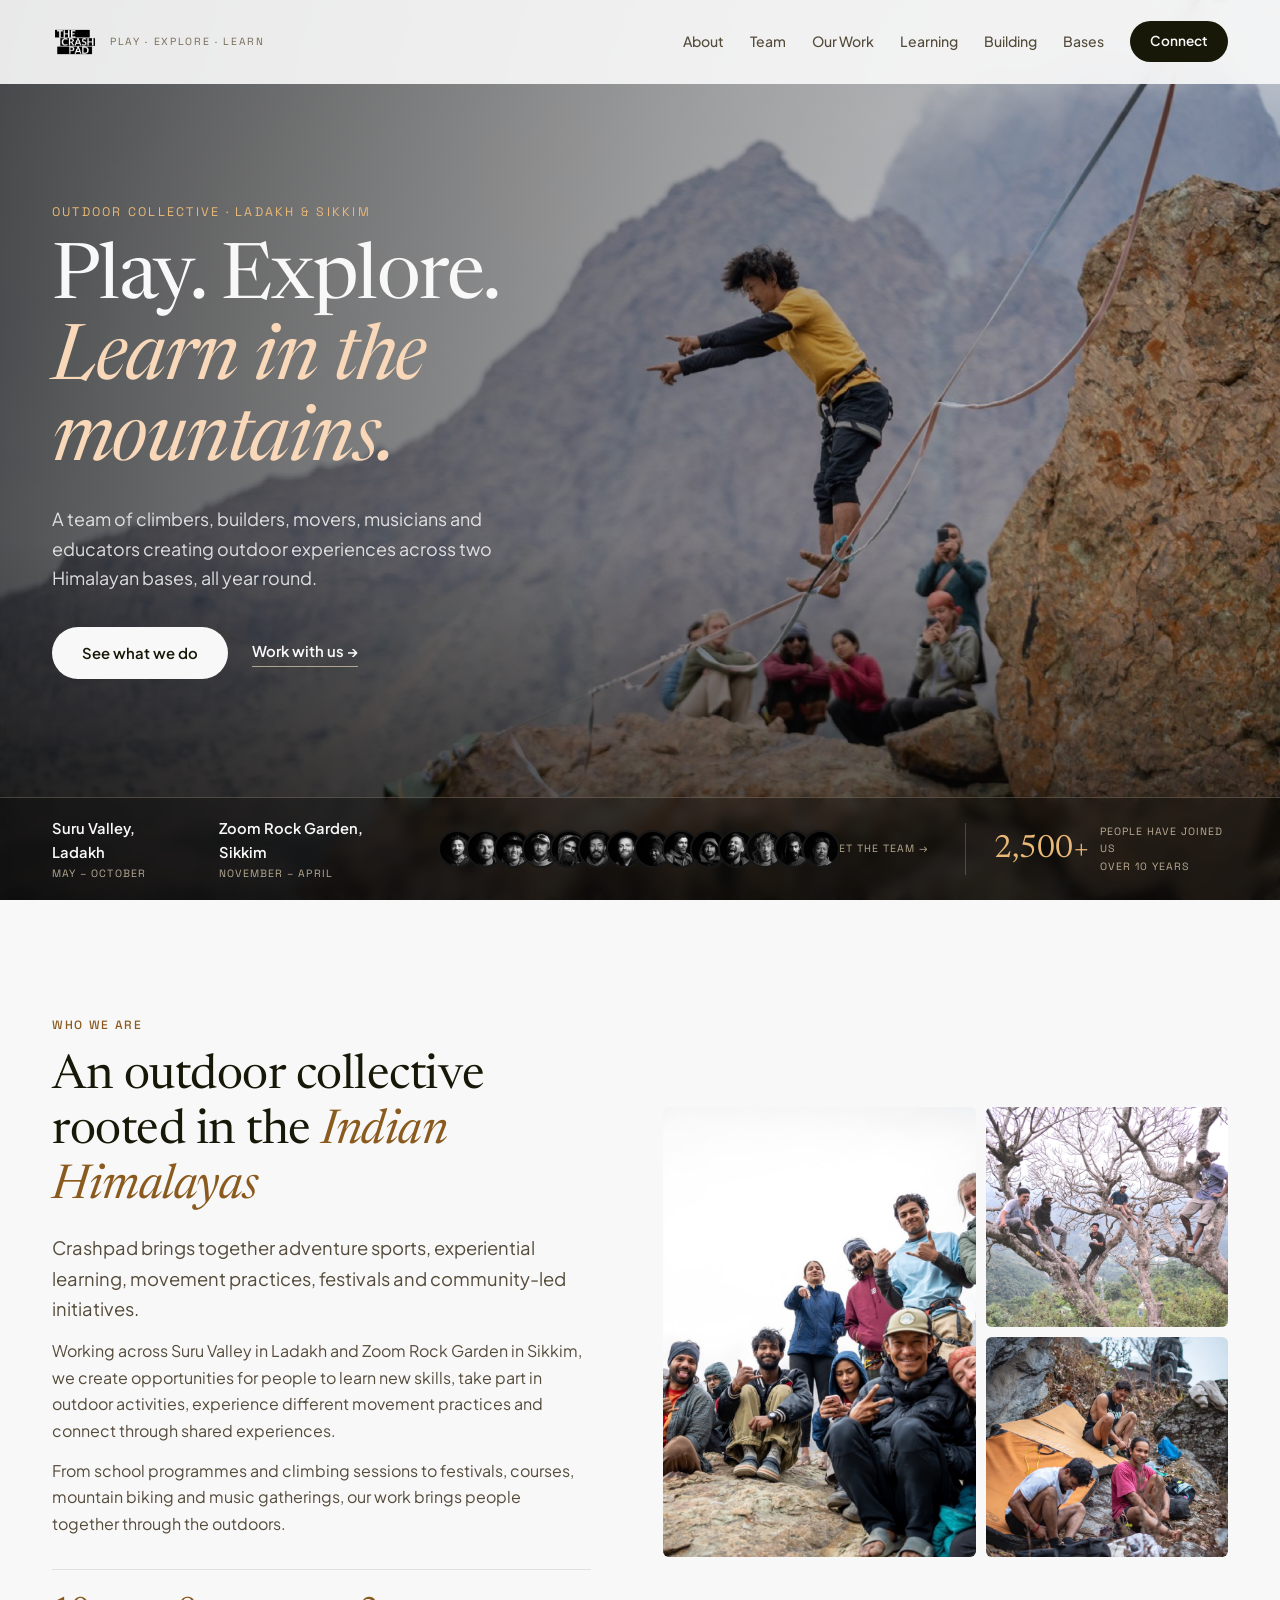
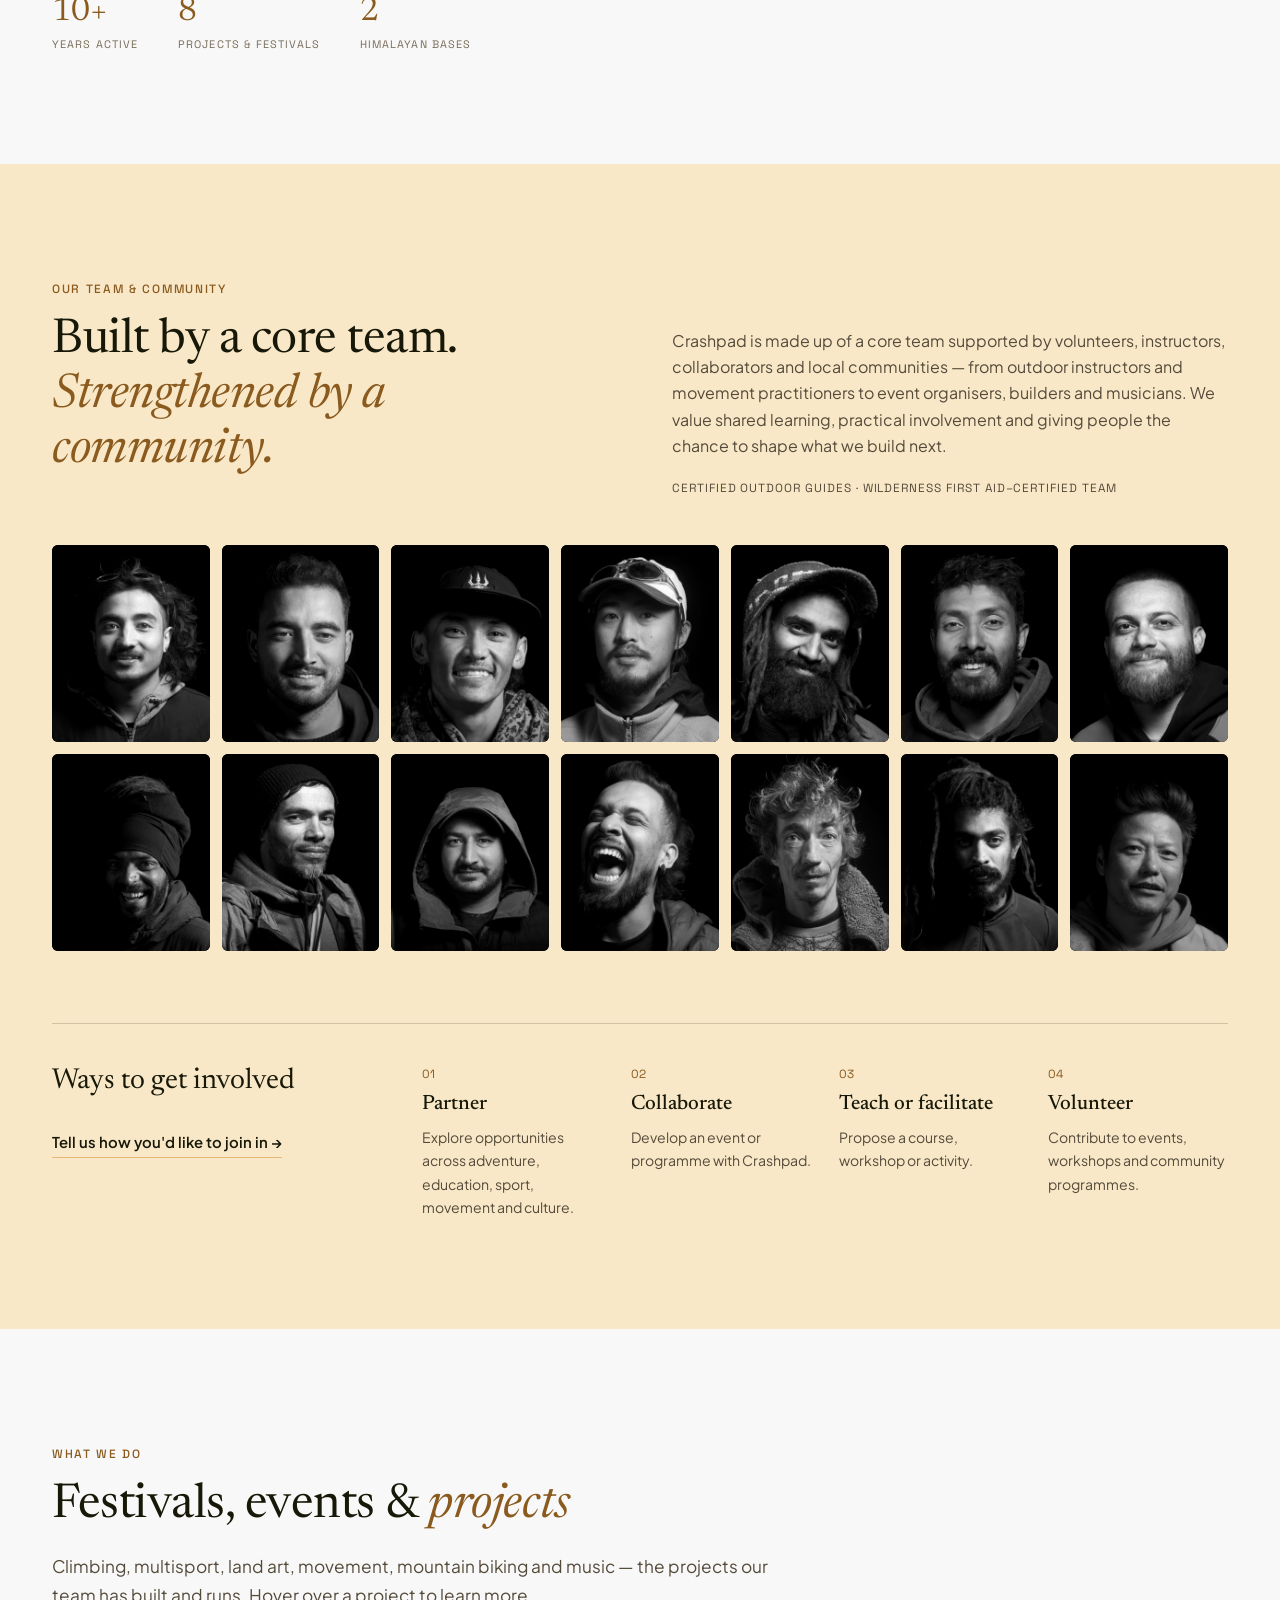
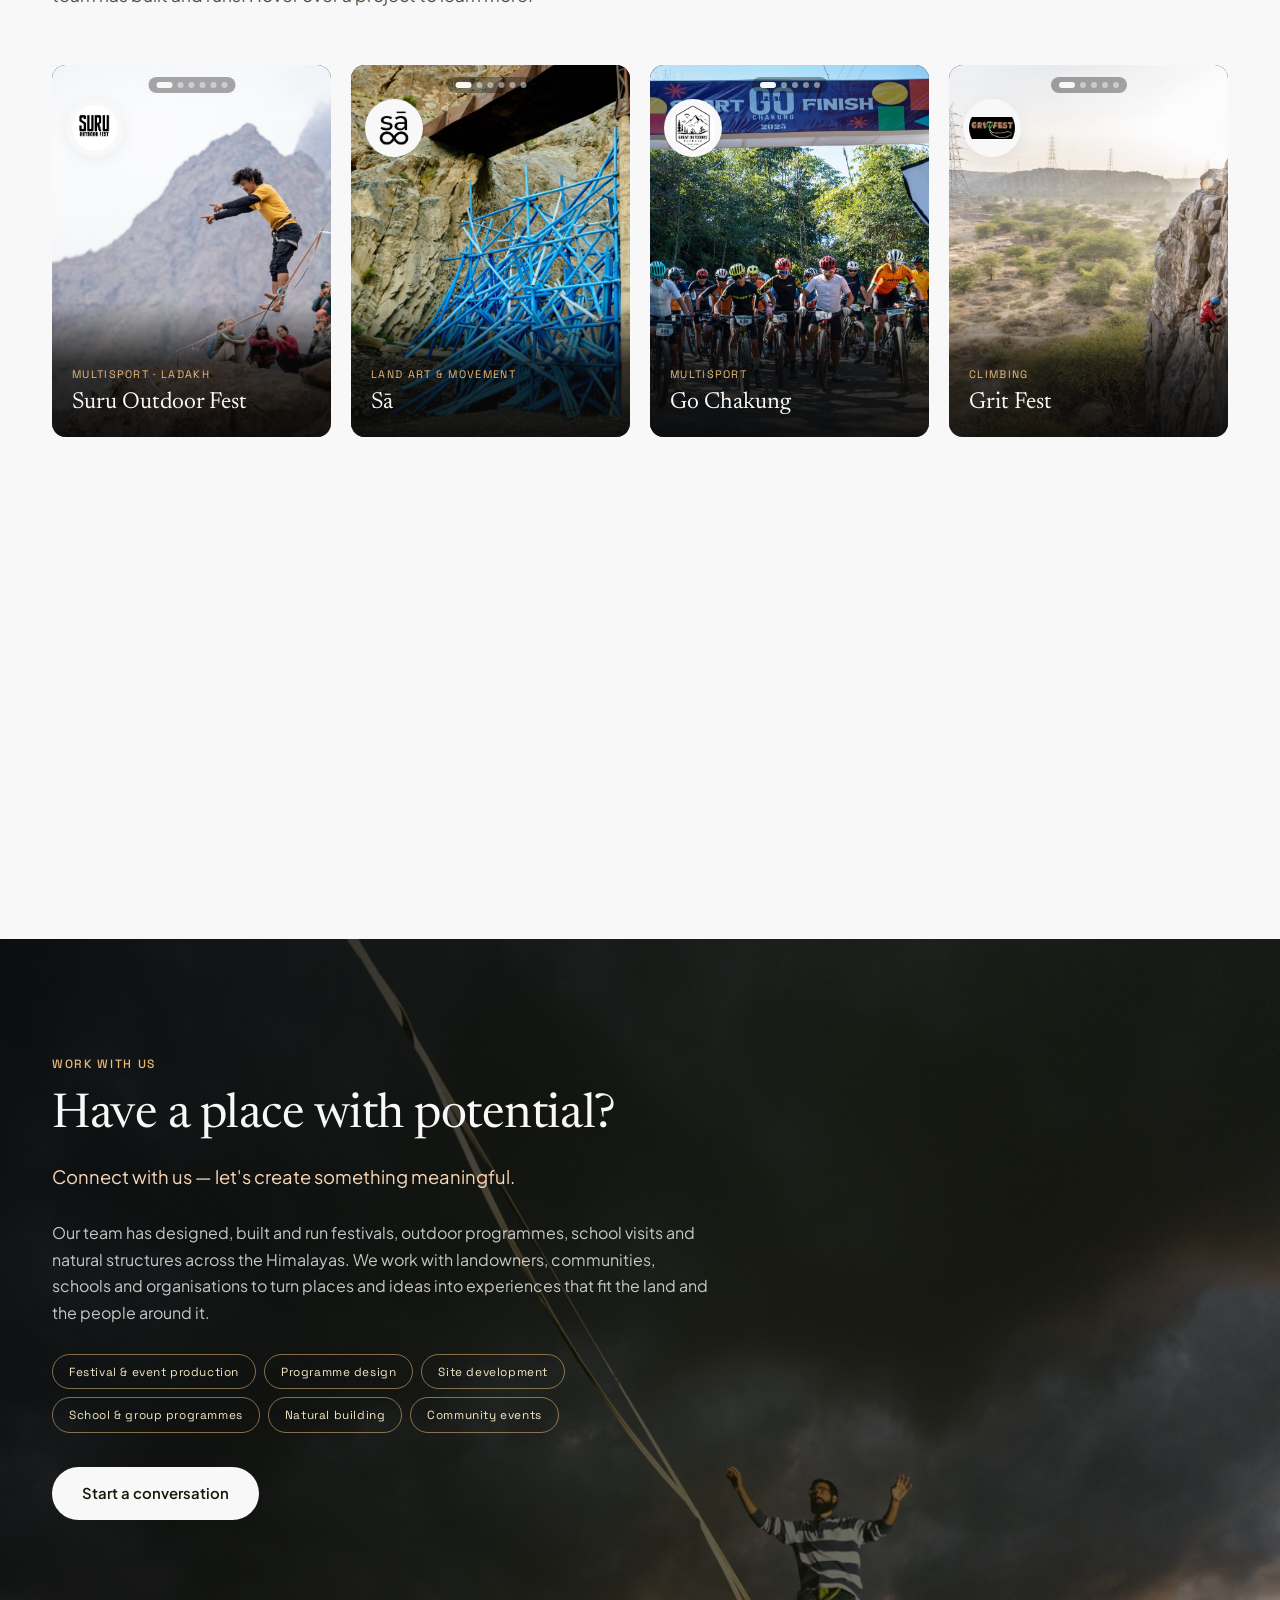
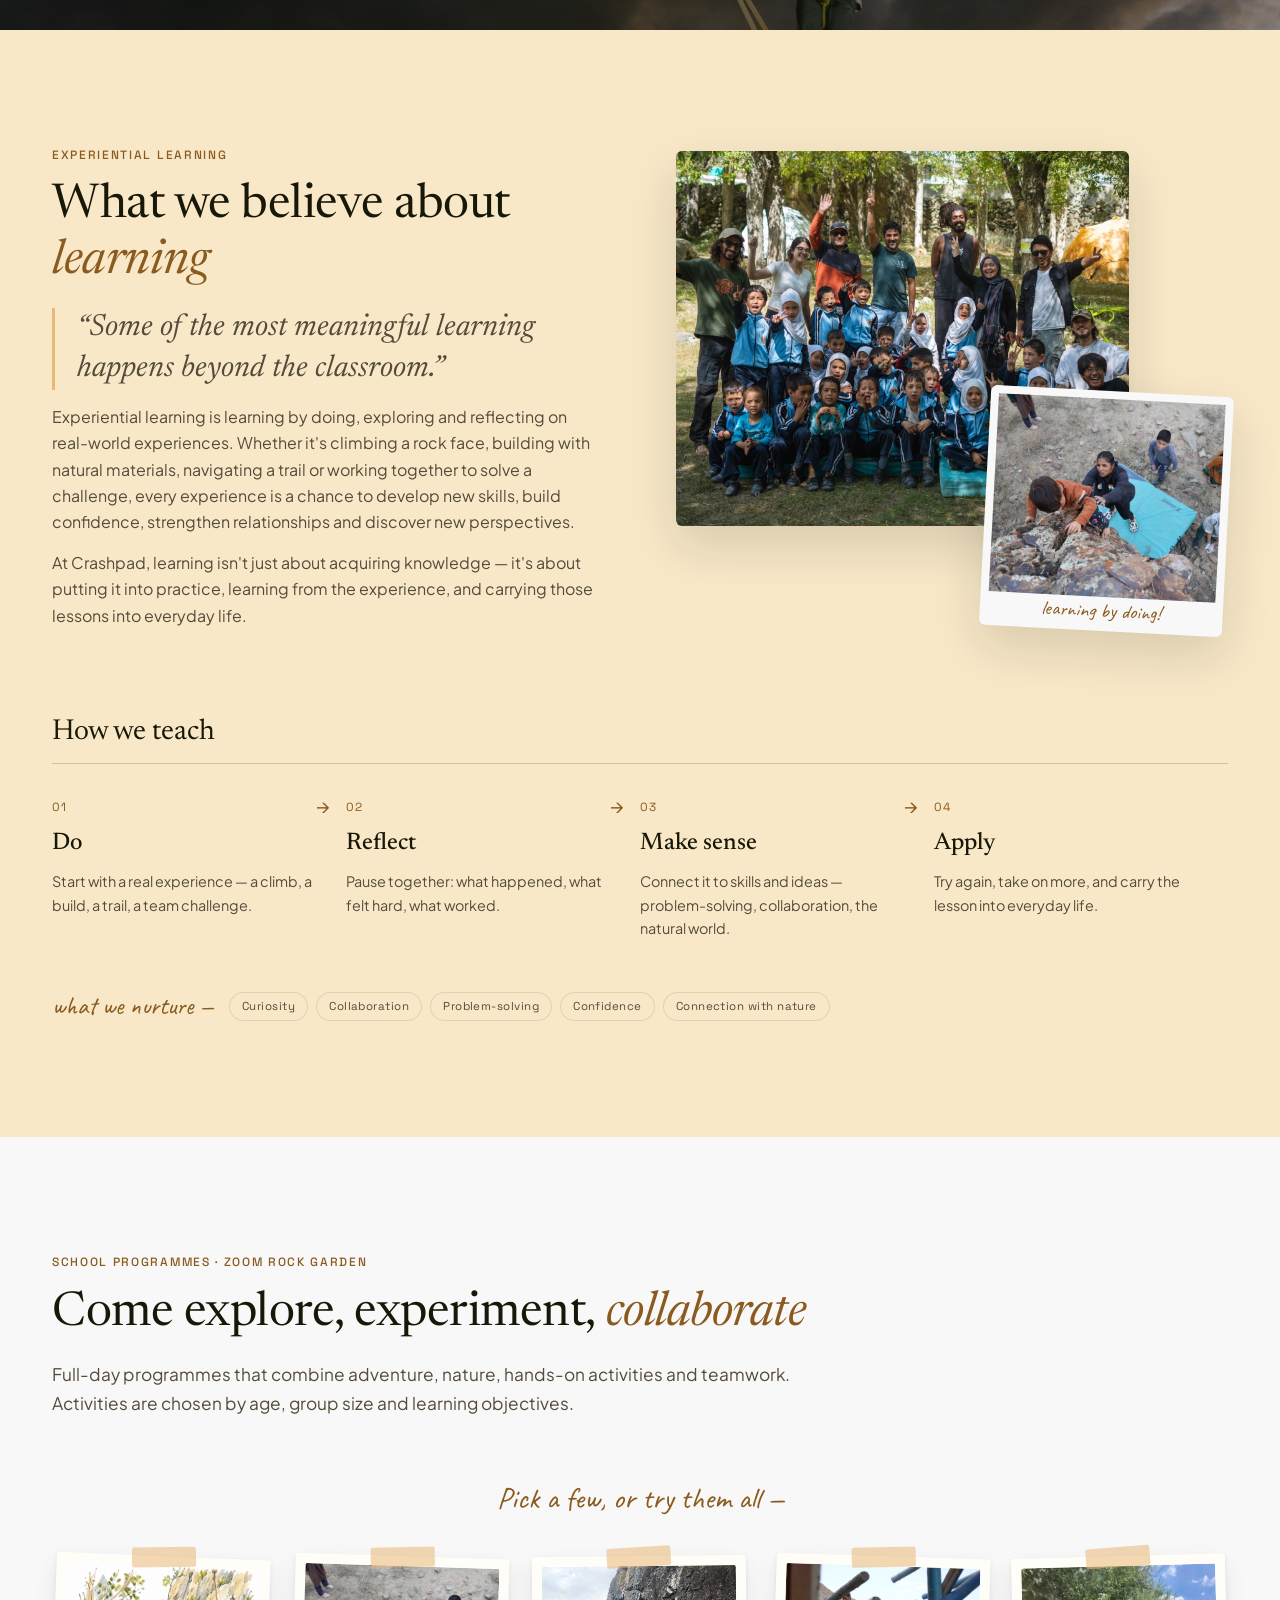
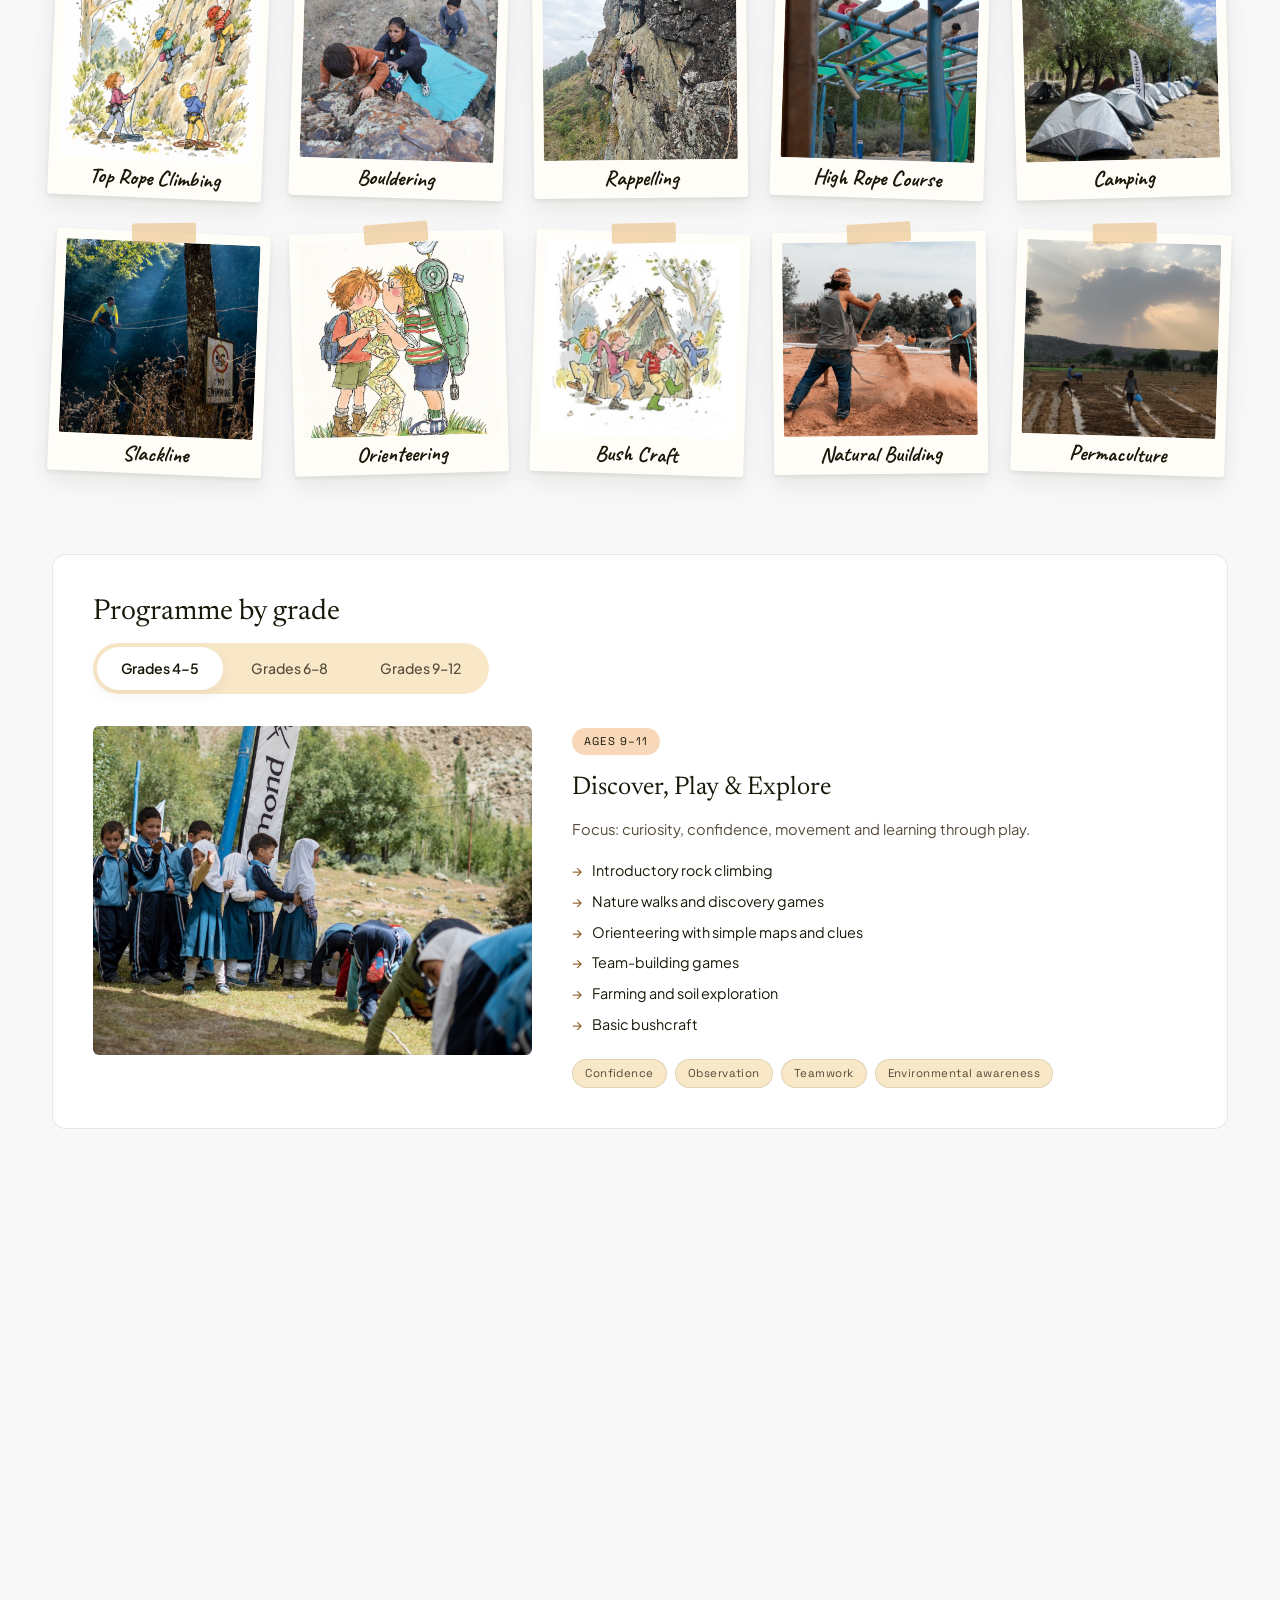
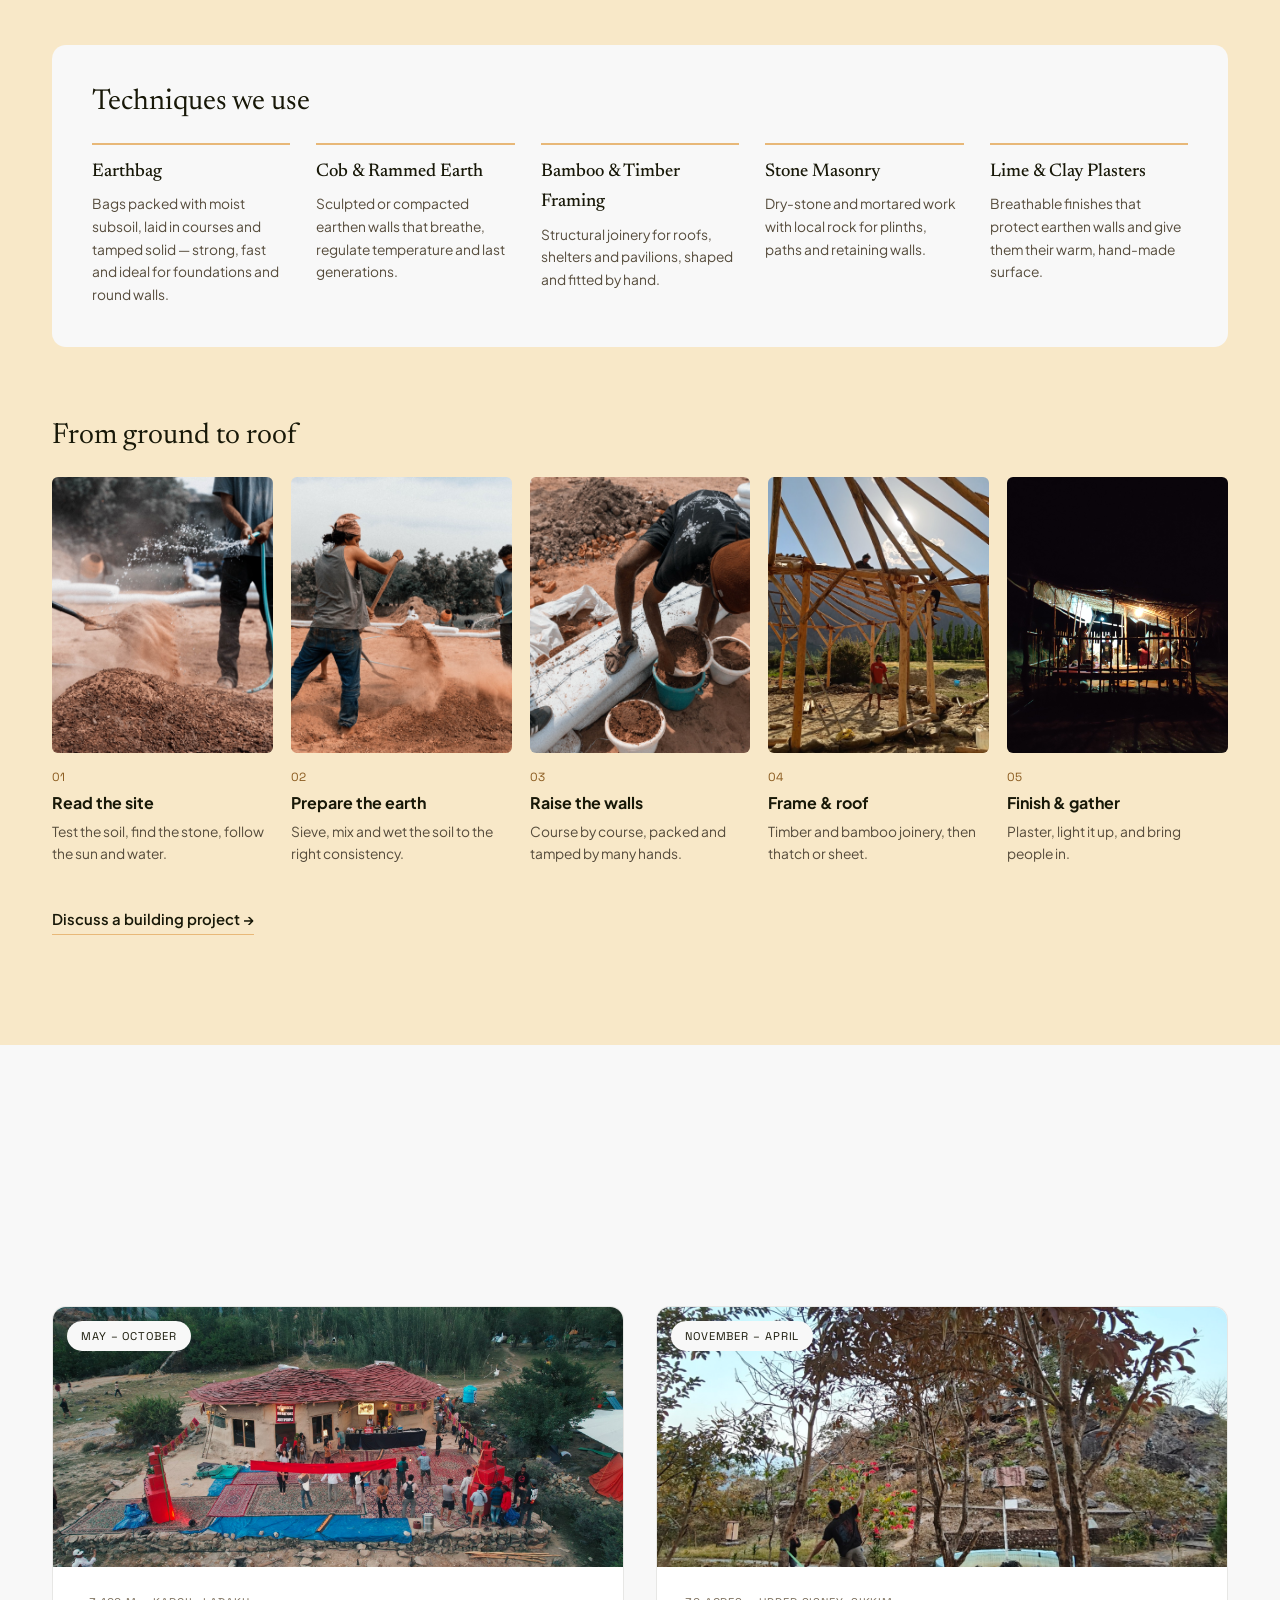
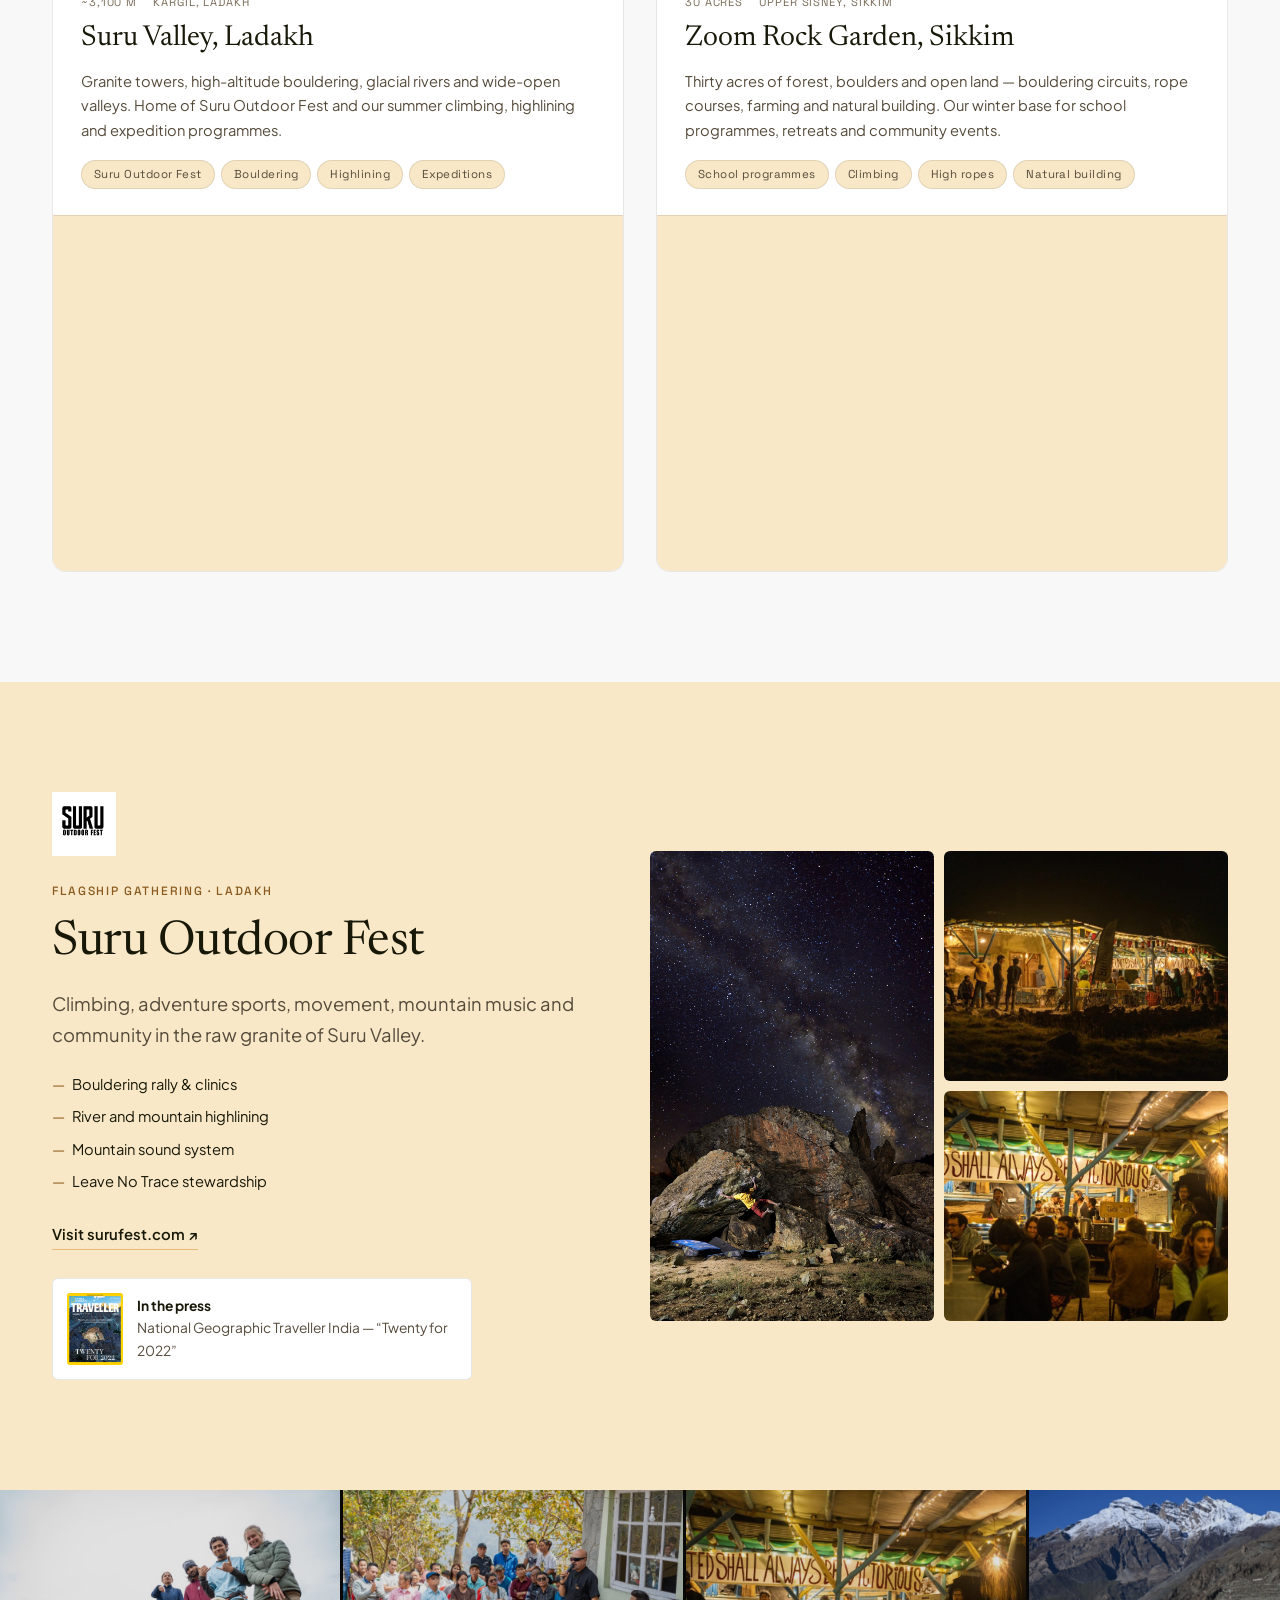
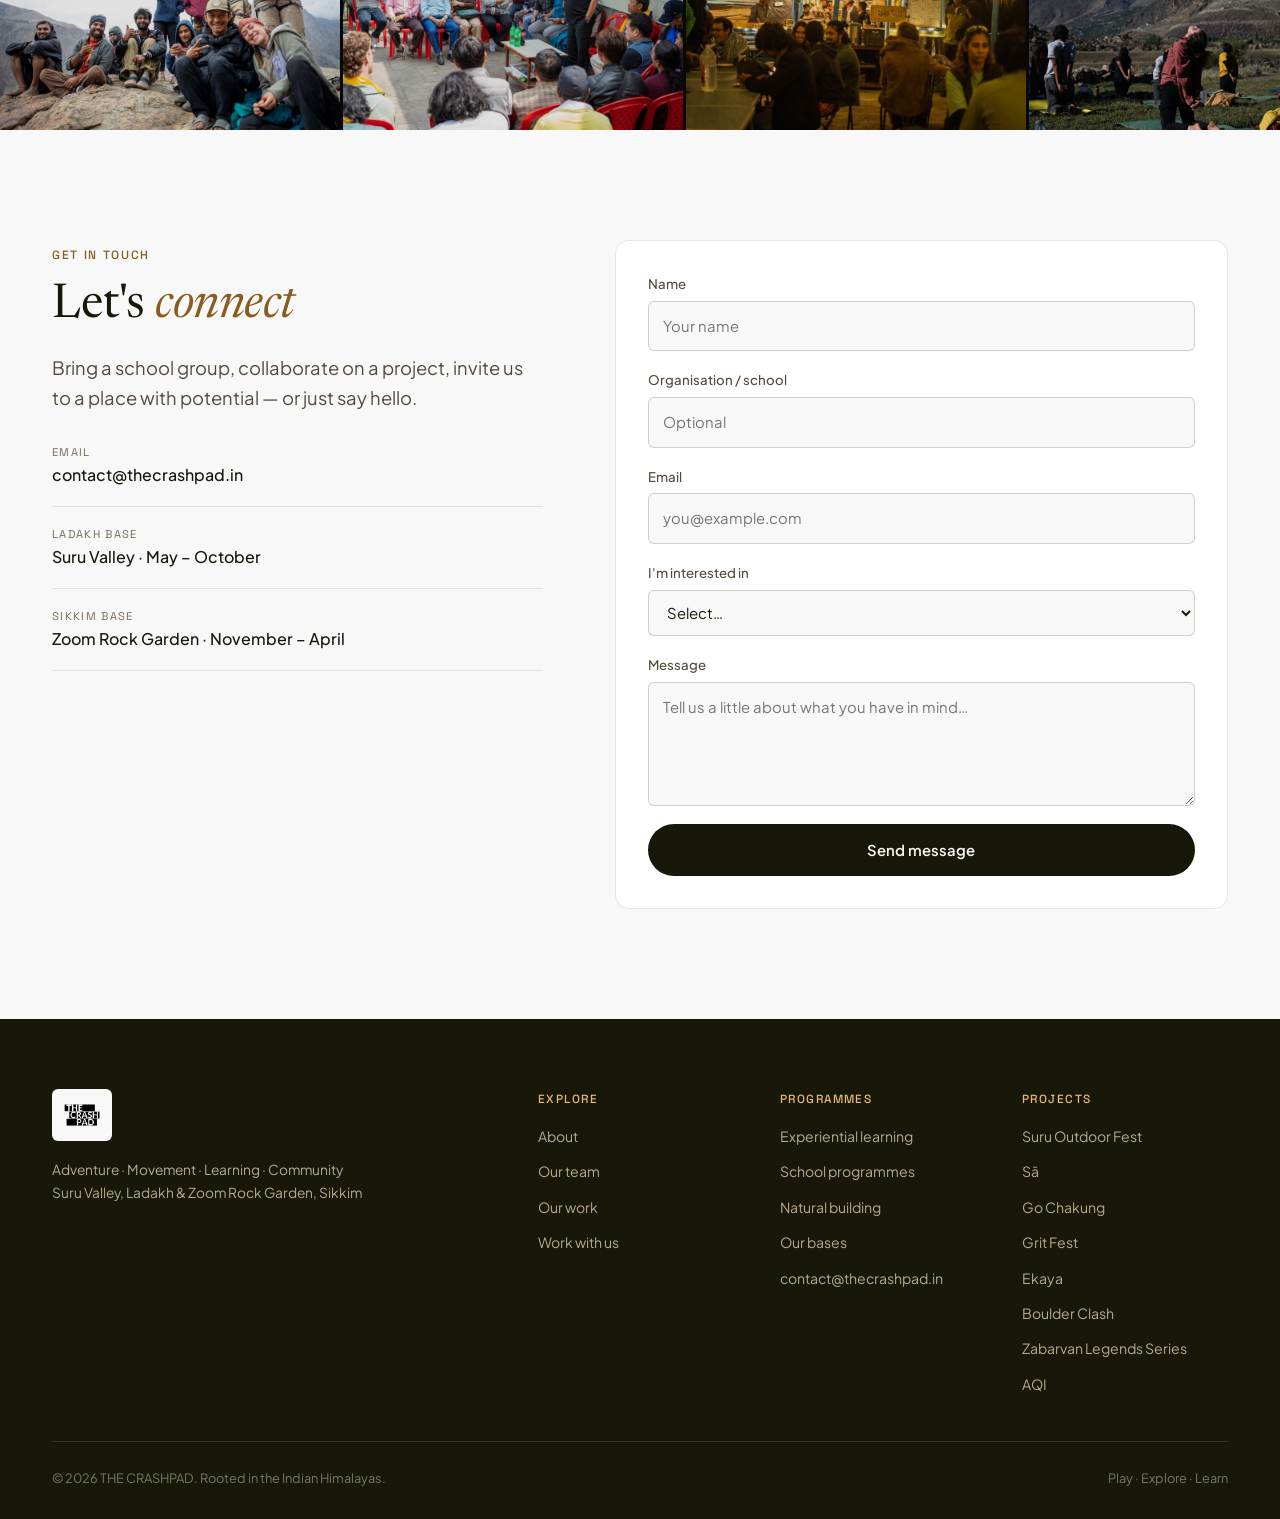
==== index.html @ d8defee2 "Crashpad website: Savanna Earth redesign with project carousels, team, experiential learning and map" ====
<!DOCTYPE html>
<html lang="en">
<head>
  <meta charset="UTF-8">
  <meta name="viewport" content="width=device-width, initial-scale=1.0">
  <title>THE CRASHPAD — Adventure · Movement · Learning · Community</title>
  <meta name="description" content="An outdoor collective bringing together adventure sports, experiential learning, movement, festivals and community across Suru Valley, Ladakh and Zoom Rock Garden, Sikkim.">
  <meta property="og:type" content="website">
  <meta property="og:title" content="THE CRASHPAD — Play. Explore. Learn.">
  <meta property="og:description" content="Adventure · Movement · Learning · Community across Suru Valley, Ladakh and Zoom Rock Garden, Sikkim.">
  <meta property="og:image" content="assets/img/Suru_images/gallery-07.jpg">
  <meta name="theme-color" content="#F8F8F8">
  <link rel="icon" type="image/png" href="assets/img/Logo_images/crashpadlogo.png">
  <link rel="stylesheet" href="assets/css/style.css?v=8">
</head>
<body>

  <div class="page-loader" id="page-loader"><img src="assets/img/Logo_images/crashpadlogo.png" alt="The Crashpad"></div>

  <!-- HEADER -->
  <header class="site-header" id="main-header">
    <div class="container header-container">
      <a href="#home" class="site-brand" aria-label="The Crashpad — home">
        <img src="assets/img/Logo_images/crashpadlogo.png" alt="The Crashpad" width="92" height="46">
        <span class="brand-sub">Play · Explore · Learn</span>
      </a>
      <nav class="main-nav" aria-label="Primary">
        <a href="#about" class="nav-link">About</a>
        <a href="#team" class="nav-link">Team</a>
        <a href="#projects" class="nav-link">Our Work</a>
        <a href="#learning" class="nav-link">Learning</a>
        <a href="#natural-building" class="nav-link">Building</a>
        <a href="#locations" class="nav-link">Bases</a>
        <a href="#contact" class="nav-cta">Connect</a>
      </nav>
      <button type="button" class="mobile-nav-toggle" id="mobile-toggle" aria-label="Open menu" aria-controls="mobile-drawer" aria-expanded="false">
        <span></span><span></span><span></span>
      </button>
    </div>
  </header>

  <div class="drawer-overlay" id="drawer-overlay"></div>
  <aside class="mobile-drawer" id="mobile-drawer" aria-label="Menu" inert>
    <div>
      <div class="drawer-header">
        <img src="assets/img/Logo_images/crashpadlogo.png" alt="The Crashpad" loading="lazy">
        <button type="button" class="drawer-close" id="drawer-close-btn" aria-label="Close menu">&times;</button>
      </div>
      <nav class="drawer-links">
        <a href="#home" class="mobile-link">Home</a>
        <a href="#about" class="mobile-link">About</a>
        <a href="#team" class="mobile-link">Team</a>
        <a href="#projects" class="mobile-link">Our Work</a>
        <a href="#learning" class="mobile-link">Experiential Learning</a>
        <a href="#natural-building" class="mobile-link">Natural Building</a>
        <a href="#locations" class="mobile-link">Bases</a>
        <a href="#contact" class="mobile-link">Connect</a>
      </nav>
    </div>
    <p class="drawer-footer">Suru Valley, Ladakh · May–Oct<br>Zoom Rock Garden, Sikkim · Nov–Apr</p>
  </aside>

  <main>
  <!-- HERO -->
  <section class="hero-section" id="home">
    <div class="hero-media"><img src="assets/img/Suru_images/gallery-07.jpg" alt="Highlining above friends in Suru Valley, Ladakh" fetchpriority="high"></div>
    <div class="container hero-content">
      <div class="hero-text">
        <span class="hero-eyebrow">Outdoor collective · Ladakh &amp; Sikkim</span>
        <h1>Play. Explore.<br><em>Learn in the mountains.</em></h1>
        <p class="hero-desc">A team of climbers, builders, movers, musicians and educators creating outdoor experiences across two Himalayan bases, all year round.</p>
        <div class="hero-cta-row">
          <a href="#projects" class="btn btn-light">See what we do</a>
          <a href="#contact" class="text-link on-dark">Work with us &rarr;</a>
        </div>
      </div>
    </div>
    <div class="hero-bottom">
      <div class="container hero-bottom-inner">
        <div class="hero-base"><strong>Suru Valley, Ladakh</strong><span>May – October</span></div>
        <div class="hero-base"><strong>Zoom Rock Garden, Sikkim</strong><span>November – April</span></div>
        <a href="#team" class="hero-team" aria-label="Meet the team">
          <span class="hero-team-faces"><img src="assets/img/TeamProfile_images/face/img-23-image-7c398e00d2.jpg" alt=""><img src="assets/img/TeamProfile_images/face/dsc-7370.jpg" alt=""><img src="assets/img/TeamProfile_images/face/img-29-image-72cb132ef6.jpg" alt=""><img src="assets/img/TeamProfile_images/face/dsc-7381.jpg" alt=""><img src="assets/img/TeamProfile_images/face/img-24-image-2dadea61bb.jpg" alt=""><img src="assets/img/TeamProfile_images/face/dsc-7387.jpg" alt=""><img src="assets/img/TeamProfile_images/face/img-25-image-crop-0dda9.jpg" alt=""><img src="assets/img/TeamProfile_images/face/dsc-7521.jpg" alt=""><img src="assets/img/TeamProfile_images/face/img-26-image-crop-c9ae7.jpg" alt=""><img src="assets/img/TeamProfile_images/face/dsc-7857.jpg" alt=""><img src="assets/img/TeamProfile_images/face/img-27-image-crop-ba6c9.jpg" alt=""><img src="assets/img/TeamProfile_images/face/dsc-8282.jpg" alt=""><img src="assets/img/TeamProfile_images/face/img-28-image-84ffba8e6e.jpg" alt=""><img src="assets/img/TeamProfile_images/face/img-30-image-crop-dc4eb.jpg" alt=""></span>
          <span class="hero-team-label">Meet the team &rarr;</span>
        </a>
        <!-- Participant counter: replace with verified totals (Suru Outdoor Fest + Zoom, last 10 years) -->
        <div class="hero-counter">
          <span class="counter-num">2,500+</span>
          <span class="counter-label">people have joined us<br>over 10 years</span>
        </div>
      </div>
    </div>
  </section>

  <!-- ABOUT -->
  <section id="about">
    <div class="container about-layout">
      <div class="about-text reveal">
        <span class="eyebrow">Who we are</span>
        <h2>An outdoor collective rooted in the <em>Indian Himalayas</em></h2>
        <p class="lead">Crashpad brings together adventure sports, experiential learning, movement practices, festivals and community-led initiatives.</p>
        <p>Working across Suru Valley in Ladakh and Zoom Rock Garden in Sikkim, we create opportunities for people to learn new skills, take part in outdoor activities, experience different movement practices and connect through shared experiences.</p>
        <p>From school programmes and climbing sessions to festivals, courses, mountain biking and music gatherings, our work brings people together through the outdoors.</p>
        <div class="about-values">
          <div><span class="value-num">10+</span><span class="value-label">Years active</span></div>
          <div><span class="value-num">8</span><span class="value-label">Projects &amp; festivals</span></div>
          <div><span class="value-num">2</span><span class="value-label">Himalayan bases</span></div>
        </div>
      </div>
      <div class="about-mosaic reveal">
        <figure><img src="assets/img/Suru_images/surufest.jpg" alt="Friends on the rocks at Suru" loading="lazy" data-zoom></figure>
        <figure><img src="assets/img/community/img-1022.jpg" alt="Climbing a tree together" loading="lazy" data-zoom></figure>
        <figure><img src="assets/img/BoulderClash_images/dsc08351-1-ukfsfkhj.jpg" alt="Climbers resting on crash pads" loading="lazy" data-zoom></figure>
      </div>
    </div>
  </section>

  <!-- TEAM -->
  <section class="section-cream" id="team">
    <div class="container">
      <div class="team-header reveal">
        <div>
          <span class="eyebrow">Our team &amp; community</span>
          <h2>Built by a core team. <em>Strengthened by a community.</em></h2>
        </div>
        <div>
          <p>Crashpad is made up of a core team supported by volunteers, instructors, collaborators and local communities — from outdoor instructors and movement practitioners to event organisers, builders and musicians. We value shared learning, practical involvement and giving people the chance to shape what we build next.</p>
          <p class="team-credential">Certified outdoor guides · Wilderness First Aid–certified team</p>
        </div>
      </div>
      <!-- To add names/roles, put <figcaption>Name<span>Role</span></figcaption> inside each figure. -->
      <div class="team-grid reveal">
          <figure class="portrait"><img src="assets/img/TeamProfile_images/sm/img-23-image-7c398e00d2.jpg" alt="Crashpad team member" loading="lazy"></figure>
          <figure class="portrait"><img src="assets/img/TeamProfile_images/sm/dsc-7370.jpg" alt="Crashpad team member" loading="lazy"></figure>
          <figure class="portrait"><img src="assets/img/TeamProfile_images/sm/img-29-image-72cb132ef6.jpg" alt="Crashpad team member" loading="lazy"></figure>
          <figure class="portrait"><img src="assets/img/TeamProfile_images/sm/dsc-7381.jpg" alt="Crashpad team member" loading="lazy"></figure>
          <figure class="portrait"><img src="assets/img/TeamProfile_images/sm/img-24-image-2dadea61bb.jpg" alt="Crashpad team member" loading="lazy"></figure>
          <figure class="portrait"><img src="assets/img/TeamProfile_images/sm/dsc-7387.jpg" alt="Crashpad team member" loading="lazy"></figure>
          <figure class="portrait"><img src="assets/img/TeamProfile_images/sm/img-25-image-crop-0dda9.jpg" alt="Crashpad team member" loading="lazy"></figure>
          <figure class="portrait"><img src="assets/img/TeamProfile_images/sm/dsc-7521.jpg" alt="Crashpad team member" loading="lazy"></figure>
          <figure class="portrait"><img src="assets/img/TeamProfile_images/sm/img-26-image-crop-c9ae7.jpg" alt="Crashpad team member" loading="lazy"></figure>
          <figure class="portrait"><img src="assets/img/TeamProfile_images/sm/dsc-7857.jpg" alt="Crashpad team member" loading="lazy"></figure>
          <figure class="portrait"><img src="assets/img/TeamProfile_images/sm/img-27-image-crop-ba6c9.jpg" alt="Crashpad team member" loading="lazy"></figure>
          <figure class="portrait"><img src="assets/img/TeamProfile_images/sm/dsc-8282.jpg" alt="Crashpad team member" loading="lazy"></figure>
          <figure class="portrait"><img src="assets/img/TeamProfile_images/sm/img-28-image-84ffba8e6e.jpg" alt="Crashpad team member" loading="lazy"></figure>
          <figure class="portrait"><img src="assets/img/TeamProfile_images/sm/img-30-image-crop-dc4eb.jpg" alt="Crashpad team member" loading="lazy"></figure>
      </div>
      <div class="get-involved reveal">
        <div>
          <h3>Ways to get involved</h3>
          <a href="#contact" class="text-link">Tell us how you'd like to join in &rarr;</a>
        </div>
        <ol class="involve-list">
          <li><strong>Partner</strong><span>Explore opportunities across adventure, education, sport, movement and culture.</span></li>
          <li><strong>Collaborate</strong><span>Develop an event or programme with Crashpad.</span></li>
          <li><strong>Teach or facilitate</strong><span>Propose a course, workshop or activity.</span></li>
          <li><strong>Volunteer</strong><span>Contribute to events, workshops and community programmes.</span></li>
        </ol>
      </div>
    </div>
  </section>

  <!-- PROJECTS -->
  <section id="projects">
    <div class="container">
      <div class="section-header reveal">
        <span class="eyebrow">What we do</span>
        <h2>Festivals, events &amp; <em>projects</em></h2>
        <p class="subtitle">Climbing, multisport, land art, movement, mountain biking and music — the projects our team has built and runs. Hover over a project to learn more.</p>
      </div>
      <div class="projects-grid">
        <article class="project-card reveal" tabindex="0" aria-label="Suru Outdoor Fest">
          <div class="carousel" data-carousel>
            <div class="carousel-track">
              <img src="assets/img/Suru_images/gallery-07.jpg" alt="Highlining above the crowd at Suru" loading="lazy" data-zoom>
              <img src="assets/img/Suru_images/img-1346.jpg" alt="Bouldering under the Milky Way in Suru Valley" loading="lazy" data-zoom>
              <img src="assets/img/Suru_images/img-1911.jpg" alt="Climbing a granite wall in Suru Valley" loading="lazy" data-zoom>
              <img src="assets/img/Suru_images/img-0233.jpg" alt="The festival ground in Suru Valley" loading="lazy" data-zoom>
              <img src="assets/img/Suru_images/gallery-10.jpg" alt="Evening at the festival" loading="lazy" data-zoom>
              <img src="assets/img/Suru_images/surufest.jpg" alt="Festival friends on the rocks" loading="lazy" data-zoom>
            </div>
            <button type="button" class="car-btn prev" aria-label="Previous photo">&#8249;</button>
            <button type="button" class="car-btn next" aria-label="Next photo">&#8250;</button>
            <div class="car-dots" aria-hidden="true"></div>
          </div>
          <img src="assets/img/Logo_images/suruoutdoorfestlogo.png" alt="Suru Outdoor Fest logo" class="project-logo" loading="lazy">
          <div class="project-info">
            <p class="project-type">Multisport · Ladakh</p>
            <h3>Suru Outdoor Fest</h3>
            <div class="project-more"><div>
              <p class="project-about">Our flagship gathering in Suru Valley — bouldering, highlining, climbing clinics, mountain music and Ladakhi hospitality among high-altitude granite.</p>
              <a class="project-link" href="https://www.surufest.com/" target="_blank" rel="noopener">Visit website &#8599;</a>
            </div></div>
          </div>
        </article>
        <article class="project-card reveal" tabindex="0" aria-label="Sā">
          <div class="carousel" data-carousel>
            <div class="carousel-track">
              <img src="assets/img/Sa_images/dscf7225.jpg" alt="Blue bamboo installation on a cliff" loading="lazy" data-zoom>
              <img src="assets/img/Sa_images/dscf6856.jpg" alt="Colourful installation on a village wall" loading="lazy" data-zoom>
              <img src="assets/img/Sa_images/gallery-02.jpg" alt="Installation beside the river" loading="lazy" data-zoom>
              <img src="assets/img/Sa_images/dscf7247.jpg" alt="Land art among red rock" loading="lazy" data-zoom>
              <img src="assets/img/Sa_images/img-1876.jpg" alt="Installation under a bridge" loading="lazy" data-zoom>
              <img src="assets/img/Sa_images/dscf7130.jpg" alt="Painted rooftop seen from above" loading="lazy" data-zoom>
            </div>
            <button type="button" class="car-btn prev" aria-label="Previous photo">&#8249;</button>
            <button type="button" class="car-btn next" aria-label="Next photo">&#8250;</button>
            <div class="car-dots" aria-hidden="true"></div>
          </div>
          <img src="assets/img/Logo_images/salogo.png" alt="Sā logo" class="project-logo" loading="lazy">
          <div class="project-info">
            <p class="project-type">Land Art & Movement</p>
            <h3>Sā</h3>
            <div class="project-more"><div>
              <p class="project-about">Land art and movement in the Himalayan landscape — installations set into cliffs, villages and riverbeds, exploring how art, body and place meet.</p>
              <a class="project-link" href="https://www.sabiennale.com/" target="_blank" rel="noopener">Visit website &#8599;</a>
            </div></div>
          </div>
        </article>
        <article class="project-card reveal" tabindex="0" aria-label="Go Chakung">
          <div class="carousel" data-carousel>
            <div class="carousel-track">
              <img src="assets/img/GoChakung_images/img-1041.jpg" alt="Mountain bike race start" loading="lazy" data-zoom>
              <img src="assets/img/GoChakung_images/img-1043.jpg" alt="Paragliding over the valley" loading="lazy" data-zoom>
              <img src="assets/img/GoChakung_images/img-1056.jpg" alt="Trail runners in the forest" loading="lazy" data-zoom>
              <img src="assets/img/GoChakung_images/img-1067.jpg" alt="Slacklining between forest trees" loading="lazy" data-zoom>
              <img src="assets/img/GoChakung_images/img-1064.jpg" alt="Camp at dusk" loading="lazy" data-zoom>
            </div>
            <button type="button" class="car-btn prev" aria-label="Previous photo">&#8249;</button>
            <button type="button" class="car-btn next" aria-label="Next photo">&#8250;</button>
            <div class="car-dots" aria-hidden="true"></div>
          </div>
          <img src="assets/img/Logo_images/gochakunglogo.png" alt="Go Chakung logo" class="project-logo" loading="lazy">
          <div class="project-info">
            <p class="project-type">Multisport</p>
            <h3>Go Chakung</h3>
            <div class="project-more"><div>
              <p class="project-about">Great Outdoors Chakung — mountain biking, trail running, paragliding and slacklining, with camps under the Himalayan sky.</p>
              <a class="project-link" href="https://www.instagram.com/go_chakung/" target="_blank" rel="noopener">Follow on Instagram &#8599;</a>
            </div></div>
          </div>
        </article>
        <article class="project-card reveal" tabindex="0" aria-label="Grit Fest">
          <div class="carousel" data-carousel>
            <div class="carousel-track">
              <img src="assets/img/GritFest_images/whatsapp-image-2026-10-11-at-17-10-53-3.jpg" alt="Climber on the crag above the plains" loading="lazy" data-zoom>
              <img src="assets/img/GritFest_images/gopr0946.jpg" alt="Climbing a roof at Grit Fest" loading="lazy" data-zoom>
              <img src="assets/img/GritFest_images/dsc09251.jpg" alt="Highline against the moon" loading="lazy" data-zoom>
              <img src="assets/img/GritFest_images/dsc08955.jpg" alt="Festival ground at Grit Fest" loading="lazy" data-zoom>
              <img src="assets/img/GritFest_images/dsc09700.jpg" alt="Grit Fest participants" loading="lazy" data-zoom>
            </div>
            <button type="button" class="car-btn prev" aria-label="Previous photo">&#8249;</button>
            <button type="button" class="car-btn next" aria-label="Next photo">&#8250;</button>
            <div class="car-dots" aria-hidden="true"></div>
          </div>
          <img src="assets/img/Logo_images/greenfestlogo.png" alt="Grit Fest logo" class="project-logo" loading="lazy">
          <div class="project-info">
            <p class="project-type">Climbing</p>
            <h3>Grit Fest</h3>
            <div class="project-more"><div>
              <p class="project-about">A climbing festival on the rock of Dhauj — routes, bouldering, clinics and a community that turns up for each other.</p>
              <a class="project-link" href="https://www.instagram.com/gritfest_dhauj/" target="_blank" rel="noopener">Follow on Instagram &#8599;</a>
            </div></div>
          </div>
        </article>
        <article class="project-card reveal" tabindex="0" aria-label="Ekaya">
          <div class="carousel" data-carousel>
            <div class="carousel-track">
              <img src="assets/img/Ekaya_images/img-17-image-crop-32a7a.jpg" alt="Movement practice in a mountain meadow" loading="lazy" data-zoom>
              <img src="assets/img/Ekaya_images/img-0983.jpg" alt="Group session below snow peaks" loading="lazy" data-zoom>
              <img src="assets/img/Ekaya_images/img-1196.jpg" alt="Capoeira" loading="lazy" data-zoom>
              <img src="assets/img/Ekaya_images/img-1764.jpg" alt="Fire staff at night" loading="lazy" data-zoom>
              <img src="assets/img/Ekaya_images/img-1908.jpg" alt="Light trails of fire poi" loading="lazy" data-zoom>
            </div>
            <button type="button" class="car-btn prev" aria-label="Previous photo">&#8249;</button>
            <button type="button" class="car-btn next" aria-label="Next photo">&#8250;</button>
            <div class="car-dots" aria-hidden="true"></div>
          </div>
          <img src="assets/img/Logo_images/ekayalogo.png" alt="Ekaya logo" class="project-logo" loading="lazy">
          <div class="project-info">
            <p class="project-type">Movement & Wellness</p>
            <h3>Ekaya</h3>
            <div class="project-more"><div>
              <p class="project-about">Movement and wellness gatherings from the Sikkim collective — Capoeira, flow arts, fire play and mindful practice in natural settings.</p>
              <a class="project-link" href="https://www.ekayawellness.com/" target="_blank" rel="noopener">Visit website &#8599;</a>
            </div></div>
          </div>
        </article>
        <article class="project-card reveal" tabindex="0" aria-label="Boulder Clash">
          <div class="carousel" data-carousel>
            <div class="carousel-track">
              <img src="assets/img/BoulderClash_images/dsc09075-1-z3adq7xi.jpg" alt="Climber on an overhanging boulder" loading="lazy" data-zoom>
              <img src="assets/img/BoulderClash_images/dsc08478-1-o2fbkhau.jpg" alt="Topping out a boulder" loading="lazy" data-zoom>
              <img src="assets/img/BoulderClash_images/1-2-0eh4b1rk.jpg" alt="Night bouldering by headlamp" loading="lazy" data-zoom>
              <img src="assets/img/BoulderClash_images/dsc08351-1-ukfsfkhj.jpg" alt="Climbers resting on crash pads" loading="lazy" data-zoom>
              <img src="assets/img/BoulderClash_images/dsc08562-1-ltdgyevq.jpg" alt="The Boulder Clash crowd" loading="lazy" data-zoom>
              <img src="assets/img/BoulderClash_images/dsc09259-1-rjvrnuan.jpg" alt="Two climbers at the Boulder Clash banner" loading="lazy" data-zoom>
            </div>
            <button type="button" class="car-btn prev" aria-label="Previous photo">&#8249;</button>
            <button type="button" class="car-btn next" aria-label="Next photo">&#8250;</button>
            <div class="car-dots" aria-hidden="true"></div>
          </div>
          <img src="assets/img/Logo_images/boulderclashlogo.png" alt="Boulder Clash logo" class="project-logo" loading="lazy">
          <div class="project-info">
            <p class="project-type">Bouldering</p>
            <h3>Boulder Clash</h3>
            <div class="project-more"><div>
              <p class="project-about">Bouldering events built around crash pads, chalk, night sessions and a crowd cheering every send.</p>
              <a class="project-link" href="https://www.instagram.com/boulder.clash/" target="_blank" rel="noopener">Follow on Instagram &#8599;</a>
            </div></div>
          </div>
        </article>
        <article class="project-card reveal" tabindex="0" aria-label="Zabarvan Legends Series">
          <div class="carousel" data-carousel>
            <div class="carousel-track">
              <img src="assets/img/ZaberonLegends_images/whatsapp-image-2026-10-11-at-17-10-53.jpg" alt="Downhill rider in the air" loading="lazy" data-zoom>
            </div>
            
          </div>
          <img src="assets/img/Logo_images/zabarvanlogo.png" alt="Zabarvan Legends Series logo" class="project-logo" loading="lazy">
          <div class="project-info">
            <p class="project-type">Downhill Mountain Biking</p>
            <h3>Zabarvan Legends Series</h3>
            <div class="project-more"><div>
              <p class="project-about">A downhill mountain-bike series that sends riders through steep, technical mountain terrain.</p>
              <a class="project-link" href="https://www.zabarvanx.com/" target="_blank" rel="noopener">Visit website &#8599;</a>
            </div></div>
          </div>
        </article>
        <article class="project-card reveal" tabindex="0" aria-label="AQI">
          <div class="carousel" data-carousel>
            <div class="carousel-track">
              <img src="assets/img/AQI_images/img-0254.jpg" alt="DJ at the decks" loading="lazy" data-zoom>
              <img src="assets/img/AQI_images/img-0262.jpg" alt="Sound system set-up" loading="lazy" data-zoom>
              <img src="assets/img/AQI_images/whatsapp-image-2026-10-11-at-17-10-53-2.jpg" alt="Crowd by the river" loading="lazy" data-zoom>
            </div>
            <button type="button" class="car-btn prev" aria-label="Previous photo">&#8249;</button>
            <button type="button" class="car-btn next" aria-label="Next photo">&#8250;</button>
            <div class="car-dots" aria-hidden="true"></div>
          </div>
          <img src="assets/img/Logo_images/aqilogo.png" alt="AQI logo" class="project-logo" loading="lazy">
          <div class="project-info">
            <p class="project-type">Music</p>
            <h3>AQI</h3>
            <div class="project-more"><div>
              <p class="project-about">Sound-system sessions and music gatherings — the DJs and evenings that bring every event together.</p>
              <a class="project-link" href="https://www.instagram.com/aqi.family/" target="_blank" rel="noopener">Follow on Instagram &#8599;</a>
            </div></div>
          </div>
        </article>
      </div>
    </div>
  </section>

  <!-- CONSULTING -->
  <section class="consulting-section" id="consulting">
    <div class="consulting-bg"><img src="assets/img/Suru_images/img-1336.jpg" alt="" loading="lazy"></div>
    <div class="container">
      <div class="consulting-content reveal">
        <span class="eyebrow on-dark">Work with us</span>
        <h2>Have a place with potential?</h2>
        <p class="lead">Connect with us — let's create something meaningful.</p>
        <p>Our team has designed, built and run festivals, outdoor programmes, school visits and natural structures across the Himalayas. We work with landowners, communities, schools and organisations to turn places and ideas into experiences that fit the land and the people around it.</p>
        <ul class="cap-list">
          <li>Festival &amp; event production</li><li>Programme design</li><li>Site development</li>
          <li>School &amp; group programmes</li><li>Natural building</li><li>Community events</li>
        </ul>
        <a href="#contact" class="btn btn-light">Start a conversation</a>
      </div>
    </div>
  </section>

  <!-- EXPERIENTIAL LEARNING -->
  <section class="section-cream" id="learning">
    <div class="container">
      <div class="learning-layout">
        <div class="learning-text reveal">
          <span class="eyebrow">Experiential learning</span>
          <h2>What we believe about <em>learning</em></h2>
          <p class="belief-quote">“Some of the most meaningful learning happens beyond the classroom.”</p>
          <p>Experiential learning is learning by doing, exploring and reflecting on real-world experiences. Whether it's climbing a rock face, building with natural materials, navigating a trail or working together to solve a challenge, every experience is a chance to develop new skills, build confidence, strengthen relationships and discover new perspectives.</p>
          <p>At Crashpad, learning isn't just about acquiring knowledge — it's about putting it into practice, learning from the experience, and carrying those lessons into everyday life.</p>
        </div>
        <div class="learning-photos reveal">
          <figure class="lp1"><img src="assets/img/Suru_images/img-10-image-crop-0ef8b.jpg" alt="Students and instructors after a day outdoors" loading="lazy" data-zoom></figure>
          <figure class="lp2"><img src="assets/img/NaturalBuilding_images/0y9a2156.jpg" alt="A young climber on her first boulder" loading="lazy" data-zoom><figcaption>learning by doing!</figcaption></figure>
        </div>
      </div>

      <h3 class="reveal">How we teach</h3>
      <ol class="learning-cycle reveal">
        <li><span class="cycle-num">01</span><strong>Do</strong><p>Start with a real experience — a climb, a build, a trail, a team challenge.</p></li>
        <li><span class="cycle-num">02</span><strong>Reflect</strong><p>Pause together: what happened, what felt hard, what worked.</p></li>
        <li><span class="cycle-num">03</span><strong>Make sense</strong><p>Connect it to skills and ideas — problem-solving, collaboration, the natural world.</p></li>
        <li><span class="cycle-num">04</span><strong>Apply</strong><p>Try again, take on more, and carry the lesson into everyday life.</p></li>
      </ol>
      <div class="learning-outcomes reveal">
        <span class="hand">what we nurture —</span>
        <span class="pill">Curiosity</span><span class="pill">Collaboration</span><span class="pill">Problem-solving</span>
        <span class="pill">Confidence</span><span class="pill">Connection with nature</span>
      </div>
    </div>
  </section>

  <!-- SCHOOL PROGRAMMES -->
  <section id="school-programmes">
    <div class="container">
      <div class="section-header reveal">
        <span class="eyebrow">School programmes · Zoom Rock Garden</span>
        <h2>Come explore, experiment, <em>collaborate</em></h2>
        <p class="subtitle">Full-day programmes that combine adventure, nature, hands-on activities and teamwork. Activities are chosen by age, group size and learning objectives.</p>
      </div>
      <p class="activities-note reveal">Pick a few, or try them all &mdash;</p>
      <div class="activities-grid reveal">
        <div class="activity-tile"><div class="act-img"><img src="assets/img/Students_images/img-07-image-crop-6d2d2.jpg" alt="Top Rope Climbing" loading="lazy" data-zoom></div><span class="act-label">Top Rope Climbing</span></div>
        <div class="activity-tile"><div class="act-img"><img src="assets/img/NaturalBuilding_images/0y9a2156.jpg" alt="Bouldering" loading="lazy" data-zoom></div><span class="act-label">Bouldering</span></div>
        <div class="activity-tile"><div class="act-img"><img src="assets/img/NaturalBuilding_images/img20260118151501.jpg" alt="Rappelling" loading="lazy" data-zoom></div><span class="act-label">Rappelling</span></div>
        <div class="activity-tile"><div class="act-img"><img src="assets/img/Suru_images/gallery-06.jpg" alt="High Rope Course" loading="lazy" data-zoom></div><span class="act-label">High Rope Course</span></div>
        <div class="activity-tile"><div class="act-img"><img src="assets/img/NaturalBuilding_images/20230903-125532.jpg" alt="Camping" loading="lazy" data-zoom></div><span class="act-label">Camping</span></div>
        <div class="activity-tile"><div class="act-img"><img src="assets/img/GoChakung_images/img-1067.jpg" alt="Slackline" loading="lazy" data-zoom></div><span class="act-label">Slackline</span></div>
        <div class="activity-tile"><div class="act-img"><img src="assets/img/Students_images/img-05-image-1c973b3487.jpg" alt="Orienteering" loading="lazy" data-zoom></div><span class="act-label">Orienteering</span></div>
        <div class="activity-tile"><div class="act-img"><img src="assets/img/Students_images/adventure-highropes.jpg" alt="Bush Craft" loading="lazy" data-zoom></div><span class="act-label">Bush Craft</span></div>
        <div class="activity-tile"><div class="act-img"><img src="assets/img/NaturalBuilding_images/img-9601.jpg" alt="Natural Building" loading="lazy" data-zoom></div><span class="act-label">Natural Building</span></div>
        <div class="activity-tile"><div class="act-img"><img src="assets/img/NaturalBuilding_images/img-20210511-180503.jpg" alt="Permaculture" loading="lazy" data-zoom></div><span class="act-label">Permaculture</span></div>
      </div>

      <div class="grade-tabs-wrapper reveal">
        <h3>Programme by grade</h3>
        <div class="grade-tab-buttons" role="tablist">
          <button class="grade-tab active" role="tab" aria-selected="true" data-grade="45" id="tab-45" aria-controls="panel-45">Grades 4–5</button>
          <button class="grade-tab" role="tab" aria-selected="false" data-grade="68" id="tab-68" aria-controls="panel-68">Grades 6–8</button>
          <button class="grade-tab" role="tab" aria-selected="false" data-grade="912" id="tab-912" aria-controls="panel-912">Grades 9–12</button>
        </div>
        <div class="grade-panel active" id="panel-45" role="tabpanel" aria-labelledby="tab-45">
          <div class="grade-panel-inner">
            <div class="grade-panel-photo"><img src="assets/img/Suru_images/img-09-image-6806a4ef54.jpg" alt="Younger students in an outdoor session" loading="lazy" data-zoom></div>
            <div>
              <span class="grade-badge">Ages 9–11</span>
              <h4>Discover, Play &amp; Explore</h4>
              <p class="grade-focus">Focus: curiosity, confidence, movement and learning through play.</p>
              <ul class="grade-activities"><li>Introductory rock climbing</li><li>Nature walks and discovery games</li><li>Orienteering with simple maps and clues</li><li>Team-building games</li><li>Farming and soil exploration</li><li>Basic bushcraft</li></ul>
              <div class="grade-outcomes"><span class="pill">Confidence</span><span class="pill">Observation</span><span class="pill">Teamwork</span><span class="pill">Environmental awareness</span></div>
            </div>
          </div>
        </div>
        <div class="grade-panel" id="panel-68" role="tabpanel" aria-labelledby="tab-68">
          <div class="grade-panel-inner">
            <div class="grade-panel-photo"><img src="assets/img/Students_images/img-06-image-b098ef7885.jpg" alt="Students with instructors" loading="lazy" data-zoom></div>
            <div>
              <span class="grade-badge">Ages 12–14</span>
              <h4>Explore, Create &amp; Collaborate</h4>
              <p class="grade-focus">Focus: practical skills, teamwork, problem-solving and environmental awareness.</p>
              <ul class="grade-activities"><li>Rock climbing on natural crags</li><li>Map and compass navigation</li><li>Nature education and biodiversity</li><li>Natural building and construction</li><li>Farming and composting</li><li>Bushcraft and team challenges</li></ul>
              <div class="grade-outcomes"><span class="pill">Resilience</span><span class="pill">Collaboration</span><span class="pill">Creativity</span><span class="pill">Practical skills</span></div>
            </div>
          </div>
        </div>
        <div class="grade-panel" id="panel-912" role="tabpanel" aria-labelledby="tab-912">
          <div class="grade-panel-inner">
            <div class="grade-panel-photo"><img src="assets/img/NaturalBuilding_images/img-20210305-130429.jpg" alt="Older students at the crag" loading="lazy" data-zoom></div>
            <div>
              <span class="grade-badge">Ages 15–18</span>
              <h4>Challenge, Lead &amp; Apply</h4>
              <p class="grade-focus">Focus: leadership, critical thinking, responsibility and applied learning.</p>
              <ul class="grade-activities"><li>Technical rock climbing and rappelling</li><li>Orienteering and route planning</li><li>Ecology and landscape studies</li><li>Natural building and sustainable construction</li><li>Farming and resource management</li><li>Leadership challenges and outdoor planning</li></ul>
              <div class="grade-outcomes"><span class="pill">Leadership</span><span class="pill">Accountability</span><span class="pill">Risk awareness</span><span class="pill">Critical thinking</span></div>
            </div>
          </div>
        </div>
      </div>

      <div class="schedule-block reveal">
        <div class="schedule-header"><h3>A sample day</h3><span class="schedule-time">9:00 AM – 4:00 PM</span></div>
        <p class="schedule-note">Adapted to group size, grade, weather and learning objectives.</p>
        <div class="schedule-row"><span class="sched-time">9:00 – 9:30</span><div class="sched-info"><strong>Welcome &amp; orientation</strong><span>Introductions, icebreakers and safety briefing</span></div></div>
        <div class="schedule-row"><span class="sched-time">9:30 – 10:30</span><div class="sched-info"><strong>Nature exploration</strong><span>Orienteering, nature walks and discovery games</span></div></div>
        <div class="schedule-row"><span class="sched-time">10:30 – 10:45</span><div class="sched-info"><strong>Snack &amp; water break</strong></div></div>
        <div class="schedule-row"><span class="sched-time">10:45 – 12:15</span><div class="sched-info"><strong>Adventure activity</strong><span>Rock climbing, high ropes or rappelling, by grade</span></div></div>
        <div class="schedule-row"><span class="sched-time">12:15 – 1:00</span><div class="sched-info"><strong>Nature education</strong><span>Biodiversity, ecology or a related learning activity</span></div></div>
        <div class="schedule-row"><span class="sched-time">1:00 – 2:00</span><div class="sched-info"><strong>Lunch &amp; rest</strong></div></div>
        <div class="schedule-row"><span class="sched-time">2:00 – 3:00</span><div class="sched-info"><strong>Practical workshop</strong><span>Natural building, farming or bushcraft</span></div></div>
        <div class="schedule-row"><span class="sched-time">3:00 – 3:45</span><div class="sched-info"><strong>Team challenge</strong><span>Collaborative problem-solving</span></div></div>
        <div class="schedule-row"><span class="sched-time">3:45 – 4:00</span><div class="sched-info"><strong>Reflection &amp; departure</strong><span>Group circle and shared reflections</span></div></div>
        <div class="schedule-footer"><a href="#contact" class="text-link">Enquire about a school visit &rarr;</a></div>
      </div>

      <div class="safety-note reveal">
        <h3>Safety &amp; care</h3>
        <ul>
          <li>Certified outdoor guides and a Wilderness First Aid–certified team</li>
          <li>Risk assessment before every activity</li>
          <li>Age-appropriate activities and trained supervision</li>
          <li>Proper safety equipment and briefings</li>
        </ul>
      </div>
    </div>
  </section>

  <!-- NATURAL BUILDING -->
  <section class="section-cream" id="natural-building">
    <div class="container">
      <div class="nb-intro-layout">
        <div class="nb-text reveal">
          <span class="eyebrow">Hands, earth &amp; time</span>
          <h2>Natural <em>Building</em></h2>
          <p class="lead">We build with what the land provides — earth, stone, bamboo, lime and timber — using traditional and ecological methods to create beautiful, functional, low-impact structures.</p>
          <p>Natural building is both a craft and a philosophy. Every project is site-specific: we work with local materials to reduce embodied energy, and we build with many hands, so the people who use a space are part of making it.</p>
          <ul class="nb-principles">
            <li><strong>Local first</strong>Soil, stone and bamboo from the site or close by, so very little is trucked in.</li>
            <li><strong>Built for the climate</strong>Thick earthen walls hold warmth on cold nights and stay cool through the day.</li>
            <li><strong>Breathable &amp; non-toxic</strong>Clay and lime let walls breathe, without cement or synthetic finishes.</li>
            <li><strong>Returns to the land</strong>Materials that can be repaired, reshaped, or go back into the ground.</li>
            <li><strong>Learning by doing</strong>Every build doubles as a workshop for volunteers, students and the local community.</li>
          </ul>
        </div>
        <div class="nb-gallery reveal">
          <figure class="large"><img src="assets/img/NaturalBuilding_images/img20240710181928.jpg" alt="Timber and bamboo frame rising" loading="lazy" data-zoom></figure>
          <figure><img src="assets/img/NaturalBuilding_images/img-9881.jpg" alt="Filling earthbags for the walls" loading="lazy" data-zoom></figure>
          <figure><img src="assets/img/NaturalBuilding_images/sg-rc-414.jpg" alt="Earthbag walls beside a thatched shelter" loading="lazy" data-zoom></figure>
        </div>
      </div>

      <div class="nb-techniques reveal">
        <h3>Techniques we use</h3>
        <div class="nb-tech-grid">
          <div><strong>Earthbag</strong><p>Bags packed with moist subsoil, laid in courses and tamped solid — strong, fast and ideal for foundations and round walls.</p></div>
          <div><strong>Cob &amp; Rammed Earth</strong><p>Sculpted or compacted earthen walls that breathe, regulate temperature and last generations.</p></div>
          <div><strong>Bamboo &amp; Timber Framing</strong><p>Structural joinery for roofs, shelters and pavilions, shaped and fitted by hand.</p></div>
          <div><strong>Stone Masonry</strong><p>Dry-stone and mortared work with local rock for plinths, paths and retaining walls.</p></div>
          <div><strong>Lime &amp; Clay Plasters</strong><p>Breathable finishes that protect earthen walls and give them their warm, hand-made surface.</p></div>
        </div>
      </div>

      <h3 class="reveal">From ground to roof</h3>
      <ol class="nb-steps reveal">
        <li><div class="nb-step-img"><img src="assets/img/NaturalBuilding_images/img-9589.jpg" alt="Sieving soil on site" loading="lazy" data-zoom></div><span class="nb-step-num">01</span><strong>Read the site</strong><p>Test the soil, find the stone, follow the sun and water.</p></li>
        <li><div class="nb-step-img"><img src="assets/img/NaturalBuilding_images/img-9601.jpg" alt="Mixing the earth" loading="lazy" data-zoom></div><span class="nb-step-num">02</span><strong>Prepare the earth</strong><p>Sieve, mix and wet the soil to the right consistency.</p></li>
        <li><div class="nb-step-img"><img src="assets/img/NaturalBuilding_images/img-9898.jpg" alt="Packing earthbags" loading="lazy" data-zoom></div><span class="nb-step-num">03</span><strong>Raise the walls</strong><p>Course by course, packed and tamped by many hands.</p></li>
        <li><div class="nb-step-img"><img src="assets/img/NaturalBuilding_images/img20240709171510.jpg" alt="Raising the roof frame" loading="lazy" data-zoom></div><span class="nb-step-num">04</span><strong>Frame &amp; roof</strong><p>Timber and bamboo joinery, then thatch or sheet.</p></li>
        <li><div class="nb-step-img"><img src="assets/img/NaturalBuilding_images/img-20210603-205712.jpg" alt="A finished shelter at night" loading="lazy" data-zoom></div><span class="nb-step-num">05</span><strong>Finish &amp; gather</strong><p>Plaster, light it up, and bring people in.</p></li>
      </ol>
      <a href="#contact" class="text-link reveal">Discuss a building project &rarr;</a>
    </div>
  </section>

  <!-- BASES -->
  <section id="locations">
    <div class="container">
      <div class="section-header reveal">
        <span class="eyebrow">Two seasons, two bases</span>
        <h2>Where to <em>find us</em></h2>
      </div>
      <div class="locations-split">
        <article class="location-card reveal">
          <div class="loc-photo"><img src="assets/img/Suru_images/img-0233.jpg" alt="The festival ground in Suru Valley" loading="lazy" data-zoom><span class="loc-season">May – October</span></div>
          <div class="loc-body">
            <div class="loc-meta"><span>~3,100 m</span><span>Kargil, Ladakh</span></div>
            <h3>Suru Valley, Ladakh</h3>
            <p>Granite towers, high-altitude bouldering, glacial rivers and wide-open valleys. Home of Suru Outdoor Fest and our summer climbing, highlining and expedition programmes.</p>
            <div class="loc-pills"><span class="pill">Suru Outdoor Fest</span><span class="pill">Bouldering</span><span class="pill">Highlining</span><span class="pill">Expeditions</span></div>
          </div>
          <div class="loc-map"><iframe src="https://www.google.com/maps/embed?pb=!1m18!1m12!1m3!1d3067.8873180881833!2d75.96869077530789!3d34.317451203680754!2m3!1f0!2f0!3f0!3m2!1i1024!2i768!4f13.1!3m3!1m2!1s0x38e2e3007665917f%3A0xb0e047ca682b69f1!2ssuru%20fest!5e1!3m2!1sen!2sin!4v1791724038928!5m2!1sen!2sin" title="Map of Suru Fest, Suru Valley, Ladakh" loading="lazy" referrerpolicy="strict-origin-when-cross-origin" allowfullscreen></iframe></div>
        </article>
        <article class="location-card reveal">
          <div class="loc-photo"><img src="assets/img/NaturalBuilding_images/img20260117165031.jpg" alt="Stone path through the trees at Zoom Rock Garden" loading="lazy" data-zoom><span class="loc-season">November – April</span></div>
          <div class="loc-body">
            <div class="loc-meta"><span>30 acres</span><span>Upper Sisney, Sikkim</span></div>
            <h3>Zoom Rock Garden, Sikkim</h3>
            <p>Thirty acres of forest, boulders and open land — bouldering circuits, rope courses, farming and natural building. Our winter base for school programmes, retreats and community events.</p>
            <div class="loc-pills"><span class="pill">School programmes</span><span class="pill">Climbing</span><span class="pill">High ropes</span><span class="pill">Natural building</span></div>
          </div>
          <div class="loc-map"><iframe src="https://www.google.com/maps/embed?pb=!1m18!1m12!1m3!1d3305.2505388804425!2d88.2682434750316!3d27.148262049928995!2m3!1f0!2f0!3f0!3m2!1i1024!2i768!4f13.1!3m3!1m2!1s0x39e429be8ea2e93b%3A0xb73d41d9a93a5084!2sRock%20Garden%20Upper%20Sisney%20%2C%20Zoom%20Khaling%20Gaon!5e1!3m2!1sen!2sin!4v1791724127629!5m2!1sen!2sin" title="Map of Zoom Rock Garden, Upper Sisney, Sikkim" loading="lazy" referrerpolicy="strict-origin-when-cross-origin" allowfullscreen></iframe></div>
        </article>
      </div>
    </div>
  </section>

  <!-- SURU FEATURE -->
  <section class="section-cream" id="surufest">
    <div class="container suru-layout">
      <div class="suru-text reveal">
        <img src="assets/img/Logo_images/suruoutdoorfestlogo.png" alt="Suru Outdoor Fest" class="suru-logo" loading="lazy">
        <span class="eyebrow">Flagship gathering · Ladakh</span>
        <h2>Suru Outdoor Fest</h2>
        <p class="lead">Climbing, adventure sports, movement, mountain music and community in the raw granite of Suru Valley.</p>
        <ul class="fest-list"><li>Bouldering rally &amp; clinics</li><li>River and mountain highlining</li><li>Mountain sound system</li><li>Leave No Trace stewardship</li></ul>
        <a href="https://www.surufest.com/" target="_blank" rel="noopener" class="text-link">Visit surufest.com &#8599;</a>
        <div class="press-note">
          <img src="assets/img/Suru_images/whatsapp-image-2026-10-11-at-17-10-54.jpg" alt="National Geographic Traveller India cover" loading="lazy" data-zoom>
          <span><strong>In the press</strong>National Geographic Traveller India — “Twenty for 2022”</span>
        </div>
      </div>
      <div class="suru-photos reveal">
        <figure class="tall"><img src="assets/img/Suru_images/img-1346.jpg" alt="Bouldering under the Milky Way" loading="lazy" data-zoom></figure>
        <figure><img src="assets/img/Suru_images/gallery-10.jpg" alt="Festival tent at night" loading="lazy" data-zoom></figure>
        <figure><img src="assets/img/Suru_images/suru-valley.jpg" alt="Evening gathering at Suru" loading="lazy" data-zoom></figure>
      </div>
    </div>
  </section>

  <!-- COMMUNITY STRIP -->
  <section class="gallery-strip-section" aria-label="Community photos">
    <div class="gallery-strip-scroll">
      <img src="assets/img/community/img-18-image-a372eb7473.jpg" alt="Friends gathered on the rocks" loading="lazy" data-zoom>
      <img src="assets/img/BoulderClash_images/dsc08562-1-ltdgyevq.jpg" alt="Boulder Clash crowd" loading="lazy" data-zoom>
      <img src="assets/img/community/img-21-image-04d70b6f17.jpg" alt="Evening gathering under the Always Victorious banner" loading="lazy" data-zoom>
      <img src="assets/img/Ekaya_images/img-0983.jpg" alt="Movement session below snow peaks" loading="lazy" data-zoom>
      <img src="assets/img/GritFest_images/dsc09705.jpg" alt="Grit Fest crew" loading="lazy" data-zoom>
      <img src="assets/img/community/img-1022.jpg" alt="Climbing a tree together" loading="lazy" data-zoom>
      <img src="assets/img/AQI_images/whatsapp-image-2026-10-11-at-17-10-53-2.jpg" alt="By the river" loading="lazy" data-zoom>
      <img src="assets/img/community/img-31-image-8ac0d28755.jpg" alt="Festival lights at night" loading="lazy" data-zoom>
      <img src="assets/img/BoulderClash_images/dsc09197-1-b0rcltm7.jpg" alt="Night session crowd" loading="lazy" data-zoom>
      <img src="assets/img/GoChakung_images/img-1064.jpg" alt="Camp at dusk" loading="lazy" data-zoom>
    </div>
  </section>

  <!-- CONTACT -->
  <section id="contact">
    <div class="container contact-layout">
      <div class="reveal">
        <span class="eyebrow">Get in touch</span>
        <h2>Let's <em>connect</em></h2>
        <p class="lead">Bring a school group, collaborate on a project, invite us to a place with potential — or just say hello.</p>
        <div class="contact-info-list">
          <div class="contact-info-item"><span class="ci-label">Email</span><a href="mailto:contact@thecrashpad.in" class="ci-val">contact@thecrashpad.in</a></div>
          <div class="contact-info-item"><span class="ci-label">Ladakh base</span><span class="ci-val">Suru Valley · May – October</span></div>
          <div class="contact-info-item"><span class="ci-label">Sikkim base</span><span class="ci-val">Zoom Rock Garden · November – April</span></div>
        </div>
      </div>
      <div class="reveal">
        <!-- Formspree: replace YOUR_FORM_ID with the ID from your form at formspree.io (e.g. https://formspree.io/f/xyzabcd) -->
        <form class="contact-form" id="crashpad-contact-form" action="https://formspree.io/f/YOUR_FORM_ID" method="POST" novalidate>
          <input type="hidden" name="_subject" value="Crashpad website enquiry">
          <input type="text" name="_gotcha" class="form-honeypot" tabindex="-1" autocomplete="off" aria-hidden="true">
          <div class="form-group"><label for="contact-name">Name</label><input type="text" id="contact-name" name="name" placeholder="Your name" required></div>
          <div class="form-group"><label for="contact-org">Organisation / school</label><input type="text" id="contact-org" name="org" placeholder="Optional"></div>
          <div class="form-group"><label for="contact-email">Email</label><input type="email" id="contact-email" name="email" placeholder="you@example.com" required></div>
          <div class="form-group">
            <label for="contact-interest">I'm interested in</label>
            <select id="contact-interest" name="interest">
              <option value="">Select…</option>
              <option>Collaboration / consulting</option>
              <option>School programme</option>
              <option>Natural building</option>
              <option>Festivals &amp; events</option>
              <option>Joining the team / volunteering</option>
              <option>Something else</option>
            </select>
          </div>
          <div class="form-group"><label for="contact-message">Message</label><textarea id="contact-message" name="message" rows="4" placeholder="Tell us a little about what you have in mind…"></textarea></div>
          <button type="submit" class="btn btn-dark btn-full">Send message</button>
        </form>
      </div>
    </div>
  </section>
  </main>

  <!-- FOOTER -->
  <footer class="site-footer">
    <div class="container">
      <div class="footer-top">
        <div>
          <img src="assets/img/Logo_images/crashpadlogo.png" alt="The Crashpad" class="footer-logo" loading="lazy">
          <p class="footer-tagline">Adventure · Movement · Learning · Community<br>Suru Valley, Ladakh &amp; Zoom Rock Garden, Sikkim</p>
        </div>
        <div class="footer-cols">
          <div class="footer-col"><h4>Explore</h4><ul><li><a href="#about">About</a></li><li><a href="#team">Our team</a></li><li><a href="#projects">Our work</a></li><li><a href="#consulting">Work with us</a></li></ul></div>
          <div class="footer-col"><h4>Programmes</h4><ul><li><a href="#learning">Experiential learning</a></li><li><a href="#school-programmes">School programmes</a></li><li><a href="#natural-building">Natural building</a></li><li><a href="#locations">Our bases</a></li><li><a href="mailto:contact@thecrashpad.in">contact@thecrashpad.in</a></li></ul></div>
          <div class="footer-col"><h4>Projects</h4><ul><li><a href="https://www.surufest.com/" target="_blank" rel="noopener">Suru Outdoor Fest</a></li><li><a href="https://www.sabiennale.com/" target="_blank" rel="noopener">Sā</a></li><li><a href="https://www.instagram.com/go_chakung/" target="_blank" rel="noopener">Go Chakung</a></li><li><a href="https://www.instagram.com/gritfest_dhauj/" target="_blank" rel="noopener">Grit Fest</a></li><li><a href="https://www.ekayawellness.com/" target="_blank" rel="noopener">Ekaya</a></li><li><a href="https://www.instagram.com/boulder.clash/" target="_blank" rel="noopener">Boulder Clash</a></li><li><a href="https://www.zabarvanx.com/" target="_blank" rel="noopener">Zabarvan Legends Series</a></li><li><a href="https://www.instagram.com/aqi.family/" target="_blank" rel="noopener">AQI</a></li></ul></div>
        </div>
      </div>
      <div class="footer-bottom"><p>&copy; 2026 THE CRASHPAD. Rooted in the Indian Himalayas.</p><p>Play · Explore · Learn</p></div>
    </div>
  </footer>

  <dialog class="lightbox-dialog" id="lightbox-dialog" aria-label="Photo viewer">
    <div class="lightbox-inner">
      <button type="button" class="lightbox-close" id="lightbox-close-btn" aria-label="Close">&times;</button>
      <img src="" id="lightbox-image" alt="">
      <p id="lightbox-caption-text"></p>
    </div>
  </dialog>

  <div class="toast-notice" id="toast-notice" role="status" aria-live="polite"><span id="toast-message"></span></div>

  <script src="assets/js/main.js?v=8"></script>
</body>
</html>
---- assets/css/style.css ----
/* ==========================================================================
   THE CRASHPAD — v7
   Palette: "Savanna Earth" on an off-white base.
   ========================================================================== */

@import url('https://fonts.googleapis.com/css2?family=Newsreader:ital,opsz,wght@0,6..72,300;0,6..72,400;0,6..72,500;1,6..72,400;1,6..72,500&family=Plus+Jakarta+Sans:wght@300;400;500;600;700&family=Space+Grotesk:wght@400;500;600&family=Caveat:wght@500;700&display=swap');

:root {
  /* Savanna Earth */
  --white: #F8F8F8;        /* neutral white — main background */
  --cream: #F8E8C8;        /* cream / parchment — alternate sections */
  --sand: #F8D8B8;         /* soft sand — cards, highlights */
  --tan: #E8B878;          /* warm tan — dividers, borders, hover */
  --ink: #181808;          /* primary text */
  --black: #080808;        /* artwork, dark sections */

  /* Derived from the palette for readable small text */
  --accent: #8A5A1E;       /* deep tan — eyebrows, links (AA on white & cream) */
  --muted: #554B3B;        /* body copy */
  --subtle: #786C58;       /* labels, captions */
  --surface: #FFFFFF;
  --line: rgba(24, 24, 8, 0.10);
  --line-strong: rgba(24, 24, 8, 0.18);
  --on-dark: #F8E8C8;
  --on-dark-muted: rgba(248, 232, 200, 0.70);

  --font-serif: 'Newsreader', Georgia, serif;
  --font-sans: 'Plus Jakarta Sans', -apple-system, BlinkMacSystemFont, sans-serif;
  --font-mono: 'Space Grotesk', ui-monospace, monospace;
  --font-hand: 'Caveat', 'Bradley Hand', cursive;

  --container-max: 1240px;
  --header-height: 84px;
  --radius-sm: 6px;
  --radius-md: 14px;
  --radius-full: 9999px;

  --shadow-soft: 0 4px 18px rgba(24, 24, 8, 0.06);
  --shadow-lift: 0 20px 50px rgba(24, 24, 8, 0.14);
  --ease: cubic-bezier(0.16, 1, 0.3, 1);
}

*, *::before, *::after { box-sizing: border-box; margin: 0; padding: 0; }
html { scroll-behavior: smooth; scroll-padding-top: calc(var(--header-height) + 16px); color-scheme: light; }
body {
  font-family: var(--font-sans); font-size: 16px; line-height: 1.65;
  background: var(--white); color: var(--ink);
  -webkit-font-smoothing: antialiased; overflow-x: hidden;
}
img { display: block; max-width: 100%; }
a { color: inherit; text-decoration: none; }
ul, ol { list-style: none; }
button { font: inherit; color: inherit; background: none; border: none; cursor: pointer; }
:focus-visible { outline: 2px solid var(--accent); outline-offset: 3px; }

h1 { font-family: var(--font-serif); font-weight: 400; font-size: clamp(2.6rem, 6vw, 5rem); line-height: 1.05; letter-spacing: -0.02em; }
h2 { font-family: var(--font-serif); font-weight: 400; font-size: clamp(2rem, 4vw, 3rem); line-height: 1.15; letter-spacing: -0.01em; margin-bottom: 18px; }
h2 em, h1 em { font-style: italic; color: var(--accent); }
h3 { font-family: var(--font-serif); font-weight: 400; font-size: clamp(1.35rem, 2.4vw, 1.8rem); line-height: 1.25; margin-bottom: 12px; }
h4 { font-size: 1.05rem; font-weight: 600; margin-bottom: 8px; }
p.lead { font-size: 1.15rem; color: var(--muted); margin-bottom: 16px; }

.container { width: 100%; max-width: var(--container-max); margin: 0 auto; padding: 0 32px; }
section { padding: 110px 0; position: relative; }
.section-cream { background: var(--cream); }
.section-header { max-width: 760px; margin-bottom: 56px; }
.section-header .subtitle { font-size: 1.08rem; color: var(--muted); }

.eyebrow {
  display: inline-block; margin-bottom: 14px;
  font-family: var(--font-mono); font-size: 0.75rem; font-weight: 500;
  letter-spacing: 0.14em; text-transform: uppercase; color: var(--accent);
}
.eyebrow.on-dark { color: var(--tan); }

.btn {
  display: inline-flex; align-items: center; justify-content: center; gap: 8px;
  padding: 14px 30px; border-radius: var(--radius-full);
  font-size: 0.93rem; font-weight: 600; white-space: nowrap;
  transition: transform 0.25s ease, background-color 0.25s ease, box-shadow 0.25s ease;
}
.btn-light { background: var(--white); color: var(--ink); }
.btn-light:hover { background: var(--cream); transform: translateY(-1px); box-shadow: var(--shadow-lift); }
.btn-dark { background: var(--ink); color: var(--white); }
.btn-dark:hover { background: var(--accent); transform: translateY(-1px); }
.btn-full { width: 100%; }

.text-link {
  display: inline-flex; align-items: center; gap: 6px;
  font-size: 0.93rem; font-weight: 600; color: var(--ink);
  border-bottom: 1.5px solid var(--tan); padding-bottom: 2px;
  transition: gap 0.2s ease, color 0.2s ease, border-color 0.2s ease;
}
.text-link:hover { gap: 10px; color: var(--accent); border-color: var(--accent); }
.text-link.on-dark { color: var(--white); border-color: rgba(248, 232, 200, 0.6); }
.text-link.on-dark:hover { color: var(--tan); border-color: var(--tan); }

.pill {
  display: inline-flex; padding: 4px 12px; border-radius: var(--radius-full);
  font-family: var(--font-mono); font-size: 0.72rem; letter-spacing: 0.04em;
  background: var(--cream); border: 1px solid var(--line); color: var(--muted);
}

/* ==========================================================================
   LOADER
   ========================================================================== */
.page-loader {
  position: fixed; inset: 0; z-index: 9999; background: var(--white);
  display: flex; align-items: center; justify-content: center;
  transition: opacity 0.5s ease, visibility 0.5s ease;
}
.page-loader.hidden { opacity: 0; visibility: hidden; pointer-events: none; }
.page-loader img { width: 120px; animation: breathe 1.6s ease-in-out infinite; }
@keyframes breathe { 50% { opacity: 0.45; } }

/* ==========================================================================
   HEADER
   ========================================================================== */
.site-header {
  position: fixed; inset: 0 0 auto 0; height: var(--header-height); z-index: 100;
  background: rgba(248, 248, 248, 0.92); backdrop-filter: blur(10px); -webkit-backdrop-filter: blur(10px);
  border-bottom: 1px solid transparent; transition: border-color 0.3s ease, box-shadow 0.3s ease;
}
.site-header.scrolled { border-bottom-color: var(--line); box-shadow: var(--shadow-soft); }
.header-container { display: flex; align-items: center; justify-content: space-between; height: 100%; }

.site-brand { display: flex; align-items: center; gap: 12px; }
.site-brand img { height: 46px; width: auto; }
.brand-sub {
  font-family: var(--font-mono); font-size: 0.65rem; letter-spacing: 0.16em;
  text-transform: uppercase; color: var(--subtle); white-space: nowrap;
}

.main-nav { display: flex; align-items: center; gap: 26px; }
.nav-link { font-size: 0.88rem; font-weight: 500; color: var(--muted); position: relative; padding: 4px 0; }
.nav-link::after {
  content: ''; position: absolute; left: 0; bottom: -2px; height: 2px; width: 0;
  background: var(--tan); transition: width 0.2s ease;
}
.nav-link:hover, .nav-link.active { color: var(--ink); }
.nav-link:hover::after, .nav-link.active::after { width: 100%; }
.nav-cta { padding: 9px 20px; border-radius: var(--radius-full); background: var(--ink); color: var(--white); font-size: 0.85rem; font-weight: 600; }
.nav-cta:hover { background: var(--accent); }

.mobile-nav-toggle { display: none; flex-direction: column; gap: 5px; width: 40px; padding: 8px; }
.mobile-nav-toggle span { height: 2px; background: var(--ink); border-radius: 2px; }

.drawer-overlay { display: none; position: fixed; inset: 0; z-index: 199; background: rgba(8, 8, 8, 0.4); }
.drawer-overlay.open { display: block; }
.mobile-drawer {
  position: fixed; top: 0; bottom: 0; right: -340px; width: min(320px, 86vw); z-index: 200;
  background: var(--white); padding: 24px; display: flex; flex-direction: column; justify-content: space-between;
  transition: right 0.45s var(--ease); box-shadow: -10px 0 40px rgba(8, 8, 8, 0.12);
}
.mobile-drawer.open { right: 0; }
.mobile-drawer[inert] { visibility: hidden; }
.drawer-header { display: flex; align-items: center; justify-content: space-between; margin-bottom: 28px; }
.drawer-header img { height: 40px; }
.drawer-close { font-size: 1.6rem; color: var(--muted); padding: 4px 10px; }
.drawer-links { display: flex; flex-direction: column; }
.mobile-link { font-size: 1.1rem; font-weight: 500; padding: 13px 4px; border-bottom: 1px solid var(--line); }
.mobile-link:hover { color: var(--accent); }
.drawer-footer { font-size: 0.8rem; color: var(--subtle); }

/* ==========================================================================
   HERO
   ========================================================================== */
.hero-section { padding: 0; min-height: 100svh; display: flex; flex-direction: column; color: var(--white); }
.hero-media { position: absolute; inset: 0; overflow: hidden; }
.hero-media img { width: 100%; height: 100%; object-fit: cover; object-position: 70% 40%; }
.hero-media::after {
  content: ''; position: absolute; inset: 0;
  background: linear-gradient(100deg, rgba(8, 8, 8, 0.72) 0%, rgba(8, 8, 8, 0.38) 50%, rgba(8, 8, 8, 0.10) 100%),
              linear-gradient(to top, rgba(8, 8, 8, 0.65) 0%, transparent 40%);
}
.hero-content { position: relative; z-index: 1; flex: 1; display: flex; align-items: center; padding-top: calc(var(--header-height) + 40px); padding-bottom: 40px; }
.hero-text { max-width: 620px; }
.hero-eyebrow { font-family: var(--font-mono); font-size: 0.78rem; letter-spacing: 0.18em; text-transform: uppercase; color: var(--tan); display: block; margin-bottom: 18px; }
.hero-text h1 { margin-bottom: 22px; }
.hero-text h1 em { color: var(--sand); }
.hero-desc { font-size: 1.12rem; color: rgba(248, 248, 248, 0.85); max-width: 470px; margin-bottom: 34px; }
.hero-cta-row { display: flex; align-items: center; gap: 24px; flex-wrap: wrap; }

.hero-bottom {
  position: relative; z-index: 1;
  border-top: 1px solid rgba(248, 232, 200, 0.22);
  background: rgba(8, 8, 8, 0.35); backdrop-filter: blur(6px); -webkit-backdrop-filter: blur(6px);
}
.hero-bottom-inner { display: flex; align-items: center; gap: 36px; padding-top: 18px; padding-bottom: 18px; }
.hero-base { display: flex; flex-direction: column; }
.hero-base strong { font-size: 0.92rem; font-weight: 600; }
.hero-base span, .hero-team-label, .counter-label {
  font-family: var(--font-mono); font-size: 0.66rem; letter-spacing: 0.1em; text-transform: uppercase; color: var(--on-dark-muted);
}
.hero-team { display: flex; align-items: center; gap: 12px; margin-left: auto; white-space: nowrap; }
.hero-team-faces { display: flex; }
.hero-team-faces img {
  width: 38px; height: 38px; border-radius: 50%; object-fit: cover; object-position: center 25%;
  border: 2px solid var(--ink); margin-left: -10px; filter: grayscale(1);
  transition: transform 0.25s ease, filter 0.25s ease;
}
.hero-team-faces img:first-child { margin-left: 0; }
.hero-team:hover .hero-team-faces img { filter: grayscale(0); }
.hero-team-faces img:hover { transform: translateY(-4px); }
.hero-counter { display: flex; align-items: center; gap: 10px; padding-left: 28px; border-left: 1px solid rgba(248, 232, 200, 0.22); }
.counter-num { font-family: var(--font-serif); font-size: 2rem; line-height: 1; color: var(--tan); }

/* ==========================================================================
   ABOUT
   ========================================================================== */
.about-layout { display: grid; grid-template-columns: 1fr 1.05fr; gap: 72px; align-items: center; }
.about-text p { color: var(--muted); margin-bottom: 14px; }
.about-values { display: flex; gap: 40px; margin-top: 32px; padding-top: 26px; border-top: 1px solid var(--line); }
.about-values div { display: flex; flex-direction: column; }
.value-num { font-family: var(--font-serif); font-size: 2.1rem; line-height: 1; color: var(--accent); }
.value-label { font-family: var(--font-mono); font-size: 0.68rem; letter-spacing: 0.1em; text-transform: uppercase; color: var(--subtle); margin-top: 6px; }
.about-mosaic { display: grid; grid-template-columns: 1.3fr 1fr; grid-template-rows: 220px 220px; gap: 10px; }
.about-mosaic figure { overflow: hidden; border-radius: var(--radius-sm); }
.about-mosaic figure:first-child { grid-row: span 2; }
.about-mosaic img { width: 100%; height: 100%; object-fit: cover; cursor: zoom-in; transition: transform 0.6s ease; }
.about-mosaic figure:hover img { transform: scale(1.04); }

/* ==========================================================================
   TEAM
   ========================================================================== */
.team-header { display: grid; grid-template-columns: 1fr 1fr; gap: 64px; align-items: end; margin-bottom: 48px; }
.team-header p { color: var(--muted); }
.team-header h2 em { display: block; }
.team-credential {
  margin-top: 18px; font-family: var(--font-mono); font-size: 0.74rem; letter-spacing: 0.08em; text-transform: uppercase; color: var(--accent);
}
.team-grid { display: flex; flex-wrap: wrap; justify-content: center; gap: 12px; margin-bottom: 72px; }
.portrait {
  flex: 0 0 calc((100% - 6 * 12px) / 7);
  aspect-ratio: 4 / 5; position: relative; overflow: hidden; border-radius: var(--radius-sm); background: var(--black);
}
.portrait img { width: 100%; height: 100%; object-fit: cover; filter: grayscale(1) contrast(1.05); transition: filter 0.5s ease, transform 0.6s ease; }
.portrait:hover img { filter: grayscale(0.15) sepia(0.15); transform: scale(1.05); }
.portrait figcaption {
  position: absolute; inset: auto 0 0 0; padding: 22px 10px 8px; color: var(--white); font-size: 0.8rem; font-weight: 600;
  background: linear-gradient(transparent, rgba(8, 8, 8, 0.85));
}
.portrait figcaption span { display: block; font-family: var(--font-mono); font-size: 0.6rem; font-weight: 400; letter-spacing: 0.08em; text-transform: uppercase; opacity: 0.75; }

.get-involved { display: grid; grid-template-columns: 0.8fr 2fr; gap: 48px; padding-top: 40px; border-top: 1px solid var(--line-strong); }
.involve-list { display: grid; grid-template-columns: repeat(4, 1fr); gap: 28px; counter-reset: involve; }
.involve-list li { counter-increment: involve; display: flex; flex-direction: column; gap: 4px; }
.involve-list li::before { content: counter(involve, decimal-leading-zero); font-family: var(--font-mono); font-size: 0.74rem; color: var(--accent); }
.involve-list strong { font-family: var(--font-serif); font-size: 1.3rem; font-weight: 500; }
.involve-list span { font-size: 0.88rem; color: var(--muted); }
.get-involved .text-link { margin-top: 18px; }

/* ==========================================================================
   PROJECTS — carousels with hover info
   ========================================================================== */
.projects-grid { display: grid; grid-template-columns: repeat(4, 1fr); gap: 20px; }
.project-card {
  position: relative; border-radius: var(--radius-md); overflow: hidden; background: var(--black);
  aspect-ratio: 3 / 4; isolation: isolate;
}
.carousel { position: absolute; inset: 0; }
.carousel-track {
  display: flex; height: 100%; overflow-x: auto; scroll-snap-type: x mandatory; scrollbar-width: none;
  scroll-behavior: smooth;
}
.carousel-track::-webkit-scrollbar { display: none; }
.carousel-track img { flex: 0 0 100%; width: 100%; height: 100%; object-fit: cover; scroll-snap-align: start; cursor: zoom-in; }
.car-btn {
  position: absolute; top: 38%; z-index: 3; width: 34px; height: 34px; border-radius: 50%;
  background: rgba(248, 248, 248, 0.88); color: var(--ink); font-size: 1.1rem; line-height: 1;
  display: grid; place-items: center; opacity: 0; transition: opacity 0.25s ease, background 0.2s ease;
}
.car-btn:hover { background: var(--white); }
.car-btn.prev { left: 10px; }
.car-btn.next { right: 10px; }
.project-card:hover .car-btn, .project-card:focus-within .car-btn { opacity: 1; }
.car-dots { position: absolute; top: 12px; left: 50%; transform: translateX(-50%); z-index: 3; display: flex; gap: 5px; padding: 5px 8px; border-radius: var(--radius-full); background: rgba(8, 8, 8, 0.35); pointer-events: none; }
.car-dots:empty { display: none; }
.car-dots span { width: 6px; height: 6px; border-radius: 50%; background: rgba(248, 248, 248, 0.5); transition: background 0.2s, width 0.2s; }
.car-dots span.on { background: var(--white); width: 16px; border-radius: 3px; }

.project-logo {
  position: absolute; top: 34px; left: 14px; z-index: 3; width: 58px; height: 58px; object-fit: contain;
  background: var(--white); border-radius: 50%; padding: 6px; box-shadow: var(--shadow-soft);
}
.project-info {
  position: absolute; inset: auto 0 0 0; z-index: 2; padding: 64px 20px 20px; color: var(--white);
  background: linear-gradient(to top, rgba(8, 8, 8, 0.92) 0%, rgba(8, 8, 8, 0.75) 55%, transparent 100%);
}
.project-type { font-family: var(--font-mono); font-size: 0.68rem; letter-spacing: 0.12em; text-transform: uppercase; color: var(--tan); margin-bottom: 4px; }
.project-info h3 { margin: 0; font-size: 1.45rem; }
.project-more { display: grid; grid-template-rows: 0fr; transition: grid-template-rows 0.45s var(--ease); }
.project-more > div { overflow: hidden; }
.project-card:hover .project-more, .project-card:focus-within .project-more { grid-template-rows: 1fr; }
.project-about { font-size: 0.86rem; line-height: 1.55; color: rgba(248, 248, 248, 0.86); margin: 10px 0 14px; }
.project-link {
  display: inline-flex; align-items: center; gap: 6px; font-size: 0.85rem; font-weight: 600; color: var(--sand);
  border-bottom: 1px solid rgba(248, 216, 184, 0.6); padding-bottom: 1px;
}
.project-link:hover { color: var(--white); border-color: var(--white); }

/* Touch screens have no hover — keep the details open */
@media (hover: none) {
  .project-more { grid-template-rows: 1fr; }
  .car-btn { opacity: 1; }
}

/* ==========================================================================
   CONSULTING
   ========================================================================== */
.consulting-section { color: var(--white); overflow: hidden; }
.consulting-bg { position: absolute; inset: 0; }
.consulting-bg img { width: 100%; height: 100%; object-fit: cover; object-position: center 30%; }
.consulting-bg::after { content: ''; position: absolute; inset: 0; background: linear-gradient(110deg, rgba(8, 8, 8, 0.9) 0%, rgba(24, 24, 8, 0.7) 60%, rgba(24, 24, 8, 0.45) 100%); }
.consulting-content { position: relative; z-index: 1; max-width: 660px; }
.consulting-content .lead { color: var(--sand); }
.consulting-content p { color: rgba(248, 248, 248, 0.78); margin-bottom: 28px; }
.cap-list { display: flex; flex-wrap: wrap; gap: 8px; margin-bottom: 34px; }
.cap-list li { padding: 7px 16px; border-radius: var(--radius-full); border: 1px solid rgba(232, 184, 120, 0.55); color: var(--cream); font-family: var(--font-mono); font-size: 0.74rem; letter-spacing: 0.05em; }

/* ==========================================================================
   EXPERIENTIAL LEARNING
   ========================================================================== */
.learning-layout { display: grid; grid-template-columns: 1fr 1fr; gap: 72px; align-items: center; margin-bottom: 72px; }
.learning-text p { color: var(--muted); margin-bottom: 14px; }
.belief-quote {
  font-family: var(--font-serif); font-style: italic; font-size: clamp(1.4rem, 2.6vw, 1.9rem); line-height: 1.35;
  color: var(--ink); border-left: 3px solid var(--tan); padding-left: 22px; margin-bottom: 26px;
}
.learning-photos { position: relative; height: 480px; }
.learning-photos figure { position: absolute; overflow: hidden; border-radius: var(--radius-sm); box-shadow: var(--shadow-lift); background: var(--white); }
.learning-photos img { width: 100%; height: 100%; object-fit: cover; cursor: zoom-in; }
.learning-photos .lp1 { inset: 0 18% 22% 0; }
.learning-photos .lp2 { width: 44%; height: 50%; right: 0; bottom: 0; padding: 8px 8px 34px; transform: rotate(3deg); }
.learning-photos .lp2 img { height: 100%; }
.learning-photos .lp2 figcaption { position: absolute; bottom: 4px; left: 0; right: 0; text-align: center; font-family: var(--font-hand); font-size: 1.25rem; color: var(--accent); }

.learning-cycle { display: grid; grid-template-columns: repeat(4, 1fr); border-top: 1px solid var(--line-strong); }
.learning-cycle li { padding: 28px 28px 0 0; position: relative; }
.learning-cycle li:not(:last-child)::after { content: '→'; position: absolute; right: 16px; top: 26px; color: var(--accent); font-size: 1.2rem; }
.cycle-num { font-family: var(--font-mono); font-size: 0.74rem; color: var(--accent); letter-spacing: 0.1em; }
.learning-cycle strong { display: block; font-family: var(--font-serif); font-size: 1.5rem; font-weight: 500; margin: 6px 0; }
.learning-cycle p { font-size: 0.9rem; color: var(--muted); }
.learning-outcomes { margin-top: 44px; display: flex; flex-wrap: wrap; gap: 8px; align-items: center; }
.learning-outcomes .hand { font-family: var(--font-hand); font-size: 1.6rem; color: var(--accent); margin-right: 8px; }

/* ==========================================================================
   SCHOOL PROGRAMMES (playful, handmade)
   ========================================================================== */
.school-intro { max-width: 720px; margin-bottom: 40px; color: var(--muted); font-size: 1.05rem; }
.activities-note { font-family: var(--font-hand); font-size: 1.9rem; color: var(--accent); text-align: center; margin-bottom: 22px; transform: rotate(-1.5deg); }
.activities-grid { display: grid; grid-template-columns: repeat(5, 1fr); gap: 34px 26px; margin-bottom: 80px; padding-top: 10px; }
.activity-tile {
  display: flex; flex-direction: column; align-items: center; gap: 6px; position: relative;
  background: #FFFDF8; padding: 10px 10px 8px; border-radius: 3px;
  box-shadow: 0 2px 4px rgba(24, 24, 8, 0.08), 0 10px 24px rgba(24, 24, 8, 0.08);
  transform: rotate(var(--tilt, -1.5deg)); transition: transform 0.3s ease, box-shadow 0.3s ease;
}
.activity-tile::before {
  content: ''; position: absolute; top: -9px; left: 50%; width: 64px; height: 20px;
  transform: translateX(-50%) rotate(-3deg); background: rgba(232, 184, 120, 0.55); border-radius: 2px;
}
.activity-tile:nth-child(2n) { --tilt: 1.8deg; }
.activity-tile:nth-child(3n) { --tilt: -0.6deg; }
.activity-tile:nth-child(5n+1) { --tilt: 2.4deg; }
.activity-tile:hover { transform: rotate(0) translateY(-4px) scale(1.03); box-shadow: var(--shadow-lift); z-index: 1; }
.act-img { width: 100%; aspect-ratio: 1; overflow: hidden; border-radius: 2px; background: var(--cream); }
.act-img img { width: 100%; height: 100%; object-fit: cover; cursor: zoom-in; }
.act-label { font-family: var(--font-hand); font-size: 1.35rem; font-weight: 700; line-height: 1.1; text-align: center; }

.grade-tabs-wrapper { background: var(--surface); border: 1px solid var(--line); border-radius: var(--radius-md); padding: 40px; margin-bottom: 40px; }
.grade-tab-buttons { display: flex; gap: 4px; background: var(--cream); padding: 4px; border-radius: var(--radius-full); width: fit-content; margin: 8px 0 32px; }
.grade-tab { padding: 10px 24px; border-radius: var(--radius-full); font-size: 0.88rem; font-weight: 500; color: var(--muted); }
.grade-tab.active { background: var(--surface); color: var(--ink); font-weight: 600; box-shadow: var(--shadow-soft); }
.grade-panel { display: none; }
.grade-panel.active { display: block; animation: fadeIn 0.3s ease; }
@keyframes fadeIn { from { opacity: 0; transform: translateY(6px); } }
.grade-panel-inner { display: grid; grid-template-columns: 1fr 1.4fr; gap: 40px; align-items: start; }
.grade-panel-photo { aspect-ratio: 4 / 3; overflow: hidden; border-radius: var(--radius-sm); }
.grade-panel-photo img { width: 100%; height: 100%; object-fit: cover; cursor: zoom-in; }
.grade-badge { display: inline-block; padding: 4px 12px; border-radius: var(--radius-full); background: var(--sand); font-family: var(--font-mono); font-size: 0.7rem; letter-spacing: 0.1em; text-transform: uppercase; margin-bottom: 12px; }
.grade-panel h4 { font-family: var(--font-serif); font-size: 1.6rem; font-weight: 400; }
.grade-focus { font-size: 0.92rem; color: var(--muted); margin-bottom: 18px; }
.grade-activities { display: flex; flex-direction: column; gap: 7px; margin-bottom: 22px; }
.grade-activities li { font-size: 0.9rem; padding-left: 20px; position: relative; }
.grade-activities li::before { content: '→'; position: absolute; left: 0; color: var(--accent); }
.grade-outcomes { display: flex; flex-wrap: wrap; gap: 8px; }

.schedule-block { background: var(--surface); border: 1px solid var(--line); border-radius: var(--radius-md); padding: 40px; }
.schedule-header { display: flex; justify-content: space-between; align-items: baseline; flex-wrap: wrap; gap: 10px; }
.schedule-time, .sched-time { font-family: var(--font-mono); font-size: 0.8rem; color: var(--accent); }
.schedule-note { font-size: 0.88rem; color: var(--muted); margin-bottom: 22px; }
.schedule-row { display: grid; grid-template-columns: 130px 1fr; gap: 20px; padding: 14px 0; border-bottom: 1px solid var(--line); }
.schedule-row:last-child { border-bottom: none; }
.sched-info strong { display: block; font-size: 0.93rem; }
.sched-info span { font-size: 0.86rem; color: var(--muted); }
.schedule-footer { margin-top: 24px; padding-top: 20px; border-top: 1px solid var(--line); }

.safety-note { margin-top: 32px; padding: 30px 36px; background: var(--sand); border-left: 3px solid var(--accent); border-radius: 0 var(--radius-md) var(--radius-md) 0; }
.safety-note h3 { margin-bottom: 12px; }
.safety-note ul { display: grid; grid-template-columns: 1fr 1fr; gap: 8px 32px; }
.safety-note li { font-size: 0.9rem; padding-left: 20px; position: relative; }
.safety-note li::before { content: '✓'; position: absolute; left: 0; color: var(--accent); font-weight: 700; }

/* ==========================================================================
   NATURAL BUILDING
   ========================================================================== */
.nb-intro-layout { display: grid; grid-template-columns: 1fr 1fr; gap: 72px; align-items: start; margin-bottom: 72px; }
.nb-text p { color: var(--muted); margin-bottom: 14px; }
.nb-principles { display: flex; flex-direction: column; gap: 14px; margin-top: 26px; }
.nb-principles li { font-size: 0.9rem; color: var(--muted); padding-left: 20px; position: relative; }
.nb-principles li::before { content: ''; position: absolute; left: 0; top: 0.55em; width: 8px; height: 8px; border-radius: 50%; background: var(--tan); }
.nb-principles strong { display: block; color: var(--ink); font-size: 0.95rem; }
.nb-gallery { display: grid; grid-template-columns: 1fr 1fr; gap: 10px; }
.nb-gallery figure { overflow: hidden; border-radius: var(--radius-sm); aspect-ratio: 4 / 3; }
.nb-gallery figure.large { grid-column: span 2; aspect-ratio: 16 / 10; }
.nb-gallery img { width: 100%; height: 100%; object-fit: cover; cursor: zoom-in; transition: transform 0.5s ease; }
.nb-gallery figure:hover img { transform: scale(1.04); }

.nb-techniques { background: var(--white); border-radius: var(--radius-md); padding: 40px; margin-bottom: 72px; }
.nb-tech-grid { display: grid; grid-template-columns: repeat(5, 1fr); gap: 26px; margin-top: 22px; }
.nb-tech-grid strong { display: block; font-family: var(--font-serif); font-size: 1.15rem; font-weight: 500; padding-top: 12px; margin-bottom: 6px; border-top: 2px solid var(--tan); }
.nb-tech-grid p { font-size: 0.86rem; color: var(--muted); }

.nb-steps { display: grid; grid-template-columns: repeat(5, 1fr); gap: 18px; margin: 22px 0 40px; }
.nb-steps li { display: flex; flex-direction: column; gap: 4px; }
.nb-step-img { aspect-ratio: 4 / 5; overflow: hidden; border-radius: var(--radius-sm); margin-bottom: 10px; }
.nb-step-img img { width: 100%; height: 100%; object-fit: cover; cursor: zoom-in; }
.nb-step-num { font-family: var(--font-mono); font-size: 0.74rem; color: var(--accent); }
.nb-steps strong { font-size: 1rem; }
.nb-steps p { font-size: 0.86rem; color: var(--muted); }

/* ==========================================================================
   BASES + MAPS
   ========================================================================== */
.locations-split { display: grid; grid-template-columns: 1fr 1fr; gap: 32px; }
.location-card { background: var(--surface); border: 1px solid var(--line); border-radius: var(--radius-md); overflow: hidden; display: flex; flex-direction: column; }
.loc-photo { position: relative; height: 260px; overflow: hidden; }
.loc-photo img { width: 100%; height: 100%; object-fit: cover; cursor: zoom-in; }
.loc-season { position: absolute; top: 14px; left: 14px; padding: 6px 14px; border-radius: var(--radius-full); background: var(--white); font-family: var(--font-mono); font-size: 0.7rem; letter-spacing: 0.08em; text-transform: uppercase; }
.loc-body { padding: 26px 28px; flex: 1; }
.loc-meta { display: flex; gap: 16px; font-family: var(--font-mono); font-size: 0.7rem; letter-spacing: 0.08em; text-transform: uppercase; color: var(--subtle); margin-bottom: 10px; }
.loc-body p { font-size: 0.92rem; color: var(--muted); margin-bottom: 18px; }
.loc-pills { display: flex; flex-wrap: wrap; gap: 6px; }
.loc-map { border-top: 1px solid var(--line); aspect-ratio: 16 / 10; background: var(--cream); }
.loc-map iframe { width: 100%; height: 100%; border: 0; display: block; filter: sepia(0.2) saturate(0.9); }

/* ==========================================================================
   SURU FEATURE
   ========================================================================== */
.suru-layout { display: grid; grid-template-columns: 1fr 1.1fr; gap: 72px; align-items: center; }
.suru-text p { color: var(--muted); margin-bottom: 14px; }
.suru-logo { height: 64px; width: auto; margin-bottom: 20px; }
.fest-list { display: flex; flex-direction: column; gap: 8px; margin: 22px 0 28px; }
.fest-list li { font-size: 0.92rem; padding-left: 20px; position: relative; }
.fest-list li::before { content: '—'; position: absolute; left: 0; color: var(--accent); }
.suru-photos { display: grid; grid-template-columns: 1fr 1fr; grid-template-rows: 230px 230px; gap: 10px; }
.suru-photos figure { overflow: hidden; border-radius: var(--radius-sm); }
.suru-photos figure.tall { grid-row: span 2; }
.suru-photos img { width: 100%; height: 100%; object-fit: cover; cursor: zoom-in; }
.press-note { display: flex; align-items: center; gap: 14px; margin-top: 28px; padding: 14px; background: var(--surface); border: 1px solid var(--line); border-radius: var(--radius-sm); max-width: 420px; }
.press-note img { width: 56px; height: 72px; object-fit: cover; border-radius: 3px; cursor: zoom-in; }
.press-note span { font-size: 0.86rem; color: var(--muted); }
.press-note strong { display: block; color: var(--ink); }

/* ==========================================================================
   COMMUNITY STRIP
   ========================================================================== */
.gallery-strip-section { padding: 0; background: var(--black); }
.gallery-strip-scroll { display: flex; gap: 3px; height: 240px; overflow-x: auto; scrollbar-width: none; cursor: grab; }
.gallery-strip-scroll::-webkit-scrollbar { display: none; }
.gallery-strip-scroll img { flex: 0 0 auto; width: 340px; height: 100%; object-fit: cover; opacity: 0.88; transition: opacity 0.3s ease; cursor: zoom-in; }
.gallery-strip-scroll img:hover { opacity: 1; }

/* ==========================================================================
   CONTACT
   ========================================================================== */
.contact-layout { display: grid; grid-template-columns: 1fr 1.25fr; gap: 72px; align-items: start; }
.contact-info-list { display: flex; flex-direction: column; gap: 18px; margin-top: 30px; }
.contact-info-item { display: flex; flex-direction: column; padding-bottom: 18px; border-bottom: 1px solid var(--line); }
.ci-label { font-family: var(--font-mono); font-size: 0.7rem; letter-spacing: 0.12em; text-transform: uppercase; color: var(--subtle); }
.ci-val { font-weight: 500; }
a.ci-val:hover { color: var(--accent); }
.contact-form { display: flex; flex-direction: column; gap: 18px; background: var(--surface); padding: 32px; border-radius: var(--radius-md); border: 1px solid var(--line); }
.form-group { display: flex; flex-direction: column; gap: 6px; }
.form-group label { font-size: 0.83rem; font-weight: 500; color: var(--muted); }
.form-group input, .form-group select, .form-group textarea {
  font: inherit; font-size: 0.93rem; color: var(--ink); background: var(--white);
  border: 1px solid var(--line-strong); border-radius: var(--radius-sm); padding: 12px 14px;
}
.form-group input:focus, .form-group select:focus, .form-group textarea:focus { outline: none; border-color: var(--accent); box-shadow: 0 0 0 3px rgba(232, 184, 120, 0.35); }
.form-group textarea { resize: vertical; min-height: 110px; }
.form-honeypot { position: absolute; left: -9999px; width: 1px; height: 1px; opacity: 0; }
.contact-form button:disabled { opacity: 0.6; cursor: wait; }

/* ==========================================================================
   FOOTER
   ========================================================================== */
.site-footer { background: var(--ink); color: var(--on-dark); padding: 70px 0 30px; }
.footer-top { display: grid; grid-template-columns: 1.2fr 2fr; gap: 72px; padding-bottom: 44px; border-bottom: 1px solid rgba(248, 232, 200, 0.14); margin-bottom: 26px; }
.footer-logo { height: 52px; width: auto; background: var(--white); padding: 6px 10px; border-radius: var(--radius-sm); margin-bottom: 18px; }
.footer-tagline { font-size: 0.86rem; color: var(--on-dark-muted); }
.footer-cols { display: grid; grid-template-columns: repeat(3, 1fr); gap: 36px; }
.footer-col h4 { font-family: var(--font-mono); font-size: 0.74rem; font-weight: 500; letter-spacing: 0.12em; text-transform: uppercase; color: var(--tan); margin-bottom: 14px; }
.footer-col ul { display: flex; flex-direction: column; gap: 9px; }
.footer-col a { font-size: 0.88rem; color: var(--on-dark-muted); }
.footer-col a:hover { color: var(--white); }
.footer-bottom { display: flex; justify-content: space-between; flex-wrap: wrap; gap: 10px; font-size: 0.8rem; color: rgba(248, 232, 200, 0.45); }

/* ==========================================================================
   LIGHTBOX + TOAST
   ========================================================================== */
.lightbox-dialog { border: none; padding: 0; background: var(--black); border-radius: var(--radius-md); max-width: 92vw; max-height: 92vh; margin: auto; }
.lightbox-dialog::backdrop { background: rgba(8, 8, 8, 0.85); }
.lightbox-inner { padding: 18px; display: flex; flex-direction: column; align-items: center; gap: 12px; }
.lightbox-close { align-self: flex-end; color: var(--on-dark-muted); font-size: 1.7rem; line-height: 1; }
.lightbox-close:hover { color: var(--white); }
.lightbox-dialog img { max-width: 86vw; max-height: 76vh; object-fit: contain; }
.lightbox-dialog p { color: var(--on-dark-muted); font-size: 0.86rem; text-align: center; }

.toast-notice {
  position: fixed; right: 24px; bottom: 24px; z-index: 9000; max-width: 340px;
  background: var(--ink); color: var(--cream); padding: 14px 20px; border-radius: var(--radius-sm); font-size: 0.88rem;
  box-shadow: var(--shadow-lift); opacity: 0; transform: translateY(16px); pointer-events: none; transition: all 0.4s var(--ease);
}
.toast-notice.show { opacity: 1; transform: none; }

/* ==========================================================================
   REVEAL
   ========================================================================== */
.reveal { opacity: 0; transform: translateY(32px); transition: opacity 0.7s ease, transform 0.7s var(--ease); }
.reveal.is-revealed { opacity: 1; transform: none; }

/* ==========================================================================
   RESPONSIVE
   ========================================================================== */
@media (max-width: 1180px) {
  .main-nav { display: none; }
  .mobile-nav-toggle { display: flex; }
  .projects-grid { grid-template-columns: repeat(2, 1fr); }
  .project-card { aspect-ratio: 4 / 4.2; }
  .nb-tech-grid { grid-template-columns: repeat(3, 1fr); }
  .nb-steps { grid-template-columns: repeat(3, 1fr); }
  .involve-list { grid-template-columns: repeat(2, 1fr); }
}

@media (max-width: 960px) {
  section { padding: 80px 0; }
  .about-layout, .team-header, .learning-layout, .nb-intro-layout, .suru-layout, .contact-layout, .get-involved, .locations-split, .footer-top { grid-template-columns: 1fr; gap: 44px; }
  .portrait { flex-basis: calc((100% - 4 * 12px) / 5); }
  .hero-team-faces img:nth-child(n+9) { display: none; }
  .learning-cycle { grid-template-columns: repeat(2, 1fr); }
  .learning-cycle li::after { display: none; }
  .activities-grid { grid-template-columns: repeat(3, 1fr); gap: 26px 18px; }
  .grade-panel-inner { grid-template-columns: 1fr; }
}

@media (max-width: 720px) {
  :root { --header-height: 70px; }
  .container { padding: 0 16px; }
  .site-brand img { height: 38px; }
  .brand-sub { display: none; }
  .hero-bottom-inner { flex-wrap: wrap; gap: 14px 24px; }
  .hero-team { margin-left: 0; width: 100%; order: 3; }
  .hero-counter { padding-left: 0; border-left: none; }
  .projects-grid { grid-template-columns: 1fr; }
  .project-card { aspect-ratio: 4 / 4.6; }
  .portrait { flex-basis: calc((100% - 3 * 10px) / 4); }
  .team-grid { gap: 10px; }
  .about-mosaic { grid-template-rows: 160px 160px; }
  .learning-photos { height: 360px; }
  .nb-tech-grid, .involve-list, .safety-note ul { grid-template-columns: 1fr; }
  .nb-steps { grid-template-columns: repeat(2, 1fr); }
  .nb-techniques, .grade-tabs-wrapper, .schedule-block, .contact-form { padding: 24px 18px; }
  .schedule-row { grid-template-columns: 1fr; gap: 2px; }
  .grade-tab-buttons { width: 100%; }
  .grade-tab { flex: 1; padding: 10px 8px; font-size: 0.8rem; }
  .suru-photos { grid-template-rows: 170px 170px; }
  .footer-cols { grid-template-columns: 1fr 1fr; }
  .gallery-strip-scroll { height: 180px; }
  .gallery-strip-scroll img { width: 250px; }
}

@media (max-width: 460px) {
  .activities-grid { grid-template-columns: repeat(2, 1fr); gap: 24px 16px; }
  .learning-cycle { grid-template-columns: 1fr; }
  .hero-cta-row { flex-direction: column; align-items: flex-start; }
}

@media (prefers-reduced-motion: reduce) {
  html { scroll-behavior: auto; }
  *, *::before, *::after { animation-duration: 0.01ms !important; transition-duration: 0.01ms !important; }
  .reveal { opacity: 1; transform: none; }
  .carousel-track { scroll-behavior: auto; }
}
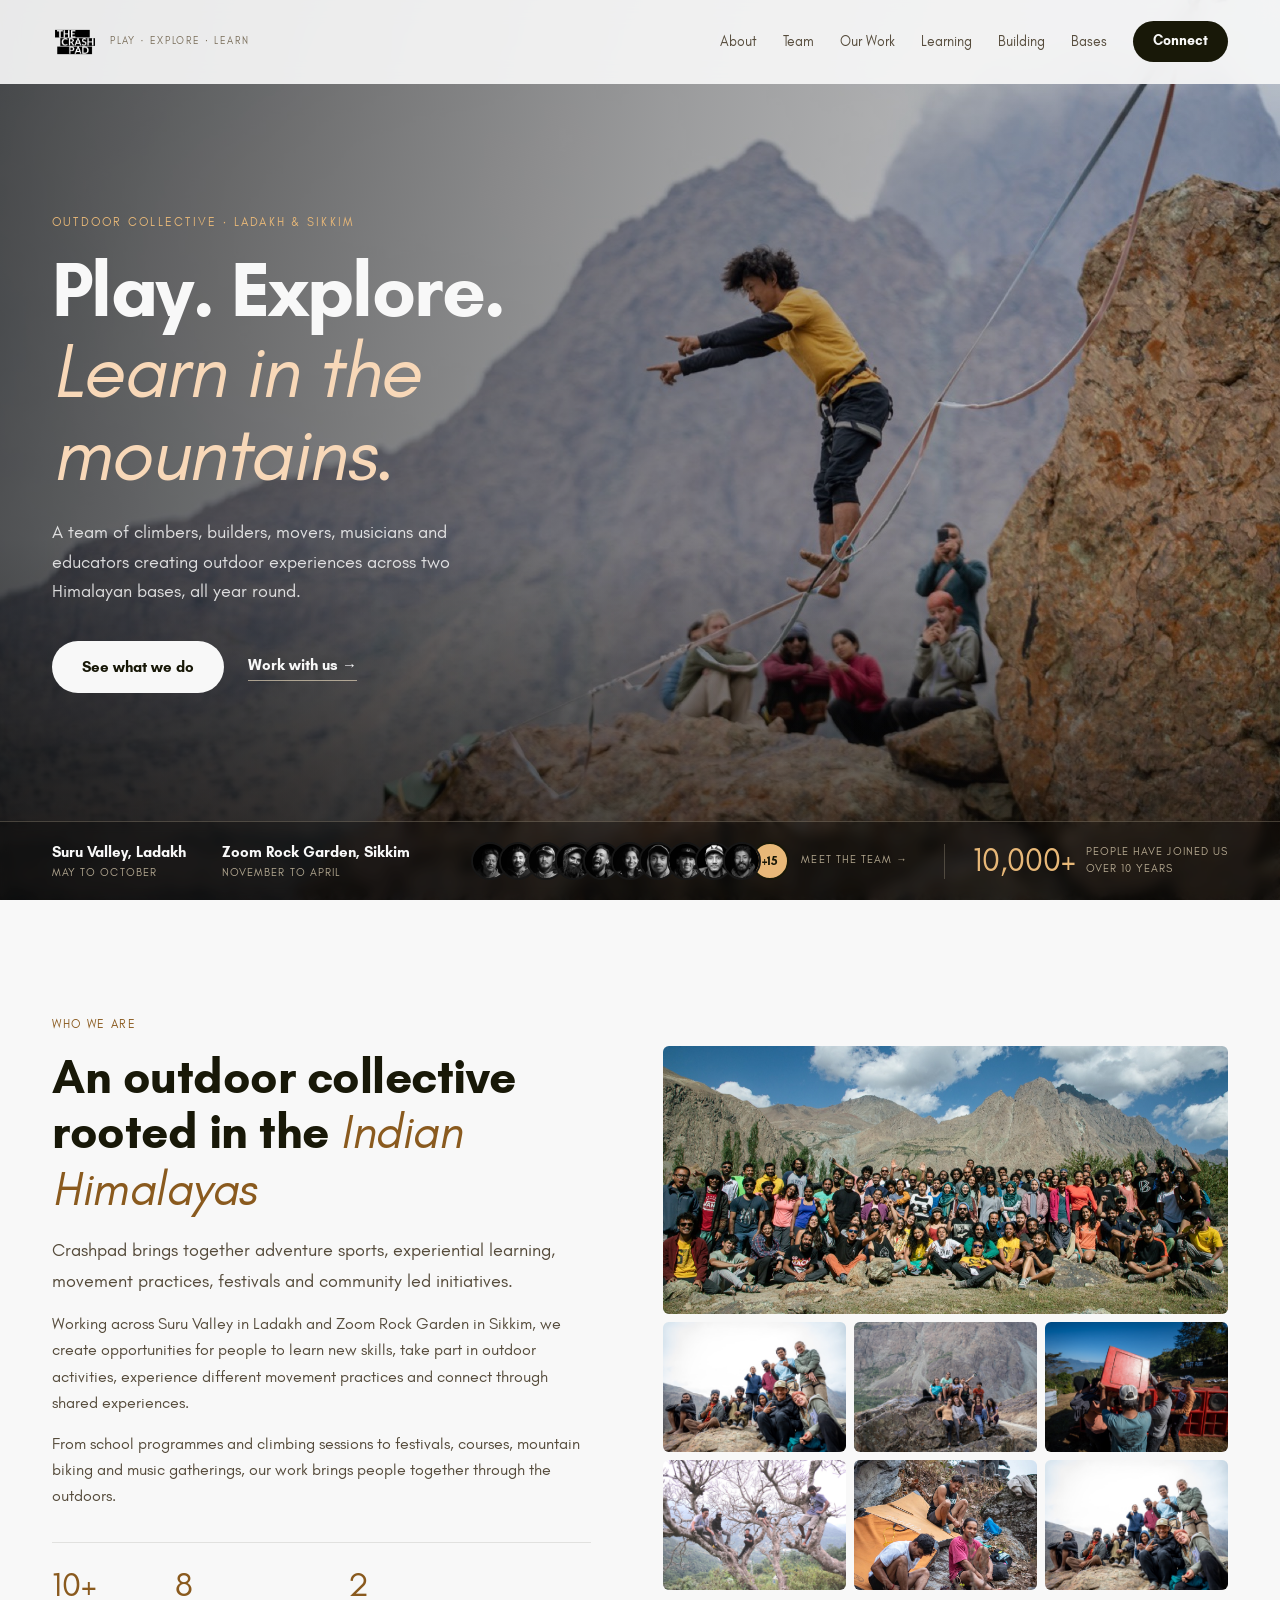
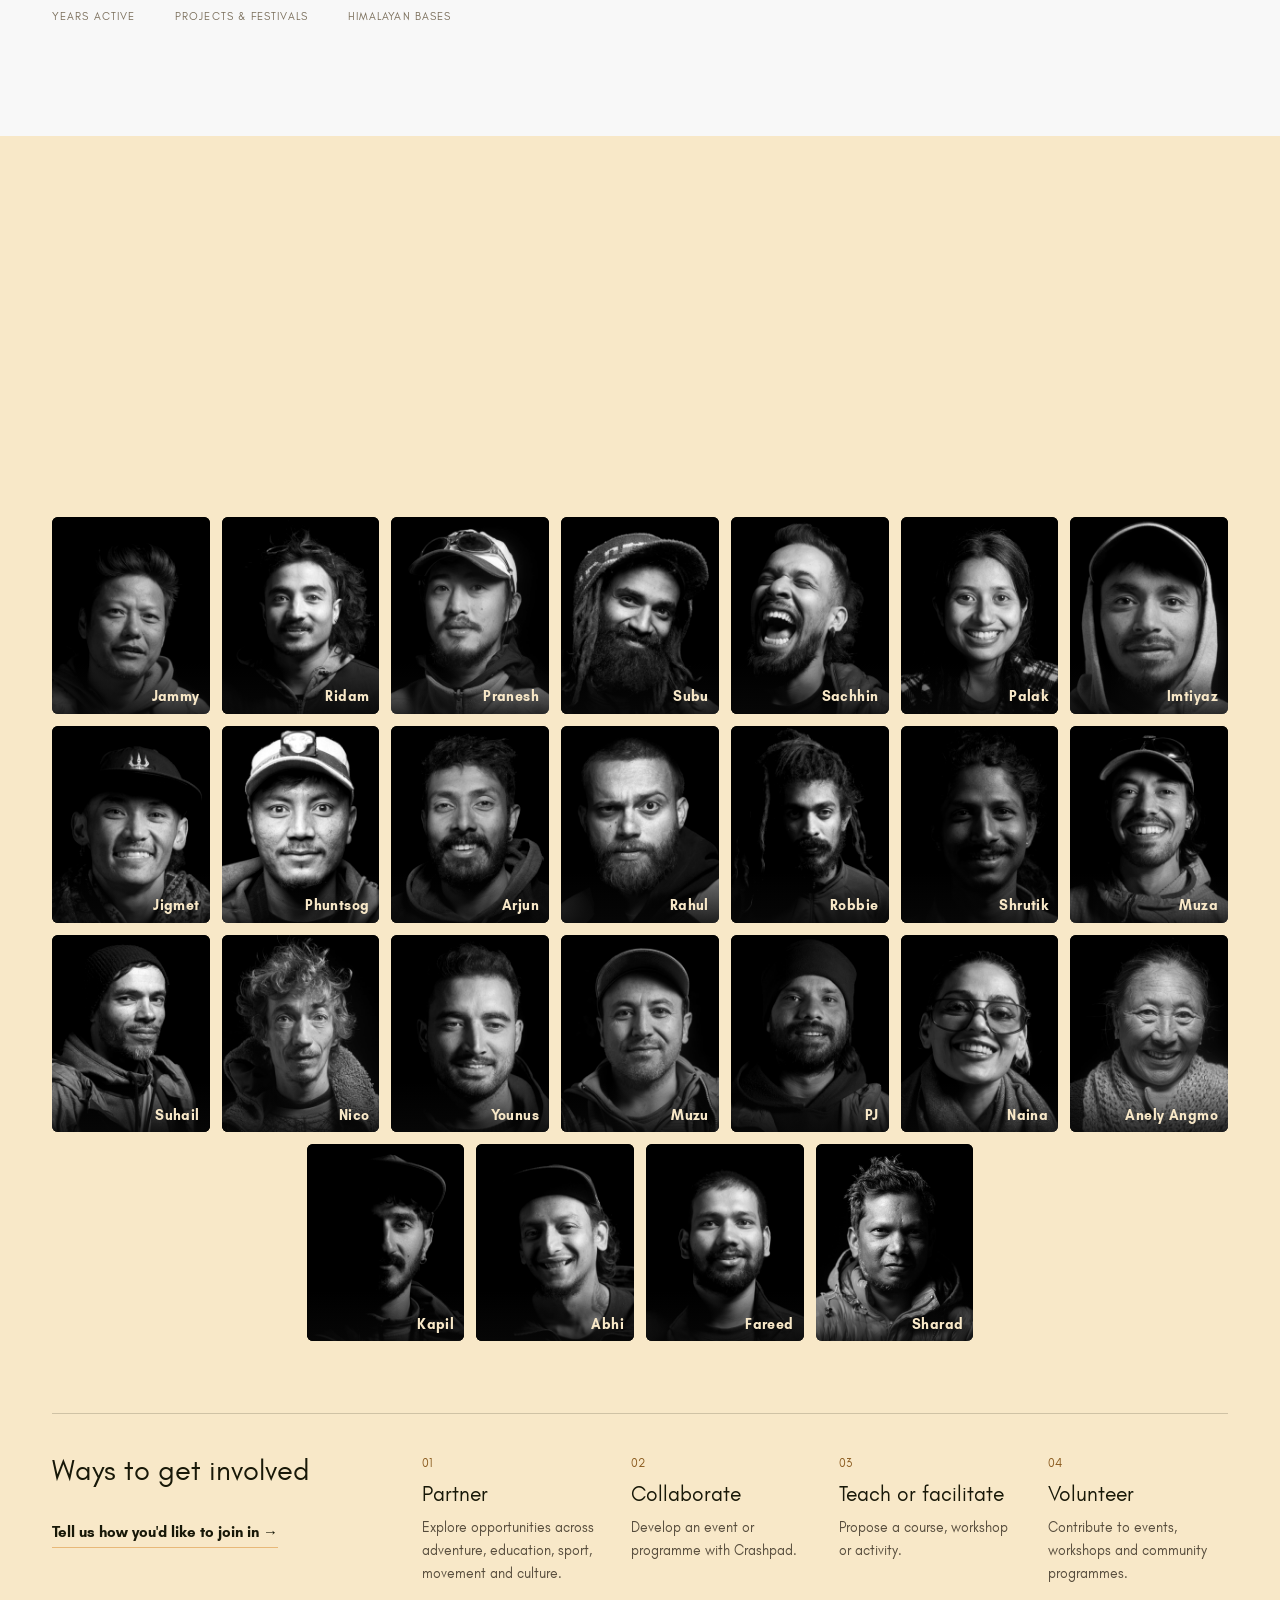
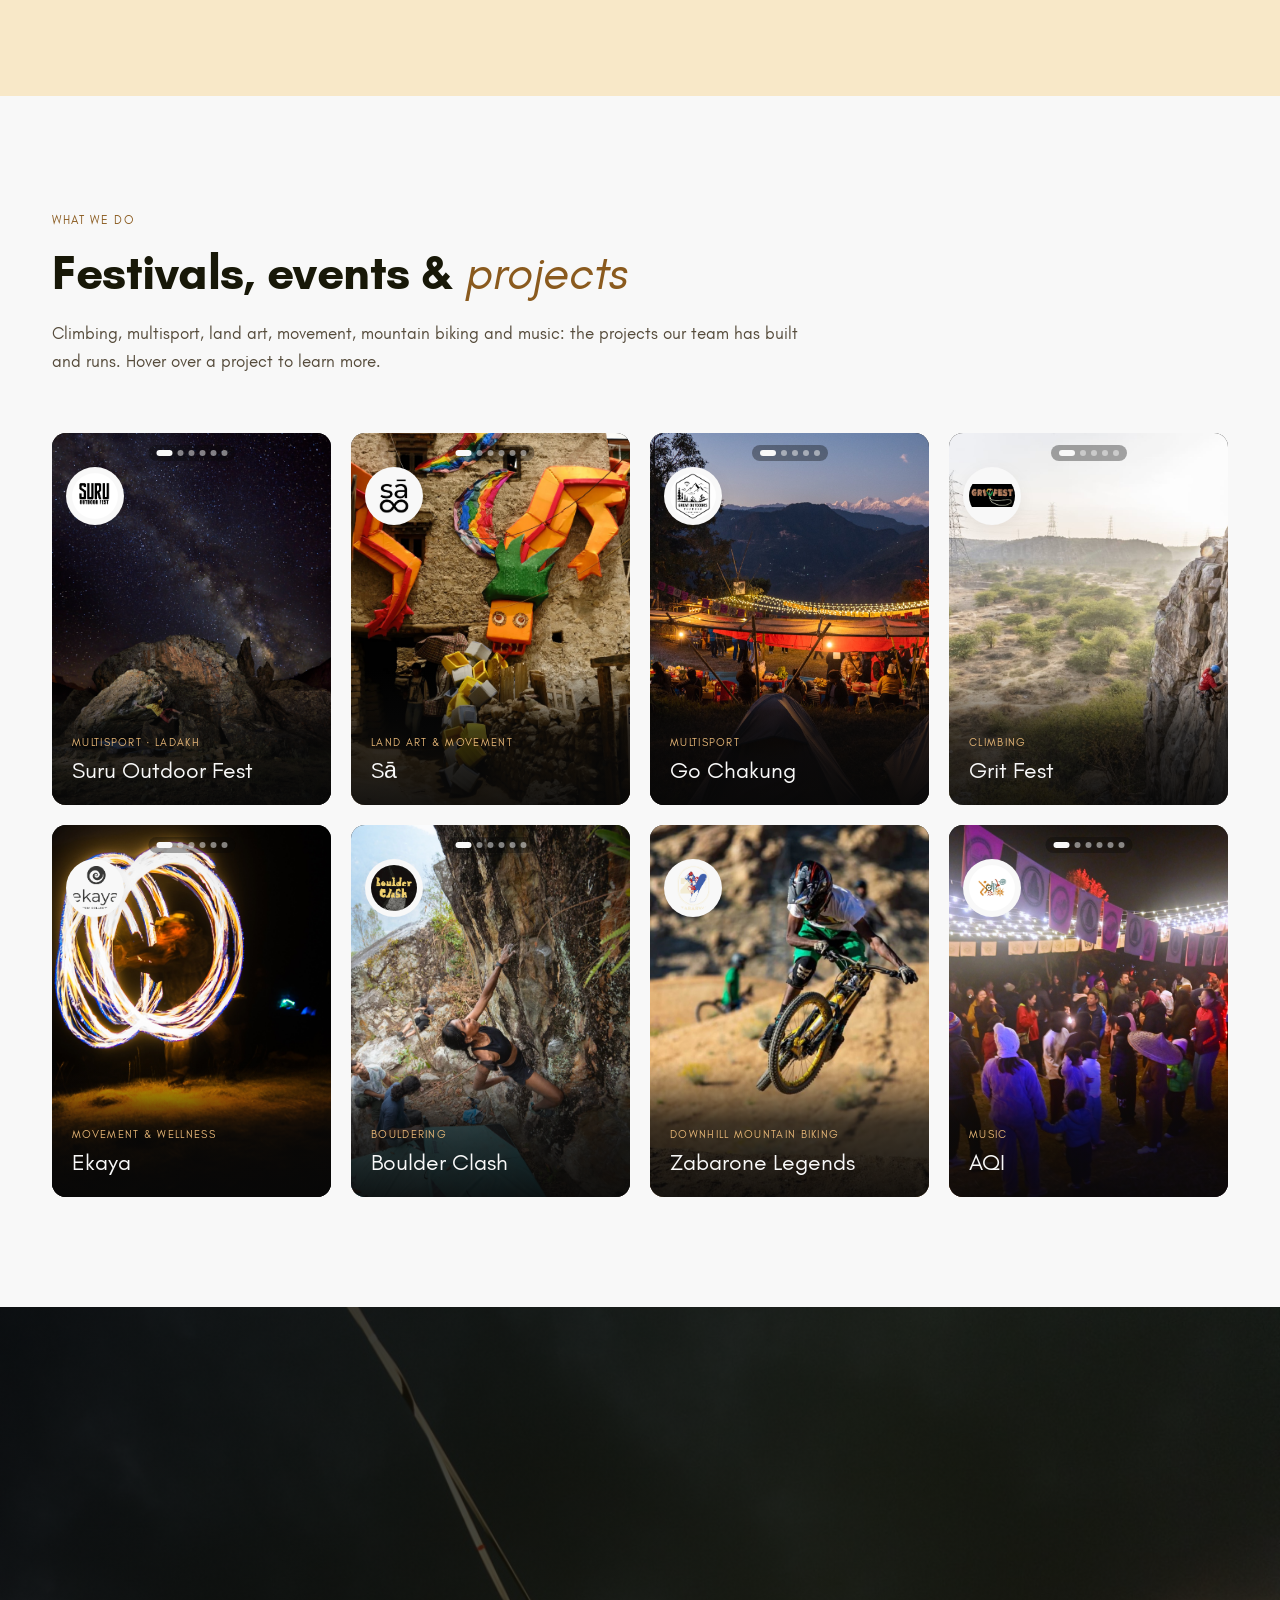
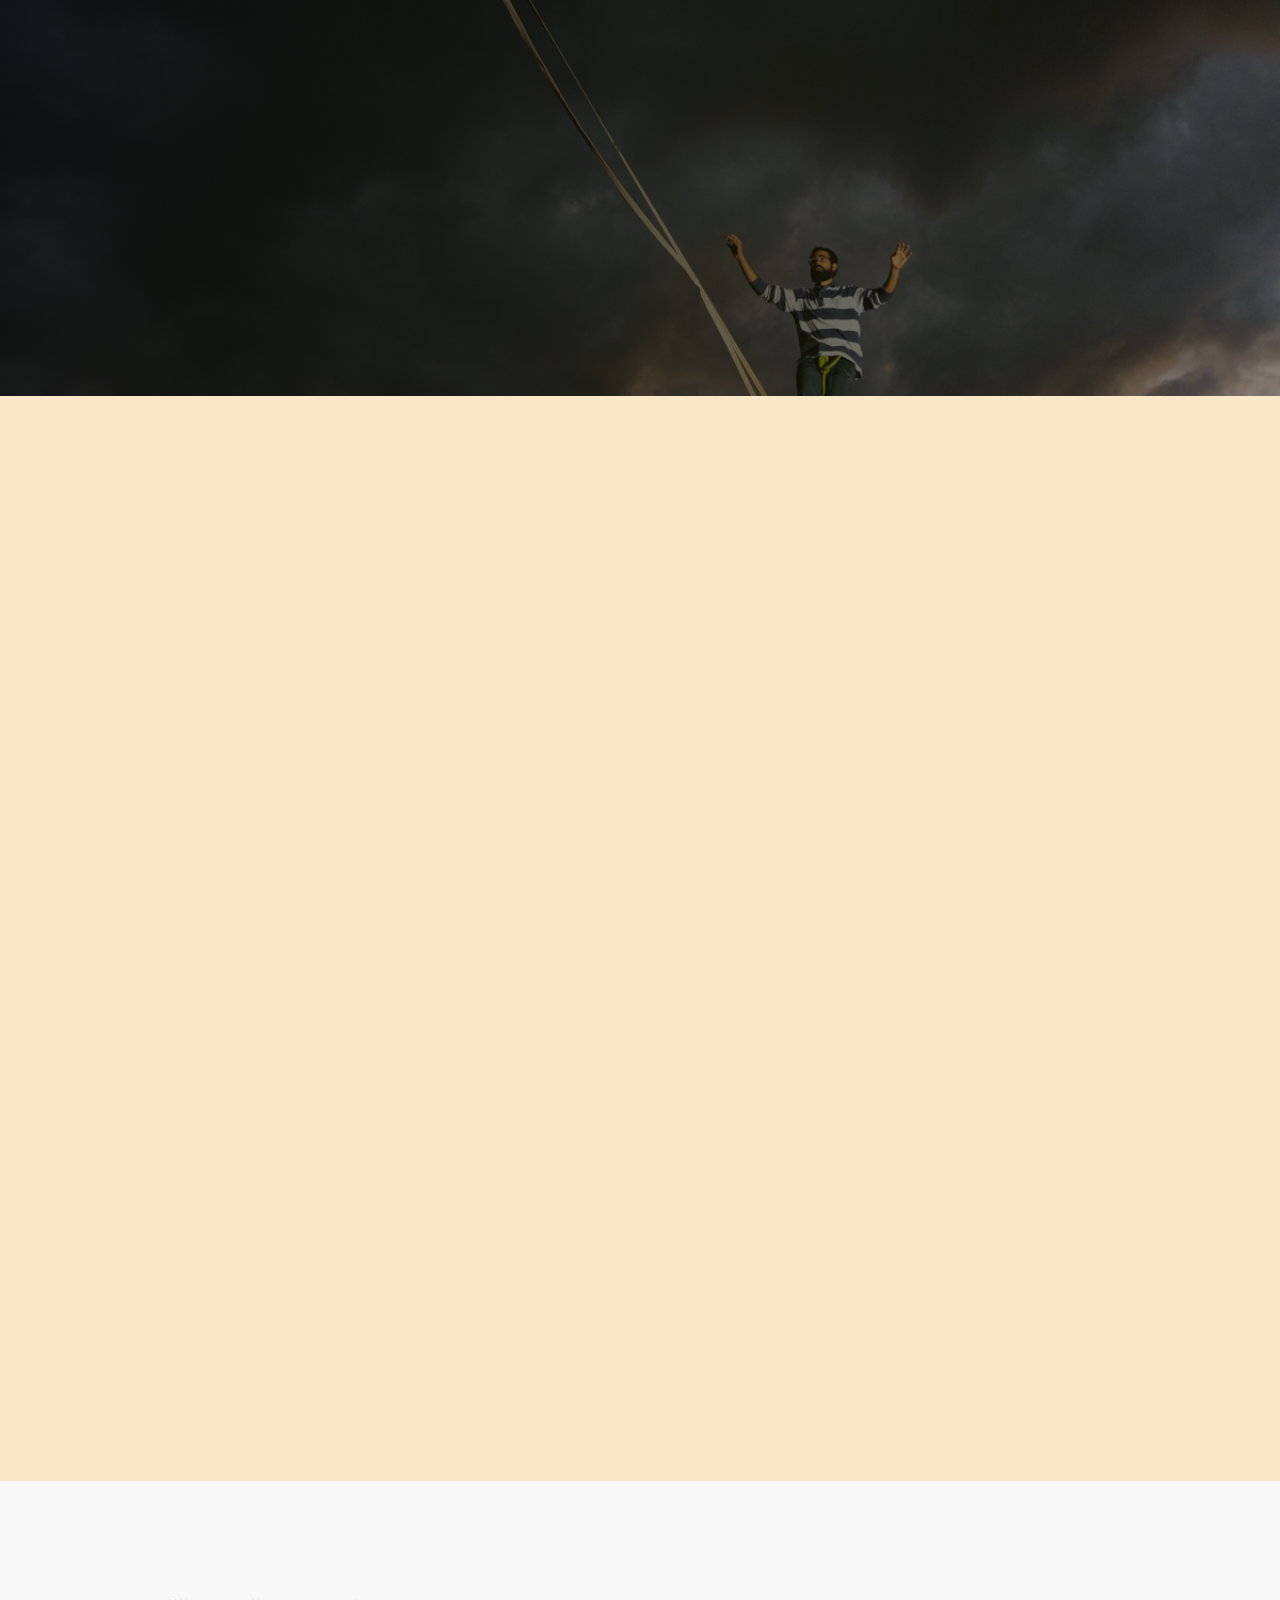
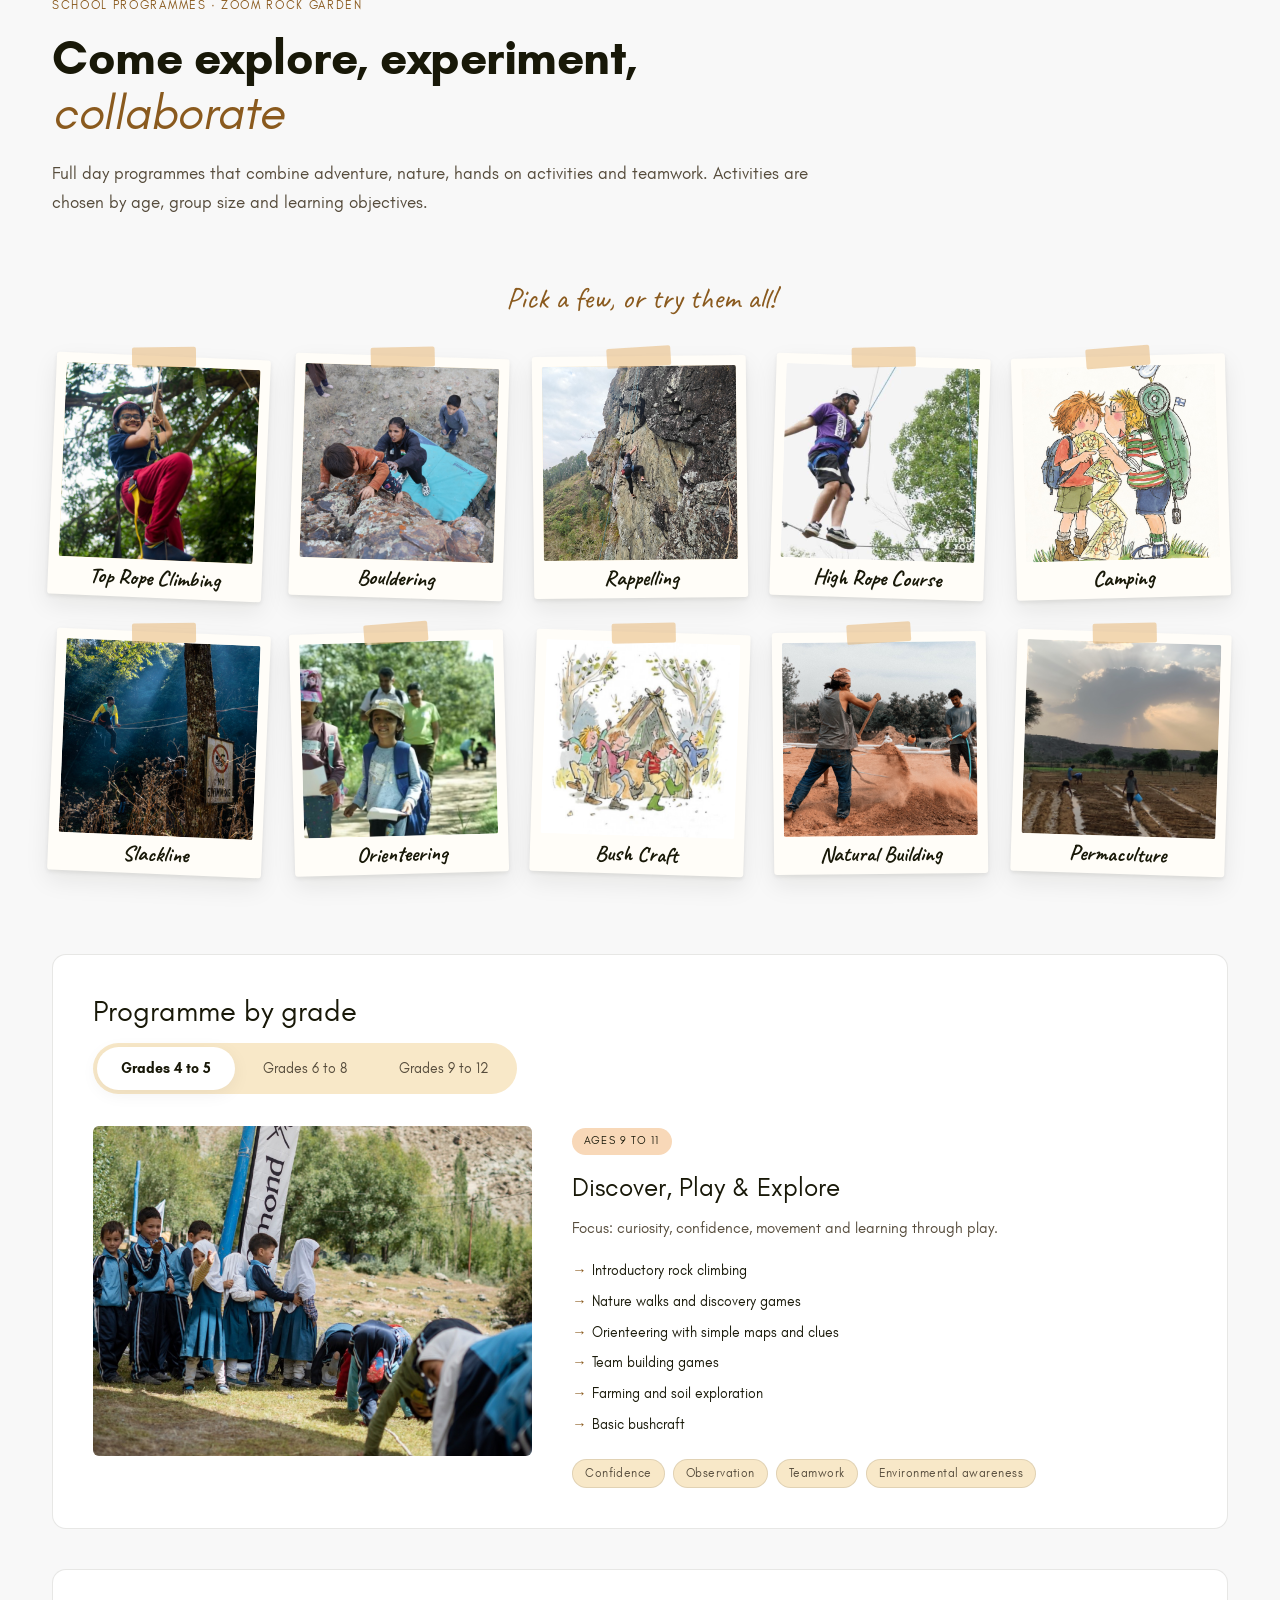
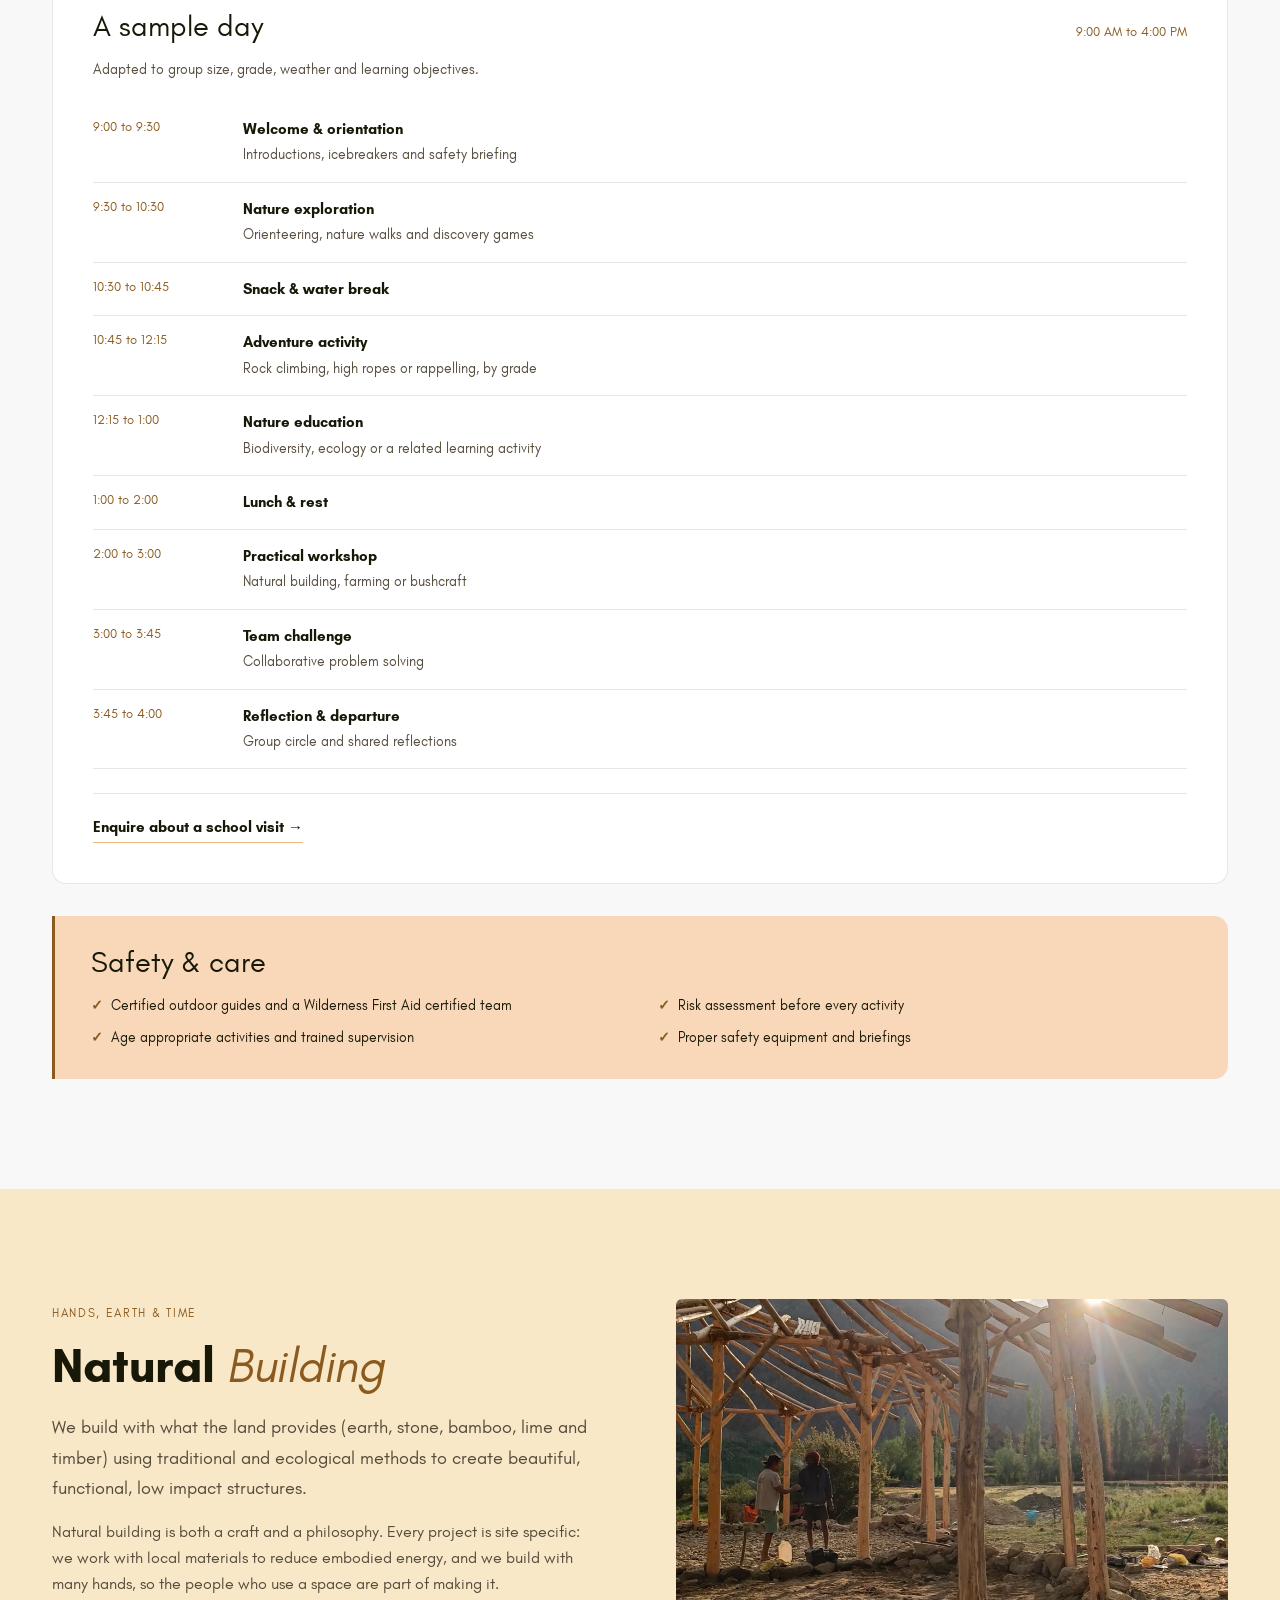
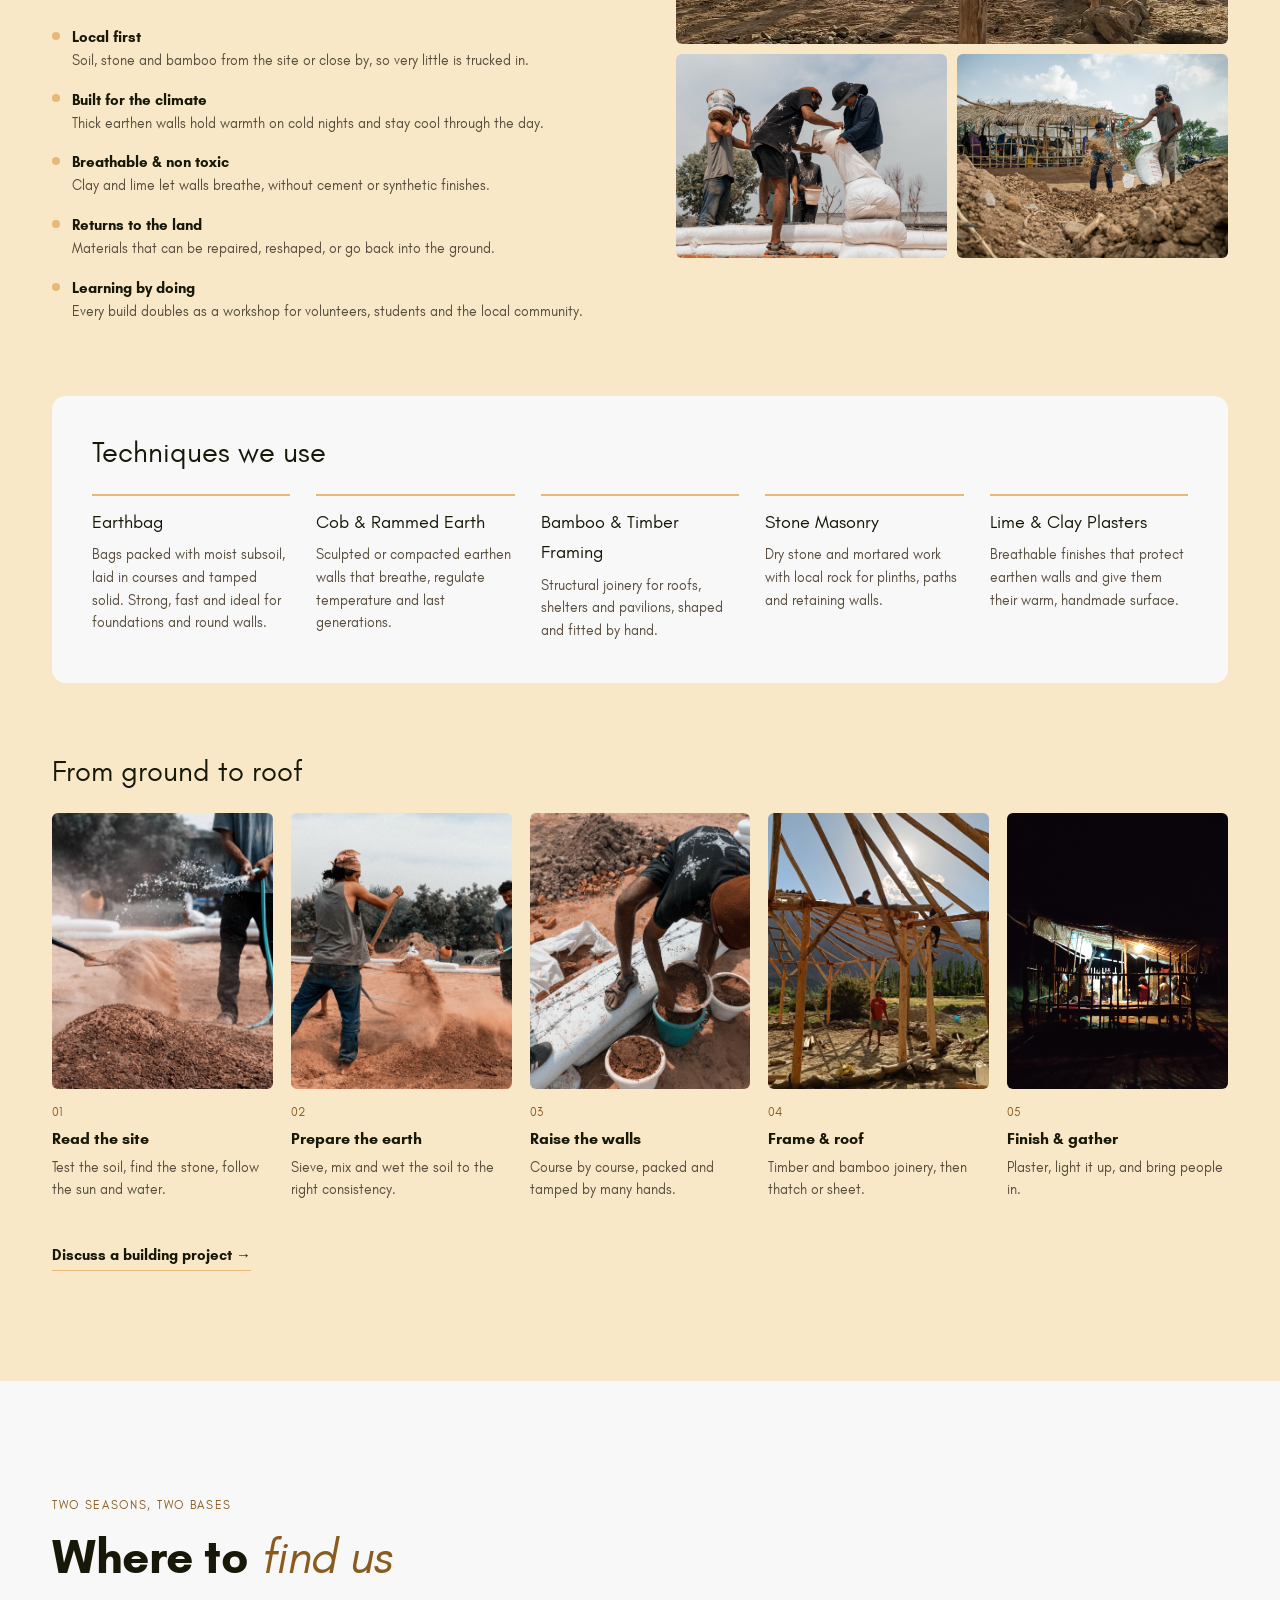
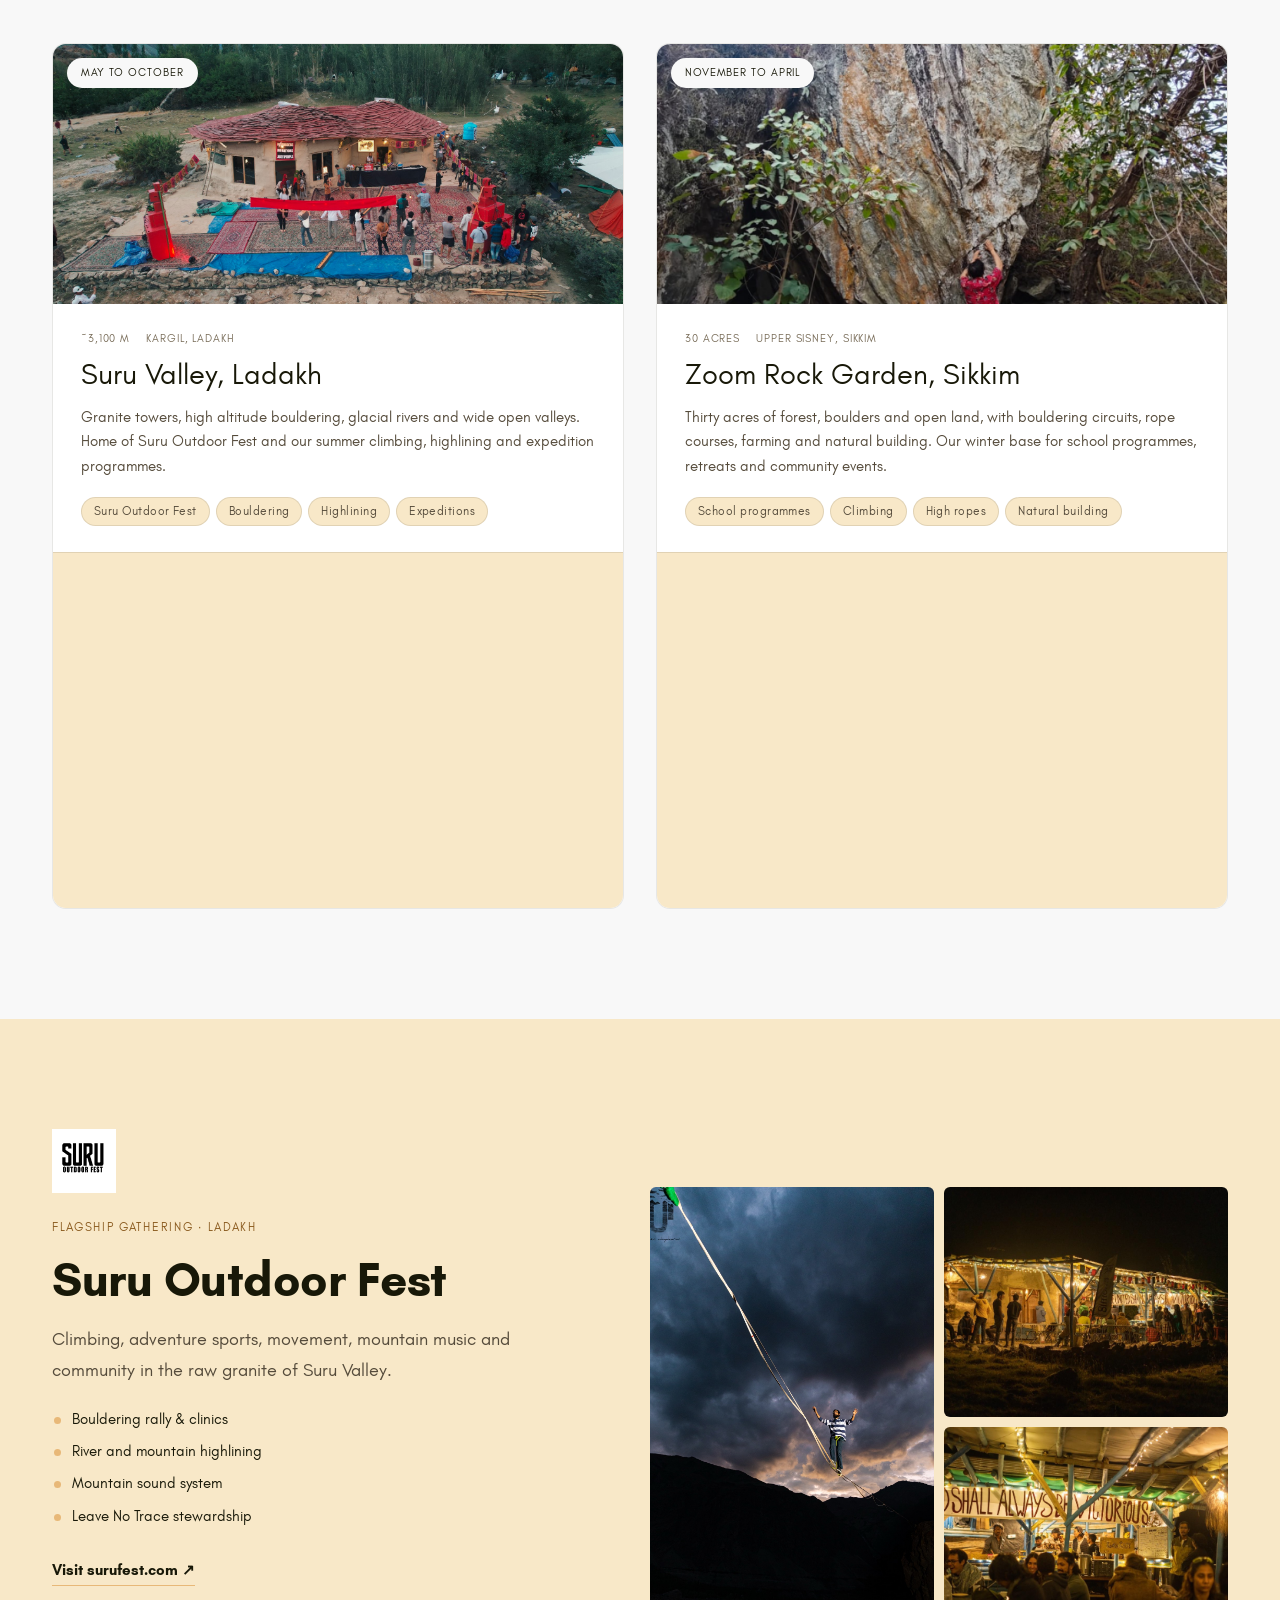
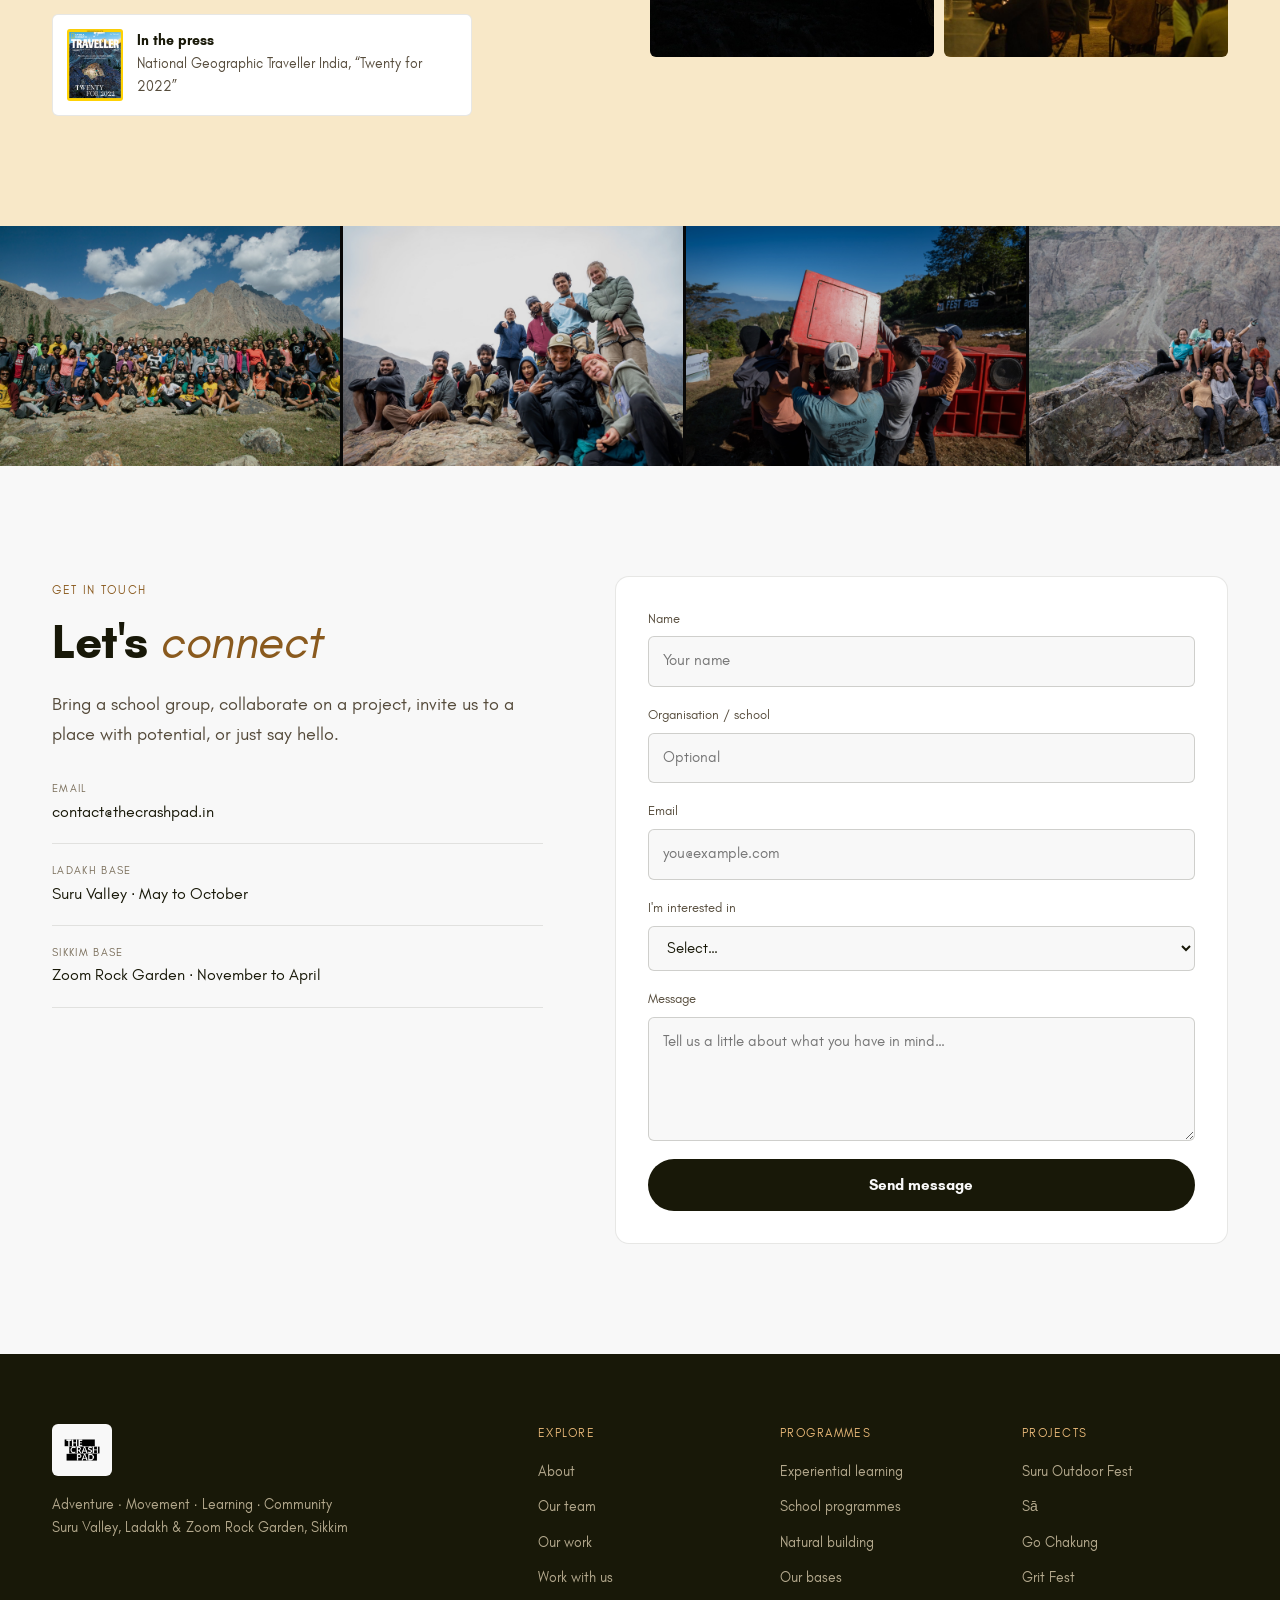
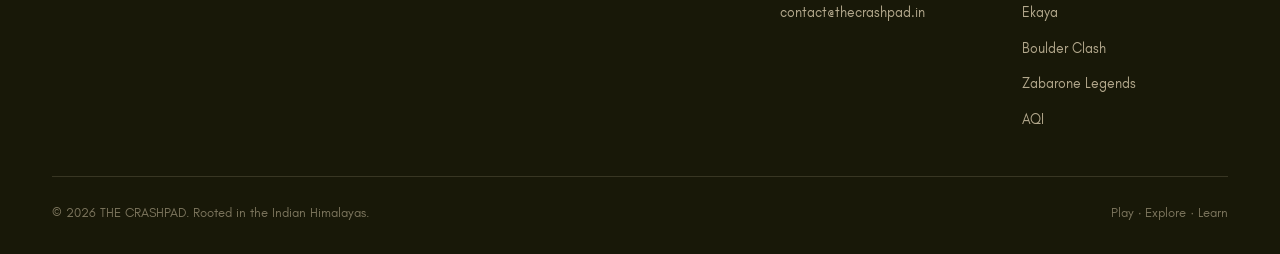
==== commit c18bcae8: "Minimal phone hero, Glacial Indifference font, named team portraits and new photos - Phone landing s" ====
--- a/index.html
+++ b/index.html
@@ -3,15 +3,16 @@
 <head>
   <meta charset="UTF-8">
   <meta name="viewport" content="width=device-width, initial-scale=1.0">
-  <title>THE CRASHPAD — Adventure · Movement · Learning · Community</title>
+  <title>THE CRASHPAD | Adventure · Movement · Learning · Community</title>
   <meta name="description" content="An outdoor collective bringing together adventure sports, experiential learning, movement, festivals and community across Suru Valley, Ladakh and Zoom Rock Garden, Sikkim.">
   <meta property="og:type" content="website">
-  <meta property="og:title" content="THE CRASHPAD — Play. Explore. Learn.">
+  <meta property="og:title" content="THE CRASHPAD | Play. Explore. Learn.">
   <meta property="og:description" content="Adventure · Movement · Learning · Community across Suru Valley, Ladakh and Zoom Rock Garden, Sikkim.">
   <meta property="og:image" content="assets/img/Suru_images/gallery-07.jpg">
   <meta name="theme-color" content="#F8F8F8">
   <link rel="icon" type="image/png" href="assets/img/Logo_images/crashpadlogo.png">
-  <link rel="stylesheet" href="assets/css/style.css?v=8">
+  <link rel="preload" href="assets/fonts/glacial-indifference-400.woff2" as="font" type="font/woff2" crossorigin>
+  <link rel="stylesheet" href="assets/css/style.css?v=9">
 </head>
 <body>
 
@@ -20,7 +21,7 @@
   <!-- HEADER -->
   <header class="site-header" id="main-header">
     <div class="container header-container">
-      <a href="#home" class="site-brand" aria-label="The Crashpad — home">
+      <a href="#home" class="site-brand" aria-label="The Crashpad home">
         <img src="assets/img/Logo_images/crashpadlogo.png" alt="The Crashpad" width="92" height="46">
         <span class="brand-sub">Play · Explore · Learn</span>
       </a>
@@ -57,7 +58,7 @@
         <a href="#contact" class="mobile-link">Connect</a>
       </nav>
     </div>
-    <p class="drawer-footer">Suru Valley, Ladakh · May–Oct<br>Zoom Rock Garden, Sikkim · Nov–Apr</p>
+    <p class="drawer-footer">Suru Valley, Ladakh · May to Oct<br>Zoom Rock Garden, Sikkim · Nov to Apr</p>
   </aside>
 
   <main>
@@ -66,26 +67,25 @@
     <div class="hero-media"><img src="assets/img/Suru_images/gallery-07.jpg" alt="Highlining above friends in Suru Valley, Ladakh" fetchpriority="high"></div>
     <div class="container hero-content">
       <div class="hero-text">
-        <span class="hero-eyebrow">Outdoor collective · Ladakh &amp; Sikkim</span>
+        <span class="hero-eyebrow hide-phone">Outdoor collective · Ladakh &amp; Sikkim</span>
         <h1>Play. Explore.<br><em>Learn in the mountains.</em></h1>
         <p class="hero-desc">A team of climbers, builders, movers, musicians and educators creating outdoor experiences across two Himalayan bases, all year round.</p>
         <div class="hero-cta-row">
           <a href="#projects" class="btn btn-light">See what we do</a>
-          <a href="#contact" class="text-link on-dark">Work with us &rarr;</a>
+          <a href="#contact" class="text-link on-dark hide-phone">Work with us &rarr;</a>
         </div>
       </div>
     </div>
     <div class="hero-bottom">
       <div class="container hero-bottom-inner">
-        <div class="hero-base"><strong>Suru Valley, Ladakh</strong><span>May – October</span></div>
-        <div class="hero-base"><strong>Zoom Rock Garden, Sikkim</strong><span>November – April</span></div>
-        <a href="#team" class="hero-team" aria-label="Meet the team">
-          <span class="hero-team-faces"><img src="assets/img/TeamProfile_images/face/img-23-image-7c398e00d2.jpg" alt=""><img src="assets/img/TeamProfile_images/face/dsc-7370.jpg" alt=""><img src="assets/img/TeamProfile_images/face/img-29-image-72cb132ef6.jpg" alt=""><img src="assets/img/TeamProfile_images/face/dsc-7381.jpg" alt=""><img src="assets/img/TeamProfile_images/face/img-24-image-2dadea61bb.jpg" alt=""><img src="assets/img/TeamProfile_images/face/dsc-7387.jpg" alt=""><img src="assets/img/TeamProfile_images/face/img-25-image-crop-0dda9.jpg" alt=""><img src="assets/img/TeamProfile_images/face/dsc-7521.jpg" alt=""><img src="assets/img/TeamProfile_images/face/img-26-image-crop-c9ae7.jpg" alt=""><img src="assets/img/TeamProfile_images/face/dsc-7857.jpg" alt=""><img src="assets/img/TeamProfile_images/face/img-27-image-crop-ba6c9.jpg" alt=""><img src="assets/img/TeamProfile_images/face/dsc-8282.jpg" alt=""><img src="assets/img/TeamProfile_images/face/img-28-image-84ffba8e6e.jpg" alt=""><img src="assets/img/TeamProfile_images/face/img-30-image-crop-dc4eb.jpg" alt=""></span>
+        <div class="hero-base hide-phone"><strong>Suru Valley, Ladakh</strong><span>May to October</span></div>
+        <div class="hero-base hide-phone"><strong>Zoom Rock Garden, Sikkim</strong><span>November to April</span></div>
+        <a href="#team" class="hero-team hide-phone" aria-label="Meet the team">
+          <span class="hero-team-faces"><img src="assets/img/TeamProfile_images/face/jammy.jpg" alt="Jammy"><img src="assets/img/TeamProfile_images/face/ridam.jpg" alt="Ridam"><img src="assets/img/TeamProfile_images/face/pranesh.jpg" alt="Pranesh"><img src="assets/img/TeamProfile_images/face/subu.jpg" alt="Subu"><img src="assets/img/TeamProfile_images/face/sachin.jpg" alt="Sachhin"><img src="assets/img/TeamProfile_images/face/palak.jpg" alt="Palak"><img src="assets/img/TeamProfile_images/face/imti.jpg" alt="Imtiyaz"><img src="assets/img/TeamProfile_images/face/jigmet.jpg" alt="Jigmet"><img src="assets/img/TeamProfile_images/face/phuntsog.jpg" alt="Phuntsog"><img src="assets/img/TeamProfile_images/face/arjun.jpg" alt="Arjun"><span class="faces-more">+15</span></span>
           <span class="hero-team-label">Meet the team &rarr;</span>
         </a>
-        <!-- Participant counter: replace with verified totals (Suru Outdoor Fest + Zoom, last 10 years) -->
-        <div class="hero-counter">
-          <span class="counter-num">2,500+</span>
+                <div class="hero-counter">
+          <span class="counter-num">10,000+</span>
           <span class="counter-label">people have joined us<br>over 10 years</span>
         </div>
       </div>
@@ -98,7 +98,7 @@
       <div class="about-text reveal">
         <span class="eyebrow">Who we are</span>
         <h2>An outdoor collective rooted in the <em>Indian Himalayas</em></h2>
-        <p class="lead">Crashpad brings together adventure sports, experiential learning, movement practices, festivals and community-led initiatives.</p>
+        <p class="lead">Crashpad brings together adventure sports, experiential learning, movement practices, festivals and community led initiatives.</p>
         <p>Working across Suru Valley in Ladakh and Zoom Rock Garden in Sikkim, we create opportunities for people to learn new skills, take part in outdoor activities, experience different movement practices and connect through shared experiences.</p>
         <p>From school programmes and climbing sessions to festivals, courses, mountain biking and music gatherings, our work brings people together through the outdoors.</p>
         <div class="about-values">
@@ -108,9 +108,13 @@
         </div>
       </div>
       <div class="about-mosaic reveal">
+        <figure class="wide"><img src="assets/img/community/s-fst-s-ch.jpg" alt="The whole crew in the mountains" loading="lazy" data-zoom></figure>
         <figure><img src="assets/img/Suru_images/surufest.jpg" alt="Friends on the rocks at Suru" loading="lazy" data-zoom></figure>
+        <figure><img src="assets/img/community/dsc01902.jpg" alt="Friends on the rocks above the river" loading="lazy" data-zoom></figure>
+        <figure><img src="assets/img/community/dsc02634.jpg" alt="Carrying the sound system together" loading="lazy" data-zoom></figure>
         <figure><img src="assets/img/community/img-1022.jpg" alt="Climbing a tree together" loading="lazy" data-zoom></figure>
         <figure><img src="assets/img/BoulderClash_images/dsc08351-1-ukfsfkhj.jpg" alt="Climbers resting on crash pads" loading="lazy" data-zoom></figure>
+        <figure><img src="assets/img/community/img-18-image-a372eb7473.jpg" alt="Friends gathered after a climb" loading="lazy" data-zoom></figure>
       </div>
     </div>
   </section>
@@ -124,26 +128,37 @@
           <h2>Built by a core team. <em>Strengthened by a community.</em></h2>
         </div>
         <div>
-          <p>Crashpad is made up of a core team supported by volunteers, instructors, collaborators and local communities — from outdoor instructors and movement practitioners to event organisers, builders and musicians. We value shared learning, practical involvement and giving people the chance to shape what we build next.</p>
-          <p class="team-credential">Certified outdoor guides · Wilderness First Aid–certified team</p>
+          <p>Crashpad is made up of a core team supported by volunteers, instructors, collaborators and local communities. We are outdoor instructors and movement practitioners to event organisers, builders and musicians. We value shared learning, practical involvement and giving people the chance to shape what we build next.</p>
+          <p class="team-credential">Certified outdoor guides · Wilderness First Aid certified team</p>
         </div>
       </div>
       <!-- To add names/roles, put <figcaption>Name<span>Role</span></figcaption> inside each figure. -->
       <div class="team-grid reveal">
-          <figure class="portrait"><img src="assets/img/TeamProfile_images/sm/img-23-image-7c398e00d2.jpg" alt="Crashpad team member" loading="lazy"></figure>
-          <figure class="portrait"><img src="assets/img/TeamProfile_images/sm/dsc-7370.jpg" alt="Crashpad team member" loading="lazy"></figure>
-          <figure class="portrait"><img src="assets/img/TeamProfile_images/sm/img-29-image-72cb132ef6.jpg" alt="Crashpad team member" loading="lazy"></figure>
-          <figure class="portrait"><img src="assets/img/TeamProfile_images/sm/dsc-7381.jpg" alt="Crashpad team member" loading="lazy"></figure>
-          <figure class="portrait"><img src="assets/img/TeamProfile_images/sm/img-24-image-2dadea61bb.jpg" alt="Crashpad team member" loading="lazy"></figure>
-          <figure class="portrait"><img src="assets/img/TeamProfile_images/sm/dsc-7387.jpg" alt="Crashpad team member" loading="lazy"></figure>
-          <figure class="portrait"><img src="assets/img/TeamProfile_images/sm/img-25-image-crop-0dda9.jpg" alt="Crashpad team member" loading="lazy"></figure>
-          <figure class="portrait"><img src="assets/img/TeamProfile_images/sm/dsc-7521.jpg" alt="Crashpad team member" loading="lazy"></figure>
-          <figure class="portrait"><img src="assets/img/TeamProfile_images/sm/img-26-image-crop-c9ae7.jpg" alt="Crashpad team member" loading="lazy"></figure>
-          <figure class="portrait"><img src="assets/img/TeamProfile_images/sm/dsc-7857.jpg" alt="Crashpad team member" loading="lazy"></figure>
-          <figure class="portrait"><img src="assets/img/TeamProfile_images/sm/img-27-image-crop-ba6c9.jpg" alt="Crashpad team member" loading="lazy"></figure>
-          <figure class="portrait"><img src="assets/img/TeamProfile_images/sm/dsc-8282.jpg" alt="Crashpad team member" loading="lazy"></figure>
-          <figure class="portrait"><img src="assets/img/TeamProfile_images/sm/img-28-image-84ffba8e6e.jpg" alt="Crashpad team member" loading="lazy"></figure>
-          <figure class="portrait"><img src="assets/img/TeamProfile_images/sm/img-30-image-crop-dc4eb.jpg" alt="Crashpad team member" loading="lazy"></figure>
+          <figure class="portrait"><img src="assets/img/TeamProfile_images/sm/jammy.jpg" alt="Jammy" loading="lazy"><figcaption>Jammy</figcaption></figure>
+          <figure class="portrait"><img src="assets/img/TeamProfile_images/sm/ridam.jpg" alt="Ridam" loading="lazy"><figcaption>Ridam</figcaption></figure>
+          <figure class="portrait"><img src="assets/img/TeamProfile_images/sm/pranesh.jpg" alt="Pranesh" loading="lazy"><figcaption>Pranesh</figcaption></figure>
+          <figure class="portrait"><img src="assets/img/TeamProfile_images/sm/subu.jpg" alt="Subu" loading="lazy"><figcaption>Subu</figcaption></figure>
+          <figure class="portrait"><img src="assets/img/TeamProfile_images/sm/sachin.jpg" alt="Sachhin" loading="lazy"><figcaption>Sachhin</figcaption></figure>
+          <figure class="portrait"><img src="assets/img/TeamProfile_images/sm/palak.jpg" alt="Palak" loading="lazy"><figcaption>Palak</figcaption></figure>
+          <figure class="portrait"><img src="assets/img/TeamProfile_images/sm/imti.jpg" alt="Imtiyaz" loading="lazy"><figcaption>Imtiyaz</figcaption></figure>
+          <figure class="portrait"><img src="assets/img/TeamProfile_images/sm/jigmet.jpg" alt="Jigmet" loading="lazy"><figcaption>Jigmet</figcaption></figure>
+          <figure class="portrait"><img src="assets/img/TeamProfile_images/sm/phuntsog.jpg" alt="Phuntsog" loading="lazy"><figcaption>Phuntsog</figcaption></figure>
+          <figure class="portrait"><img src="assets/img/TeamProfile_images/sm/arjun.jpg" alt="Arjun" loading="lazy"><figcaption>Arjun</figcaption></figure>
+          <figure class="portrait"><img src="assets/img/TeamProfile_images/sm/rahul.jpg" alt="Rahul" loading="lazy"><figcaption>Rahul</figcaption></figure>
+          <figure class="portrait"><img src="assets/img/TeamProfile_images/sm/robbie.jpg" alt="Robbie" loading="lazy"><figcaption>Robbie</figcaption></figure>
+          <figure class="portrait"><img src="assets/img/TeamProfile_images/sm/shrutik.jpg" alt="Shrutik" loading="lazy"><figcaption>Shrutik</figcaption></figure>
+          <figure class="portrait"><img src="assets/img/TeamProfile_images/sm/muza.jpg" alt="Muza" loading="lazy"><figcaption>Muza</figcaption></figure>
+          <figure class="portrait"><img src="assets/img/TeamProfile_images/sm/suhail.jpg" alt="Suhail" loading="lazy"><figcaption>Suhail</figcaption></figure>
+          <figure class="portrait"><img src="assets/img/TeamProfile_images/sm/nico.jpg" alt="Nico" loading="lazy"><figcaption>Nico</figcaption></figure>
+          <figure class="portrait"><img src="assets/img/TeamProfile_images/sm/younus.jpg" alt="Younus" loading="lazy"><figcaption>Younus</figcaption></figure>
+          <figure class="portrait"><img src="assets/img/TeamProfile_images/sm/muzu.jpg" alt="Muzu" loading="lazy"><figcaption>Muzu</figcaption></figure>
+          <figure class="portrait"><img src="assets/img/TeamProfile_images/sm/pj.jpg" alt="PJ" loading="lazy"><figcaption>PJ</figcaption></figure>
+          <figure class="portrait"><img src="assets/img/TeamProfile_images/sm/naina.jpg" alt="Naina" loading="lazy"><figcaption>Naina</figcaption></figure>
+          <figure class="portrait"><img src="assets/img/TeamProfile_images/sm/anelyangmo.jpg" alt="Anely Angmo" loading="lazy"><figcaption>Anely Angmo</figcaption></figure>
+          <figure class="portrait"><img src="assets/img/TeamProfile_images/sm/kapil.jpg" alt="Kapil" loading="lazy"><figcaption>Kapil</figcaption></figure>
+          <figure class="portrait"><img src="assets/img/TeamProfile_images/sm/abhi.jpg" alt="Abhi" loading="lazy"><figcaption>Abhi</figcaption></figure>
+          <figure class="portrait"><img src="assets/img/TeamProfile_images/sm/fareed.jpg" alt="Fareed" loading="lazy"><figcaption>Fareed</figcaption></figure>
+          <figure class="portrait"><img src="assets/img/TeamProfile_images/sm/sharad.jpg" alt="Sharad" loading="lazy"><figcaption>Sharad</figcaption></figure>
       </div>
       <div class="get-involved reveal">
         <div>
@@ -166,14 +181,14 @@
       <div class="section-header reveal">
         <span class="eyebrow">What we do</span>
         <h2>Festivals, events &amp; <em>projects</em></h2>
-        <p class="subtitle">Climbing, multisport, land art, movement, mountain biking and music — the projects our team has built and runs. Hover over a project to learn more.</p>
+        <p class="subtitle">Climbing, multisport, land art, movement, mountain biking and music: the projects our team has built and runs. Hover over a project to learn more.</p>
       </div>
       <div class="projects-grid">
         <article class="project-card reveal" tabindex="0" aria-label="Suru Outdoor Fest">
           <div class="carousel" data-carousel>
             <div class="carousel-track">
+              <img src="assets/img/Suru_images/img-1346.jpg" alt="Bouldering under the Milky Way in Suru Valley" loading="lazy" data-zoom>
               <img src="assets/img/Suru_images/gallery-07.jpg" alt="Highlining above the crowd at Suru" loading="lazy" data-zoom>
-              <img src="assets/img/Suru_images/img-1346.jpg" alt="Bouldering under the Milky Way in Suru Valley" loading="lazy" data-zoom>
               <img src="assets/img/Suru_images/img-1911.jpg" alt="Climbing a granite wall in Suru Valley" loading="lazy" data-zoom>
               <img src="assets/img/Suru_images/img-0233.jpg" alt="The festival ground in Suru Valley" loading="lazy" data-zoom>
               <img src="assets/img/Suru_images/gallery-10.jpg" alt="Evening at the festival" loading="lazy" data-zoom>
@@ -188,7 +203,7 @@
             <p class="project-type">Multisport · Ladakh</p>
             <h3>Suru Outdoor Fest</h3>
             <div class="project-more"><div>
-              <p class="project-about">Our flagship gathering in Suru Valley — bouldering, highlining, climbing clinics, mountain music and Ladakhi hospitality among high-altitude granite.</p>
+              <p class="project-about">Our flagship gathering in Suru Valley: bouldering, highlining, climbing clinics, mountain music and Ladakhi hospitality among high altitude granite.</p>
               <a class="project-link" href="https://www.surufest.com/" target="_blank" rel="noopener">Visit website &#8599;</a>
             </div></div>
           </div>
@@ -196,8 +211,8 @@
         <article class="project-card reveal" tabindex="0" aria-label="Sā">
           <div class="carousel" data-carousel>
             <div class="carousel-track">
+              <img src="assets/img/Sa_images/dscf6856.jpg" alt="Colourful installation on a village wall" loading="lazy" data-zoom>
               <img src="assets/img/Sa_images/dscf7225.jpg" alt="Blue bamboo installation on a cliff" loading="lazy" data-zoom>
-              <img src="assets/img/Sa_images/dscf6856.jpg" alt="Colourful installation on a village wall" loading="lazy" data-zoom>
               <img src="assets/img/Sa_images/gallery-02.jpg" alt="Installation beside the river" loading="lazy" data-zoom>
               <img src="assets/img/Sa_images/dscf7247.jpg" alt="Land art among red rock" loading="lazy" data-zoom>
               <img src="assets/img/Sa_images/img-1876.jpg" alt="Installation under a bridge" loading="lazy" data-zoom>
@@ -212,7 +227,7 @@
             <p class="project-type">Land Art & Movement</p>
             <h3>Sā</h3>
             <div class="project-more"><div>
-              <p class="project-about">Land art and movement in the Himalayan landscape — installations set into cliffs, villages and riverbeds, exploring how art, body and place meet.</p>
+              <p class="project-about">Land art and movement in the Himalayan landscape. Installations set into cliffs, villages and riverbeds, exploring how art, body and place meet.</p>
               <a class="project-link" href="https://www.sabiennale.com/" target="_blank" rel="noopener">Visit website &#8599;</a>
             </div></div>
           </div>
@@ -220,11 +235,11 @@
         <article class="project-card reveal" tabindex="0" aria-label="Go Chakung">
           <div class="carousel" data-carousel>
             <div class="carousel-track">
+              <img src="assets/img/GoChakung_images/img-1064.jpg" alt="Camp at dusk" loading="lazy" data-zoom>
               <img src="assets/img/GoChakung_images/img-1041.jpg" alt="Mountain bike race start" loading="lazy" data-zoom>
               <img src="assets/img/GoChakung_images/img-1043.jpg" alt="Paragliding over the valley" loading="lazy" data-zoom>
               <img src="assets/img/GoChakung_images/img-1056.jpg" alt="Trail runners in the forest" loading="lazy" data-zoom>
               <img src="assets/img/GoChakung_images/img-1067.jpg" alt="Slacklining between forest trees" loading="lazy" data-zoom>
-              <img src="assets/img/GoChakung_images/img-1064.jpg" alt="Camp at dusk" loading="lazy" data-zoom>
             </div>
             <button type="button" class="car-btn prev" aria-label="Previous photo">&#8249;</button>
             <button type="button" class="car-btn next" aria-label="Next photo">&#8250;</button>
@@ -235,7 +250,7 @@
             <p class="project-type">Multisport</p>
             <h3>Go Chakung</h3>
             <div class="project-more"><div>
-              <p class="project-about">Great Outdoors Chakung — mountain biking, trail running, paragliding and slacklining, with camps under the Himalayan sky.</p>
+              <p class="project-about">Great Outdoors Chakung brings mountain biking, trail running, paragliding and slacklining, with camps under the Himalayan sky.</p>
               <a class="project-link" href="https://www.instagram.com/go_chakung/" target="_blank" rel="noopener">Follow on Instagram &#8599;</a>
             </div></div>
           </div>
@@ -258,7 +273,7 @@
             <p class="project-type">Climbing</p>
             <h3>Grit Fest</h3>
             <div class="project-more"><div>
-              <p class="project-about">A climbing festival on the rock of Dhauj — routes, bouldering, clinics and a community that turns up for each other.</p>
+              <p class="project-about">A climbing festival on the rock of Dhauj, with routes, bouldering, clinics and a community that turns up for each other.</p>
               <a class="project-link" href="https://www.instagram.com/gritfest_dhauj/" target="_blank" rel="noopener">Follow on Instagram &#8599;</a>
             </div></div>
           </div>
@@ -266,11 +281,12 @@
         <article class="project-card reveal" tabindex="0" aria-label="Ekaya">
           <div class="carousel" data-carousel>
             <div class="carousel-track">
+              <img src="assets/img/Ekaya_images/img-1908.jpg" alt="Light trails of fire poi" loading="lazy" data-zoom>
+              <img src="assets/img/Ekaya_images/1000187638.jpg" alt="Movement practice in the mountains" loading="lazy" data-zoom>
               <img src="assets/img/Ekaya_images/img-17-image-crop-32a7a.jpg" alt="Movement practice in a mountain meadow" loading="lazy" data-zoom>
               <img src="assets/img/Ekaya_images/img-0983.jpg" alt="Group session below snow peaks" loading="lazy" data-zoom>
               <img src="assets/img/Ekaya_images/img-1196.jpg" alt="Capoeira" loading="lazy" data-zoom>
               <img src="assets/img/Ekaya_images/img-1764.jpg" alt="Fire staff at night" loading="lazy" data-zoom>
-              <img src="assets/img/Ekaya_images/img-1908.jpg" alt="Light trails of fire poi" loading="lazy" data-zoom>
             </div>
             <button type="button" class="car-btn prev" aria-label="Previous photo">&#8249;</button>
             <button type="button" class="car-btn next" aria-label="Next photo">&#8250;</button>
@@ -281,7 +297,7 @@
             <p class="project-type">Movement & Wellness</p>
             <h3>Ekaya</h3>
             <div class="project-more"><div>
-              <p class="project-about">Movement and wellness gatherings from the Sikkim collective — Capoeira, flow arts, fire play and mindful practice in natural settings.</p>
+              <p class="project-about">Movement and wellness gatherings from the Sikkim collective: Capoeira, flow arts, fire play and mindful practice in natural settings.</p>
               <a class="project-link" href="https://www.ekayawellness.com/" target="_blank" rel="noopener">Visit website &#8599;</a>
             </div></div>
           </div>
@@ -310,19 +326,19 @@
             </div></div>
           </div>
         </article>
-        <article class="project-card reveal" tabindex="0" aria-label="Zabarvan Legends Series">
+        <article class="project-card reveal" tabindex="0" aria-label="Zabarone Legends">
           <div class="carousel" data-carousel>
             <div class="carousel-track">
-              <img src="assets/img/ZaberonLegends_images/whatsapp-image-2026-10-11-at-17-10-53.jpg" alt="Downhill rider in the air" loading="lazy" data-zoom>
+              <img src="assets/img/ZLS/whatsapp-image-2026-10-11-at-17-10-53.jpg" alt="Downhill rider in the air" loading="lazy" data-zoom>
             </div>
             
           </div>
-          <img src="assets/img/Logo_images/zabarvanlogo.png" alt="Zabarvan Legends Series logo" class="project-logo" loading="lazy">
+          <img src="assets/img/Logo_images/zabarvanlogo.png" alt="Zabarone Legends logo" class="project-logo" loading="lazy">
           <div class="project-info">
             <p class="project-type">Downhill Mountain Biking</p>
-            <h3>Zabarvan Legends Series</h3>
+            <h3>Zabarone Legends</h3>
             <div class="project-more"><div>
-              <p class="project-about">A downhill mountain-bike series that sends riders through steep, technical mountain terrain.</p>
+              <p class="project-about">A downhill mountain bike series that sends riders through steep, technical mountain terrain.</p>
               <a class="project-link" href="https://www.zabarvanx.com/" target="_blank" rel="noopener">Visit website &#8599;</a>
             </div></div>
           </div>
@@ -330,9 +346,12 @@
         <article class="project-card reveal" tabindex="0" aria-label="AQI">
           <div class="carousel" data-carousel>
             <div class="carousel-track">
-              <img src="assets/img/AQI_images/img-0254.jpg" alt="DJ at the decks" loading="lazy" data-zoom>
-              <img src="assets/img/AQI_images/img-0262.jpg" alt="Sound system set-up" loading="lazy" data-zoom>
-              <img src="assets/img/AQI_images/whatsapp-image-2026-10-11-at-17-10-53-2.jpg" alt="Crowd by the river" loading="lazy" data-zoom>
+              <img src="assets/img/AQI_images/1000114971.jpg" alt="Night crowd under festival lights" loading="lazy" data-zoom>
+              <img src="assets/img/AQI_images/img-0247.jpg" alt="DJ at the decks" loading="lazy" data-zoom>
+              <img src="assets/img/AQI_images/1000114977.jpg" alt="Dancing under the lights" loading="lazy" data-zoom>
+              <img src="assets/img/AQI_images/img-1066.jpg" alt="Building the speaker stack" loading="lazy" data-zoom>
+              <img src="assets/img/AQI_images/1000114973.jpg" alt="Dance floor at night" loading="lazy" data-zoom>
+              <img src="assets/img/AQI_images/img-0254.jpg" alt="DJ set at night" loading="lazy" data-zoom>
             </div>
             <button type="button" class="car-btn prev" aria-label="Previous photo">&#8249;</button>
             <button type="button" class="car-btn next" aria-label="Next photo">&#8250;</button>
@@ -343,7 +362,7 @@
             <p class="project-type">Music</p>
             <h3>AQI</h3>
             <div class="project-more"><div>
-              <p class="project-about">Sound-system sessions and music gatherings — the DJs and evenings that bring every event together.</p>
+              <p class="project-about">Sound system sessions and music gatherings: the DJs and evenings that bring every event together.</p>
               <a class="project-link" href="https://www.instagram.com/aqi.family/" target="_blank" rel="noopener">Follow on Instagram &#8599;</a>
             </div></div>
           </div>
@@ -359,7 +378,7 @@
       <div class="consulting-content reveal">
         <span class="eyebrow on-dark">Work with us</span>
         <h2>Have a place with potential?</h2>
-        <p class="lead">Connect with us — let's create something meaningful.</p>
+        <p class="lead">Connect with us and let's create something meaningful.</p>
         <p>Our team has designed, built and run festivals, outdoor programmes, school visits and natural structures across the Himalayas. We work with landowners, communities, schools and organisations to turn places and ideas into experiences that fit the land and the people around it.</p>
         <ul class="cap-list">
           <li>Festival &amp; event production</li><li>Programme design</li><li>Site development</li>
@@ -378,8 +397,8 @@
           <span class="eyebrow">Experiential learning</span>
           <h2>What we believe about <em>learning</em></h2>
           <p class="belief-quote">“Some of the most meaningful learning happens beyond the classroom.”</p>
-          <p>Experiential learning is learning by doing, exploring and reflecting on real-world experiences. Whether it's climbing a rock face, building with natural materials, navigating a trail or working together to solve a challenge, every experience is a chance to develop new skills, build confidence, strengthen relationships and discover new perspectives.</p>
-          <p>At Crashpad, learning isn't just about acquiring knowledge — it's about putting it into practice, learning from the experience, and carrying those lessons into everyday life.</p>
+          <p>Experiential learning is learning by doing, exploring and reflecting on real world experiences. Whether it's climbing a rock face, building with natural materials, navigating a trail or working together to solve a challenge, every experience is a chance to develop new skills, build confidence, strengthen relationships and discover new perspectives.</p>
+          <p>At Crashpad, learning isn't just about acquiring knowledge. It's about putting it into practice, learning from the experience, and carrying those lessons into everyday life.</p>
         </div>
         <div class="learning-photos reveal">
           <figure class="lp1"><img src="assets/img/Suru_images/img-10-image-crop-0ef8b.jpg" alt="Students and instructors after a day outdoors" loading="lazy" data-zoom></figure>
@@ -389,14 +408,14 @@
 
       <h3 class="reveal">How we teach</h3>
       <ol class="learning-cycle reveal">
-        <li><span class="cycle-num">01</span><strong>Do</strong><p>Start with a real experience — a climb, a build, a trail, a team challenge.</p></li>
+        <li><span class="cycle-num">01</span><strong>Do</strong><p>Start with a real experience: a climb, a build, a trail, a team challenge.</p></li>
         <li><span class="cycle-num">02</span><strong>Reflect</strong><p>Pause together: what happened, what felt hard, what worked.</p></li>
-        <li><span class="cycle-num">03</span><strong>Make sense</strong><p>Connect it to skills and ideas — problem-solving, collaboration, the natural world.</p></li>
+        <li><span class="cycle-num">03</span><strong>Make sense</strong><p>Connect it to skills and ideas: problem solving, collaboration, the natural world.</p></li>
         <li><span class="cycle-num">04</span><strong>Apply</strong><p>Try again, take on more, and carry the lesson into everyday life.</p></li>
       </ol>
       <div class="learning-outcomes reveal">
-        <span class="hand">what we nurture —</span>
-        <span class="pill">Curiosity</span><span class="pill">Collaboration</span><span class="pill">Problem-solving</span>
+        <span class="hand">what we nurture</span>
+        <span class="pill">Curiosity</span><span class="pill">Collaboration</span><span class="pill">Problem solving</span>
         <span class="pill">Confidence</span><span class="pill">Connection with nature</span>
       </div>
     </div>
@@ -408,17 +427,17 @@
       <div class="section-header reveal">
         <span class="eyebrow">School programmes · Zoom Rock Garden</span>
         <h2>Come explore, experiment, <em>collaborate</em></h2>
-        <p class="subtitle">Full-day programmes that combine adventure, nature, hands-on activities and teamwork. Activities are chosen by age, group size and learning objectives.</p>
-      </div>
-      <p class="activities-note reveal">Pick a few, or try them all &mdash;</p>
+        <p class="subtitle">Full day programmes that combine adventure, nature, hands on activities and teamwork. Activities are chosen by age, group size and learning objectives.</p>
+      </div>
+      <p class="activities-note reveal">Pick a few, or try them all!</p>
       <div class="activities-grid reveal">
-        <div class="activity-tile"><div class="act-img"><img src="assets/img/Students_images/img-07-image-crop-6d2d2.jpg" alt="Top Rope Climbing" loading="lazy" data-zoom></div><span class="act-label">Top Rope Climbing</span></div>
+        <div class="activity-tile"><div class="act-img"><img src="assets/img/Students_images/img-1095.jpg" alt="Top Rope Climbing" loading="lazy" data-zoom></div><span class="act-label">Top Rope Climbing</span></div>
         <div class="activity-tile"><div class="act-img"><img src="assets/img/NaturalBuilding_images/0y9a2156.jpg" alt="Bouldering" loading="lazy" data-zoom></div><span class="act-label">Bouldering</span></div>
         <div class="activity-tile"><div class="act-img"><img src="assets/img/NaturalBuilding_images/img20260118151501.jpg" alt="Rappelling" loading="lazy" data-zoom></div><span class="act-label">Rappelling</span></div>
-        <div class="activity-tile"><div class="act-img"><img src="assets/img/Suru_images/gallery-06.jpg" alt="High Rope Course" loading="lazy" data-zoom></div><span class="act-label">High Rope Course</span></div>
-        <div class="activity-tile"><div class="act-img"><img src="assets/img/NaturalBuilding_images/20230903-125532.jpg" alt="Camping" loading="lazy" data-zoom></div><span class="act-label">Camping</span></div>
+        <div class="activity-tile"><div class="act-img"><img src="assets/img/Students_images/img-1094.jpg" alt="High Rope Course" loading="lazy" data-zoom></div><span class="act-label">High Rope Course</span></div>
+        <div class="activity-tile"><div class="act-img"><img src="assets/img/Students_images/img-05-image-1c973b3487.jpg" alt="Camping" loading="lazy" data-zoom></div><span class="act-label">Camping</span></div>
         <div class="activity-tile"><div class="act-img"><img src="assets/img/GoChakung_images/img-1067.jpg" alt="Slackline" loading="lazy" data-zoom></div><span class="act-label">Slackline</span></div>
-        <div class="activity-tile"><div class="act-img"><img src="assets/img/Students_images/img-05-image-1c973b3487.jpg" alt="Orienteering" loading="lazy" data-zoom></div><span class="act-label">Orienteering</span></div>
+        <div class="activity-tile"><div class="act-img"><img src="assets/img/Students_images/img-1099.jpg" alt="Orienteering" loading="lazy" data-zoom></div><span class="act-label">Orienteering</span></div>
         <div class="activity-tile"><div class="act-img"><img src="assets/img/Students_images/adventure-highropes.jpg" alt="Bush Craft" loading="lazy" data-zoom></div><span class="act-label">Bush Craft</span></div>
         <div class="activity-tile"><div class="act-img"><img src="assets/img/NaturalBuilding_images/img-9601.jpg" alt="Natural Building" loading="lazy" data-zoom></div><span class="act-label">Natural Building</span></div>
         <div class="activity-tile"><div class="act-img"><img src="assets/img/NaturalBuilding_images/img-20210511-180503.jpg" alt="Permaculture" loading="lazy" data-zoom></div><span class="act-label">Permaculture</span></div>
@@ -427,18 +446,18 @@
       <div class="grade-tabs-wrapper reveal">
         <h3>Programme by grade</h3>
         <div class="grade-tab-buttons" role="tablist">
-          <button class="grade-tab active" role="tab" aria-selected="true" data-grade="45" id="tab-45" aria-controls="panel-45">Grades 4–5</button>
-          <button class="grade-tab" role="tab" aria-selected="false" data-grade="68" id="tab-68" aria-controls="panel-68">Grades 6–8</button>
-          <button class="grade-tab" role="tab" aria-selected="false" data-grade="912" id="tab-912" aria-controls="panel-912">Grades 9–12</button>
+          <button class="grade-tab active" role="tab" aria-selected="true" data-grade="45" id="tab-45" aria-controls="panel-45">Grades 4 to 5</button>
+          <button class="grade-tab" role="tab" aria-selected="false" data-grade="68" id="tab-68" aria-controls="panel-68">Grades 6 to 8</button>
+          <button class="grade-tab" role="tab" aria-selected="false" data-grade="912" id="tab-912" aria-controls="panel-912">Grades 9 to 12</button>
         </div>
         <div class="grade-panel active" id="panel-45" role="tabpanel" aria-labelledby="tab-45">
           <div class="grade-panel-inner">
             <div class="grade-panel-photo"><img src="assets/img/Suru_images/img-09-image-6806a4ef54.jpg" alt="Younger students in an outdoor session" loading="lazy" data-zoom></div>
             <div>
-              <span class="grade-badge">Ages 9–11</span>
+              <span class="grade-badge">Ages 9 to 11</span>
               <h4>Discover, Play &amp; Explore</h4>
               <p class="grade-focus">Focus: curiosity, confidence, movement and learning through play.</p>
-              <ul class="grade-activities"><li>Introductory rock climbing</li><li>Nature walks and discovery games</li><li>Orienteering with simple maps and clues</li><li>Team-building games</li><li>Farming and soil exploration</li><li>Basic bushcraft</li></ul>
+              <ul class="grade-activities"><li>Introductory rock climbing</li><li>Nature walks and discovery games</li><li>Orienteering with simple maps and clues</li><li>Team building games</li><li>Farming and soil exploration</li><li>Basic bushcraft</li></ul>
               <div class="grade-outcomes"><span class="pill">Confidence</span><span class="pill">Observation</span><span class="pill">Teamwork</span><span class="pill">Environmental awareness</span></div>
             </div>
           </div>
@@ -447,9 +466,9 @@
           <div class="grade-panel-inner">
             <div class="grade-panel-photo"><img src="assets/img/Students_images/img-06-image-b098ef7885.jpg" alt="Students with instructors" loading="lazy" data-zoom></div>
             <div>
-              <span class="grade-badge">Ages 12–14</span>
+              <span class="grade-badge">Ages 12 to 14</span>
               <h4>Explore, Create &amp; Collaborate</h4>
-              <p class="grade-focus">Focus: practical skills, teamwork, problem-solving and environmental awareness.</p>
+              <p class="grade-focus">Focus: practical skills, teamwork, problem solving and environmental awareness.</p>
               <ul class="grade-activities"><li>Rock climbing on natural crags</li><li>Map and compass navigation</li><li>Nature education and biodiversity</li><li>Natural building and construction</li><li>Farming and composting</li><li>Bushcraft and team challenges</li></ul>
               <div class="grade-outcomes"><span class="pill">Resilience</span><span class="pill">Collaboration</span><span class="pill">Creativity</span><span class="pill">Practical skills</span></div>
             </div>
@@ -459,7 +478,7 @@
           <div class="grade-panel-inner">
             <div class="grade-panel-photo"><img src="assets/img/NaturalBuilding_images/img-20210305-130429.jpg" alt="Older students at the crag" loading="lazy" data-zoom></div>
             <div>
-              <span class="grade-badge">Ages 15–18</span>
+              <span class="grade-badge">Ages 15 to 18</span>
               <h4>Challenge, Lead &amp; Apply</h4>
               <p class="grade-focus">Focus: leadership, critical thinking, responsibility and applied learning.</p>
               <ul class="grade-activities"><li>Technical rock climbing and rappelling</li><li>Orienteering and route planning</li><li>Ecology and landscape studies</li><li>Natural building and sustainable construction</li><li>Farming and resource management</li><li>Leadership challenges and outdoor planning</li></ul>
@@ -470,26 +489,26 @@
       </div>
 
       <div class="schedule-block reveal">
-        <div class="schedule-header"><h3>A sample day</h3><span class="schedule-time">9:00 AM – 4:00 PM</span></div>
+        <div class="schedule-header"><h3>A sample day</h3><span class="schedule-time">9:00 AM to 4:00 PM</span></div>
         <p class="schedule-note">Adapted to group size, grade, weather and learning objectives.</p>
-        <div class="schedule-row"><span class="sched-time">9:00 – 9:30</span><div class="sched-info"><strong>Welcome &amp; orientation</strong><span>Introductions, icebreakers and safety briefing</span></div></div>
-        <div class="schedule-row"><span class="sched-time">9:30 – 10:30</span><div class="sched-info"><strong>Nature exploration</strong><span>Orienteering, nature walks and discovery games</span></div></div>
-        <div class="schedule-row"><span class="sched-time">10:30 – 10:45</span><div class="sched-info"><strong>Snack &amp; water break</strong></div></div>
-        <div class="schedule-row"><span class="sched-time">10:45 – 12:15</span><div class="sched-info"><strong>Adventure activity</strong><span>Rock climbing, high ropes or rappelling, by grade</span></div></div>
-        <div class="schedule-row"><span class="sched-time">12:15 – 1:00</span><div class="sched-info"><strong>Nature education</strong><span>Biodiversity, ecology or a related learning activity</span></div></div>
-        <div class="schedule-row"><span class="sched-time">1:00 – 2:00</span><div class="sched-info"><strong>Lunch &amp; rest</strong></div></div>
-        <div class="schedule-row"><span class="sched-time">2:00 – 3:00</span><div class="sched-info"><strong>Practical workshop</strong><span>Natural building, farming or bushcraft</span></div></div>
-        <div class="schedule-row"><span class="sched-time">3:00 – 3:45</span><div class="sched-info"><strong>Team challenge</strong><span>Collaborative problem-solving</span></div></div>
-        <div class="schedule-row"><span class="sched-time">3:45 – 4:00</span><div class="sched-info"><strong>Reflection &amp; departure</strong><span>Group circle and shared reflections</span></div></div>
+        <div class="schedule-row"><span class="sched-time">9:00 to 9:30</span><div class="sched-info"><strong>Welcome &amp; orientation</strong><span>Introductions, icebreakers and safety briefing</span></div></div>
+        <div class="schedule-row"><span class="sched-time">9:30 to 10:30</span><div class="sched-info"><strong>Nature exploration</strong><span>Orienteering, nature walks and discovery games</span></div></div>
+        <div class="schedule-row"><span class="sched-time">10:30 to 10:45</span><div class="sched-info"><strong>Snack &amp; water break</strong></div></div>
+        <div class="schedule-row"><span class="sched-time">10:45 to 12:15</span><div class="sched-info"><strong>Adventure activity</strong><span>Rock climbing, high ropes or rappelling, by grade</span></div></div>
+        <div class="schedule-row"><span class="sched-time">12:15 to 1:00</span><div class="sched-info"><strong>Nature education</strong><span>Biodiversity, ecology or a related learning activity</span></div></div>
+        <div class="schedule-row"><span class="sched-time">1:00 to 2:00</span><div class="sched-info"><strong>Lunch &amp; rest</strong></div></div>
+        <div class="schedule-row"><span class="sched-time">2:00 to 3:00</span><div class="sched-info"><strong>Practical workshop</strong><span>Natural building, farming or bushcraft</span></div></div>
+        <div class="schedule-row"><span class="sched-time">3:00 to 3:45</span><div class="sched-info"><strong>Team challenge</strong><span>Collaborative problem solving</span></div></div>
+        <div class="schedule-row"><span class="sched-time">3:45 to 4:00</span><div class="sched-info"><strong>Reflection &amp; departure</strong><span>Group circle and shared reflections</span></div></div>
         <div class="schedule-footer"><a href="#contact" class="text-link">Enquire about a school visit &rarr;</a></div>
       </div>
 
       <div class="safety-note reveal">
         <h3>Safety &amp; care</h3>
         <ul>
-          <li>Certified outdoor guides and a Wilderness First Aid–certified team</li>
+          <li>Certified outdoor guides and a Wilderness First Aid certified team</li>
           <li>Risk assessment before every activity</li>
-          <li>Age-appropriate activities and trained supervision</li>
+          <li>Age appropriate activities and trained supervision</li>
           <li>Proper safety equipment and briefings</li>
         </ul>
       </div>
@@ -503,12 +522,12 @@
         <div class="nb-text reveal">
           <span class="eyebrow">Hands, earth &amp; time</span>
           <h2>Natural <em>Building</em></h2>
-          <p class="lead">We build with what the land provides — earth, stone, bamboo, lime and timber — using traditional and ecological methods to create beautiful, functional, low-impact structures.</p>
-          <p>Natural building is both a craft and a philosophy. Every project is site-specific: we work with local materials to reduce embodied energy, and we build with many hands, so the people who use a space are part of making it.</p>
+          <p class="lead">We build with what the land provides (earth, stone, bamboo, lime and timber) using traditional and ecological methods to create beautiful, functional, low impact structures.</p>
+          <p>Natural building is both a craft and a philosophy. Every project is site specific: we work with local materials to reduce embodied energy, and we build with many hands, so the people who use a space are part of making it.</p>
           <ul class="nb-principles">
             <li><strong>Local first</strong>Soil, stone and bamboo from the site or close by, so very little is trucked in.</li>
             <li><strong>Built for the climate</strong>Thick earthen walls hold warmth on cold nights and stay cool through the day.</li>
-            <li><strong>Breathable &amp; non-toxic</strong>Clay and lime let walls breathe, without cement or synthetic finishes.</li>
+            <li><strong>Breathable &amp; non toxic</strong>Clay and lime let walls breathe, without cement or synthetic finishes.</li>
             <li><strong>Returns to the land</strong>Materials that can be repaired, reshaped, or go back into the ground.</li>
             <li><strong>Learning by doing</strong>Every build doubles as a workshop for volunteers, students and the local community.</li>
           </ul>
@@ -523,11 +542,11 @@
       <div class="nb-techniques reveal">
         <h3>Techniques we use</h3>
         <div class="nb-tech-grid">
-          <div><strong>Earthbag</strong><p>Bags packed with moist subsoil, laid in courses and tamped solid — strong, fast and ideal for foundations and round walls.</p></div>
+          <div><strong>Earthbag</strong><p>Bags packed with moist subsoil, laid in courses and tamped solid. Strong, fast and ideal for foundations and round walls.</p></div>
           <div><strong>Cob &amp; Rammed Earth</strong><p>Sculpted or compacted earthen walls that breathe, regulate temperature and last generations.</p></div>
           <div><strong>Bamboo &amp; Timber Framing</strong><p>Structural joinery for roofs, shelters and pavilions, shaped and fitted by hand.</p></div>
-          <div><strong>Stone Masonry</strong><p>Dry-stone and mortared work with local rock for plinths, paths and retaining walls.</p></div>
-          <div><strong>Lime &amp; Clay Plasters</strong><p>Breathable finishes that protect earthen walls and give them their warm, hand-made surface.</p></div>
+          <div><strong>Stone Masonry</strong><p>Dry stone and mortared work with local rock for plinths, paths and retaining walls.</p></div>
+          <div><strong>Lime &amp; Clay Plasters</strong><p>Breathable finishes that protect earthen walls and give them their warm, handmade surface.</p></div>
         </div>
       </div>
 
@@ -552,21 +571,21 @@
       </div>
       <div class="locations-split">
         <article class="location-card reveal">
-          <div class="loc-photo"><img src="assets/img/Suru_images/img-0233.jpg" alt="The festival ground in Suru Valley" loading="lazy" data-zoom><span class="loc-season">May – October</span></div>
+          <div class="loc-photo"><img src="assets/img/Suru_images/img-0233.jpg" alt="The festival ground in Suru Valley" loading="lazy" data-zoom><span class="loc-season">May to October</span></div>
           <div class="loc-body">
             <div class="loc-meta"><span>~3,100 m</span><span>Kargil, Ladakh</span></div>
             <h3>Suru Valley, Ladakh</h3>
-            <p>Granite towers, high-altitude bouldering, glacial rivers and wide-open valleys. Home of Suru Outdoor Fest and our summer climbing, highlining and expedition programmes.</p>
+            <p>Granite towers, high altitude bouldering, glacial rivers and wide open valleys. Home of Suru Outdoor Fest and our summer climbing, highlining and expedition programmes.</p>
             <div class="loc-pills"><span class="pill">Suru Outdoor Fest</span><span class="pill">Bouldering</span><span class="pill">Highlining</span><span class="pill">Expeditions</span></div>
           </div>
           <div class="loc-map"><iframe src="https://www.google.com/maps/embed?pb=!1m18!1m12!1m3!1d3067.8873180881833!2d75.96869077530789!3d34.317451203680754!2m3!1f0!2f0!3f0!3m2!1i1024!2i768!4f13.1!3m3!1m2!1s0x38e2e3007665917f%3A0xb0e047ca682b69f1!2ssuru%20fest!5e1!3m2!1sen!2sin!4v1791724038928!5m2!1sen!2sin" title="Map of Suru Fest, Suru Valley, Ladakh" loading="lazy" referrerpolicy="strict-origin-when-cross-origin" allowfullscreen></iframe></div>
         </article>
         <article class="location-card reveal">
-          <div class="loc-photo"><img src="assets/img/NaturalBuilding_images/img20260117165031.jpg" alt="Stone path through the trees at Zoom Rock Garden" loading="lazy" data-zoom><span class="loc-season">November – April</span></div>
+          <div class="loc-photo"><img src="assets/img/zoom_images/whatsapp-image-2026-10-11-at-18-20-20-1.jpg" alt="Climber below a giant boulder in the forest at Zoom Rock Garden" loading="lazy" data-zoom><span class="loc-season">November to April</span></div>
           <div class="loc-body">
             <div class="loc-meta"><span>30 acres</span><span>Upper Sisney, Sikkim</span></div>
             <h3>Zoom Rock Garden, Sikkim</h3>
-            <p>Thirty acres of forest, boulders and open land — bouldering circuits, rope courses, farming and natural building. Our winter base for school programmes, retreats and community events.</p>
+            <p>Thirty acres of forest, boulders and open land, with bouldering circuits, rope courses, farming and natural building. Our winter base for school programmes, retreats and community events.</p>
             <div class="loc-pills"><span class="pill">School programmes</span><span class="pill">Climbing</span><span class="pill">High ropes</span><span class="pill">Natural building</span></div>
           </div>
           <div class="loc-map"><iframe src="https://www.google.com/maps/embed?pb=!1m18!1m12!1m3!1d3305.2505388804425!2d88.2682434750316!3d27.148262049928995!2m3!1f0!2f0!3f0!3m2!1i1024!2i768!4f13.1!3m3!1m2!1s0x39e429be8ea2e93b%3A0xb73d41d9a93a5084!2sRock%20Garden%20Upper%20Sisney%20%2C%20Zoom%20Khaling%20Gaon!5e1!3m2!1sen!2sin!4v1791724127629!5m2!1sen!2sin" title="Map of Zoom Rock Garden, Upper Sisney, Sikkim" loading="lazy" referrerpolicy="strict-origin-when-cross-origin" allowfullscreen></iframe></div>
@@ -587,11 +606,11 @@
         <a href="https://www.surufest.com/" target="_blank" rel="noopener" class="text-link">Visit surufest.com &#8599;</a>
         <div class="press-note">
           <img src="assets/img/Suru_images/whatsapp-image-2026-10-11-at-17-10-54.jpg" alt="National Geographic Traveller India cover" loading="lazy" data-zoom>
-          <span><strong>In the press</strong>National Geographic Traveller India — “Twenty for 2022”</span>
+          <span><strong>In the press</strong>National Geographic Traveller India, “Twenty for 2022”</span>
         </div>
       </div>
       <div class="suru-photos reveal">
-        <figure class="tall"><img src="assets/img/Suru_images/img-1346.jpg" alt="Bouldering under the Milky Way" loading="lazy" data-zoom></figure>
+        <figure class="tall"><img src="assets/img/Suru_images/img-1336.jpg" alt="Highline under a stormy sky" loading="lazy" data-zoom></figure>
         <figure><img src="assets/img/Suru_images/gallery-10.jpg" alt="Festival tent at night" loading="lazy" data-zoom></figure>
         <figure><img src="assets/img/Suru_images/suru-valley.jpg" alt="Evening gathering at Suru" loading="lazy" data-zoom></figure>
       </div>
@@ -601,7 +620,11 @@
   <!-- COMMUNITY STRIP -->
   <section class="gallery-strip-section" aria-label="Community photos">
     <div class="gallery-strip-scroll">
+      <img src="assets/img/community/s-fst-s-ch.jpg" alt="The whole crew in the mountains" loading="lazy" data-zoom>
       <img src="assets/img/community/img-18-image-a372eb7473.jpg" alt="Friends gathered on the rocks" loading="lazy" data-zoom>
+      <img src="assets/img/community/dsc02634.jpg" alt="Carrying the sound system together" loading="lazy" data-zoom>
+      <img src="assets/img/community/dsc01902.jpg" alt="Friends on the rocks above the river" loading="lazy" data-zoom>
+      <img src="assets/img/AQI_images/img-1049.jpg" alt="Campfire at the festival" loading="lazy" data-zoom>
       <img src="assets/img/BoulderClash_images/dsc08562-1-ltdgyevq.jpg" alt="Boulder Clash crowd" loading="lazy" data-zoom>
       <img src="assets/img/community/img-21-image-04d70b6f17.jpg" alt="Evening gathering under the Always Victorious banner" loading="lazy" data-zoom>
       <img src="assets/img/Ekaya_images/img-0983.jpg" alt="Movement session below snow peaks" loading="lazy" data-zoom>
@@ -620,11 +643,11 @@
       <div class="reveal">
         <span class="eyebrow">Get in touch</span>
         <h2>Let's <em>connect</em></h2>
-        <p class="lead">Bring a school group, collaborate on a project, invite us to a place with potential — or just say hello.</p>
+        <p class="lead">Bring a school group, collaborate on a project, invite us to a place with potential, or just say hello.</p>
         <div class="contact-info-list">
           <div class="contact-info-item"><span class="ci-label">Email</span><a href="mailto:contact@thecrashpad.in" class="ci-val">contact@thecrashpad.in</a></div>
-          <div class="contact-info-item"><span class="ci-label">Ladakh base</span><span class="ci-val">Suru Valley · May – October</span></div>
-          <div class="contact-info-item"><span class="ci-label">Sikkim base</span><span class="ci-val">Zoom Rock Garden · November – April</span></div>
+          <div class="contact-info-item"><span class="ci-label">Ladakh base</span><span class="ci-val">Suru Valley · May to October</span></div>
+          <div class="contact-info-item"><span class="ci-label">Sikkim base</span><span class="ci-val">Zoom Rock Garden · November to April</span></div>
         </div>
       </div>
       <div class="reveal">
@@ -666,7 +689,7 @@
         <div class="footer-cols">
           <div class="footer-col"><h4>Explore</h4><ul><li><a href="#about">About</a></li><li><a href="#team">Our team</a></li><li><a href="#projects">Our work</a></li><li><a href="#consulting">Work with us</a></li></ul></div>
           <div class="footer-col"><h4>Programmes</h4><ul><li><a href="#learning">Experiential learning</a></li><li><a href="#school-programmes">School programmes</a></li><li><a href="#natural-building">Natural building</a></li><li><a href="#locations">Our bases</a></li><li><a href="mailto:contact@thecrashpad.in">contact@thecrashpad.in</a></li></ul></div>
-          <div class="footer-col"><h4>Projects</h4><ul><li><a href="https://www.surufest.com/" target="_blank" rel="noopener">Suru Outdoor Fest</a></li><li><a href="https://www.sabiennale.com/" target="_blank" rel="noopener">Sā</a></li><li><a href="https://www.instagram.com/go_chakung/" target="_blank" rel="noopener">Go Chakung</a></li><li><a href="https://www.instagram.com/gritfest_dhauj/" target="_blank" rel="noopener">Grit Fest</a></li><li><a href="https://www.ekayawellness.com/" target="_blank" rel="noopener">Ekaya</a></li><li><a href="https://www.instagram.com/boulder.clash/" target="_blank" rel="noopener">Boulder Clash</a></li><li><a href="https://www.zabarvanx.com/" target="_blank" rel="noopener">Zabarvan Legends Series</a></li><li><a href="https://www.instagram.com/aqi.family/" target="_blank" rel="noopener">AQI</a></li></ul></div>
+          <div class="footer-col"><h4>Projects</h4><ul><li><a href="https://www.surufest.com/" target="_blank" rel="noopener">Suru Outdoor Fest</a></li><li><a href="https://www.sabiennale.com/" target="_blank" rel="noopener">Sā</a></li><li><a href="https://www.instagram.com/go_chakung/" target="_blank" rel="noopener">Go Chakung</a></li><li><a href="https://www.instagram.com/gritfest_dhauj/" target="_blank" rel="noopener">Grit Fest</a></li><li><a href="https://www.ekayawellness.com/" target="_blank" rel="noopener">Ekaya</a></li><li><a href="https://www.instagram.com/boulder.clash/" target="_blank" rel="noopener">Boulder Clash</a></li><li><a href="https://www.zabarvanx.com/" target="_blank" rel="noopener">Zabarone Legends</a></li><li><a href="https://www.instagram.com/aqi.family/" target="_blank" rel="noopener">AQI</a></li></ul></div>
         </div>
       </div>
       <div class="footer-bottom"><p>&copy; 2026 THE CRASHPAD. Rooted in the Indian Himalayas.</p><p>Play · Explore · Learn</p></div>
@@ -683,6 +706,6 @@
 
   <div class="toast-notice" id="toast-notice" role="status" aria-live="polite"><span id="toast-message"></span></div>
 
-  <script src="assets/js/main.js?v=8"></script>
+  <script src="assets/js/main.js?v=9"></script>
 </body>
 </html>
--- a/assets/css/style.css
+++ b/assets/css/style.css
@@ -3,7 +3,13 @@
    Palette: "Savanna Earth" on an off-white base.
    ========================================================================== */
 
-@import url('https://fonts.googleapis.com/css2?family=Newsreader:ital,opsz,wght@0,6..72,300;0,6..72,400;0,6..72,500;1,6..72,400;1,6..72,500&family=Plus+Jakarta+Sans:wght@300;400;500;600;700&family=Space+Grotesk:wght@400;500;600&family=Caveat:wght@500;700&display=swap');
+/* Handwritten accent for the children's activity board */
+@import url('https://fonts.googleapis.com/css2?family=Caveat:wght@500;700&display=swap');
+
+/* Glacial Indifference — self-hosted (SIL Open Font License, see assets/fonts/OFL.txt) */
+@font-face { font-family: 'Glacial Indifference'; font-style: normal; font-weight: 400; font-display: swap; src: url('../fonts/glacial-indifference-400.woff2') format('woff2'); }
+@font-face { font-family: 'Glacial Indifference'; font-style: italic; font-weight: 400; font-display: swap; src: url('../fonts/glacial-indifference-400italic.woff2') format('woff2'); }
+@font-face { font-family: 'Glacial Indifference'; font-style: normal; font-weight: 700; font-display: swap; src: url('../fonts/glacial-indifference-700.woff2') format('woff2'); }
 
 :root {
   /* Savanna Earth */
@@ -24,9 +30,10 @@
   --on-dark: #F8E8C8;
   --on-dark-muted: rgba(248, 232, 200, 0.70);
 
-  --font-serif: 'Newsreader', Georgia, serif;
-  --font-sans: 'Plus Jakarta Sans', -apple-system, BlinkMacSystemFont, sans-serif;
-  --font-mono: 'Space Grotesk', ui-monospace, monospace;
+  --font-main: 'Glacial Indifference', 'Avenir Next', 'Century Gothic', -apple-system, sans-serif;
+  --font-serif: var(--font-main);   /* headings */
+  --font-sans: var(--font-main);    /* body */
+  --font-mono: var(--font-main);    /* small uppercase labels */
   --font-hand: 'Caveat', 'Bradley Hand', cursive;
 
   --container-max: 1240px;
@@ -53,11 +60,11 @@
 button { font: inherit; color: inherit; background: none; border: none; cursor: pointer; }
 :focus-visible { outline: 2px solid var(--accent); outline-offset: 3px; }
 
-h1 { font-family: var(--font-serif); font-weight: 400; font-size: clamp(2.6rem, 6vw, 5rem); line-height: 1.05; letter-spacing: -0.02em; }
-h2 { font-family: var(--font-serif); font-weight: 400; font-size: clamp(2rem, 4vw, 3rem); line-height: 1.15; letter-spacing: -0.01em; margin-bottom: 18px; }
-h2 em, h1 em { font-style: italic; color: var(--accent); }
+h1 { font-family: var(--font-serif); font-weight: 700; font-size: clamp(2.6rem, 6vw, 5rem); line-height: 1.05; letter-spacing: -0.02em; }
+h2 { font-family: var(--font-serif); font-weight: 700; font-size: clamp(2rem, 4vw, 3rem); line-height: 1.15; letter-spacing: -0.01em; margin-bottom: 18px; }
+h2 em, h1 em { font-style: italic; font-weight: 400; color: var(--accent); }
 h3 { font-family: var(--font-serif); font-weight: 400; font-size: clamp(1.35rem, 2.4vw, 1.8rem); line-height: 1.25; margin-bottom: 12px; }
-h4 { font-size: 1.05rem; font-weight: 600; margin-bottom: 8px; }
+h4 { font-size: 1.05rem; font-weight: 700; margin-bottom: 8px; }
 p.lead { font-size: 1.15rem; color: var(--muted); margin-bottom: 16px; }
 
 .container { width: 100%; max-width: var(--container-max); margin: 0 auto; padding: 0 32px; }
@@ -68,7 +75,7 @@
 
 .eyebrow {
   display: inline-block; margin-bottom: 14px;
-  font-family: var(--font-mono); font-size: 0.75rem; font-weight: 500;
+  font-family: var(--font-mono); font-size: 0.75rem; font-weight: 400;
   letter-spacing: 0.14em; text-transform: uppercase; color: var(--accent);
 }
 .eyebrow.on-dark { color: var(--tan); }
@@ -76,7 +83,7 @@
 .btn {
   display: inline-flex; align-items: center; justify-content: center; gap: 8px;
   padding: 14px 30px; border-radius: var(--radius-full);
-  font-size: 0.93rem; font-weight: 600; white-space: nowrap;
+  font-size: 0.93rem; font-weight: 700; white-space: nowrap;
   transition: transform 0.25s ease, background-color 0.25s ease, box-shadow 0.25s ease;
 }
 .btn-light { background: var(--white); color: var(--ink); }
@@ -87,7 +94,7 @@
 
 .text-link {
   display: inline-flex; align-items: center; gap: 6px;
-  font-size: 0.93rem; font-weight: 600; color: var(--ink);
+  font-size: 0.93rem; font-weight: 700; color: var(--ink);
   border-bottom: 1.5px solid var(--tan); padding-bottom: 2px;
   transition: gap 0.2s ease, color 0.2s ease, border-color 0.2s ease;
 }
@@ -132,14 +139,14 @@
 }
 
 .main-nav { display: flex; align-items: center; gap: 26px; }
-.nav-link { font-size: 0.88rem; font-weight: 500; color: var(--muted); position: relative; padding: 4px 0; }
+.nav-link { font-size: 0.88rem; font-weight: 400; color: var(--muted); position: relative; padding: 4px 0; }
 .nav-link::after {
   content: ''; position: absolute; left: 0; bottom: -2px; height: 2px; width: 0;
   background: var(--tan); transition: width 0.2s ease;
 }
 .nav-link:hover, .nav-link.active { color: var(--ink); }
 .nav-link:hover::after, .nav-link.active::after { width: 100%; }
-.nav-cta { padding: 9px 20px; border-radius: var(--radius-full); background: var(--ink); color: var(--white); font-size: 0.85rem; font-weight: 600; }
+.nav-cta { padding: 9px 20px; border-radius: var(--radius-full); background: var(--ink); color: var(--white); font-size: 0.85rem; font-weight: 700; }
 .nav-cta:hover { background: var(--accent); }
 
 .mobile-nav-toggle { display: none; flex-direction: column; gap: 5px; width: 40px; padding: 8px; }
@@ -158,7 +165,7 @@
 .drawer-header img { height: 40px; }
 .drawer-close { font-size: 1.6rem; color: var(--muted); padding: 4px 10px; }
 .drawer-links { display: flex; flex-direction: column; }
-.mobile-link { font-size: 1.1rem; font-weight: 500; padding: 13px 4px; border-bottom: 1px solid var(--line); }
+.mobile-link { font-size: 1.1rem; font-weight: 400; padding: 13px 4px; border-bottom: 1px solid var(--line); }
 .mobile-link:hover { color: var(--accent); }
 .drawer-footer { font-size: 0.8rem; color: var(--subtle); }
 
@@ -188,7 +195,7 @@
 }
 .hero-bottom-inner { display: flex; align-items: center; gap: 36px; padding-top: 18px; padding-bottom: 18px; }
 .hero-base { display: flex; flex-direction: column; }
-.hero-base strong { font-size: 0.92rem; font-weight: 600; }
+.hero-base strong { font-size: 0.92rem; font-weight: 700; }
 .hero-base span, .hero-team-label, .counter-label {
   font-family: var(--font-mono); font-size: 0.66rem; letter-spacing: 0.1em; text-transform: uppercase; color: var(--on-dark-muted);
 }
@@ -200,6 +207,10 @@
   transition: transform 0.25s ease, filter 0.25s ease;
 }
 .hero-team-faces img:first-child { margin-left: 0; }
+.faces-more {
+  width: 38px; height: 38px; border-radius: 50%; margin-left: -10px; border: 2px solid var(--ink);
+  display: grid; place-items: center; background: var(--tan); color: var(--ink); font-size: 0.72rem; font-weight: 700;
+}
 .hero-team:hover .hero-team-faces img { filter: grayscale(0); }
 .hero-team-faces img:hover { transform: translateY(-4px); }
 .hero-counter { display: flex; align-items: center; gap: 10px; padding-left: 28px; border-left: 1px solid rgba(248, 232, 200, 0.22); }
@@ -214,9 +225,9 @@
 .about-values div { display: flex; flex-direction: column; }
 .value-num { font-family: var(--font-serif); font-size: 2.1rem; line-height: 1; color: var(--accent); }
 .value-label { font-family: var(--font-mono); font-size: 0.68rem; letter-spacing: 0.1em; text-transform: uppercase; color: var(--subtle); margin-top: 6px; }
-.about-mosaic { display: grid; grid-template-columns: 1.3fr 1fr; grid-template-rows: 220px 220px; gap: 10px; }
+.about-mosaic { display: grid; grid-template-columns: repeat(3, 1fr); grid-auto-rows: 130px; gap: 8px; }
 .about-mosaic figure { overflow: hidden; border-radius: var(--radius-sm); }
-.about-mosaic figure:first-child { grid-row: span 2; }
+.about-mosaic figure.wide { grid-column: span 3; grid-row: span 2; }
 .about-mosaic img { width: 100%; height: 100%; object-fit: cover; cursor: zoom-in; transition: transform 0.6s ease; }
 .about-mosaic figure:hover img { transform: scale(1.04); }
 
@@ -237,16 +248,16 @@
 .portrait img { width: 100%; height: 100%; object-fit: cover; filter: grayscale(1) contrast(1.05); transition: filter 0.5s ease, transform 0.6s ease; }
 .portrait:hover img { filter: grayscale(0.15) sepia(0.15); transform: scale(1.05); }
 .portrait figcaption {
-  position: absolute; inset: auto 0 0 0; padding: 22px 10px 8px; color: var(--white); font-size: 0.8rem; font-weight: 600;
-  background: linear-gradient(transparent, rgba(8, 8, 8, 0.85));
-}
-.portrait figcaption span { display: block; font-family: var(--font-mono); font-size: 0.6rem; font-weight: 400; letter-spacing: 0.08em; text-transform: uppercase; opacity: 0.75; }
+  position: absolute; inset: auto 0 0 0; padding: 26px 10px 8px; text-align: right;
+  color: var(--cream); font-size: 0.86rem; font-weight: 700; letter-spacing: 0.03em; line-height: 1.2;
+  background: linear-gradient(transparent, rgba(8, 8, 8, 0.8));
+}
 
 .get-involved { display: grid; grid-template-columns: 0.8fr 2fr; gap: 48px; padding-top: 40px; border-top: 1px solid var(--line-strong); }
 .involve-list { display: grid; grid-template-columns: repeat(4, 1fr); gap: 28px; counter-reset: involve; }
 .involve-list li { counter-increment: involve; display: flex; flex-direction: column; gap: 4px; }
 .involve-list li::before { content: counter(involve, decimal-leading-zero); font-family: var(--font-mono); font-size: 0.74rem; color: var(--accent); }
-.involve-list strong { font-family: var(--font-serif); font-size: 1.3rem; font-weight: 500; }
+.involve-list strong { font-family: var(--font-serif); font-size: 1.3rem; font-weight: 400; }
 .involve-list span { font-size: 0.88rem; color: var(--muted); }
 .get-involved .text-link { margin-top: 18px; }
 
@@ -294,7 +305,7 @@
 .project-card:hover .project-more, .project-card:focus-within .project-more { grid-template-rows: 1fr; }
 .project-about { font-size: 0.86rem; line-height: 1.55; color: rgba(248, 248, 248, 0.86); margin: 10px 0 14px; }
 .project-link {
-  display: inline-flex; align-items: center; gap: 6px; font-size: 0.85rem; font-weight: 600; color: var(--sand);
+  display: inline-flex; align-items: center; gap: 6px; font-size: 0.85rem; font-weight: 700; color: var(--sand);
   border-bottom: 1px solid rgba(248, 216, 184, 0.6); padding-bottom: 1px;
 }
 .project-link:hover { color: var(--white); border-color: var(--white); }
@@ -339,7 +350,7 @@
 .learning-cycle li { padding: 28px 28px 0 0; position: relative; }
 .learning-cycle li:not(:last-child)::after { content: '→'; position: absolute; right: 16px; top: 26px; color: var(--accent); font-size: 1.2rem; }
 .cycle-num { font-family: var(--font-mono); font-size: 0.74rem; color: var(--accent); letter-spacing: 0.1em; }
-.learning-cycle strong { display: block; font-family: var(--font-serif); font-size: 1.5rem; font-weight: 500; margin: 6px 0; }
+.learning-cycle strong { display: block; font-family: var(--font-serif); font-size: 1.5rem; font-weight: 400; margin: 6px 0; }
 .learning-cycle p { font-size: 0.9rem; color: var(--muted); }
 .learning-outcomes { margin-top: 44px; display: flex; flex-wrap: wrap; gap: 8px; align-items: center; }
 .learning-outcomes .hand { font-family: var(--font-hand); font-size: 1.6rem; color: var(--accent); margin-right: 8px; }
@@ -370,8 +381,8 @@
 
 .grade-tabs-wrapper { background: var(--surface); border: 1px solid var(--line); border-radius: var(--radius-md); padding: 40px; margin-bottom: 40px; }
 .grade-tab-buttons { display: flex; gap: 4px; background: var(--cream); padding: 4px; border-radius: var(--radius-full); width: fit-content; margin: 8px 0 32px; }
-.grade-tab { padding: 10px 24px; border-radius: var(--radius-full); font-size: 0.88rem; font-weight: 500; color: var(--muted); }
-.grade-tab.active { background: var(--surface); color: var(--ink); font-weight: 600; box-shadow: var(--shadow-soft); }
+.grade-tab { padding: 10px 24px; border-radius: var(--radius-full); font-size: 0.88rem; font-weight: 400; color: var(--muted); }
+.grade-tab.active { background: var(--surface); color: var(--ink); font-weight: 700; box-shadow: var(--shadow-soft); }
 .grade-panel { display: none; }
 .grade-panel.active { display: block; animation: fadeIn 0.3s ease; }
 @keyframes fadeIn { from { opacity: 0; transform: translateY(6px); } }
@@ -419,7 +430,7 @@
 
 .nb-techniques { background: var(--white); border-radius: var(--radius-md); padding: 40px; margin-bottom: 72px; }
 .nb-tech-grid { display: grid; grid-template-columns: repeat(5, 1fr); gap: 26px; margin-top: 22px; }
-.nb-tech-grid strong { display: block; font-family: var(--font-serif); font-size: 1.15rem; font-weight: 500; padding-top: 12px; margin-bottom: 6px; border-top: 2px solid var(--tan); }
+.nb-tech-grid strong { display: block; font-family: var(--font-serif); font-size: 1.15rem; font-weight: 400; padding-top: 12px; margin-bottom: 6px; border-top: 2px solid var(--tan); }
 .nb-tech-grid p { font-size: 0.86rem; color: var(--muted); }
 
 .nb-steps { display: grid; grid-template-columns: repeat(5, 1fr); gap: 18px; margin: 22px 0 40px; }
@@ -453,7 +464,7 @@
 .suru-logo { height: 64px; width: auto; margin-bottom: 20px; }
 .fest-list { display: flex; flex-direction: column; gap: 8px; margin: 22px 0 28px; }
 .fest-list li { font-size: 0.92rem; padding-left: 20px; position: relative; }
-.fest-list li::before { content: '—'; position: absolute; left: 0; color: var(--accent); }
+.fest-list li::before { content: ''; position: absolute; left: 2px; top: 0.6em; width: 7px; height: 7px; border-radius: 50%; background: var(--tan); }
 .suru-photos { display: grid; grid-template-columns: 1fr 1fr; grid-template-rows: 230px 230px; gap: 10px; }
 .suru-photos figure { overflow: hidden; border-radius: var(--radius-sm); }
 .suru-photos figure.tall { grid-row: span 2; }
@@ -479,11 +490,11 @@
 .contact-info-list { display: flex; flex-direction: column; gap: 18px; margin-top: 30px; }
 .contact-info-item { display: flex; flex-direction: column; padding-bottom: 18px; border-bottom: 1px solid var(--line); }
 .ci-label { font-family: var(--font-mono); font-size: 0.7rem; letter-spacing: 0.12em; text-transform: uppercase; color: var(--subtle); }
-.ci-val { font-weight: 500; }
+.ci-val { font-weight: 400; }
 a.ci-val:hover { color: var(--accent); }
 .contact-form { display: flex; flex-direction: column; gap: 18px; background: var(--surface); padding: 32px; border-radius: var(--radius-md); border: 1px solid var(--line); }
 .form-group { display: flex; flex-direction: column; gap: 6px; }
-.form-group label { font-size: 0.83rem; font-weight: 500; color: var(--muted); }
+.form-group label { font-size: 0.83rem; font-weight: 400; color: var(--muted); }
 .form-group input, .form-group select, .form-group textarea {
   font: inherit; font-size: 0.93rem; color: var(--ink); background: var(--white);
   border: 1px solid var(--line-strong); border-radius: var(--radius-sm); padding: 12px 14px;
@@ -501,7 +512,7 @@
 .footer-logo { height: 52px; width: auto; background: var(--white); padding: 6px 10px; border-radius: var(--radius-sm); margin-bottom: 18px; }
 .footer-tagline { font-size: 0.86rem; color: var(--on-dark-muted); }
 .footer-cols { display: grid; grid-template-columns: repeat(3, 1fr); gap: 36px; }
-.footer-col h4 { font-family: var(--font-mono); font-size: 0.74rem; font-weight: 500; letter-spacing: 0.12em; text-transform: uppercase; color: var(--tan); margin-bottom: 14px; }
+.footer-col h4 { font-family: var(--font-mono); font-size: 0.74rem; font-weight: 400; letter-spacing: 0.12em; text-transform: uppercase; color: var(--tan); margin-bottom: 14px; }
 .footer-col ul { display: flex; flex-direction: column; gap: 9px; }
 .footer-col a { font-size: 0.88rem; color: var(--on-dark-muted); }
 .footer-col a:hover { color: var(--white); }
@@ -567,7 +578,7 @@
   .project-card { aspect-ratio: 4 / 4.6; }
   .portrait { flex-basis: calc((100% - 3 * 10px) / 4); }
   .team-grid { gap: 10px; }
-  .about-mosaic { grid-template-rows: 160px 160px; }
+  .about-mosaic { grid-auto-rows: 96px; }
   .learning-photos { height: 360px; }
   .nb-tech-grid, .involve-list, .safety-note ul { grid-template-columns: 1fr; }
   .nb-steps { grid-template-columns: repeat(2, 1fr); }
@@ -581,6 +592,17 @@
   .gallery-strip-scroll img { width: 250px; }
 }
 
+@media (max-width: 720px) {
+  .hide-phone { display: none !important; }
+  .hero-media img { object-position: 62% 40%; }
+  .hero-text h1 { font-size: 2.5rem; margin-bottom: 26px; }
+  .hero-desc { display: none; }
+  .hero-content { padding-top: calc(var(--header-height) + 24px); align-items: flex-end; padding-bottom: 32px; }
+  .hero-bottom { background: transparent; backdrop-filter: none; -webkit-backdrop-filter: none; border-top: none; }
+  .hero-bottom-inner { padding-top: 0; padding-bottom: 28px; }
+  .counter-num { font-size: 1.6rem; }
+}
+
 @media (max-width: 460px) {
   .activities-grid { grid-template-columns: repeat(2, 1fr); gap: 24px 16px; }
   .learning-cycle { grid-template-columns: 1fr; }
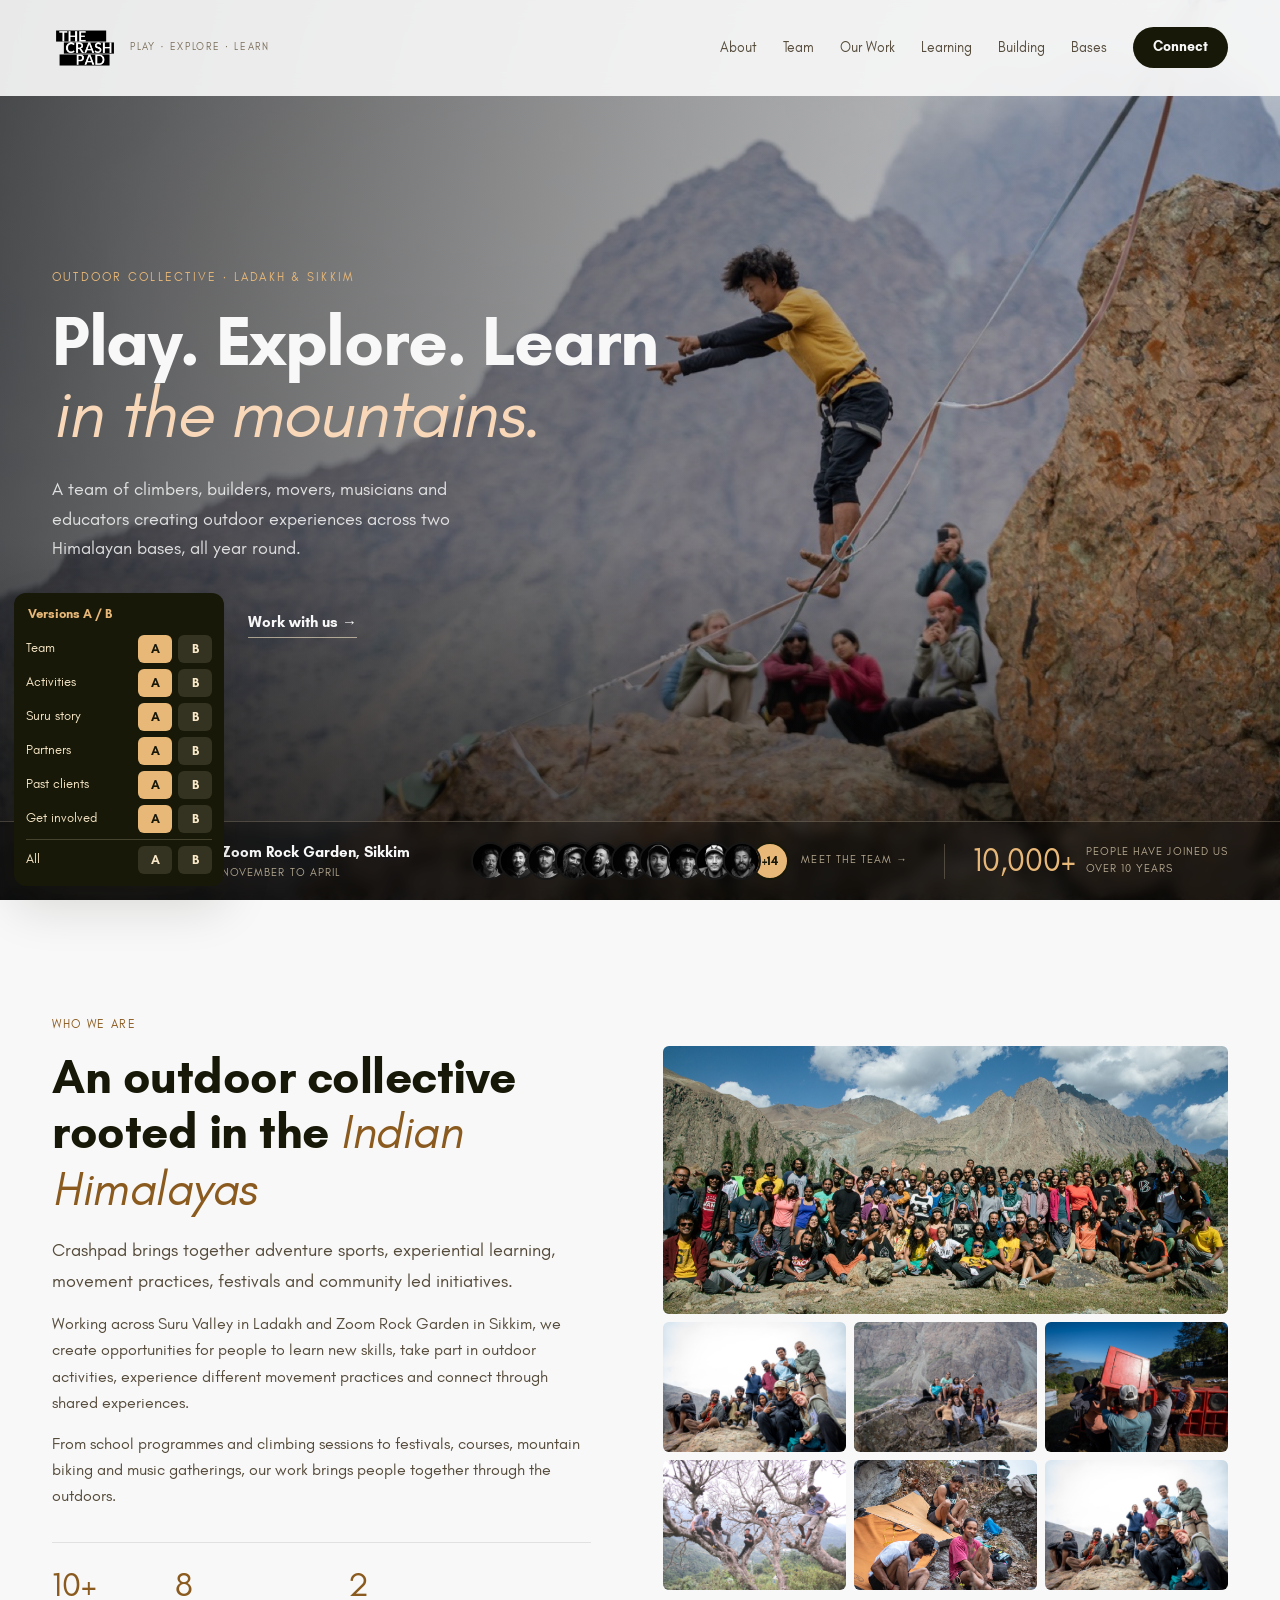
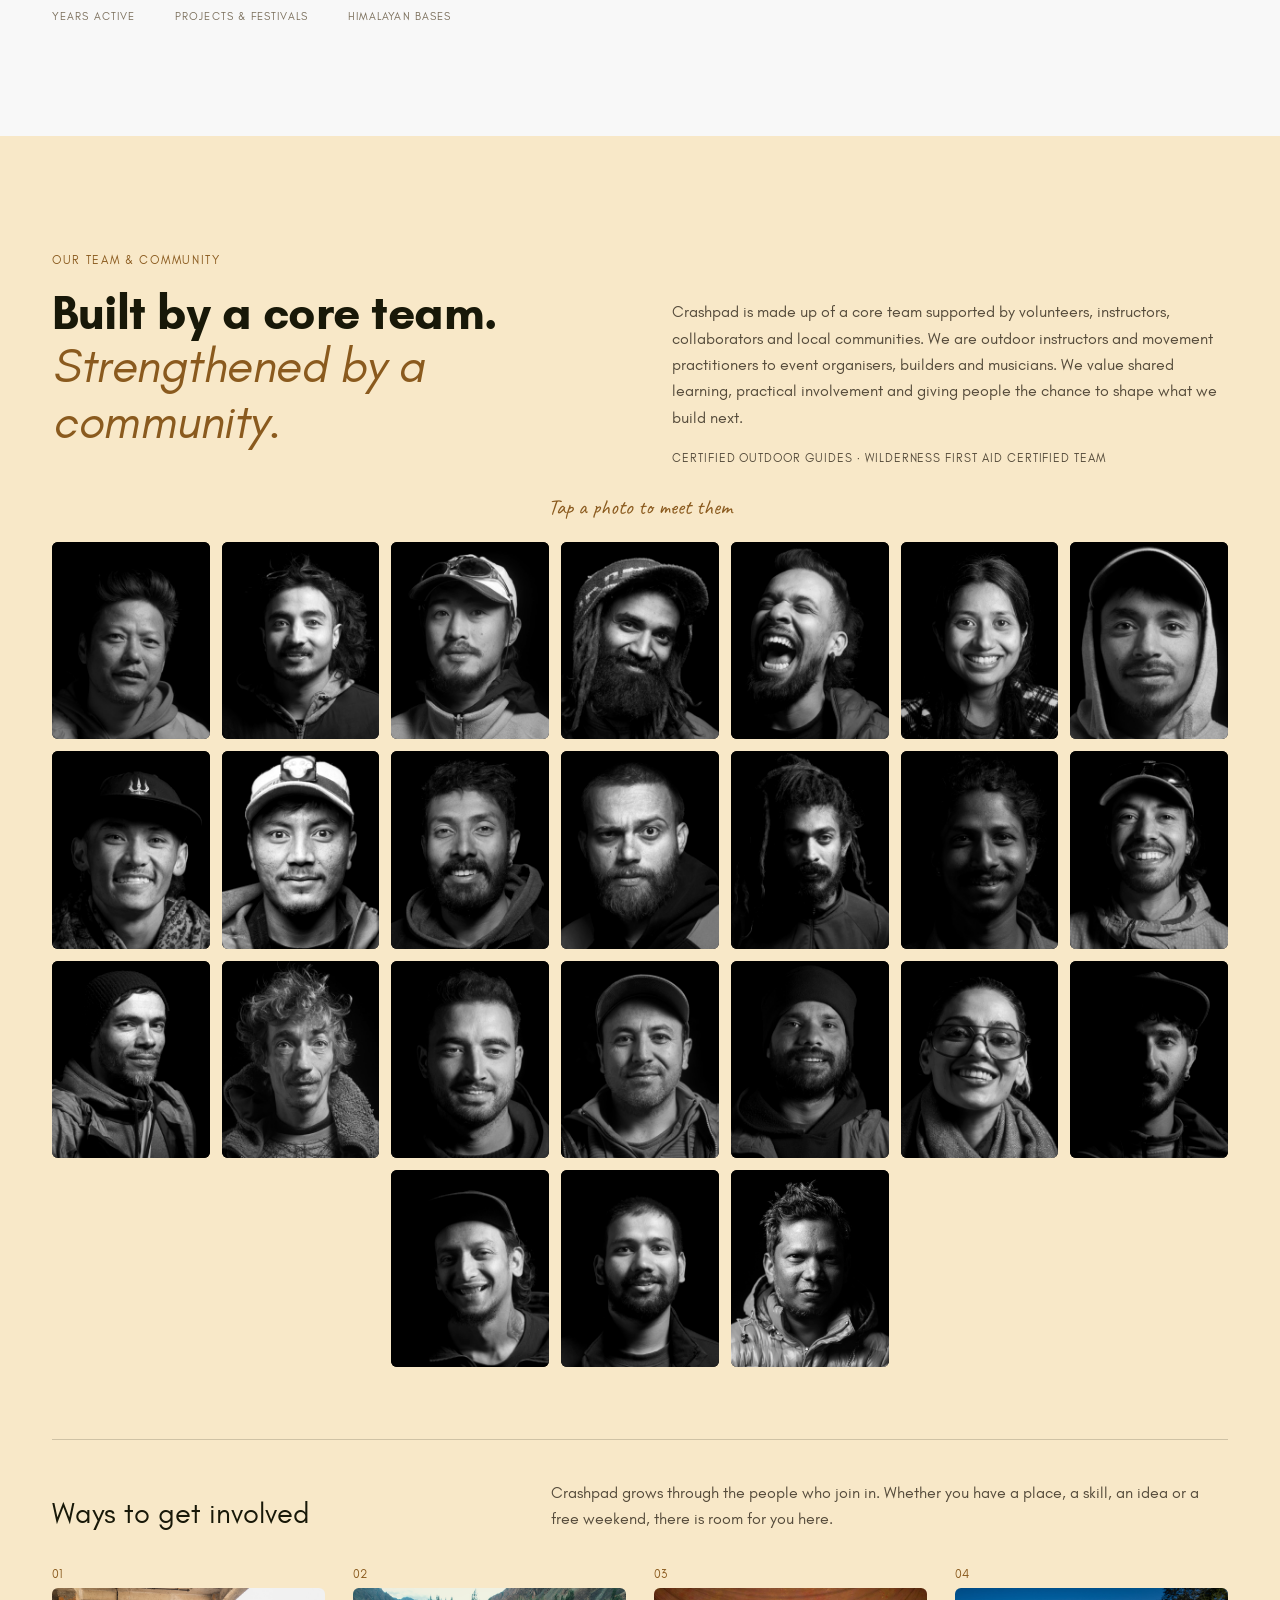
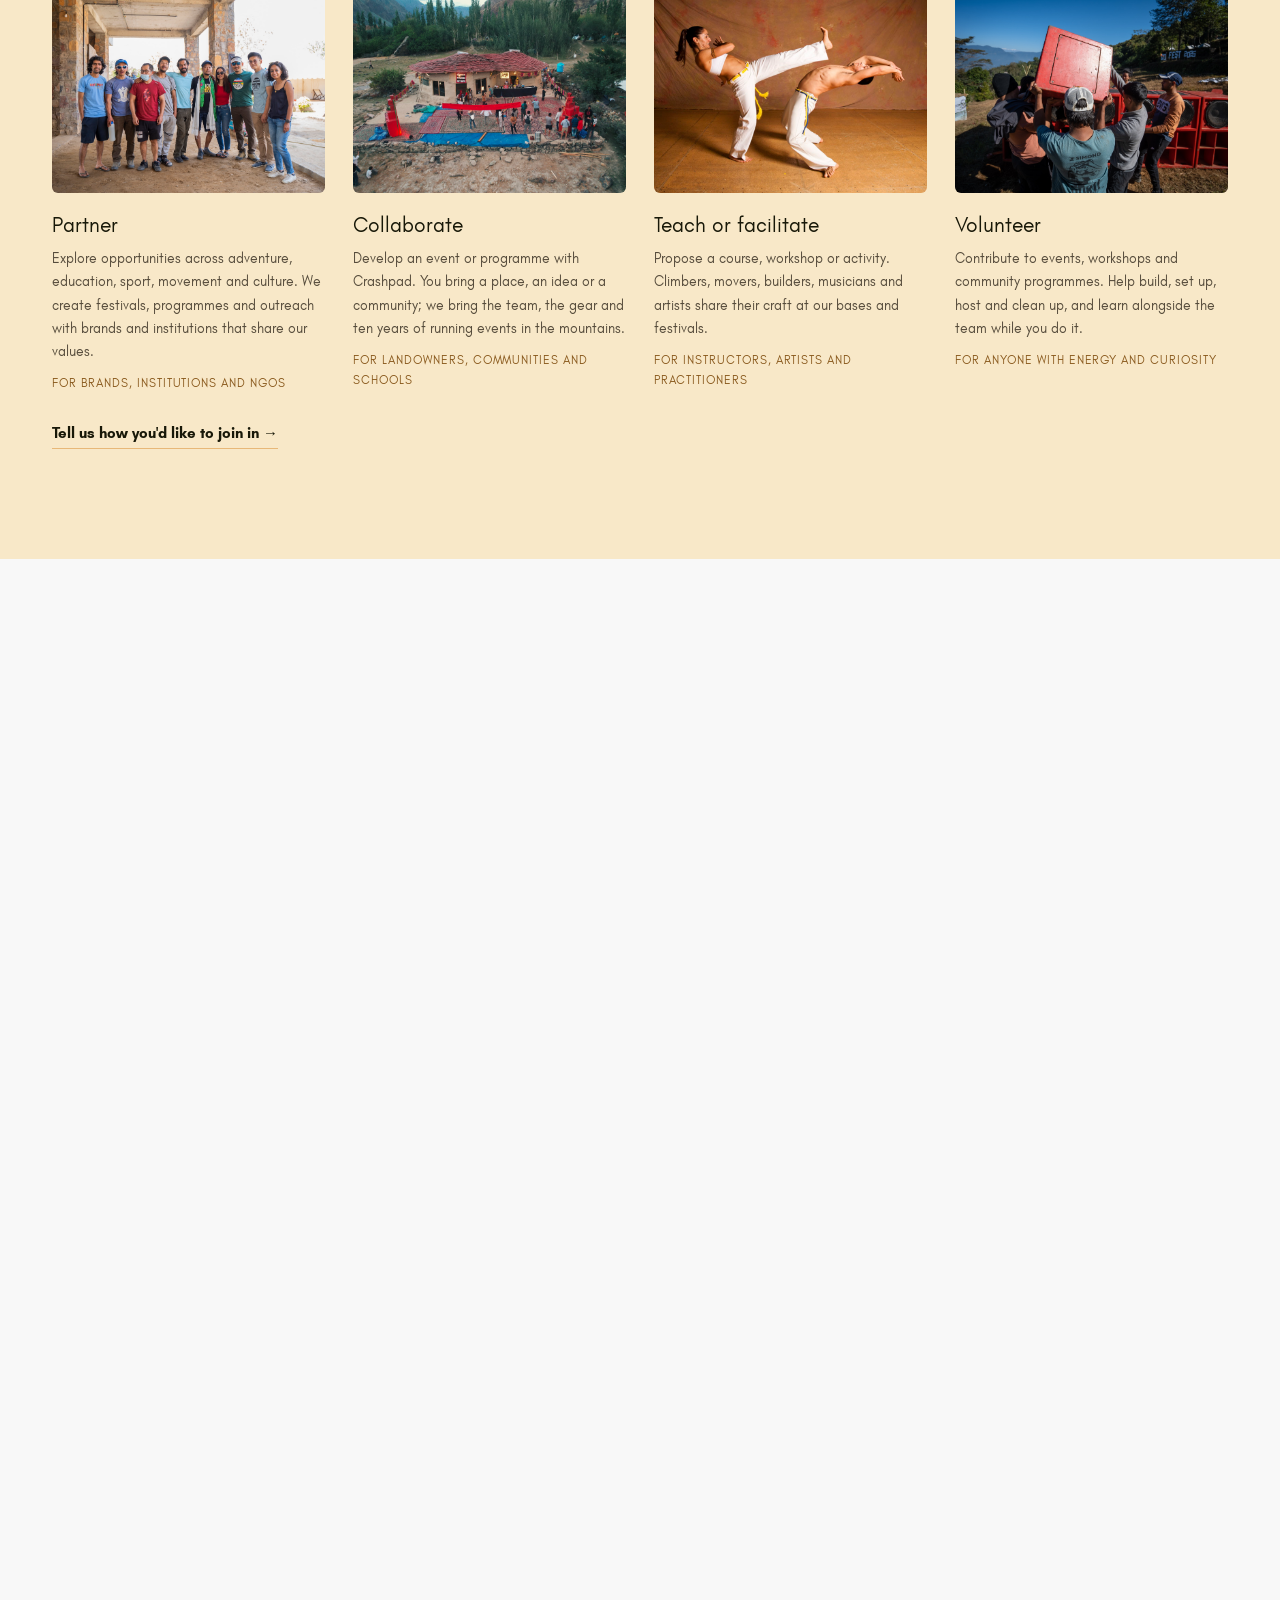
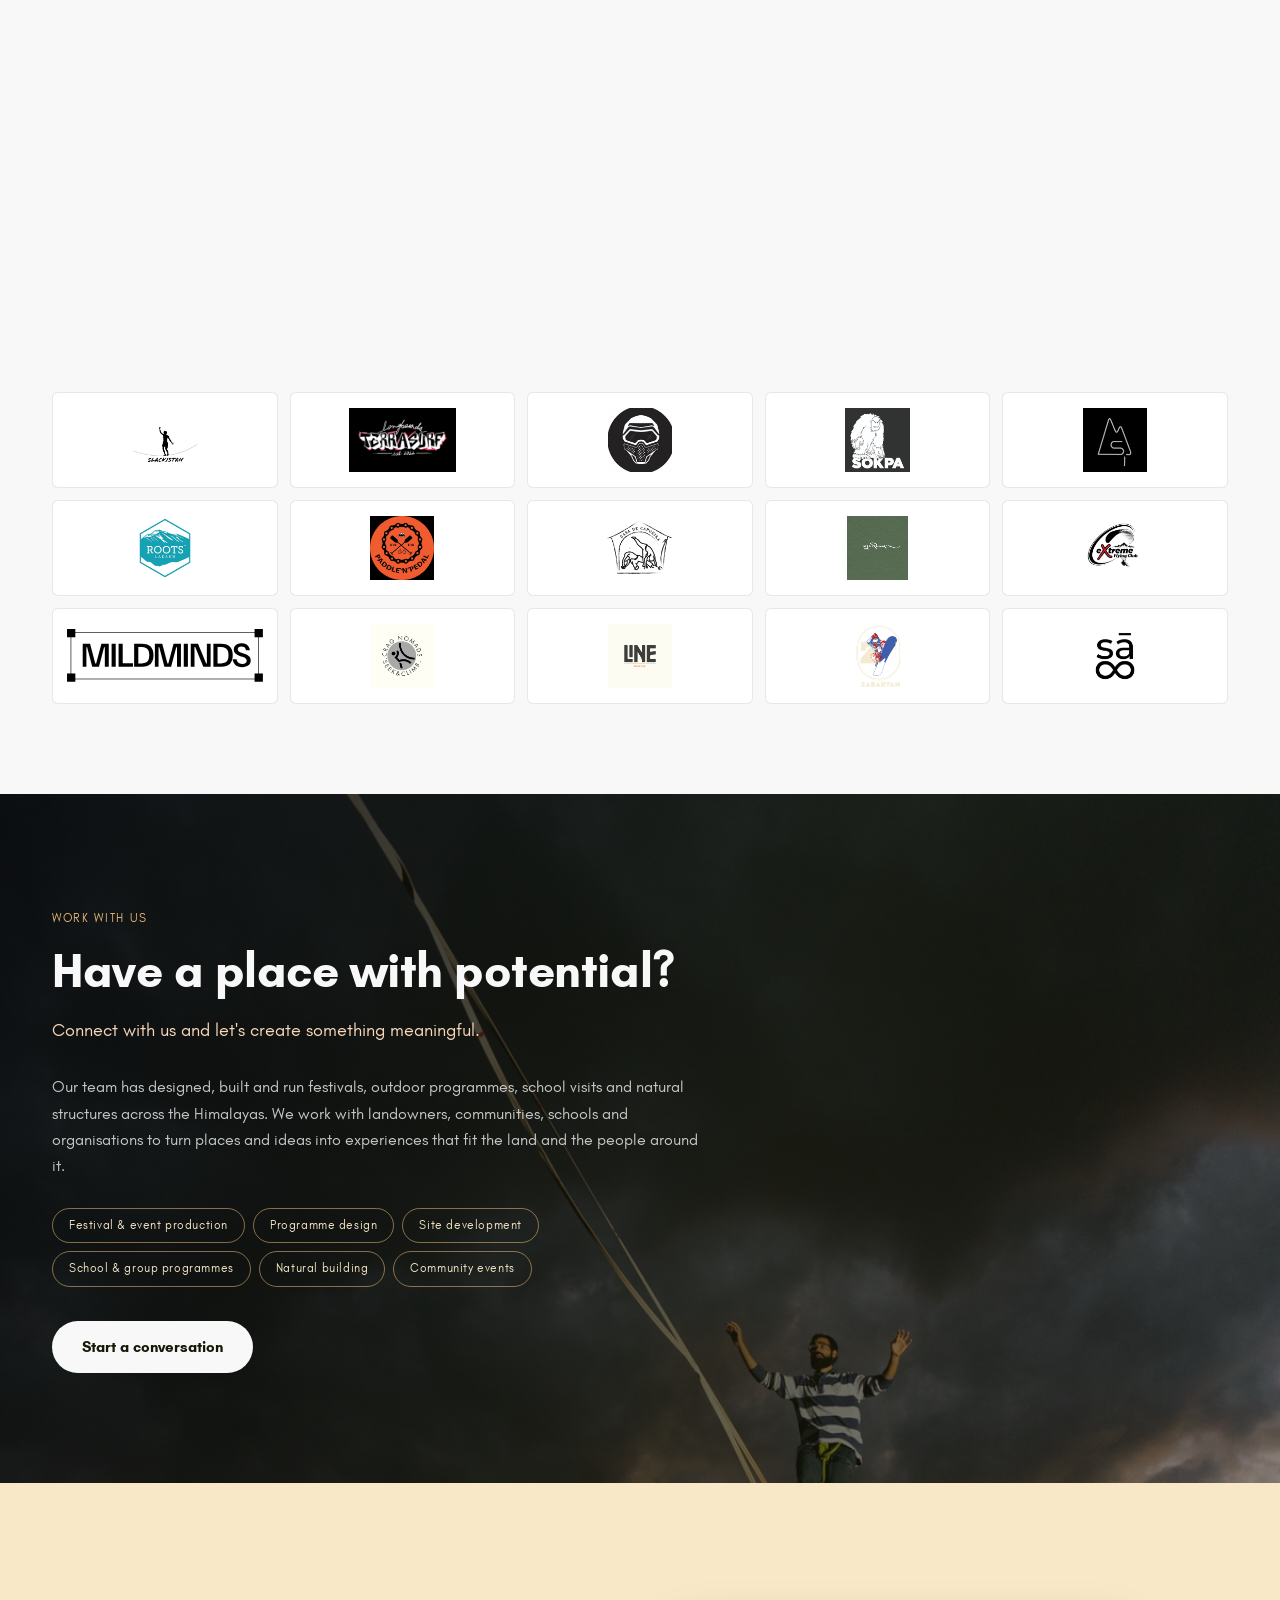
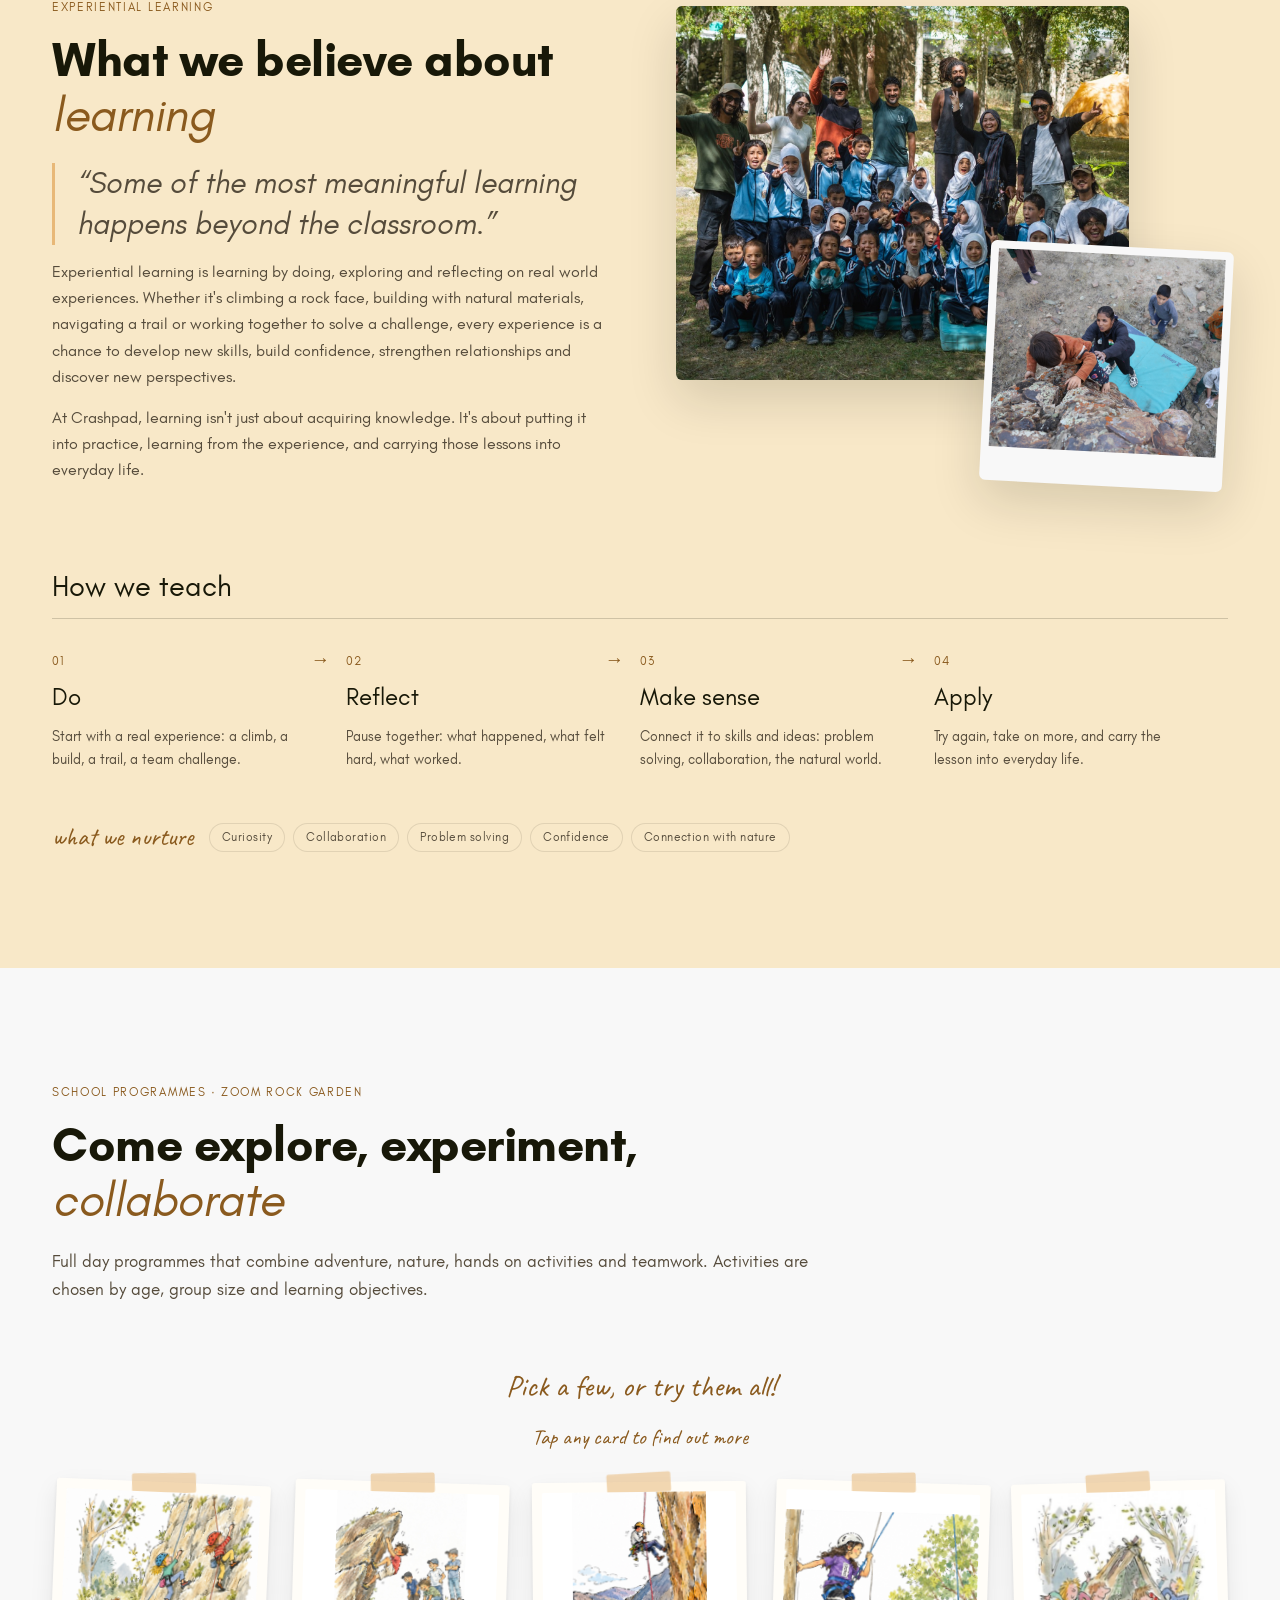
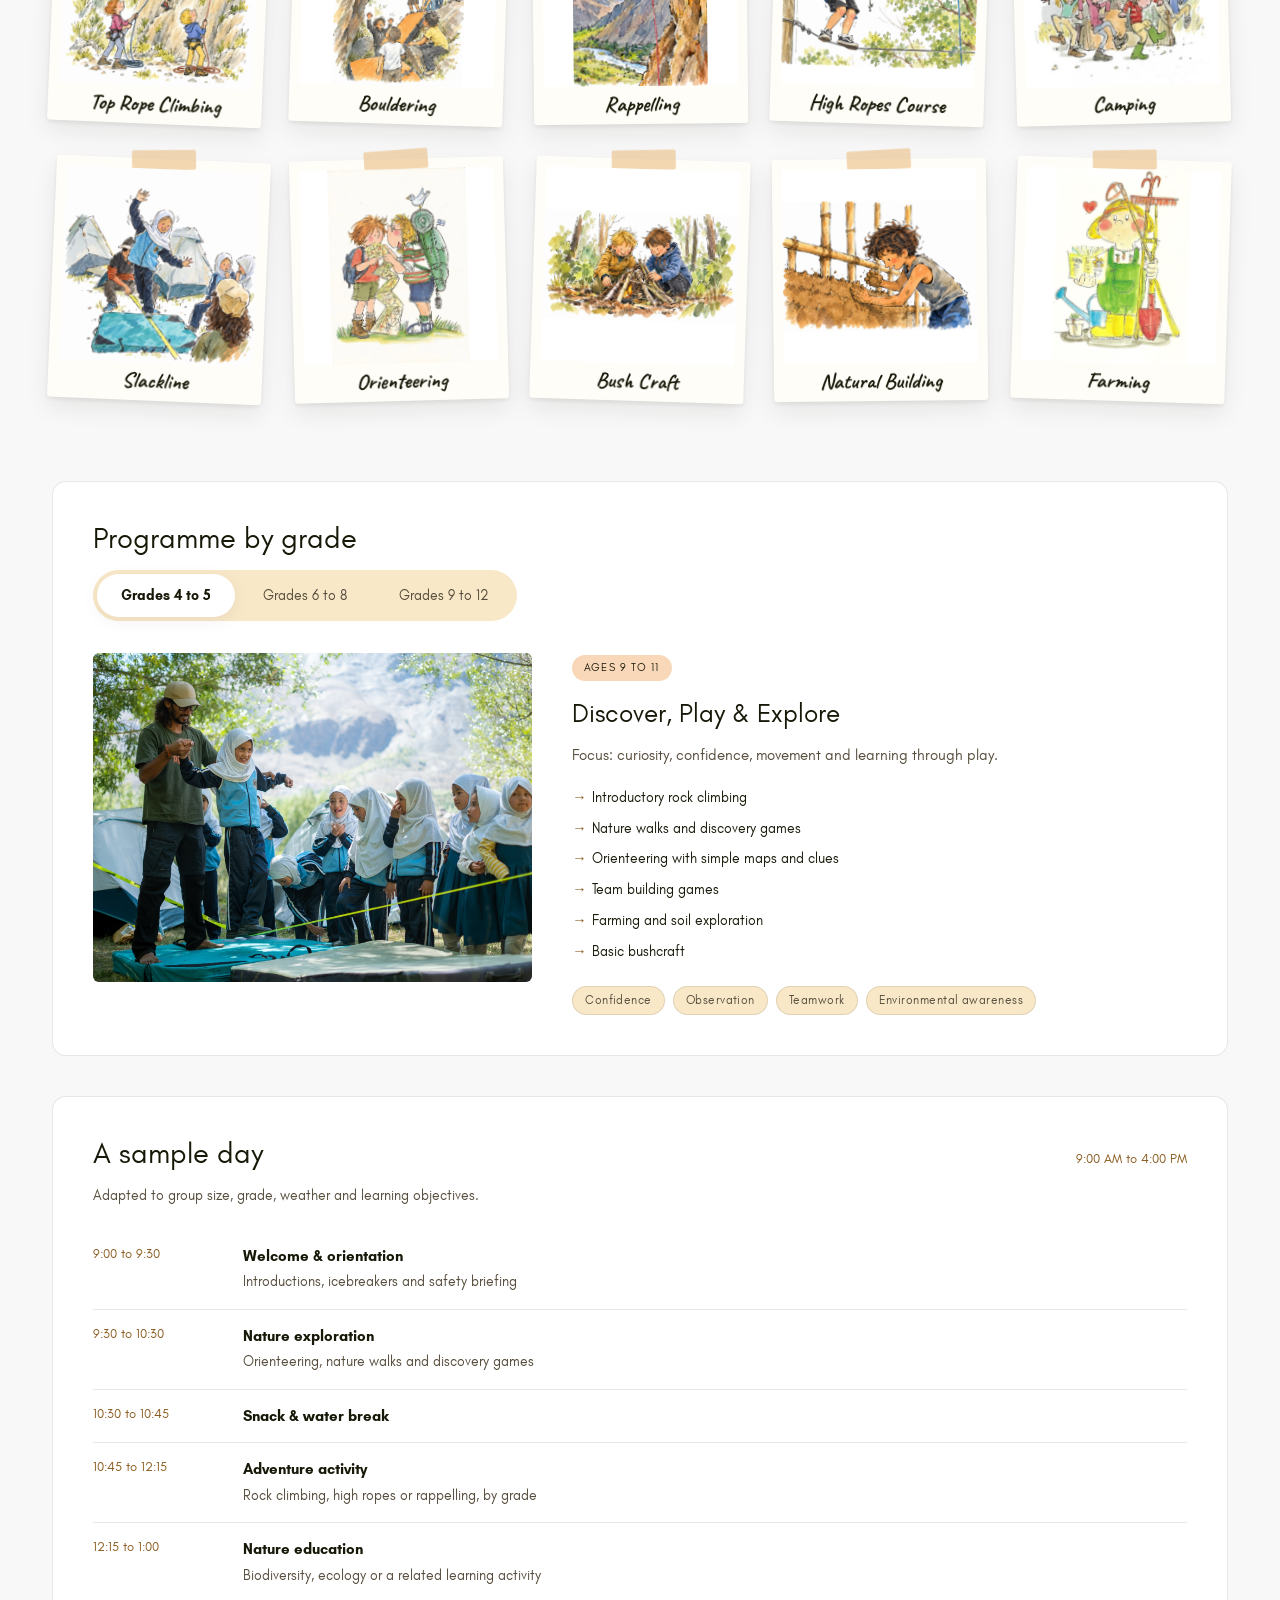
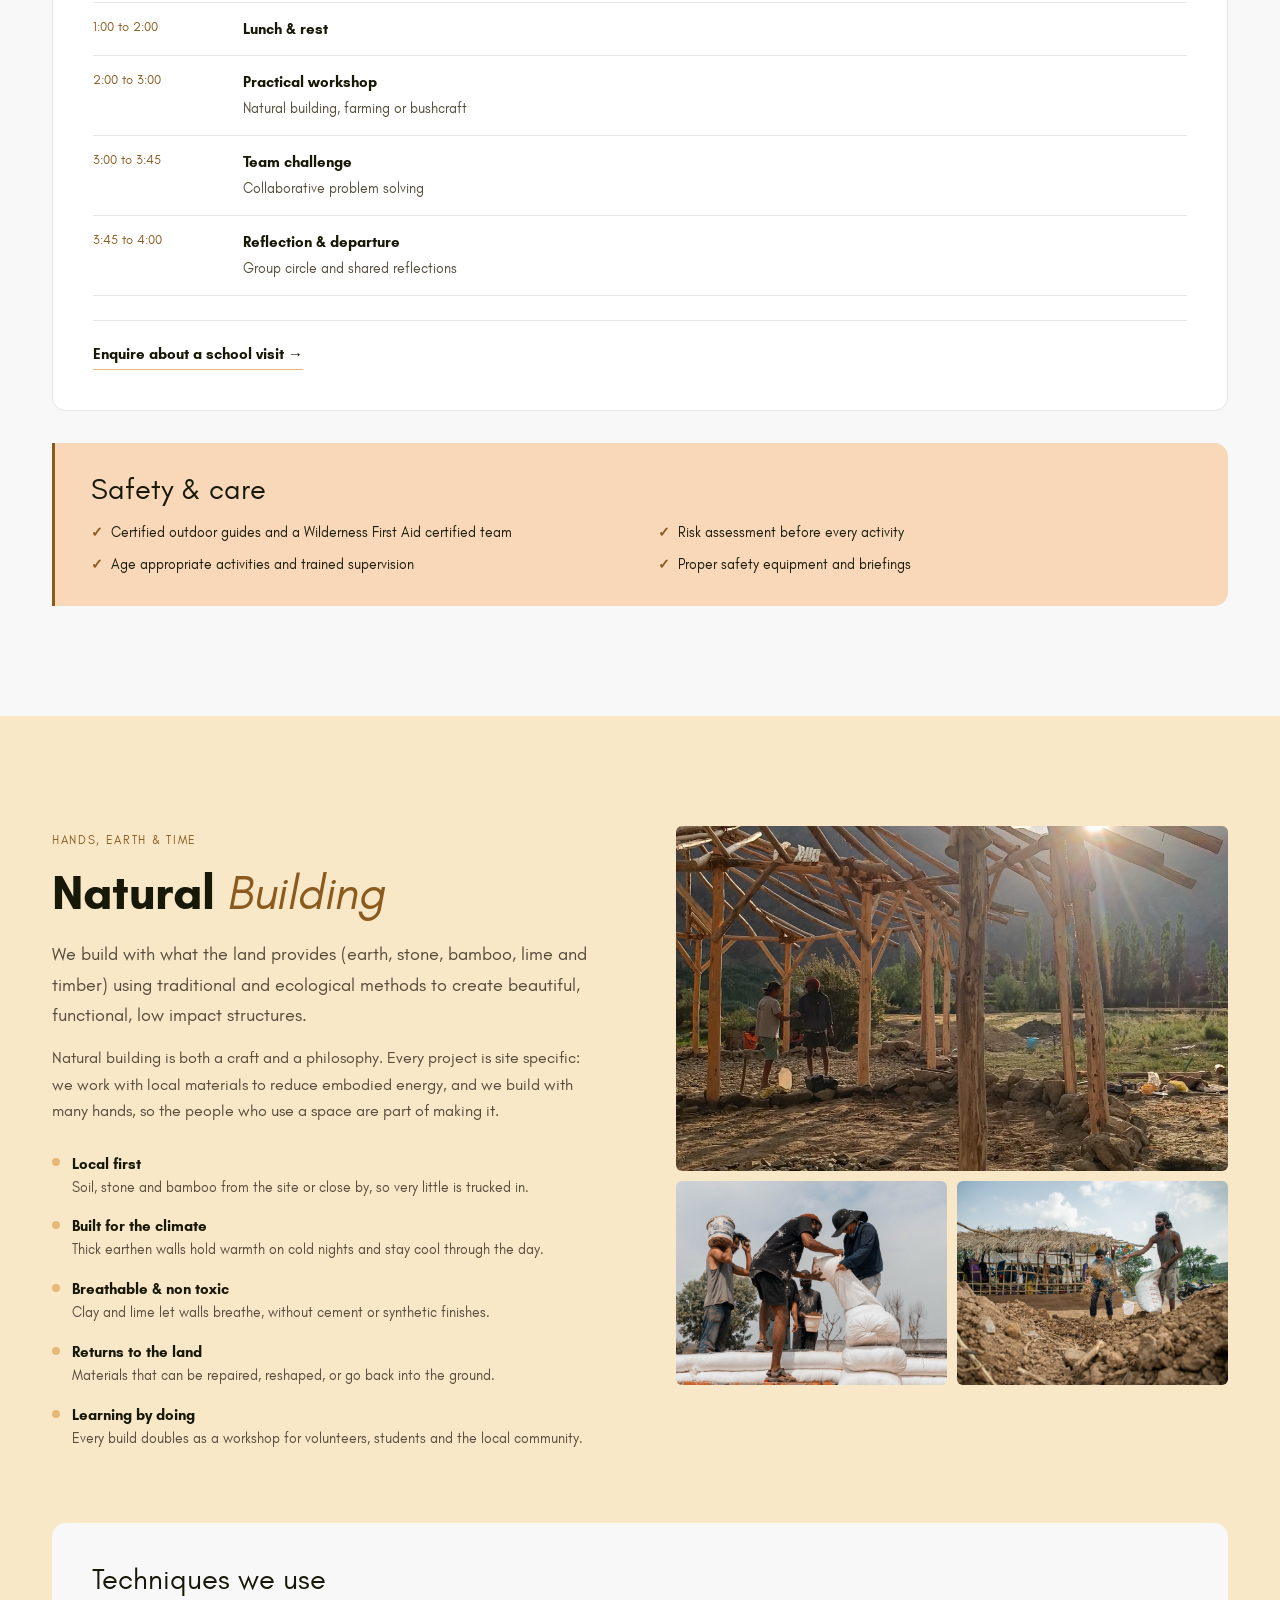
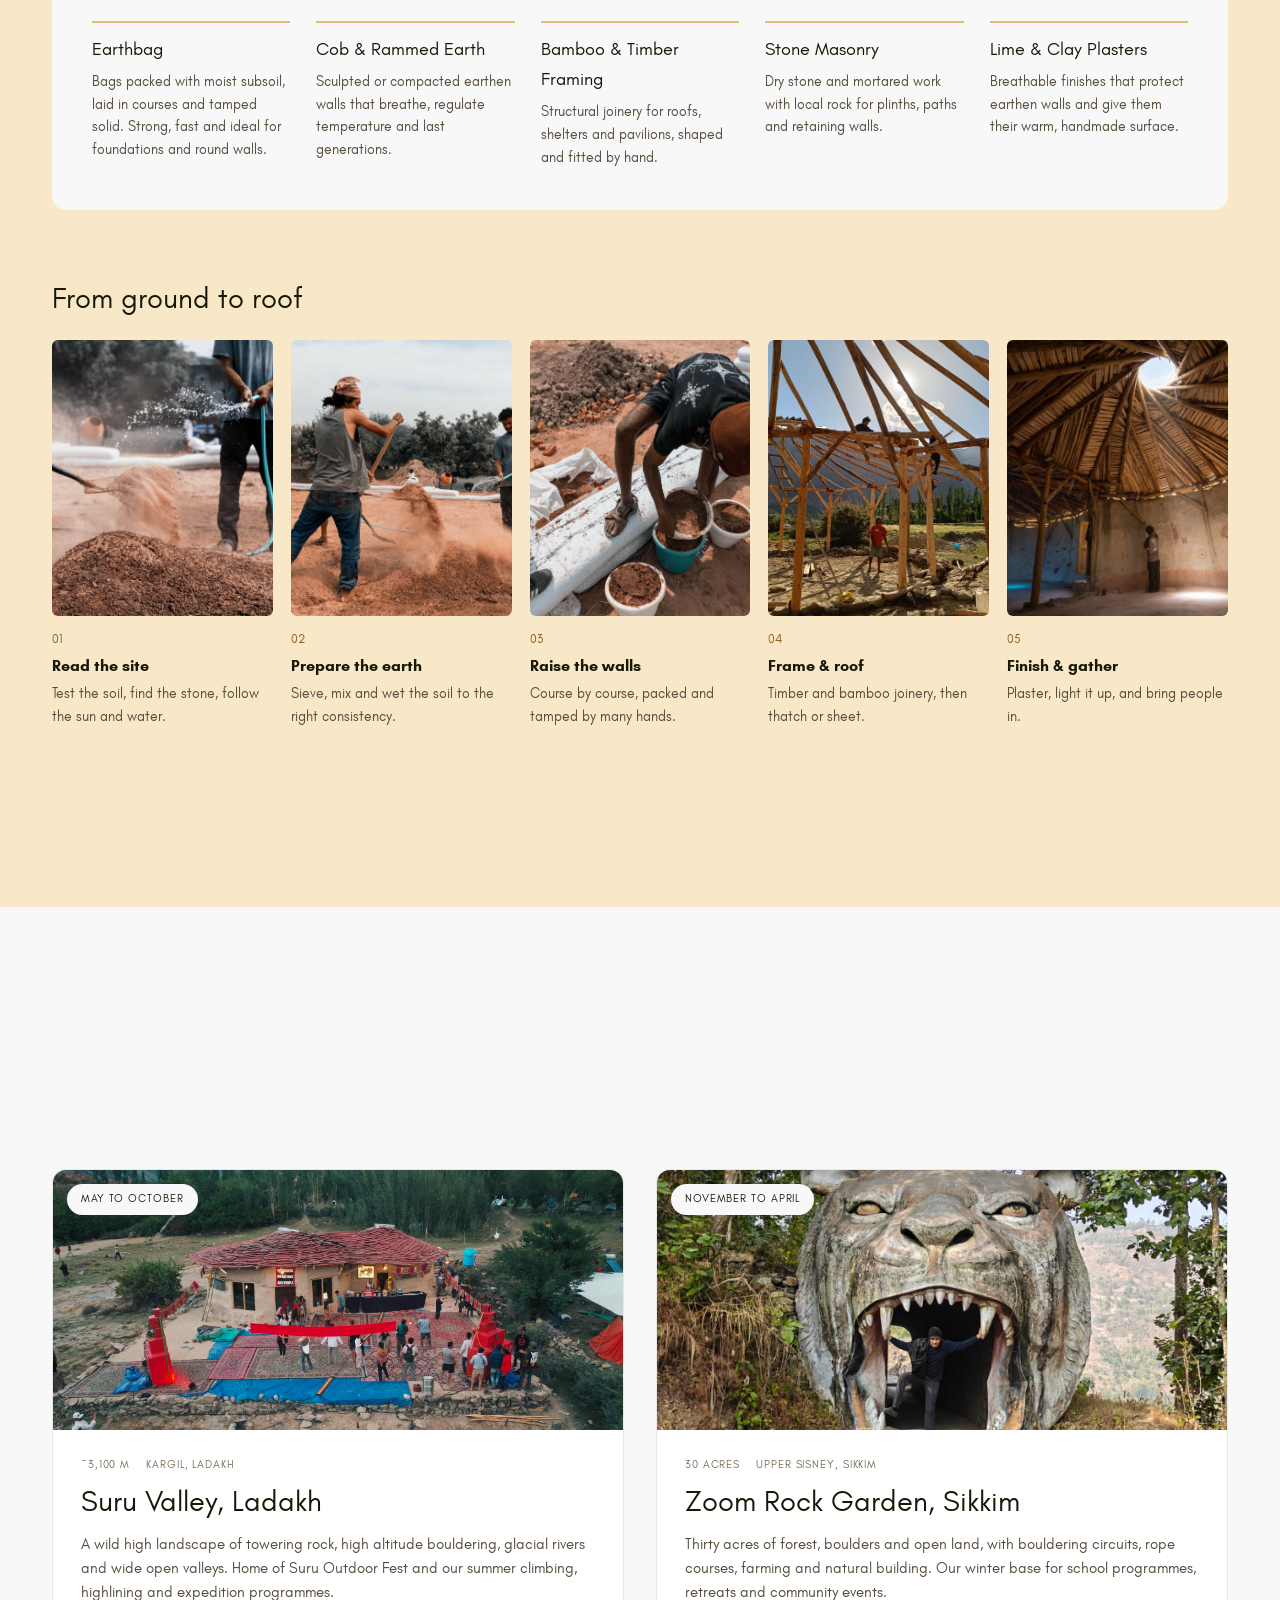
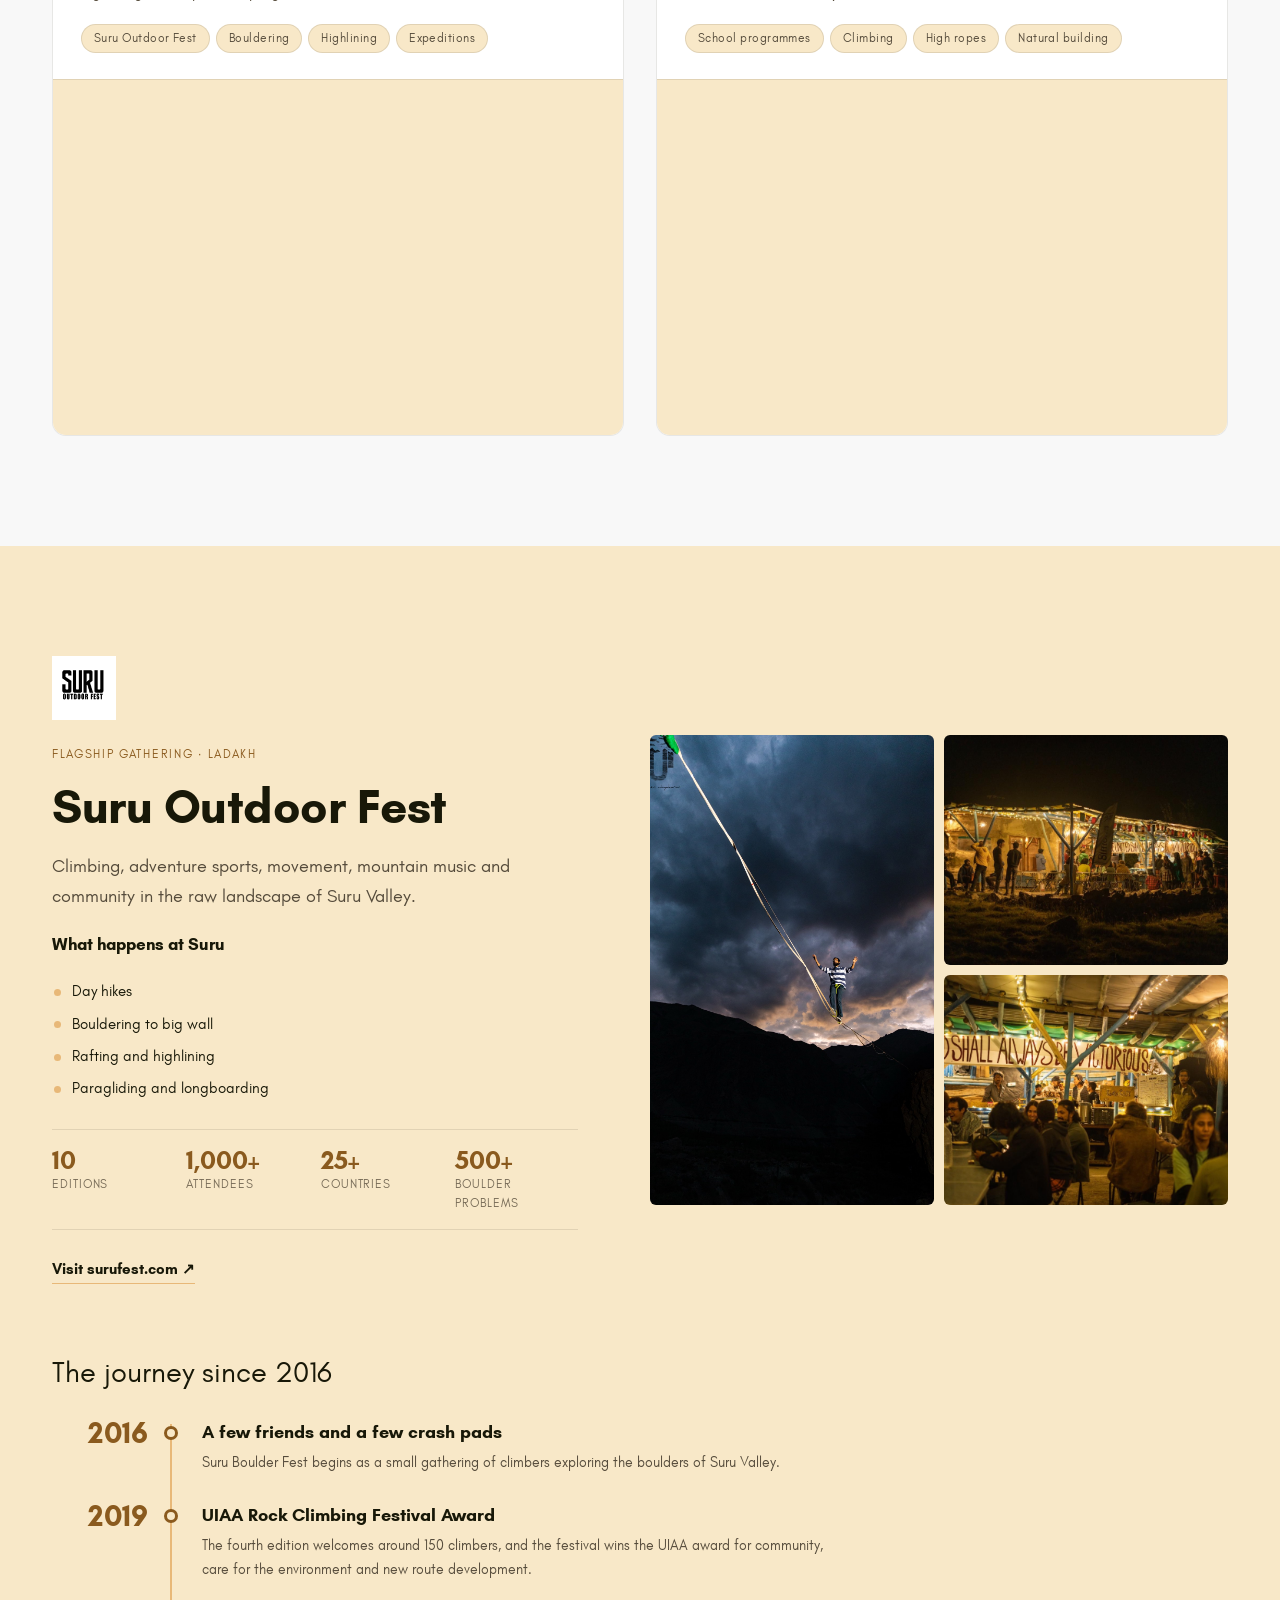
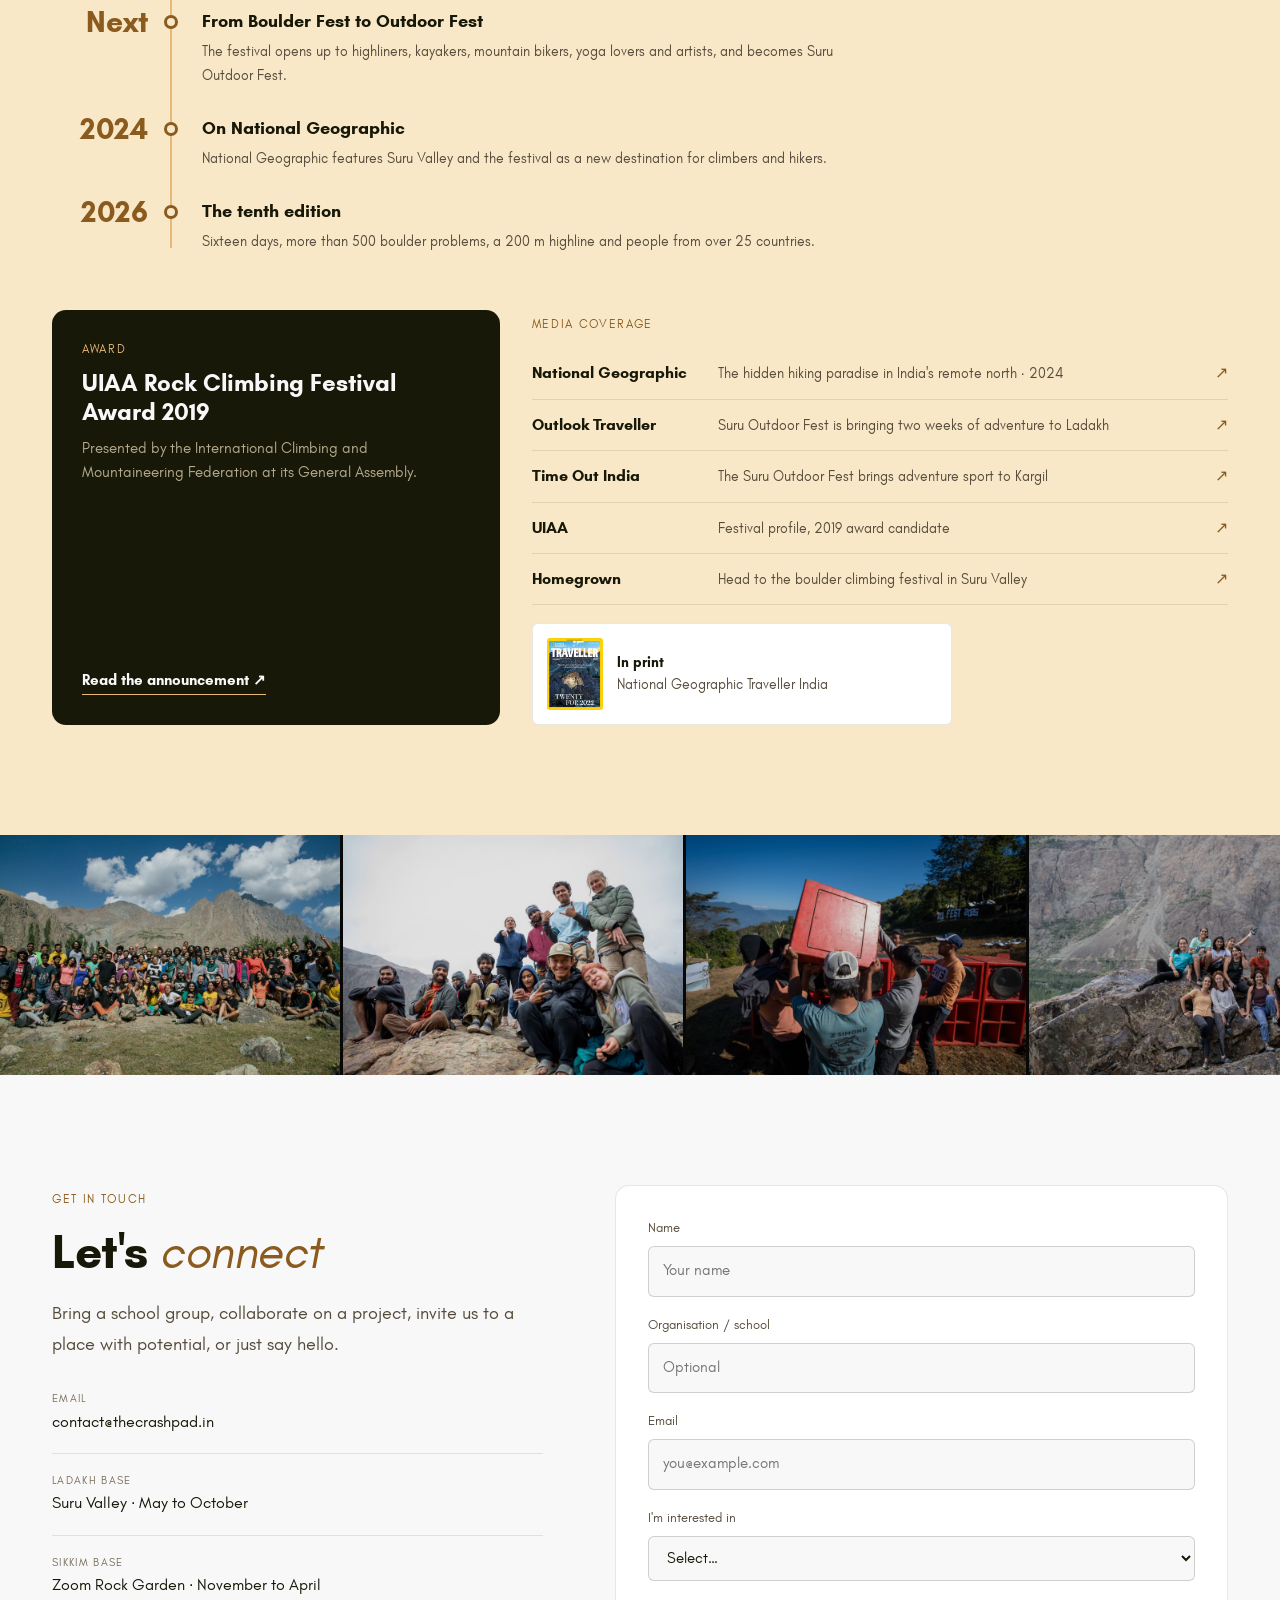
==== commit 1113906e: "Preview: two design versions for team, activities, Suru story, partners, clients and get involved - " ====
--- a/index.html
+++ b/index.html
@@ -12,9 +12,9 @@
   <meta name="theme-color" content="#F8F8F8">
   <link rel="icon" type="image/png" href="assets/img/Logo_images/crashpadlogo.png">
   <link rel="preload" href="assets/fonts/glacial-indifference-400.woff2" as="font" type="font/woff2" crossorigin>
-  <link rel="stylesheet" href="assets/css/style.css?v=9">
+  <link rel="stylesheet" href="assets/css/style.css?v=10">
 </head>
-<body>
+<body data-v-team="a" data-v-acts="a" data-v-suru="a" data-v-partners="a" data-v-clients="a" data-v-involve="a">
 
   <div class="page-loader" id="page-loader"><img src="assets/img/Logo_images/crashpadlogo.png" alt="The Crashpad"></div>
 
@@ -68,7 +68,7 @@
     <div class="container hero-content">
       <div class="hero-text">
         <span class="hero-eyebrow hide-phone">Outdoor collective · Ladakh &amp; Sikkim</span>
-        <h1>Play. Explore.<br><em>Learn in the mountains.</em></h1>
+        <h1><span class="h1-line">Play. Explore. Learn</span><em>in the mountains.</em></h1>
         <p class="hero-desc">A team of climbers, builders, movers, musicians and educators creating outdoor experiences across two Himalayan bases, all year round.</p>
         <div class="hero-cta-row">
           <a href="#projects" class="btn btn-light">See what we do</a>
@@ -81,7 +81,7 @@
         <div class="hero-base hide-phone"><strong>Suru Valley, Ladakh</strong><span>May to October</span></div>
         <div class="hero-base hide-phone"><strong>Zoom Rock Garden, Sikkim</strong><span>November to April</span></div>
         <a href="#team" class="hero-team hide-phone" aria-label="Meet the team">
-          <span class="hero-team-faces"><img src="assets/img/TeamProfile_images/face/jammy.jpg" alt="Jammy"><img src="assets/img/TeamProfile_images/face/ridam.jpg" alt="Ridam"><img src="assets/img/TeamProfile_images/face/pranesh.jpg" alt="Pranesh"><img src="assets/img/TeamProfile_images/face/subu.jpg" alt="Subu"><img src="assets/img/TeamProfile_images/face/sachin.jpg" alt="Sachhin"><img src="assets/img/TeamProfile_images/face/palak.jpg" alt="Palak"><img src="assets/img/TeamProfile_images/face/imti.jpg" alt="Imtiyaz"><img src="assets/img/TeamProfile_images/face/jigmet.jpg" alt="Jigmet"><img src="assets/img/TeamProfile_images/face/phuntsog.jpg" alt="Phuntsog"><img src="assets/img/TeamProfile_images/face/arjun.jpg" alt="Arjun"><span class="faces-more">+15</span></span>
+          <span class="hero-team-faces"><img src="assets/img/TeamProfile_images/face/jammy.jpg" alt="Jammy"><img src="assets/img/TeamProfile_images/face/ridam.jpg" alt="Ridam"><img src="assets/img/TeamProfile_images/face/pranesh.jpg" alt="Pranesh"><img src="assets/img/TeamProfile_images/face/subu.jpg" alt="Subu"><img src="assets/img/TeamProfile_images/face/sachin.jpg" alt="Sachin"><img src="assets/img/TeamProfile_images/face/palak.jpg" alt="Palak"><img src="assets/img/TeamProfile_images/face/imti.jpg" alt="Imtiyaz"><img src="assets/img/TeamProfile_images/face/jigmet.jpg" alt="Jigmet"><img src="assets/img/TeamProfile_images/face/phuntsog.jpg" alt="Phuntsog"><img src="assets/img/TeamProfile_images/face/arjun.jpg" alt="Arjun"><span class="faces-more">+14</span></span>
           <span class="hero-team-label">Meet the team &rarr;</span>
         </a>
                 <div class="hero-counter">
@@ -132,45 +132,65 @@
           <p class="team-credential">Certified outdoor guides · Wilderness First Aid certified team</p>
         </div>
       </div>
-      <!-- To add names/roles, put <figcaption>Name<span>Role</span></figcaption> inside each figure. -->
+      <p class="team-hint reveal">Tap a photo to meet them</p>
       <div class="team-grid reveal">
-          <figure class="portrait"><img src="assets/img/TeamProfile_images/sm/jammy.jpg" alt="Jammy" loading="lazy"><figcaption>Jammy</figcaption></figure>
-          <figure class="portrait"><img src="assets/img/TeamProfile_images/sm/ridam.jpg" alt="Ridam" loading="lazy"><figcaption>Ridam</figcaption></figure>
-          <figure class="portrait"><img src="assets/img/TeamProfile_images/sm/pranesh.jpg" alt="Pranesh" loading="lazy"><figcaption>Pranesh</figcaption></figure>
-          <figure class="portrait"><img src="assets/img/TeamProfile_images/sm/subu.jpg" alt="Subu" loading="lazy"><figcaption>Subu</figcaption></figure>
-          <figure class="portrait"><img src="assets/img/TeamProfile_images/sm/sachin.jpg" alt="Sachhin" loading="lazy"><figcaption>Sachhin</figcaption></figure>
-          <figure class="portrait"><img src="assets/img/TeamProfile_images/sm/palak.jpg" alt="Palak" loading="lazy"><figcaption>Palak</figcaption></figure>
-          <figure class="portrait"><img src="assets/img/TeamProfile_images/sm/imti.jpg" alt="Imtiyaz" loading="lazy"><figcaption>Imtiyaz</figcaption></figure>
-          <figure class="portrait"><img src="assets/img/TeamProfile_images/sm/jigmet.jpg" alt="Jigmet" loading="lazy"><figcaption>Jigmet</figcaption></figure>
-          <figure class="portrait"><img src="assets/img/TeamProfile_images/sm/phuntsog.jpg" alt="Phuntsog" loading="lazy"><figcaption>Phuntsog</figcaption></figure>
-          <figure class="portrait"><img src="assets/img/TeamProfile_images/sm/arjun.jpg" alt="Arjun" loading="lazy"><figcaption>Arjun</figcaption></figure>
-          <figure class="portrait"><img src="assets/img/TeamProfile_images/sm/rahul.jpg" alt="Rahul" loading="lazy"><figcaption>Rahul</figcaption></figure>
-          <figure class="portrait"><img src="assets/img/TeamProfile_images/sm/robbie.jpg" alt="Robbie" loading="lazy"><figcaption>Robbie</figcaption></figure>
-          <figure class="portrait"><img src="assets/img/TeamProfile_images/sm/shrutik.jpg" alt="Shrutik" loading="lazy"><figcaption>Shrutik</figcaption></figure>
-          <figure class="portrait"><img src="assets/img/TeamProfile_images/sm/muza.jpg" alt="Muza" loading="lazy"><figcaption>Muza</figcaption></figure>
-          <figure class="portrait"><img src="assets/img/TeamProfile_images/sm/suhail.jpg" alt="Suhail" loading="lazy"><figcaption>Suhail</figcaption></figure>
-          <figure class="portrait"><img src="assets/img/TeamProfile_images/sm/nico.jpg" alt="Nico" loading="lazy"><figcaption>Nico</figcaption></figure>
-          <figure class="portrait"><img src="assets/img/TeamProfile_images/sm/younus.jpg" alt="Younus" loading="lazy"><figcaption>Younus</figcaption></figure>
-          <figure class="portrait"><img src="assets/img/TeamProfile_images/sm/muzu.jpg" alt="Muzu" loading="lazy"><figcaption>Muzu</figcaption></figure>
-          <figure class="portrait"><img src="assets/img/TeamProfile_images/sm/pj.jpg" alt="PJ" loading="lazy"><figcaption>PJ</figcaption></figure>
-          <figure class="portrait"><img src="assets/img/TeamProfile_images/sm/naina.jpg" alt="Naina" loading="lazy"><figcaption>Naina</figcaption></figure>
-          <figure class="portrait"><img src="assets/img/TeamProfile_images/sm/anelyangmo.jpg" alt="Anely Angmo" loading="lazy"><figcaption>Anely Angmo</figcaption></figure>
-          <figure class="portrait"><img src="assets/img/TeamProfile_images/sm/kapil.jpg" alt="Kapil" loading="lazy"><figcaption>Kapil</figcaption></figure>
-          <figure class="portrait"><img src="assets/img/TeamProfile_images/sm/abhi.jpg" alt="Abhi" loading="lazy"><figcaption>Abhi</figcaption></figure>
-          <figure class="portrait"><img src="assets/img/TeamProfile_images/sm/fareed.jpg" alt="Fareed" loading="lazy"><figcaption>Fareed</figcaption></figure>
-          <figure class="portrait"><img src="assets/img/TeamProfile_images/sm/sharad.jpg" alt="Sharad" loading="lazy"><figcaption>Sharad</figcaption></figure>
+          <button type="button" class="portrait" data-name="Jammy" data-ig="jammy_explores" data-photo="assets/img/TeamProfile_images/jammy.jpg" aria-label="Jammy"><img src="assets/img/TeamProfile_images/sm/jammy.jpg" alt="Jammy" loading="lazy"><span class="member-info"><strong>Jammy</strong><a class="member-ig" href="https://www.instagram.com/jammy_explores/" target="_blank" rel="noopener">@jammy_explores</a></span></button>
+          <button type="button" class="portrait" data-name="Ridam" data-ig="climbing.ridam_4.20" data-photo="assets/img/TeamProfile_images/ridam.jpg" aria-label="Ridam"><img src="assets/img/TeamProfile_images/sm/ridam.jpg" alt="Ridam" loading="lazy"><span class="member-info"><strong>Ridam</strong><a class="member-ig" href="https://www.instagram.com/climbing.ridam_4.20/" target="_blank" rel="noopener">@climbing.ridam_4.20</a></span></button>
+          <button type="button" class="portrait" data-name="Pranesh" data-ig="nisturi" data-photo="assets/img/TeamProfile_images/pranesh.jpg" aria-label="Pranesh"><img src="assets/img/TeamProfile_images/sm/pranesh.jpg" alt="Pranesh" loading="lazy"><span class="member-info"><strong>Pranesh</strong><a class="member-ig" href="https://www.instagram.com/nisturi/" target="_blank" rel="noopener">@nisturi</a></span></button>
+          <button type="button" class="portrait" data-name="Subu" data-ig="plantationshound" data-photo="assets/img/TeamProfile_images/subu.jpg" aria-label="Subu"><img src="assets/img/TeamProfile_images/sm/subu.jpg" alt="Subu" loading="lazy"><span class="member-info"><strong>Subu</strong><a class="member-ig" href="https://www.instagram.com/plantationshound/" target="_blank" rel="noopener">@plantationshound</a></span></button>
+          <button type="button" class="portrait" data-name="Sachin" data-ig="sachin_singhhhhh" data-photo="assets/img/TeamProfile_images/sachin.jpg" aria-label="Sachin"><img src="assets/img/TeamProfile_images/sm/sachin.jpg" alt="Sachin" loading="lazy"><span class="member-info"><strong>Sachin</strong><a class="member-ig" href="https://www.instagram.com/sachin_singhhhhh/" target="_blank" rel="noopener">@sachin_singhhhhh</a></span></button>
+          <button type="button" class="portrait" data-name="Palak" data-ig="thisispalakhere" data-photo="assets/img/TeamProfile_images/palak.jpg" aria-label="Palak"><img src="assets/img/TeamProfile_images/sm/palak.jpg" alt="Palak" loading="lazy"><span class="member-info"><strong>Palak</strong><a class="member-ig" href="https://www.instagram.com/thisispalakhere/" target="_blank" rel="noopener">@thisispalakhere</a></span></button>
+          <button type="button" class="portrait" data-name="Imtiyaz" data-ig="imtiyaz_ri_mi" data-photo="assets/img/TeamProfile_images/imti.jpg" aria-label="Imtiyaz"><img src="assets/img/TeamProfile_images/sm/imti.jpg" alt="Imtiyaz" loading="lazy"><span class="member-info"><strong>Imtiyaz</strong><a class="member-ig" href="https://www.instagram.com/imtiyaz_ri_mi/" target="_blank" rel="noopener">@imtiyaz_ri_mi</a></span></button>
+          <button type="button" class="portrait" data-name="Jigmet" data-ig="originaloser" data-photo="assets/img/TeamProfile_images/jigmet.jpg" aria-label="Jigmet"><img src="assets/img/TeamProfile_images/sm/jigmet.jpg" alt="Jigmet" loading="lazy"><span class="member-info"><strong>Jigmet</strong><a class="member-ig" href="https://www.instagram.com/originaloser/" target="_blank" rel="noopener">@originaloser</a></span></button>
+          <button type="button" class="portrait" data-name="Phuntsog" data-ig="phuntsog_por" data-photo="assets/img/TeamProfile_images/phuntsog.jpg" aria-label="Phuntsog"><img src="assets/img/TeamProfile_images/sm/phuntsog.jpg" alt="Phuntsog" loading="lazy"><span class="member-info"><strong>Phuntsog</strong><a class="member-ig" href="https://www.instagram.com/phuntsog_por/" target="_blank" rel="noopener">@phuntsog_por</a></span></button>
+          <button type="button" class="portrait" data-name="Arjun" data-ig="extremeways" data-photo="assets/img/TeamProfile_images/arjun.jpg" aria-label="Arjun"><img src="assets/img/TeamProfile_images/sm/arjun.jpg" alt="Arjun" loading="lazy"><span class="member-info"><strong>Arjun</strong><a class="member-ig" href="https://www.instagram.com/extremeways/" target="_blank" rel="noopener">@extremeways</a></span></button>
+          <button type="button" class="portrait" data-name="Rahul" data-ig="oyeeitsrahulokay" data-photo="assets/img/TeamProfile_images/rahul.jpg" aria-label="Rahul"><img src="assets/img/TeamProfile_images/sm/rahul.jpg" alt="Rahul" loading="lazy"><span class="member-info"><strong>Rahul</strong><a class="member-ig" href="https://www.instagram.com/oyeeitsrahulokay/" target="_blank" rel="noopener">@oyeeitsrahulokay</a></span></button>
+          <button type="button" class="portrait" data-name="Robbie" data-ig="lobster__l" data-photo="assets/img/TeamProfile_images/robbie.jpg" aria-label="Robbie"><img src="assets/img/TeamProfile_images/sm/robbie.jpg" alt="Robbie" loading="lazy"><span class="member-info"><strong>Robbie</strong><a class="member-ig" href="https://www.instagram.com/lobster__l/" target="_blank" rel="noopener">@lobster__l</a></span></button>
+          <button type="button" class="portrait" data-name="Shrutik" data-ig="shrutrek" data-photo="assets/img/TeamProfile_images/shrutik.jpg" aria-label="Shrutik"><img src="assets/img/TeamProfile_images/sm/shrutik.jpg" alt="Shrutik" loading="lazy"><span class="member-info"><strong>Shrutik</strong><a class="member-ig" href="https://www.instagram.com/shrutrek/" target="_blank" rel="noopener">@shrutrek</a></span></button>
+          <button type="button" class="portrait" data-name="Muza" data-ig="hussainmuzaffar" data-photo="assets/img/TeamProfile_images/muza.jpg" aria-label="Muza"><img src="assets/img/TeamProfile_images/sm/muza.jpg" alt="Muza" loading="lazy"><span class="member-info"><strong>Muza</strong><a class="member-ig" href="https://www.instagram.com/hussainmuzaffar/" target="_blank" rel="noopener">@hussainmuzaffar</a></span></button>
+          <button type="button" class="portrait" data-name="Suhail" data-ig="so_kako" data-photo="assets/img/TeamProfile_images/suhail.jpg" aria-label="Suhail"><img src="assets/img/TeamProfile_images/sm/suhail.jpg" alt="Suhail" loading="lazy"><span class="member-info"><strong>Suhail</strong><a class="member-ig" href="https://www.instagram.com/so_kako/" target="_blank" rel="noopener">@so_kako</a></span></button>
+          <button type="button" class="portrait" data-name="Nico" data-ig="" data-photo="assets/img/TeamProfile_images/nico.jpg" aria-label="Nico"><img src="assets/img/TeamProfile_images/sm/nico.jpg" alt="Nico" loading="lazy"><span class="member-info"><strong>Nico</strong><span class="member-ig none">Instagram coming soon</span></span></button>
+          <button type="button" class="portrait" data-name="Younus" data-ig="" data-photo="assets/img/TeamProfile_images/younus.jpg" aria-label="Younus"><img src="assets/img/TeamProfile_images/sm/younus.jpg" alt="Younus" loading="lazy"><span class="member-info"><strong>Younus</strong><span class="member-ig none">Instagram coming soon</span></span></button>
+          <button type="button" class="portrait" data-name="Muzu" data-ig="kargil_pa" data-photo="assets/img/TeamProfile_images/muzu.jpg" aria-label="Muzu"><img src="assets/img/TeamProfile_images/sm/muzu.jpg" alt="Muzu" loading="lazy"><span class="member-info"><strong>Muzu</strong><a class="member-ig" href="https://www.instagram.com/kargil_pa/" target="_blank" rel="noopener">@kargil_pa</a></span></button>
+          <button type="button" class="portrait" data-name="PJ" data-ig="pranjaljohri" data-photo="assets/img/TeamProfile_images/pj.jpg" aria-label="PJ"><img src="assets/img/TeamProfile_images/sm/pj.jpg" alt="PJ" loading="lazy"><span class="member-info"><strong>PJ</strong><a class="member-ig" href="https://www.instagram.com/pranjaljohri/" target="_blank" rel="noopener">@pranjaljohri</a></span></button>
+          <button type="button" class="portrait" data-name="Naina" data-ig="nainasahni" data-photo="assets/img/TeamProfile_images/naina.jpg" aria-label="Naina"><img src="assets/img/TeamProfile_images/sm/naina.jpg" alt="Naina" loading="lazy"><span class="member-info"><strong>Naina</strong><a class="member-ig" href="https://www.instagram.com/nainasahni/" target="_blank" rel="noopener">@nainasahni</a></span></button>
+          <button type="button" class="portrait" data-name="Kapil" data-ig="kapilness" data-photo="assets/img/TeamProfile_images/kapil.jpg" aria-label="Kapil"><img src="assets/img/TeamProfile_images/sm/kapil.jpg" alt="Kapil" loading="lazy"><span class="member-info"><strong>Kapil</strong><a class="member-ig" href="https://www.instagram.com/kapilness/" target="_blank" rel="noopener">@kapilness</a></span></button>
+          <button type="button" class="portrait" data-name="Abhi" data-ig="abi_isiwaqt" data-photo="assets/img/TeamProfile_images/abhi.jpg" aria-label="Abhi"><img src="assets/img/TeamProfile_images/sm/abhi.jpg" alt="Abhi" loading="lazy"><span class="member-info"><strong>Abhi</strong><a class="member-ig" href="https://www.instagram.com/abi_isiwaqt/" target="_blank" rel="noopener">@abi_isiwaqt</a></span></button>
+          <button type="button" class="portrait" data-name="Farid" data-ig="mohammadfaridmohsin" data-photo="assets/img/TeamProfile_images/fareed.jpg" aria-label="Farid"><img src="assets/img/TeamProfile_images/sm/fareed.jpg" alt="Farid" loading="lazy"><span class="member-info"><strong>Farid</strong><a class="member-ig" href="https://www.instagram.com/mohammadfaridmohsin/" target="_blank" rel="noopener">@mohammadfaridmohsin</a></span></button>
+          <button type="button" class="portrait" data-name="Sharad" data-ig="khiyalisharad" data-photo="assets/img/TeamProfile_images/sharad.jpg" aria-label="Sharad"><img src="assets/img/TeamProfile_images/sm/sharad.jpg" alt="Sharad" loading="lazy"><span class="member-info"><strong>Sharad</strong><a class="member-ig" href="https://www.instagram.com/khiyalisharad/" target="_blank" rel="noopener">@khiyalisharad</a></span></button>
       </div>
       <div class="get-involved reveal">
-        <div>
+        <div class="gi-head">
           <h3>Ways to get involved</h3>
-          <a href="#contact" class="text-link">Tell us how you'd like to join in &rarr;</a>
+          <p>Crashpad grows through the people who join in. Whether you have a place, a skill, an idea or a free weekend, there is room for you here.</p>
         </div>
         <ol class="involve-list">
-          <li><strong>Partner</strong><span>Explore opportunities across adventure, education, sport, movement and culture.</span></li>
-          <li><strong>Collaborate</strong><span>Develop an event or programme with Crashpad.</span></li>
-          <li><strong>Teach or facilitate</strong><span>Propose a course, workshop or activity.</span></li>
-          <li><strong>Volunteer</strong><span>Contribute to events, workshops and community programmes.</span></li>
+          <li>
+            <figure><img src="assets/img/GritFest_images/dsc09705.jpg" alt="Partners and crew at Grit Fest" loading="lazy"></figure>
+            <strong>Partner</strong>
+            <span>Explore opportunities across adventure, education, sport, movement and culture. We create festivals, programmes and outreach with brands and institutions that share our values.</span>
+            <em class="gi-for">For brands, institutions and NGOs</em>
+          </li>
+          <li>
+            <figure><img src="assets/img/Suru_images/img-0233.jpg" alt="The festival ground in Suru Valley" loading="lazy"></figure>
+            <strong>Collaborate</strong>
+            <span>Develop an event or programme with Crashpad. You bring a place, an idea or a community; we bring the team, the gear and ten years of running events in the mountains.</span>
+            <em class="gi-for">For landowners, communities and schools</em>
+          </li>
+          <li>
+            <figure><img src="assets/img/Ekaya_images/img-1196.jpg" alt="Capoeira session" loading="lazy"></figure>
+            <strong>Teach or facilitate</strong>
+            <span>Propose a course, workshop or activity. Climbers, movers, builders, musicians and artists share their craft at our bases and festivals.</span>
+            <em class="gi-for">For instructors, artists and practitioners</em>
+          </li>
+          <li>
+            <figure><img src="assets/img/community/dsc02634.jpg" alt="Volunteers carrying the sound system" loading="lazy"></figure>
+            <strong>Volunteer</strong>
+            <span>Contribute to events, workshops and community programmes. Help build, set up, host and clean up, and learn alongside the team while you do it.</span>
+            <em class="gi-for">For anyone with energy and curiosity</em>
+          </li>
         </ol>
+        <a href="#contact" class="text-link">Tell us how you'd like to join in &rarr;</a>
       </div>
     </div>
   </section>
@@ -189,7 +209,7 @@
             <div class="carousel-track">
               <img src="assets/img/Suru_images/img-1346.jpg" alt="Bouldering under the Milky Way in Suru Valley" loading="lazy" data-zoom>
               <img src="assets/img/Suru_images/gallery-07.jpg" alt="Highlining above the crowd at Suru" loading="lazy" data-zoom>
-              <img src="assets/img/Suru_images/img-1911.jpg" alt="Climbing a granite wall in Suru Valley" loading="lazy" data-zoom>
+              <img src="assets/img/Suru_images/img-1911.jpg" alt="Climbing a big wall in Suru Valley" loading="lazy" data-zoom>
               <img src="assets/img/Suru_images/img-0233.jpg" alt="The festival ground in Suru Valley" loading="lazy" data-zoom>
               <img src="assets/img/Suru_images/gallery-10.jpg" alt="Evening at the festival" loading="lazy" data-zoom>
               <img src="assets/img/Suru_images/surufest.jpg" alt="Festival friends on the rocks" loading="lazy" data-zoom>
@@ -203,7 +223,7 @@
             <p class="project-type">Multisport · Ladakh</p>
             <h3>Suru Outdoor Fest</h3>
             <div class="project-more"><div>
-              <p class="project-about">Our flagship gathering in Suru Valley: bouldering, highlining, climbing clinics, mountain music and Ladakhi hospitality among high altitude granite.</p>
+              <p class="project-about">Our flagship gathering in Suru Valley: bouldering, highlining, climbing clinics, mountain music and Ladakhi hospitality in a high altitude landscape.</p>
               <a class="project-link" href="https://www.surufest.com/" target="_blank" rel="noopener">Visit website &#8599;</a>
             </div></div>
           </div>
@@ -326,19 +346,23 @@
             </div></div>
           </div>
         </article>
-        <article class="project-card reveal" tabindex="0" aria-label="Zabarone Legends">
+        <article class="project-card reveal" tabindex="0" aria-label="ZLS">
           <div class="carousel" data-carousel>
             <div class="carousel-track">
               <img src="assets/img/ZLS/whatsapp-image-2026-10-11-at-17-10-53.jpg" alt="Downhill rider in the air" loading="lazy" data-zoom>
-            </div>
-            
-          </div>
-          <img src="assets/img/Logo_images/zabarvanlogo.png" alt="Zabarone Legends logo" class="project-logo" loading="lazy">
+              <img src="assets/img/ZLS/whatsapp-image-2026-10-11-at-20-35-33.jpg" alt="Rider on a forest trail" loading="lazy" data-zoom>
+              <img src="assets/img/ZLS/whatsapp-image-2026-10-11-at-20-35-33-1.jpg" alt="Descending through the jungle" loading="lazy" data-zoom>
+            </div>
+            <button type="button" class="car-btn prev" aria-label="Previous photo">&#8249;</button>
+            <button type="button" class="car-btn next" aria-label="Next photo">&#8250;</button>
+            <div class="car-dots" aria-hidden="true"></div>
+          </div>
+          <img src="assets/img/Logo_images/zabarvanlogo.png" alt="ZLS logo" class="project-logo" loading="lazy">
           <div class="project-info">
             <p class="project-type">Downhill Mountain Biking</p>
-            <h3>Zabarone Legends</h3>
+            <h3>ZLS</h3>
             <div class="project-more"><div>
-              <p class="project-about">A downhill mountain bike series that sends riders through steep, technical mountain terrain.</p>
+              <p class="project-about">A downhill mountain bike series that sends riders through steep, technical mountain and forest terrain.</p>
               <a class="project-link" href="https://www.zabarvanx.com/" target="_blank" rel="noopener">Visit website &#8599;</a>
             </div></div>
           </div>
@@ -367,6 +391,27 @@
             </div></div>
           </div>
         </article>
+      </div>
+    </div>
+  </section>
+
+  <!-- PARTNERS -->
+  <section class="logo-section" id="partners">
+    <div class="container">
+      <div class="logo-head reveal">
+        <div><span class="eyebrow">Partners</span><h2>Friends who build <em>with us</em></h2></div>
+        <p class="subtitle">Brands, crews and collectives we create festivals, programmes and adventures with.</p>
+      </div>
+      <div class="logos-desktop reveal">
+        <ul class="logo-grid v-a"><li class="logo-tile"><img src="assets/img/Partners_Logos/slackistan.png" alt="Slackistan" loading="lazy"></li><li class="logo-tile"><img src="assets/img/Partners_Logos/terrasurf.png" alt="Terrasurf" loading="lazy"></li><li class="logo-tile"><img src="assets/img/Partners_Logos/unexploredladakh.png" alt="Unexplored Ladakh" loading="lazy"></li><li class="logo-tile"><img src="assets/img/Partners_Logos/sokpa.png" alt="Sokpa" loading="lazy"></li><li class="logo-tile"><img src="assets/img/Partners_Logos/swadesi.png" alt="Swadesi" loading="lazy"></li><li class="logo-tile"><img src="assets/img/Partners_Logos/roots.png" alt="Roots Ladakh" loading="lazy"></li><li class="logo-tile"><img src="assets/img/Partners_Logos/paddlenpaddle.png" alt="Paddle &#x27;n&#x27; Pedal" loading="lazy"></li><li class="logo-tile"><img src="assets/img/Partners_Logos/casadecapo.png" alt="Casa de Capoeira" loading="lazy"></li><li class="logo-tile"><img src="assets/img/Partners_Logos/pemacare.png" alt="Pema Care" loading="lazy"></li><li class="logo-tile"><img src="assets/img/Partners_Logos/extremeflying.png" alt="Extreme Flying Club" loading="lazy"></li><li class="logo-tile"><img src="assets/img/Partners_Logos/mildminds.svg" alt="Mild Minds" loading="lazy"></li><li class="logo-tile"><img src="assets/img/Partners_Logos/crag-nomads-2.png" alt="Crag Nomads" loading="lazy"></li><li class="logo-tile"><img src="assets/img/Partners_Logos/line.png" alt="Line Magazine" loading="lazy"></li><li class="logo-tile"><img src="assets/img/Partners_Logos/zabarvanlogo.png" alt="ZLS" loading="lazy"></li><li class="logo-tile"><img src="assets/img/Partners_Logos/salogo.png" alt="Sā Biennale" loading="lazy"></li></ul>
+        <div class="logo-marquee v-b"><ul class="marquee-row"><li class="logo-tile"><img src="assets/img/Partners_Logos/slackistan.png" alt="Slackistan" loading="lazy"></li><li class="logo-tile"><img src="assets/img/Partners_Logos/terrasurf.png" alt="Terrasurf" loading="lazy"></li><li class="logo-tile"><img src="assets/img/Partners_Logos/unexploredladakh.png" alt="Unexplored Ladakh" loading="lazy"></li><li class="logo-tile"><img src="assets/img/Partners_Logos/sokpa.png" alt="Sokpa" loading="lazy"></li><li class="logo-tile"><img src="assets/img/Partners_Logos/swadesi.png" alt="Swadesi" loading="lazy"></li><li class="logo-tile"><img src="assets/img/Partners_Logos/roots.png" alt="Roots Ladakh" loading="lazy"></li><li class="logo-tile"><img src="assets/img/Partners_Logos/paddlenpaddle.png" alt="Paddle &#x27;n&#x27; Pedal" loading="lazy"></li><li class="logo-tile"><img src="assets/img/Partners_Logos/casadecapo.png" alt="Casa de Capoeira" loading="lazy"></li><li class="logo-tile"><img src="assets/img/Partners_Logos/pemacare.png" alt="Pema Care" loading="lazy"></li><li class="logo-tile"><img src="assets/img/Partners_Logos/extremeflying.png" alt="Extreme Flying Club" loading="lazy"></li><li class="logo-tile"><img src="assets/img/Partners_Logos/mildminds.svg" alt="Mild Minds" loading="lazy"></li><li class="logo-tile"><img src="assets/img/Partners_Logos/crag-nomads-2.png" alt="Crag Nomads" loading="lazy"></li><li class="logo-tile"><img src="assets/img/Partners_Logos/line.png" alt="Line Magazine" loading="lazy"></li><li class="logo-tile"><img src="assets/img/Partners_Logos/zabarvanlogo.png" alt="ZLS" loading="lazy"></li><li class="logo-tile"><img src="assets/img/Partners_Logos/salogo.png" alt="Sā Biennale" loading="lazy"></li><li aria-hidden="true" class="logo-tile"><img src="assets/img/Partners_Logos/slackistan.png" alt="Slackistan" loading="lazy"></li><li aria-hidden="true" class="logo-tile"><img src="assets/img/Partners_Logos/terrasurf.png" alt="Terrasurf" loading="lazy"></li><li aria-hidden="true" class="logo-tile"><img src="assets/img/Partners_Logos/unexploredladakh.png" alt="Unexplored Ladakh" loading="lazy"></li><li aria-hidden="true" class="logo-tile"><img src="assets/img/Partners_Logos/sokpa.png" alt="Sokpa" loading="lazy"></li><li aria-hidden="true" class="logo-tile"><img src="assets/img/Partners_Logos/swadesi.png" alt="Swadesi" loading="lazy"></li><li aria-hidden="true" class="logo-tile"><img src="assets/img/Partners_Logos/roots.png" alt="Roots Ladakh" loading="lazy"></li><li aria-hidden="true" class="logo-tile"><img src="assets/img/Partners_Logos/paddlenpaddle.png" alt="Paddle &#x27;n&#x27; Pedal" loading="lazy"></li><li aria-hidden="true" class="logo-tile"><img src="assets/img/Partners_Logos/casadecapo.png" alt="Casa de Capoeira" loading="lazy"></li><li aria-hidden="true" class="logo-tile"><img src="assets/img/Partners_Logos/pemacare.png" alt="Pema Care" loading="lazy"></li><li aria-hidden="true" class="logo-tile"><img src="assets/img/Partners_Logos/extremeflying.png" alt="Extreme Flying Club" loading="lazy"></li><li aria-hidden="true" class="logo-tile"><img src="assets/img/Partners_Logos/mildminds.svg" alt="Mild Minds" loading="lazy"></li><li aria-hidden="true" class="logo-tile"><img src="assets/img/Partners_Logos/crag-nomads-2.png" alt="Crag Nomads" loading="lazy"></li><li aria-hidden="true" class="logo-tile"><img src="assets/img/Partners_Logos/line.png" alt="Line Magazine" loading="lazy"></li><li aria-hidden="true" class="logo-tile"><img src="assets/img/Partners_Logos/zabarvanlogo.png" alt="ZLS" loading="lazy"></li><li aria-hidden="true" class="logo-tile"><img src="assets/img/Partners_Logos/salogo.png" alt="Sā Biennale" loading="lazy"></li></ul></div>
+      </div>
+      <button type="button" class="logos-open btn btn-dark" data-open="partners-sheet">See our partners</button>
+    </div>
+    <div class="logo-sheet" id="partners-sheet" role="dialog" aria-modal="true" aria-label="Friends who build <em>with us</em>" hidden>
+      <div class="logo-sheet-panel">
+        <div class="logo-sheet-head"><strong>Friends who build <em>with us</em></strong><button type="button" class="logo-sheet-close" aria-label="Close">&times;</button></div>
+        <ul class="logo-grid small"><li class="logo-tile"><img src="assets/img/Partners_Logos/slackistan.png" alt="Slackistan" loading="lazy"></li><li class="logo-tile"><img src="assets/img/Partners_Logos/terrasurf.png" alt="Terrasurf" loading="lazy"></li><li class="logo-tile"><img src="assets/img/Partners_Logos/unexploredladakh.png" alt="Unexplored Ladakh" loading="lazy"></li><li class="logo-tile"><img src="assets/img/Partners_Logos/sokpa.png" alt="Sokpa" loading="lazy"></li><li class="logo-tile"><img src="assets/img/Partners_Logos/swadesi.png" alt="Swadesi" loading="lazy"></li><li class="logo-tile"><img src="assets/img/Partners_Logos/roots.png" alt="Roots Ladakh" loading="lazy"></li><li class="logo-tile"><img src="assets/img/Partners_Logos/paddlenpaddle.png" alt="Paddle &#x27;n&#x27; Pedal" loading="lazy"></li><li class="logo-tile"><img src="assets/img/Partners_Logos/casadecapo.png" alt="Casa de Capoeira" loading="lazy"></li><li class="logo-tile"><img src="assets/img/Partners_Logos/pemacare.png" alt="Pema Care" loading="lazy"></li><li class="logo-tile"><img src="assets/img/Partners_Logos/extremeflying.png" alt="Extreme Flying Club" loading="lazy"></li><li class="logo-tile"><img src="assets/img/Partners_Logos/mildminds.svg" alt="Mild Minds" loading="lazy"></li><li class="logo-tile"><img src="assets/img/Partners_Logos/crag-nomads-2.png" alt="Crag Nomads" loading="lazy"></li><li class="logo-tile"><img src="assets/img/Partners_Logos/line.png" alt="Line Magazine" loading="lazy"></li><li class="logo-tile"><img src="assets/img/Partners_Logos/zabarvanlogo.png" alt="ZLS" loading="lazy"></li><li class="logo-tile"><img src="assets/img/Partners_Logos/salogo.png" alt="Sā Biennale" loading="lazy"></li></ul>
       </div>
     </div>
   </section>
@@ -402,7 +447,7 @@
         </div>
         <div class="learning-photos reveal">
           <figure class="lp1"><img src="assets/img/Suru_images/img-10-image-crop-0ef8b.jpg" alt="Students and instructors after a day outdoors" loading="lazy" data-zoom></figure>
-          <figure class="lp2"><img src="assets/img/NaturalBuilding_images/0y9a2156.jpg" alt="A young climber on her first boulder" loading="lazy" data-zoom><figcaption>learning by doing!</figcaption></figure>
+          <figure class="lp2"><img src="assets/img/NaturalBuilding_images/0y9a2156.jpg" alt="A young climber on her first boulder" loading="lazy" data-zoom></figure>
         </div>
       </div>
 
@@ -430,17 +475,23 @@
         <p class="subtitle">Full day programmes that combine adventure, nature, hands on activities and teamwork. Activities are chosen by age, group size and learning objectives.</p>
       </div>
       <p class="activities-note reveal">Pick a few, or try them all!</p>
-      <div class="activities-grid reveal">
-        <div class="activity-tile"><div class="act-img"><img src="assets/img/Students_images/img-1095.jpg" alt="Top Rope Climbing" loading="lazy" data-zoom></div><span class="act-label">Top Rope Climbing</span></div>
-        <div class="activity-tile"><div class="act-img"><img src="assets/img/NaturalBuilding_images/0y9a2156.jpg" alt="Bouldering" loading="lazy" data-zoom></div><span class="act-label">Bouldering</span></div>
-        <div class="activity-tile"><div class="act-img"><img src="assets/img/NaturalBuilding_images/img20260118151501.jpg" alt="Rappelling" loading="lazy" data-zoom></div><span class="act-label">Rappelling</span></div>
-        <div class="activity-tile"><div class="act-img"><img src="assets/img/Students_images/img-1094.jpg" alt="High Rope Course" loading="lazy" data-zoom></div><span class="act-label">High Rope Course</span></div>
-        <div class="activity-tile"><div class="act-img"><img src="assets/img/Students_images/img-05-image-1c973b3487.jpg" alt="Camping" loading="lazy" data-zoom></div><span class="act-label">Camping</span></div>
-        <div class="activity-tile"><div class="act-img"><img src="assets/img/GoChakung_images/img-1067.jpg" alt="Slackline" loading="lazy" data-zoom></div><span class="act-label">Slackline</span></div>
-        <div class="activity-tile"><div class="act-img"><img src="assets/img/Students_images/img-1099.jpg" alt="Orienteering" loading="lazy" data-zoom></div><span class="act-label">Orienteering</span></div>
-        <div class="activity-tile"><div class="act-img"><img src="assets/img/Students_images/adventure-highropes.jpg" alt="Bush Craft" loading="lazy" data-zoom></div><span class="act-label">Bush Craft</span></div>
-        <div class="activity-tile"><div class="act-img"><img src="assets/img/NaturalBuilding_images/img-9601.jpg" alt="Natural Building" loading="lazy" data-zoom></div><span class="act-label">Natural Building</span></div>
-        <div class="activity-tile"><div class="act-img"><img src="assets/img/NaturalBuilding_images/img-20210511-180503.jpg" alt="Permaculture" loading="lazy" data-zoom></div><span class="act-label">Permaculture</span></div>
+      <p class="activities-hint reveal">Tap any card to find out more</p>
+      <div class="activities-grid reveal" data-acts="[{&quot;img&quot;: &quot;assets/img/Learning_images/top-rope-climbing.jpg&quot;, &quot;label&quot;: &quot;Top Rope Climbing&quot;, &quot;desc&quot;: &quot;Climbing a real rock face on a rope held safely from above. Students learn knots, belaying and how to trust their partner.&quot;}, {&quot;img&quot;: &quot;assets/img/Learning_images/bouldering.jpg&quot;, &quot;label&quot;: &quot;Bouldering&quot;, &quot;desc&quot;: &quot;Short climbs on low boulders over thick crash pads. Lots of puzzling, falling, laughing and trying again.&quot;}, {&quot;img&quot;: &quot;assets/img/Learning_images/rappelling.jpg&quot;, &quot;label&quot;: &quot;Rappelling&quot;, &quot;desc&quot;: &quot;Walking backwards down a cliff on a rope. A big moment of courage, with an instructor right beside every student.&quot;}, {&quot;img&quot;: &quot;assets/img/Learning_images/high-ropes.jpg&quot;, &quot;label&quot;: &quot;High Ropes Course&quot;, &quot;desc&quot;: &quot;Balance beams, swinging logs and wobbly bridges up in the trees, clipped in the whole way.&quot;}, {&quot;img&quot;: &quot;assets/img/Learning_images/camping.jpg&quot;, &quot;label&quot;: &quot;Camping&quot;, &quot;desc&quot;: &quot;Pitching tents, cooking together and a night under the stars. Teamwork starts with putting up the tent.&quot;}, {&quot;img&quot;: &quot;assets/img/Learning_images/slackline.jpg&quot;, &quot;label&quot;: &quot;Slackline&quot;, &quot;desc&quot;: &quot;Walking a flat, bouncy line between two trees. Great for focus, balance and cheering each other on.&quot;}, {&quot;img&quot;: &quot;assets/img/Learning_images/orienteering.jpg&quot;, &quot;label&quot;: &quot;Orienteering&quot;, &quot;desc&quot;: &quot;Finding hidden checkpoints with a map and compass. Students plan routes, read the land and work as a team.&quot;}, {&quot;img&quot;: &quot;assets/img/Learning_images/bushcraft.jpg&quot;, &quot;label&quot;: &quot;Bush Craft&quot;, &quot;desc&quot;: &quot;Building shelters, lighting a safe fire and using what the forest offers. Practical skills for life outdoors.&quot;}, {&quot;img&quot;: &quot;assets/img/Learning_images/naturalbuilding.jpg&quot;, &quot;label&quot;: &quot;Natural Building&quot;, &quot;desc&quot;: &quot;Mixing mud, packing earth and shaping walls with our hands. Students help build real structures at Zoom.&quot;}, {&quot;img&quot;: &quot;assets/img/Learning_images/farming.jpg&quot;, &quot;label&quot;: &quot;Farming&quot;, &quot;desc&quot;: &quot;Sowing seeds, making compost and learning where food comes from in our gardens at Zoom Rock Garden.&quot;}]">
+        <button type="button" class="activity-tile" data-act="0" aria-expanded="false"><span class="tile-inner"><span class="tile-front"><span class="act-img"><img src="assets/img/Learning_images/top-rope-climbing.jpg" alt="Top Rope Climbing" loading="lazy"></span><span class="act-label">Top Rope Climbing</span></span><span class="tile-back"><span class="act-label">Top Rope Climbing</span><span class="act-desc">Climbing a real rock face on a rope held safely from above. Students learn knots, belaying and how to trust their partner.</span><span class="act-flip">tap to flip back</span></span></span></button>
+        <button type="button" class="activity-tile" data-act="1" aria-expanded="false"><span class="tile-inner"><span class="tile-front"><span class="act-img"><img src="assets/img/Learning_images/bouldering.jpg" alt="Bouldering" loading="lazy"></span><span class="act-label">Bouldering</span></span><span class="tile-back"><span class="act-label">Bouldering</span><span class="act-desc">Short climbs on low boulders over thick crash pads. Lots of puzzling, falling, laughing and trying again.</span><span class="act-flip">tap to flip back</span></span></span></button>
+        <button type="button" class="activity-tile" data-act="2" aria-expanded="false"><span class="tile-inner"><span class="tile-front"><span class="act-img"><img src="assets/img/Learning_images/rappelling.jpg" alt="Rappelling" loading="lazy"></span><span class="act-label">Rappelling</span></span><span class="tile-back"><span class="act-label">Rappelling</span><span class="act-desc">Walking backwards down a cliff on a rope. A big moment of courage, with an instructor right beside every student.</span><span class="act-flip">tap to flip back</span></span></span></button>
+        <button type="button" class="activity-tile" data-act="3" aria-expanded="false"><span class="tile-inner"><span class="tile-front"><span class="act-img"><img src="assets/img/Learning_images/high-ropes.jpg" alt="High Ropes Course" loading="lazy"></span><span class="act-label">High Ropes Course</span></span><span class="tile-back"><span class="act-label">High Ropes Course</span><span class="act-desc">Balance beams, swinging logs and wobbly bridges up in the trees, clipped in the whole way.</span><span class="act-flip">tap to flip back</span></span></span></button>
+        <button type="button" class="activity-tile" data-act="4" aria-expanded="false"><span class="tile-inner"><span class="tile-front"><span class="act-img"><img src="assets/img/Learning_images/camping.jpg" alt="Camping" loading="lazy"></span><span class="act-label">Camping</span></span><span class="tile-back"><span class="act-label">Camping</span><span class="act-desc">Pitching tents, cooking together and a night under the stars. Teamwork starts with putting up the tent.</span><span class="act-flip">tap to flip back</span></span></span></button>
+        <button type="button" class="activity-tile" data-act="5" aria-expanded="false"><span class="tile-inner"><span class="tile-front"><span class="act-img"><img src="assets/img/Learning_images/slackline.jpg" alt="Slackline" loading="lazy"></span><span class="act-label">Slackline</span></span><span class="tile-back"><span class="act-label">Slackline</span><span class="act-desc">Walking a flat, bouncy line between two trees. Great for focus, balance and cheering each other on.</span><span class="act-flip">tap to flip back</span></span></span></button>
+        <button type="button" class="activity-tile" data-act="6" aria-expanded="false"><span class="tile-inner"><span class="tile-front"><span class="act-img"><img src="assets/img/Learning_images/orienteering.jpg" alt="Orienteering" loading="lazy"></span><span class="act-label">Orienteering</span></span><span class="tile-back"><span class="act-label">Orienteering</span><span class="act-desc">Finding hidden checkpoints with a map and compass. Students plan routes, read the land and work as a team.</span><span class="act-flip">tap to flip back</span></span></span></button>
+        <button type="button" class="activity-tile" data-act="7" aria-expanded="false"><span class="tile-inner"><span class="tile-front"><span class="act-img"><img src="assets/img/Learning_images/bushcraft.jpg" alt="Bush Craft" loading="lazy"></span><span class="act-label">Bush Craft</span></span><span class="tile-back"><span class="act-label">Bush Craft</span><span class="act-desc">Building shelters, lighting a safe fire and using what the forest offers. Practical skills for life outdoors.</span><span class="act-flip">tap to flip back</span></span></span></button>
+        <button type="button" class="activity-tile" data-act="8" aria-expanded="false"><span class="tile-inner"><span class="tile-front"><span class="act-img"><img src="assets/img/Learning_images/naturalbuilding.jpg" alt="Natural Building" loading="lazy"></span><span class="act-label">Natural Building</span></span><span class="tile-back"><span class="act-label">Natural Building</span><span class="act-desc">Mixing mud, packing earth and shaping walls with our hands. Students help build real structures at Zoom.</span><span class="act-flip">tap to flip back</span></span></span></button>
+        <button type="button" class="activity-tile" data-act="9" aria-expanded="false"><span class="tile-inner"><span class="tile-front"><span class="act-img"><img src="assets/img/Learning_images/farming.jpg" alt="Farming" loading="lazy"></span><span class="act-label">Farming</span></span><span class="tile-back"><span class="act-label">Farming</span><span class="act-desc">Sowing seeds, making compost and learning where food comes from in our gardens at Zoom Rock Garden.</span><span class="act-flip">tap to flip back</span></span></span></button>
+      </div>
+      <div class="act-notebook v-b" hidden>
+        <img src="" alt="">
+        <div><span class="act-label"></span><p></p></div>
+        <button type="button" class="act-notebook-close" aria-label="Close">&times;</button>
       </div>
 
       <div class="grade-tabs-wrapper reveal">
@@ -452,7 +503,7 @@
         </div>
         <div class="grade-panel active" id="panel-45" role="tabpanel" aria-labelledby="tab-45">
           <div class="grade-panel-inner">
-            <div class="grade-panel-photo"><img src="assets/img/Suru_images/img-09-image-6806a4ef54.jpg" alt="Younger students in an outdoor session" loading="lazy" data-zoom></div>
+            <div class="grade-panel-photo"><img src="assets/img/Learning_images/grade4-5.jpg" alt="Grades 4 to 5 students with an instructor" loading="lazy" data-zoom></div>
             <div>
               <span class="grade-badge">Ages 9 to 11</span>
               <h4>Discover, Play &amp; Explore</h4>
@@ -464,7 +515,7 @@
         </div>
         <div class="grade-panel" id="panel-68" role="tabpanel" aria-labelledby="tab-68">
           <div class="grade-panel-inner">
-            <div class="grade-panel-photo"><img src="assets/img/Students_images/img-06-image-b098ef7885.jpg" alt="Students with instructors" loading="lazy" data-zoom></div>
+            <div class="grade-panel-photo"><img src="assets/img/Learning_images/grade6-8.jpg" alt="Grades 6 to 8 students outdoors" loading="lazy" data-zoom></div>
             <div>
               <span class="grade-badge">Ages 12 to 14</span>
               <h4>Explore, Create &amp; Collaborate</h4>
@@ -476,7 +527,7 @@
         </div>
         <div class="grade-panel" id="panel-912" role="tabpanel" aria-labelledby="tab-912">
           <div class="grade-panel-inner">
-            <div class="grade-panel-photo"><img src="assets/img/NaturalBuilding_images/img-20210305-130429.jpg" alt="Older students at the crag" loading="lazy" data-zoom></div>
+            <div class="grade-panel-photo"><img src="assets/img/Learning_images/grade9-12.jpg" alt="Grades 9 to 12 students at the crag" loading="lazy" data-zoom></div>
             <div>
               <span class="grade-badge">Ages 15 to 18</span>
               <h4>Challenge, Lead &amp; Apply</h4>
@@ -556,7 +607,7 @@
         <li><div class="nb-step-img"><img src="assets/img/NaturalBuilding_images/img-9601.jpg" alt="Mixing the earth" loading="lazy" data-zoom></div><span class="nb-step-num">02</span><strong>Prepare the earth</strong><p>Sieve, mix and wet the soil to the right consistency.</p></li>
         <li><div class="nb-step-img"><img src="assets/img/NaturalBuilding_images/img-9898.jpg" alt="Packing earthbags" loading="lazy" data-zoom></div><span class="nb-step-num">03</span><strong>Raise the walls</strong><p>Course by course, packed and tamped by many hands.</p></li>
         <li><div class="nb-step-img"><img src="assets/img/NaturalBuilding_images/img20240709171510.jpg" alt="Raising the roof frame" loading="lazy" data-zoom></div><span class="nb-step-num">04</span><strong>Frame &amp; roof</strong><p>Timber and bamboo joinery, then thatch or sheet.</p></li>
-        <li><div class="nb-step-img"><img src="assets/img/NaturalBuilding_images/img-20210603-205712.jpg" alt="A finished shelter at night" loading="lazy" data-zoom></div><span class="nb-step-num">05</span><strong>Finish &amp; gather</strong><p>Plaster, light it up, and bring people in.</p></li>
+        <li><div class="nb-step-img"><img src="assets/img/NaturalBuilding_images/natural-building-finish-part.jpg" alt="Inside a finished round earthen building" loading="lazy" data-zoom></div><span class="nb-step-num">05</span><strong>Finish &amp; gather</strong><p>Plaster, light it up, and bring people in.</p></li>
       </ol>
       <a href="#contact" class="text-link reveal">Discuss a building project &rarr;</a>
     </div>
@@ -575,13 +626,13 @@
           <div class="loc-body">
             <div class="loc-meta"><span>~3,100 m</span><span>Kargil, Ladakh</span></div>
             <h3>Suru Valley, Ladakh</h3>
-            <p>Granite towers, high altitude bouldering, glacial rivers and wide open valleys. Home of Suru Outdoor Fest and our summer climbing, highlining and expedition programmes.</p>
+            <p>A wild high landscape of towering rock, high altitude bouldering, glacial rivers and wide open valleys. Home of Suru Outdoor Fest and our summer climbing, highlining and expedition programmes.</p>
             <div class="loc-pills"><span class="pill">Suru Outdoor Fest</span><span class="pill">Bouldering</span><span class="pill">Highlining</span><span class="pill">Expeditions</span></div>
           </div>
           <div class="loc-map"><iframe src="https://www.google.com/maps/embed?pb=!1m18!1m12!1m3!1d3067.8873180881833!2d75.96869077530789!3d34.317451203680754!2m3!1f0!2f0!3f0!3m2!1i1024!2i768!4f13.1!3m3!1m2!1s0x38e2e3007665917f%3A0xb0e047ca682b69f1!2ssuru%20fest!5e1!3m2!1sen!2sin!4v1791724038928!5m2!1sen!2sin" title="Map of Suru Fest, Suru Valley, Ladakh" loading="lazy" referrerpolicy="strict-origin-when-cross-origin" allowfullscreen></iframe></div>
         </article>
         <article class="location-card reveal">
-          <div class="loc-photo"><img src="assets/img/zoom_images/whatsapp-image-2026-10-11-at-18-20-20-1.jpg" alt="Climber below a giant boulder in the forest at Zoom Rock Garden" loading="lazy" data-zoom><span class="loc-season">November to April</span></div>
+          <div class="loc-photo"><img src="assets/img/ZLS/whatsapp-image-2026-10-11-at-18-20-20.jpg" alt="The tiger gate at Zoom Rock Garden" loading="lazy" data-zoom><span class="loc-season">November to April</span></div>
           <div class="loc-body">
             <div class="loc-meta"><span>30 acres</span><span>Upper Sisney, Sikkim</span></div>
             <h3>Zoom Rock Garden, Sikkim</h3>
@@ -595,24 +646,68 @@
   </section>
 
   <!-- SURU FEATURE -->
-  <section class="section-cream" id="surufest">
-    <div class="container suru-layout">
-      <div class="suru-text reveal">
-        <img src="assets/img/Logo_images/suruoutdoorfestlogo.png" alt="Suru Outdoor Fest" class="suru-logo" loading="lazy">
-        <span class="eyebrow">Flagship gathering · Ladakh</span>
-        <h2>Suru Outdoor Fest</h2>
-        <p class="lead">Climbing, adventure sports, movement, mountain music and community in the raw granite of Suru Valley.</p>
-        <ul class="fest-list"><li>Bouldering rally &amp; clinics</li><li>River and mountain highlining</li><li>Mountain sound system</li><li>Leave No Trace stewardship</li></ul>
-        <a href="https://www.surufest.com/" target="_blank" rel="noopener" class="text-link">Visit surufest.com &#8599;</a>
-        <div class="press-note">
-          <img src="assets/img/Suru_images/whatsapp-image-2026-10-11-at-17-10-54.jpg" alt="National Geographic Traveller India cover" loading="lazy" data-zoom>
-          <span><strong>In the press</strong>National Geographic Traveller India, “Twenty for 2022”</span>
-        </div>
-      </div>
-      <div class="suru-photos reveal">
-        <figure class="tall"><img src="assets/img/Suru_images/img-1336.jpg" alt="Highline under a stormy sky" loading="lazy" data-zoom></figure>
-        <figure><img src="assets/img/Suru_images/gallery-10.jpg" alt="Festival tent at night" loading="lazy" data-zoom></figure>
-        <figure><img src="assets/img/Suru_images/suru-valley.jpg" alt="Evening gathering at Suru" loading="lazy" data-zoom></figure>
+  <section class="section-cream suru-section" id="surufest">
+    <div class="container">
+      <div class="suru-layout">
+        <div class="suru-text reveal">
+          <img src="assets/img/Logo_images/suruoutdoorfestlogo.png" alt="Suru Outdoor Fest" class="suru-logo" loading="lazy">
+          <span class="eyebrow">Flagship gathering · Ladakh</span>
+          <h2>Suru Outdoor Fest</h2>
+          <p class="lead">Climbing, adventure sports, movement, mountain music and community in the raw landscape of Suru Valley.</p>
+          <h4 class="suru-sub">What happens at Suru</h4>
+          <ul class="fest-list">
+            <li>Day hikes</li>
+            <li>Bouldering to big wall</li>
+            <li>Rafting and highlining</li>
+            <li>Paragliding and longboarding</li>
+          </ul>
+          <div class="suru-stats">
+            <div><strong>10</strong><span>Editions</span></div>
+            <div><strong>1,000+</strong><span>Attendees</span></div>
+            <div><strong>25+</strong><span>Countries</span></div>
+            <div><strong>500+</strong><span>Boulder problems</span></div>
+          </div>
+          <a href="https://www.surufest.com/" target="_blank" rel="noopener" class="text-link">Visit surufest.com &#8599;</a>
+        </div>
+        <div class="suru-photos reveal">
+          <figure class="tall"><img src="assets/img/Suru_images/img-1336.jpg" alt="Highline under a stormy sky" loading="lazy" data-zoom></figure>
+          <figure><img src="assets/img/Suru_images/gallery-10.jpg" alt="Festival tent at night" loading="lazy" data-zoom></figure>
+          <figure><img src="assets/img/Suru_images/suru-valley.jpg" alt="Evening gathering at Suru" loading="lazy" data-zoom></figure>
+        </div>
+      </div>
+
+      <div class="suru-journey reveal">
+        <h3>The journey since 2016</h3>
+        <ol class="timeline">
+          <li><span class="tl-year">2016</span><strong>A few friends and a few crash pads</strong><p>Suru Boulder Fest begins as a small gathering of climbers exploring the boulders of Suru Valley.</p></li>
+          <li><span class="tl-year">2019</span><strong>UIAA Rock Climbing Festival Award</strong><p>The fourth edition welcomes around 150 climbers, and the festival wins the UIAA award for community, care for the environment and new route development.</p></li>
+          <li><span class="tl-year">Next</span><strong>From Boulder Fest to Outdoor Fest</strong><p>The festival opens up to highliners, kayakers, mountain bikers, yoga lovers and artists, and becomes Suru Outdoor Fest.</p></li>
+          <li><span class="tl-year">2024</span><strong>On National Geographic</strong><p>National Geographic features Suru Valley and the festival as a new destination for climbers and hikers.</p></li>
+          <li><span class="tl-year">2026</span><strong>The tenth edition</strong><p>Sixteen days, more than 500 boulder problems, a 200 m highline and people from over 25 countries.</p></li>
+        </ol>
+      </div>
+
+      <div class="suru-recognition reveal">
+        <div class="award-card">
+          <span class="eyebrow">Award</span>
+          <strong>UIAA Rock Climbing Festival Award 2019</strong>
+          <p>Presented by the International Climbing and Mountaineering Federation at its General Assembly.</p>
+          <a class="text-link" href="https://www.theuiaa.org/?p=74236" target="_blank" rel="noopener">Read the announcement &#8599;</a>
+        </div>
+        <div class="media-list">
+          <span class="eyebrow">Media coverage</span>
+          <ul>
+            <li><a href="https://www.nationalgeographic.com/travel/article/hiking-suru-valley-ladakh-india" target="_blank" rel="noopener"><strong>National Geographic</strong><span>The hidden hiking paradise in India's remote north · 2024</span></a></li>
+            <li><a href="https://www.outlooktraveller.com/News/suru-outdoor-fest-is-bringing-two-weeks-of-adventure-to-ladakh-this-september" target="_blank" rel="noopener"><strong>Outlook Traveller</strong><span>Suru Outdoor Fest is bringing two weeks of adventure to Ladakh</span></a></li>
+            <li><a href="https://www.timeout.com/india/news/the-suru-outdoor-fest-brings-adventure-sport-to-kargil-in-ladakh-this-september-081826" target="_blank" rel="noopener"><strong>Time Out India</strong><span>The Suru Outdoor Fest brings adventure sport to Kargil</span></a></li>
+            <li><a href="https://www.theuiaa.org/2019-uiaa-rock-climbing-festival-award-candidate-suru-boulder-fest" target="_blank" rel="noopener"><strong>UIAA</strong><span>Festival profile, 2019 award candidate</span></a></li>
+            <li><a href="https://homegrown.co.in/homegrown-explore/head-to-the-boulder-climbing-festival-in-suru-valley-this-august" target="_blank" rel="noopener"><strong>Homegrown</strong><span>Head to the boulder climbing festival in Suru Valley</span></a></li>
+          </ul>
+          <div class="press-note">
+            <img src="assets/img/Suru_images/whatsapp-image-2026-10-11-at-17-10-54.jpg" alt="National Geographic Traveller India cover" loading="lazy" data-zoom>
+            <span><strong>In print</strong>National Geographic Traveller India</span>
+          </div>
+        </div>
       </div>
     </div>
   </section>
@@ -676,6 +771,27 @@
       </div>
     </div>
   </section>
+  <!-- PAST CLIENTS -->
+  <section class="logo-section" id="clients">
+    <div class="container">
+      <div class="logo-head reveal">
+        <div><span class="eyebrow">Past clients</span><h2>Trusted <em>by</em></h2></div>
+        <p class="subtitle">Embassies, schools, brands and institutions we have designed and run programmes for.</p>
+      </div>
+      <div class="logos-desktop reveal">
+        <ul class="logo-grid v-a"><li class="logo-tile"><img src="assets/img/Client_Logos/un-women-logo-svg.png" alt="UN Women" loading="lazy"></li><li class="logo-tile"><img src="assets/img/Client_Logos/swissembassy.png" alt="Embassy of Switzerland" loading="lazy"></li><li class="logo-tile"><img src="assets/img/Client_Logos/tata-motors-logo.svg" alt="Tata Motors" loading="lazy"></li><li class="logo-tile"><img src="assets/img/Client_Logos/germanembassy.svg" alt="German Embassy" loading="lazy"></li><li class="logo-tile"><img src="assets/img/Client_Logos/mahindra.svg" alt="Mahindra" loading="lazy"></li><li class="logo-tile"><img src="assets/img/Client_Logos/decathlon-logo.svg" alt="Decathlon" loading="lazy"></li><li class="logo-tile"><img src="assets/img/Client_Logos/ecoflow-logo-vector.png" alt="EcoFlow" loading="lazy"></li><li class="logo-tile"><img src="assets/img/Client_Logos/neuro.png" alt="Neuro" loading="lazy"></li><li class="logo-tile"><img src="assets/img/Client_Logos/american-embassy-school.png" alt="American Embassy School" loading="lazy"></li><li class="logo-tile"><img src="assets/img/Client_Logos/logo-netherlands-embassy.png" alt="Embassy of the Netherlands" loading="lazy"></li><li class="logo-tile"><img src="assets/img/Client_Logos/childtrust.png" alt="Child Trust" loading="lazy"></li><li class="logo-tile"><img src="assets/img/Client_Logos/atshomecraft.png" alt="ATS HomeKraft" loading="lazy"></li><li class="logo-tile invert"><img src="assets/img/Client_Logos/savikalpa-logo.png" alt="Savikalpa" loading="lazy"></li><li class="logo-tile"><img src="assets/img/Client_Logos/tokyo-powder.png" alt="Tokyo Powder" loading="lazy"></li><li class="logo-tile"><img src="assets/img/Client_Logos/ladakh-tourism.png" alt="Ladakh Tourism" loading="lazy"></li><li class="logo-tile"><img src="assets/img/Client_Logos/miramodelschool.png" alt="Mira Model School" loading="lazy"></li><li class="logo-tile"><img src="assets/img/Client_Logos/forestspiritlearning.png" alt="Forest Spirit Learning" loading="lazy"></li><li class="logo-tile"><img src="assets/img/Client_Logos/cars24-logo.png" alt="Cars24" loading="lazy"></li><li class="logo-tile"><img src="assets/img/Client_Logos/vennonveg.svg" alt="VegNonVeg" loading="lazy"></li><li class="logo-tile"><img src="assets/img/Client_Logos/petzl.png" alt="Petzl" loading="lazy"></li><li class="logo-tile"><img src="assets/img/Client_Logos/simond.png" alt="Simond" loading="lazy"></li></ul>
+        <div class="logo-marquee v-b"><ul class="marquee-row"><li class="logo-tile"><img src="assets/img/Client_Logos/un-women-logo-svg.png" alt="UN Women" loading="lazy"></li><li class="logo-tile"><img src="assets/img/Client_Logos/swissembassy.png" alt="Embassy of Switzerland" loading="lazy"></li><li class="logo-tile"><img src="assets/img/Client_Logos/tata-motors-logo.svg" alt="Tata Motors" loading="lazy"></li><li class="logo-tile"><img src="assets/img/Client_Logos/germanembassy.svg" alt="German Embassy" loading="lazy"></li><li class="logo-tile"><img src="assets/img/Client_Logos/mahindra.svg" alt="Mahindra" loading="lazy"></li><li class="logo-tile"><img src="assets/img/Client_Logos/decathlon-logo.svg" alt="Decathlon" loading="lazy"></li><li class="logo-tile"><img src="assets/img/Client_Logos/ecoflow-logo-vector.png" alt="EcoFlow" loading="lazy"></li><li class="logo-tile"><img src="assets/img/Client_Logos/neuro.png" alt="Neuro" loading="lazy"></li><li class="logo-tile"><img src="assets/img/Client_Logos/american-embassy-school.png" alt="American Embassy School" loading="lazy"></li><li class="logo-tile"><img src="assets/img/Client_Logos/logo-netherlands-embassy.png" alt="Embassy of the Netherlands" loading="lazy"></li><li class="logo-tile"><img src="assets/img/Client_Logos/childtrust.png" alt="Child Trust" loading="lazy"></li><li aria-hidden="true" class="logo-tile"><img src="assets/img/Client_Logos/un-women-logo-svg.png" alt="UN Women" loading="lazy"></li><li aria-hidden="true" class="logo-tile"><img src="assets/img/Client_Logos/swissembassy.png" alt="Embassy of Switzerland" loading="lazy"></li><li aria-hidden="true" class="logo-tile"><img src="assets/img/Client_Logos/tata-motors-logo.svg" alt="Tata Motors" loading="lazy"></li><li aria-hidden="true" class="logo-tile"><img src="assets/img/Client_Logos/germanembassy.svg" alt="German Embassy" loading="lazy"></li><li aria-hidden="true" class="logo-tile"><img src="assets/img/Client_Logos/mahindra.svg" alt="Mahindra" loading="lazy"></li><li aria-hidden="true" class="logo-tile"><img src="assets/img/Client_Logos/decathlon-logo.svg" alt="Decathlon" loading="lazy"></li><li aria-hidden="true" class="logo-tile"><img src="assets/img/Client_Logos/ecoflow-logo-vector.png" alt="EcoFlow" loading="lazy"></li><li aria-hidden="true" class="logo-tile"><img src="assets/img/Client_Logos/neuro.png" alt="Neuro" loading="lazy"></li><li aria-hidden="true" class="logo-tile"><img src="assets/img/Client_Logos/american-embassy-school.png" alt="American Embassy School" loading="lazy"></li><li aria-hidden="true" class="logo-tile"><img src="assets/img/Client_Logos/logo-netherlands-embassy.png" alt="Embassy of the Netherlands" loading="lazy"></li><li aria-hidden="true" class="logo-tile"><img src="assets/img/Client_Logos/childtrust.png" alt="Child Trust" loading="lazy"></li></ul><ul class="marquee-row reverse"><li class="logo-tile"><img src="assets/img/Client_Logos/atshomecraft.png" alt="ATS HomeKraft" loading="lazy"></li><li class="logo-tile invert"><img src="assets/img/Client_Logos/savikalpa-logo.png" alt="Savikalpa" loading="lazy"></li><li class="logo-tile"><img src="assets/img/Client_Logos/tokyo-powder.png" alt="Tokyo Powder" loading="lazy"></li><li class="logo-tile"><img src="assets/img/Client_Logos/ladakh-tourism.png" alt="Ladakh Tourism" loading="lazy"></li><li class="logo-tile"><img src="assets/img/Client_Logos/miramodelschool.png" alt="Mira Model School" loading="lazy"></li><li class="logo-tile"><img src="assets/img/Client_Logos/forestspiritlearning.png" alt="Forest Spirit Learning" loading="lazy"></li><li class="logo-tile"><img src="assets/img/Client_Logos/cars24-logo.png" alt="Cars24" loading="lazy"></li><li class="logo-tile"><img src="assets/img/Client_Logos/vennonveg.svg" alt="VegNonVeg" loading="lazy"></li><li class="logo-tile"><img src="assets/img/Client_Logos/petzl.png" alt="Petzl" loading="lazy"></li><li class="logo-tile"><img src="assets/img/Client_Logos/simond.png" alt="Simond" loading="lazy"></li><li aria-hidden="true" class="logo-tile"><img src="assets/img/Client_Logos/atshomecraft.png" alt="ATS HomeKraft" loading="lazy"></li><li aria-hidden="true" class="logo-tile invert"><img src="assets/img/Client_Logos/savikalpa-logo.png" alt="Savikalpa" loading="lazy"></li><li aria-hidden="true" class="logo-tile"><img src="assets/img/Client_Logos/tokyo-powder.png" alt="Tokyo Powder" loading="lazy"></li><li aria-hidden="true" class="logo-tile"><img src="assets/img/Client_Logos/ladakh-tourism.png" alt="Ladakh Tourism" loading="lazy"></li><li aria-hidden="true" class="logo-tile"><img src="assets/img/Client_Logos/miramodelschool.png" alt="Mira Model School" loading="lazy"></li><li aria-hidden="true" class="logo-tile"><img src="assets/img/Client_Logos/forestspiritlearning.png" alt="Forest Spirit Learning" loading="lazy"></li><li aria-hidden="true" class="logo-tile"><img src="assets/img/Client_Logos/cars24-logo.png" alt="Cars24" loading="lazy"></li><li aria-hidden="true" class="logo-tile"><img src="assets/img/Client_Logos/vennonveg.svg" alt="VegNonVeg" loading="lazy"></li><li aria-hidden="true" class="logo-tile"><img src="assets/img/Client_Logos/petzl.png" alt="Petzl" loading="lazy"></li><li aria-hidden="true" class="logo-tile"><img src="assets/img/Client_Logos/simond.png" alt="Simond" loading="lazy"></li></ul></div>
+      </div>
+      <button type="button" class="logos-open btn btn-dark" data-open="clients-sheet">See our clients</button>
+    </div>
+    <div class="logo-sheet" id="clients-sheet" role="dialog" aria-modal="true" aria-label="Trusted <em>by</em>" hidden>
+      <div class="logo-sheet-panel">
+        <div class="logo-sheet-head"><strong>Trusted <em>by</em></strong><button type="button" class="logo-sheet-close" aria-label="Close">&times;</button></div>
+        <ul class="logo-grid small"><li class="logo-tile"><img src="assets/img/Client_Logos/un-women-logo-svg.png" alt="UN Women" loading="lazy"></li><li class="logo-tile"><img src="assets/img/Client_Logos/swissembassy.png" alt="Embassy of Switzerland" loading="lazy"></li><li class="logo-tile"><img src="assets/img/Client_Logos/tata-motors-logo.svg" alt="Tata Motors" loading="lazy"></li><li class="logo-tile"><img src="assets/img/Client_Logos/germanembassy.svg" alt="German Embassy" loading="lazy"></li><li class="logo-tile"><img src="assets/img/Client_Logos/mahindra.svg" alt="Mahindra" loading="lazy"></li><li class="logo-tile"><img src="assets/img/Client_Logos/decathlon-logo.svg" alt="Decathlon" loading="lazy"></li><li class="logo-tile"><img src="assets/img/Client_Logos/ecoflow-logo-vector.png" alt="EcoFlow" loading="lazy"></li><li class="logo-tile"><img src="assets/img/Client_Logos/neuro.png" alt="Neuro" loading="lazy"></li><li class="logo-tile"><img src="assets/img/Client_Logos/american-embassy-school.png" alt="American Embassy School" loading="lazy"></li><li class="logo-tile"><img src="assets/img/Client_Logos/logo-netherlands-embassy.png" alt="Embassy of the Netherlands" loading="lazy"></li><li class="logo-tile"><img src="assets/img/Client_Logos/childtrust.png" alt="Child Trust" loading="lazy"></li><li class="logo-tile"><img src="assets/img/Client_Logos/atshomecraft.png" alt="ATS HomeKraft" loading="lazy"></li><li class="logo-tile invert"><img src="assets/img/Client_Logos/savikalpa-logo.png" alt="Savikalpa" loading="lazy"></li><li class="logo-tile"><img src="assets/img/Client_Logos/tokyo-powder.png" alt="Tokyo Powder" loading="lazy"></li><li class="logo-tile"><img src="assets/img/Client_Logos/ladakh-tourism.png" alt="Ladakh Tourism" loading="lazy"></li><li class="logo-tile"><img src="assets/img/Client_Logos/miramodelschool.png" alt="Mira Model School" loading="lazy"></li><li class="logo-tile"><img src="assets/img/Client_Logos/forestspiritlearning.png" alt="Forest Spirit Learning" loading="lazy"></li><li class="logo-tile"><img src="assets/img/Client_Logos/cars24-logo.png" alt="Cars24" loading="lazy"></li><li class="logo-tile"><img src="assets/img/Client_Logos/vennonveg.svg" alt="VegNonVeg" loading="lazy"></li><li class="logo-tile"><img src="assets/img/Client_Logos/petzl.png" alt="Petzl" loading="lazy"></li><li class="logo-tile"><img src="assets/img/Client_Logos/simond.png" alt="Simond" loading="lazy"></li></ul>
+      </div>
+    </div>
+  </section>
+
   </main>
 
   <!-- FOOTER -->
@@ -689,7 +805,7 @@
         <div class="footer-cols">
           <div class="footer-col"><h4>Explore</h4><ul><li><a href="#about">About</a></li><li><a href="#team">Our team</a></li><li><a href="#projects">Our work</a></li><li><a href="#consulting">Work with us</a></li></ul></div>
           <div class="footer-col"><h4>Programmes</h4><ul><li><a href="#learning">Experiential learning</a></li><li><a href="#school-programmes">School programmes</a></li><li><a href="#natural-building">Natural building</a></li><li><a href="#locations">Our bases</a></li><li><a href="mailto:contact@thecrashpad.in">contact@thecrashpad.in</a></li></ul></div>
-          <div class="footer-col"><h4>Projects</h4><ul><li><a href="https://www.surufest.com/" target="_blank" rel="noopener">Suru Outdoor Fest</a></li><li><a href="https://www.sabiennale.com/" target="_blank" rel="noopener">Sā</a></li><li><a href="https://www.instagram.com/go_chakung/" target="_blank" rel="noopener">Go Chakung</a></li><li><a href="https://www.instagram.com/gritfest_dhauj/" target="_blank" rel="noopener">Grit Fest</a></li><li><a href="https://www.ekayawellness.com/" target="_blank" rel="noopener">Ekaya</a></li><li><a href="https://www.instagram.com/boulder.clash/" target="_blank" rel="noopener">Boulder Clash</a></li><li><a href="https://www.zabarvanx.com/" target="_blank" rel="noopener">Zabarone Legends</a></li><li><a href="https://www.instagram.com/aqi.family/" target="_blank" rel="noopener">AQI</a></li></ul></div>
+          <div class="footer-col"><h4>Projects</h4><ul><li><a href="https://www.surufest.com/" target="_blank" rel="noopener">Suru Outdoor Fest</a></li><li><a href="https://www.sabiennale.com/" target="_blank" rel="noopener">Sā</a></li><li><a href="https://www.instagram.com/go_chakung/" target="_blank" rel="noopener">Go Chakung</a></li><li><a href="https://www.instagram.com/gritfest_dhauj/" target="_blank" rel="noopener">Grit Fest</a></li><li><a href="https://www.ekayawellness.com/" target="_blank" rel="noopener">Ekaya</a></li><li><a href="https://www.instagram.com/boulder.clash/" target="_blank" rel="noopener">Boulder Clash</a></li><li><a href="https://www.zabarvanx.com/" target="_blank" rel="noopener">ZLS</a></li><li><a href="https://www.instagram.com/aqi.family/" target="_blank" rel="noopener">AQI</a></li></ul></div>
         </div>
       </div>
       <div class="footer-bottom"><p>&copy; 2026 THE CRASHPAD. Rooted in the Indian Himalayas.</p><p>Play · Explore · Learn</p></div>
@@ -700,12 +816,12 @@
     <div class="lightbox-inner">
       <button type="button" class="lightbox-close" id="lightbox-close-btn" aria-label="Close">&times;</button>
       <img src="" id="lightbox-image" alt="">
-      <p id="lightbox-caption-text"></p>
     </div>
   </dialog>
 
   <div class="toast-notice" id="toast-notice" role="status" aria-live="polite"><span id="toast-message"></span></div>
 
-  <script src="assets/js/main.js?v=9"></script>
+  <script src="assets/js/main.js?v=10"></script>
+  <script src="assets/js/preview.js?v=10"></script>
 </body>
 </html>
--- a/assets/css/style.css
+++ b/assets/css/style.css
@@ -37,7 +37,7 @@
   --font-hand: 'Caveat', 'Bradley Hand', cursive;
 
   --container-max: 1240px;
-  --header-height: 84px;
+  --header-height: 96px;
   --radius-sm: 6px;
   --radius-md: 14px;
   --radius-full: 9999px;
@@ -132,7 +132,7 @@
 .header-container { display: flex; align-items: center; justify-content: space-between; height: 100%; }
 
 .site-brand { display: flex; align-items: center; gap: 12px; }
-.site-brand img { height: 46px; width: auto; }
+.site-brand img { height: 66px; width: auto; }
 .brand-sub {
   font-family: var(--font-mono); font-size: 0.65rem; letter-spacing: 0.16em;
   text-transform: uppercase; color: var(--subtle); white-space: nowrap;
@@ -181,9 +181,11 @@
               linear-gradient(to top, rgba(8, 8, 8, 0.65) 0%, transparent 40%);
 }
 .hero-content { position: relative; z-index: 1; flex: 1; display: flex; align-items: center; padding-top: calc(var(--header-height) + 40px); padding-bottom: 40px; }
-.hero-text { max-width: 620px; }
+.hero-text { max-width: 820px; }
 .hero-eyebrow { font-family: var(--font-mono); font-size: 0.78rem; letter-spacing: 0.18em; text-transform: uppercase; color: var(--tan); display: block; margin-bottom: 18px; }
-.hero-text h1 { margin-bottom: 22px; }
+.hero-text h1 { margin-bottom: 22px; font-size: clamp(1.9rem, 7.2vw, 4.4rem); }
+.hero-text h1 .h1-line { display: block; white-space: nowrap; }
+.hero-text h1 em { display: block; }
 .hero-text h1 em { color: var(--sand); }
 .hero-desc { font-size: 1.12rem; color: rgba(248, 248, 248, 0.85); max-width: 470px; margin-bottom: 34px; }
 .hero-cta-row { display: flex; align-items: center; gap: 24px; flex-wrap: wrap; }
@@ -242,16 +244,13 @@
 }
 .team-grid { display: flex; flex-wrap: wrap; justify-content: center; gap: 12px; margin-bottom: 72px; }
 .portrait {
+  padding: 0; border: 0; cursor: pointer; text-align: left;
   flex: 0 0 calc((100% - 6 * 12px) / 7);
   aspect-ratio: 4 / 5; position: relative; overflow: hidden; border-radius: var(--radius-sm); background: var(--black);
 }
 .portrait img { width: 100%; height: 100%; object-fit: cover; filter: grayscale(1) contrast(1.05); transition: filter 0.5s ease, transform 0.6s ease; }
 .portrait:hover img { filter: grayscale(0.15) sepia(0.15); transform: scale(1.05); }
-.portrait figcaption {
-  position: absolute; inset: auto 0 0 0; padding: 26px 10px 8px; text-align: right;
-  color: var(--cream); font-size: 0.86rem; font-weight: 700; letter-spacing: 0.03em; line-height: 1.2;
-  background: linear-gradient(transparent, rgba(8, 8, 8, 0.8));
-}
+
 
 .get-involved { display: grid; grid-template-columns: 0.8fr 2fr; gap: 48px; padding-top: 40px; border-top: 1px solid var(--line-strong); }
 .involve-list { display: grid; grid-template-columns: repeat(4, 1fr); gap: 28px; counter-reset: involve; }
@@ -567,9 +566,9 @@
 }
 
 @media (max-width: 720px) {
-  :root { --header-height: 70px; }
+  :root { --header-height: 78px; }
   .container { padding: 0 16px; }
-  .site-brand img { height: 38px; }
+  .site-brand img { height: 54px; }
   .brand-sub { display: none; }
   .hero-bottom-inner { flex-wrap: wrap; gap: 14px 24px; }
   .hero-team { margin-left: 0; width: 100%; order: 3; }
@@ -595,7 +594,7 @@
 @media (max-width: 720px) {
   .hide-phone { display: none !important; }
   .hero-media img { object-position: 62% 40%; }
-  .hero-text h1 { font-size: 2.5rem; margin-bottom: 26px; }
+  .hero-text h1 { font-size: 8vw; margin-bottom: 26px; }
   .hero-desc { display: none; }
   .hero-content { padding-top: calc(var(--header-height) + 24px); align-items: flex-end; padding-bottom: 32px; }
   .hero-bottom { background: transparent; backdrop-filter: none; -webkit-backdrop-filter: none; border-top: none; }
@@ -615,3 +614,212 @@
   .reveal { opacity: 1; transform: none; }
   .carousel-track { scroll-behavior: auto; }
 }
+
+
+/* ==========================================================================
+   v10 — new sections and design versions
+   Versions are chosen per section with body[data-v-*] (preview switcher).
+   ========================================================================== */
+
+/* ---- Team: tap for name + Instagram ----------------------------------- */
+.team-hint, .activities-hint { font-family: var(--font-hand); font-size: 1.35rem; color: var(--accent); text-align: center; margin: -28px 0 18px; }
+.activities-hint { margin: -14px 0 18px; }
+.member-info {
+  position: absolute; inset: 0; display: flex; flex-direction: column; justify-content: flex-end; gap: 4px;
+  padding: 14px 12px; color: var(--cream); background: linear-gradient(to top, rgba(8,8,8,.9), rgba(8,8,8,.25) 70%);
+  opacity: 0; transform: translateY(8px); transition: opacity .3s ease, transform .3s ease; pointer-events: none;
+}
+.member-info strong { font-size: 1.05rem; }
+.member-ig { font-size: .82rem; color: var(--tan); word-break: break-all; }
+.member-ig:hover { color: var(--white); }
+.member-ig.none { color: var(--on-dark-muted); }
+body[data-v-team="a"] .portrait.open .member-info { opacity: 1; transform: none; pointer-events: auto; }
+body[data-v-team="a"] .portrait.open img { filter: grayscale(.2); transform: scale(1.06); }
+.portrait:focus-visible { outline: 3px solid var(--accent); outline-offset: 2px; }
+
+.member-card { border: 0; padding: 0; border-radius: var(--radius-md); width: min(360px, 90vw); background: var(--white); overflow: hidden; box-shadow: var(--shadow-lift); margin: auto; }
+.member-card::backdrop { background: rgba(8,8,8,.6); }
+.member-card img { width: 100%; aspect-ratio: 4 / 3; object-fit: cover; filter: grayscale(1); }
+.member-card-body { padding: 18px 22px 22px; display: flex; flex-direction: column; gap: 6px; }
+.member-card-body strong { font-size: 1.5rem; }
+.member-card-ig a { color: var(--accent); font-weight: 700; border-bottom: 1.5px solid var(--tan); }
+.member-card-ig span { color: var(--subtle); }
+.member-card-close { position: absolute; top: 8px; right: 10px; width: 36px; height: 36px; border-radius: 50%; background: rgba(248,248,248,.9); font-size: 1.4rem; line-height: 1; }
+
+/* ---- Activities board: tap for a description -------------------------- */
+.activity-tile { cursor: pointer; border: 0; font: inherit; color: inherit; perspective: 900px; }
+.tile-inner { display: grid; width: 100%; transition: transform .6s var(--ease); transform-style: preserve-3d; }
+.tile-front, .tile-back { grid-area: 1 / 1; display: flex; flex-direction: column; align-items: center; gap: 6px; backface-visibility: hidden; -webkit-backface-visibility: hidden; }
+.tile-back { transform: rotateY(180deg); justify-content: center; padding: 6px 4px; background: #FFFDF8; text-align: center; }
+.act-img { background: #fff; }
+.act-img img { object-fit: contain; cursor: pointer; }
+.act-desc { font-size: .84rem; line-height: 1.45; color: var(--muted); }
+.act-flip { font-family: var(--font-hand); font-size: 1rem; color: var(--accent); }
+body[data-v-acts="a"] .activity-tile.flipped .tile-inner { transform: rotateY(180deg); }
+body[data-v-acts="b"] .tile-back { display: none; }
+body[data-v-acts="b"] .activity-tile.selected { transform: rotate(0) translateY(-6px) scale(1.04); box-shadow: 0 0 0 3px var(--tan), var(--shadow-lift); }
+body:not([data-v-acts="b"]) .act-notebook { display: none !important; }
+
+.act-notebook {
+  position: relative; display: grid; grid-template-columns: 220px 1fr; gap: 28px; align-items: center;
+  margin: -48px 0 64px; padding: 26px 30px; border-radius: 4px; box-shadow: var(--shadow-lift);
+  background: repeating-linear-gradient(#FFFDF8 0 30px, rgba(232,184,120,.45) 30px 31px);
+  border-left: 3px solid rgba(138,90,30,.35);
+}
+.act-notebook[hidden] { display: none; }
+.act-notebook img { width: 100%; aspect-ratio: 1; object-fit: contain; background: #fff; border-radius: 3px; }
+.act-notebook .act-label { font-size: 2rem; display: block; margin-bottom: 6px; text-align: left; }
+.act-notebook p { font-size: 1.05rem; color: var(--muted); line-height: 1.6; }
+.act-notebook-close { position: absolute; top: 8px; right: 12px; font-size: 1.6rem; color: var(--muted); }
+
+/* ---- Get involved: A = photo cards, B = numbered rows ------------------- */
+.get-involved { display: block; }
+.gi-head { display: grid; grid-template-columns: .8fr 1.2fr; gap: 48px; align-items: end; margin-bottom: 32px; }
+.gi-head h3 { margin: 0; }
+.gi-head p { color: var(--muted); }
+.involve-list li { position: relative; }
+.involve-list figure { overflow: hidden; border-radius: var(--radius-sm); aspect-ratio: 4 / 3; margin-bottom: 12px; }
+.involve-list figure img { width: 100%; height: 100%; object-fit: cover; transition: transform .6s ease; }
+.involve-list li:hover figure img { transform: scale(1.05); }
+.gi-for { font-style: normal; font-size: .76rem; letter-spacing: .08em; text-transform: uppercase; color: var(--accent); margin-top: 6px; }
+.get-involved > .text-link { margin-top: 28px; }
+
+body[data-v-involve="b"] .involve-list { grid-template-columns: 1fr 1fr; gap: 0 40px; }
+body[data-v-involve="b"] .involve-list li { display: grid; grid-template-columns: 64px 1fr; grid-template-rows: auto auto auto; column-gap: 18px; padding: 24px 0; border-top: 1px solid var(--line-strong); }
+body[data-v-involve="b"] .involve-list li::before { grid-row: span 3; font-size: 2.6rem; line-height: 1; color: var(--tan); }
+body[data-v-involve="b"] .involve-list figure { display: none; }
+body[data-v-involve="b"] .involve-list strong { font-size: 1.6rem; }
+
+/* ---- Suru: journey, award, media --------------------------------------- */
+.suru-sub { margin-top: 18px; }
+.suru-stats { display: grid; grid-template-columns: repeat(4, 1fr); gap: 12px; margin: 4px 0 26px; padding: 16px 0; border-top: 1px solid var(--line); border-bottom: 1px solid var(--line); }
+.suru-stats div { display: flex; flex-direction: column; }
+.suru-stats strong { font-size: 1.6rem; color: var(--accent); line-height: 1.1; }
+.suru-stats span { font-size: .72rem; letter-spacing: .08em; text-transform: uppercase; color: var(--subtle); }
+.suru-journey { margin-top: 72px; }
+.timeline { counter-reset: none; }
+.tl-year { font-size: 1.9rem; font-weight: 700; color: var(--accent); line-height: 1; }
+.timeline strong { display: block; font-size: 1.1rem; margin: 6px 0 4px; }
+.timeline p { font-size: .9rem; color: var(--muted); }
+
+/* A: vertical timeline */
+body[data-v-suru="a"] .timeline { position: relative; display: flex; flex-direction: column; gap: 26px; padding-left: 150px; margin-top: 26px; }
+body[data-v-suru="a"] .timeline::before { content: ''; position: absolute; left: 118px; top: 6px; bottom: 6px; width: 2px; background: var(--tan); }
+body[data-v-suru="a"] .timeline li { position: relative; max-width: 640px; }
+body[data-v-suru="a"] .timeline li::before { content: ''; position: absolute; left: -38px; top: 8px; width: 14px; height: 14px; border-radius: 50%; background: var(--cream); border: 3px solid var(--accent); }
+body[data-v-suru="a"] .tl-year { position: absolute; left: -150px; top: 0; width: 96px; text-align: right; }
+body[data-v-suru="a"] .timeline strong { margin-top: 0; }
+
+/* B: dark band with a horizontal timeline */
+body[data-v-suru="b"] .suru-journey { background: var(--ink); color: var(--cream); border-radius: var(--radius-md); padding: 40px; }
+body[data-v-suru="b"] .suru-journey h3 { color: var(--white); }
+body[data-v-suru="b"] .timeline { display: grid; grid-template-columns: repeat(5, 1fr); gap: 24px; margin-top: 30px; position: relative; padding-top: 28px; }
+body[data-v-suru="b"] .timeline::before { content: ''; position: absolute; left: 0; right: 0; top: 7px; height: 2px; background: rgba(232,184,120,.5); }
+body[data-v-suru="b"] .timeline li { position: relative; }
+body[data-v-suru="b"] .timeline li::before { content: ''; position: absolute; left: 0; top: -28px; width: 16px; height: 16px; border-radius: 50%; background: var(--tan); }
+body[data-v-suru="b"] .tl-year { color: var(--tan); }
+body[data-v-suru="b"] .timeline p { color: var(--on-dark-muted); }
+
+.suru-recognition { display: grid; grid-template-columns: .9fr 1.4fr; gap: 32px; margin-top: 56px; }
+.award-card { background: var(--ink); color: var(--cream); border-radius: var(--radius-md); padding: 30px; display: flex; flex-direction: column; gap: 10px; }
+.award-card .eyebrow { color: var(--tan); margin: 0; }
+.award-card strong { font-size: 1.5rem; line-height: 1.2; color: var(--white); }
+.award-card p { color: var(--on-dark-muted); font-size: .92rem; }
+.award-card .text-link { color: var(--white); border-color: var(--tan); align-self: flex-start; margin-top: auto; }
+.media-list ul { display: flex; flex-direction: column; }
+.media-list li a { display: flex; justify-content: space-between; gap: 16px; align-items: baseline; padding: 12px 0; border-bottom: 1px solid var(--line); transition: color .2s ease, padding .2s ease; }
+.media-list li a::after { content: '\2197'; color: var(--accent); }
+.media-list li a:hover { color: var(--accent); padding-left: 6px; }
+.media-list li strong { flex: 0 0 170px; }
+.media-list li span { flex: 1; font-size: .88rem; color: var(--muted); }
+.media-list .press-note { margin-top: 18px; }
+
+/* ---- Partner & client logos ------------------------------------------- */
+.logo-section { padding: 90px 0; }
+#clients { background: var(--cream); }
+.logo-head { display: grid; grid-template-columns: 1fr 1fr; gap: 48px; align-items: end; margin-bottom: 36px; }
+.logo-head h2 { margin: 0; }
+.logo-grid { display: grid; gap: 12px; }
+#partners .logo-grid:not(.small) { grid-template-columns: repeat(5, 1fr); }
+#clients .logo-grid:not(.small) { grid-template-columns: repeat(7, 1fr); }
+.logo-tile { background: var(--surface); border: 1px solid var(--line); border-radius: var(--radius-sm); height: 96px; display: grid; place-items: center; padding: 14px; }
+.logo-tile img { max-width: 100%; max-height: 64px; object-fit: contain; transition: filter .3s ease, opacity .3s ease; }
+.logo-tile.invert img { filter: invert(1); }
+#clients .logo-grid:not(.small) .logo-tile img { filter: grayscale(1); opacity: .75; }
+#clients .logo-grid:not(.small) .logo-tile.invert img { filter: invert(1) grayscale(1); }
+#clients .logo-grid:not(.small) .logo-tile:hover img { filter: none; opacity: 1; }
+#clients .logo-grid:not(.small) .logo-tile.invert:hover img { filter: invert(1); }
+
+.logo-marquee { overflow: hidden; display: flex; flex-direction: column; gap: 14px;
+  -webkit-mask-image: linear-gradient(90deg, transparent, #000 8%, #000 92%, transparent); mask-image: linear-gradient(90deg, transparent, #000 8%, #000 92%, transparent); }
+.marquee-row { display: flex; gap: 14px; width: max-content; animation: marquee 48s linear infinite; }
+.marquee-row.reverse { animation-direction: reverse; animation-duration: 56s; }
+.logo-marquee:hover .marquee-row { animation-play-state: paused; }
+.marquee-row .logo-tile { width: 170px; flex: 0 0 auto; }
+.marquee-row .logo-tile img { filter: grayscale(1); opacity: .8; }
+.marquee-row .logo-tile.invert img { filter: invert(1) grayscale(1); }
+.marquee-row .logo-tile:hover img { filter: none; opacity: 1; }
+.marquee-row .logo-tile.invert:hover img { filter: invert(1); }
+@keyframes marquee { to { transform: translateX(-50%); } }
+
+.v-b { display: none; }
+body[data-v-partners="b"] #partners .v-a, body[data-v-clients="b"] #clients .v-a { display: none; }
+body[data-v-partners="b"] #partners .v-b, body[data-v-clients="b"] #clients .v-b { display: flex; }
+
+.logos-open { display: none; }
+.logo-sheet { position: fixed; inset: 0; z-index: 400; background: rgba(8,8,8,.55); display: flex; align-items: flex-end; }
+.logo-sheet[hidden] { display: none; }
+.logo-sheet-panel { width: 100%; max-height: 82vh; overflow-y: auto; background: var(--white); border-radius: 18px 18px 0 0; padding: 18px 16px 28px; animation: sheetUp .35s var(--ease); }
+@keyframes sheetUp { from { transform: translateY(40px); opacity: 0; } }
+.logo-sheet-head { display: flex; justify-content: space-between; align-items: center; margin-bottom: 14px; font-size: 1.15rem; }
+.logo-sheet-close { width: 40px; height: 40px; border-radius: 50%; background: var(--cream); font-size: 1.5rem; line-height: 1; }
+.logo-grid.small { grid-template-columns: repeat(4, 1fr); gap: 8px; }
+.logo-grid.small .logo-tile { height: 64px; padding: 8px; }
+.logo-grid.small .logo-tile img { max-height: 44px; }
+
+/* ---- Preview switcher (preview branch only) ---------------------------- */
+.preview-panel { position: fixed; left: 14px; bottom: 14px; z-index: 9500; background: var(--ink); color: var(--cream); border-radius: 12px; box-shadow: var(--shadow-lift); font-size: .82rem; min-width: 210px; }
+.pp-toggle { width: 100%; padding: 10px 14px; text-align: left; font-weight: 700; color: var(--tan); }
+.preview-panel.collapsed .pp-body { display: none; }
+.pp-body { padding: 0 12px 12px; display: flex; flex-direction: column; gap: 6px; }
+.pp-row { display: grid; grid-template-columns: 1fr 34px 34px; gap: 6px; align-items: center; }
+.pp-row button { height: 28px; border-radius: 6px; background: rgba(248,232,200,.12); color: var(--cream); font-weight: 700; }
+.pp-row button.on { background: var(--tan); color: var(--ink); }
+.pp-all { border-top: 1px solid rgba(248,232,200,.2); padding-top: 6px; }
+
+/* ---- Responsive for new parts ----------------------------------------- */
+@media (max-width: 1180px) {
+  #clients .logo-grid:not(.small) { grid-template-columns: repeat(5, 1fr); }
+  body[data-v-suru="b"] .timeline { grid-template-columns: repeat(3, 1fr); row-gap: 40px; }
+}
+@media (max-width: 960px) {
+  .gi-head, .logo-head, .suru-recognition { grid-template-columns: 1fr; gap: 16px; }
+  #partners .logo-grid:not(.small) { grid-template-columns: repeat(4, 1fr); }
+  #clients .logo-grid:not(.small) { grid-template-columns: repeat(4, 1fr); }
+  .act-notebook { grid-template-columns: 160px 1fr; margin-top: -40px; }
+  body[data-v-involve="b"] .involve-list { grid-template-columns: 1fr; }
+}
+@media (max-width: 720px) {
+  .logos-desktop { display: none; }
+  .logos-open { display: inline-flex; }
+  .logo-section { padding: 56px 0; }
+  .logo-head { margin-bottom: 20px; }
+  .suru-stats { grid-template-columns: repeat(2, 1fr); }
+  body[data-v-suru="a"] .timeline { padding-left: 34px; }
+  body[data-v-suru="a"] .timeline::before { left: 6px; }
+  body[data-v-suru="a"] .timeline li::before { left: -34px; }
+  body[data-v-suru="a"] .tl-year { position: static; display: block; text-align: left; width: auto; font-size: 1.4rem; }
+  body[data-v-suru="b"] .suru-journey { padding: 26px 20px; }
+  body[data-v-suru="b"] .timeline { grid-template-columns: 1fr; padding-top: 0; padding-left: 28px; }
+  body[data-v-suru="b"] .timeline::before { left: 7px; right: auto; top: 0; bottom: 0; width: 2px; height: auto; }
+  body[data-v-suru="b"] .timeline li::before { left: -28px; top: 4px; }
+  .media-list li a { flex-direction: column; gap: 2px; }
+  .media-list li strong { flex: none; }
+  .act-notebook { grid-template-columns: 1fr; margin-top: -40px; padding: 20px; }
+  .act-notebook img { max-width: 200px; }
+  .preview-panel { left: 8px; bottom: 8px; min-width: 0; }
+}
+@media (prefers-reduced-motion: reduce) {
+  .marquee-row { animation: none; flex-wrap: wrap; width: auto; }
+  .marquee-row [aria-hidden="true"] { display: none; }
+}
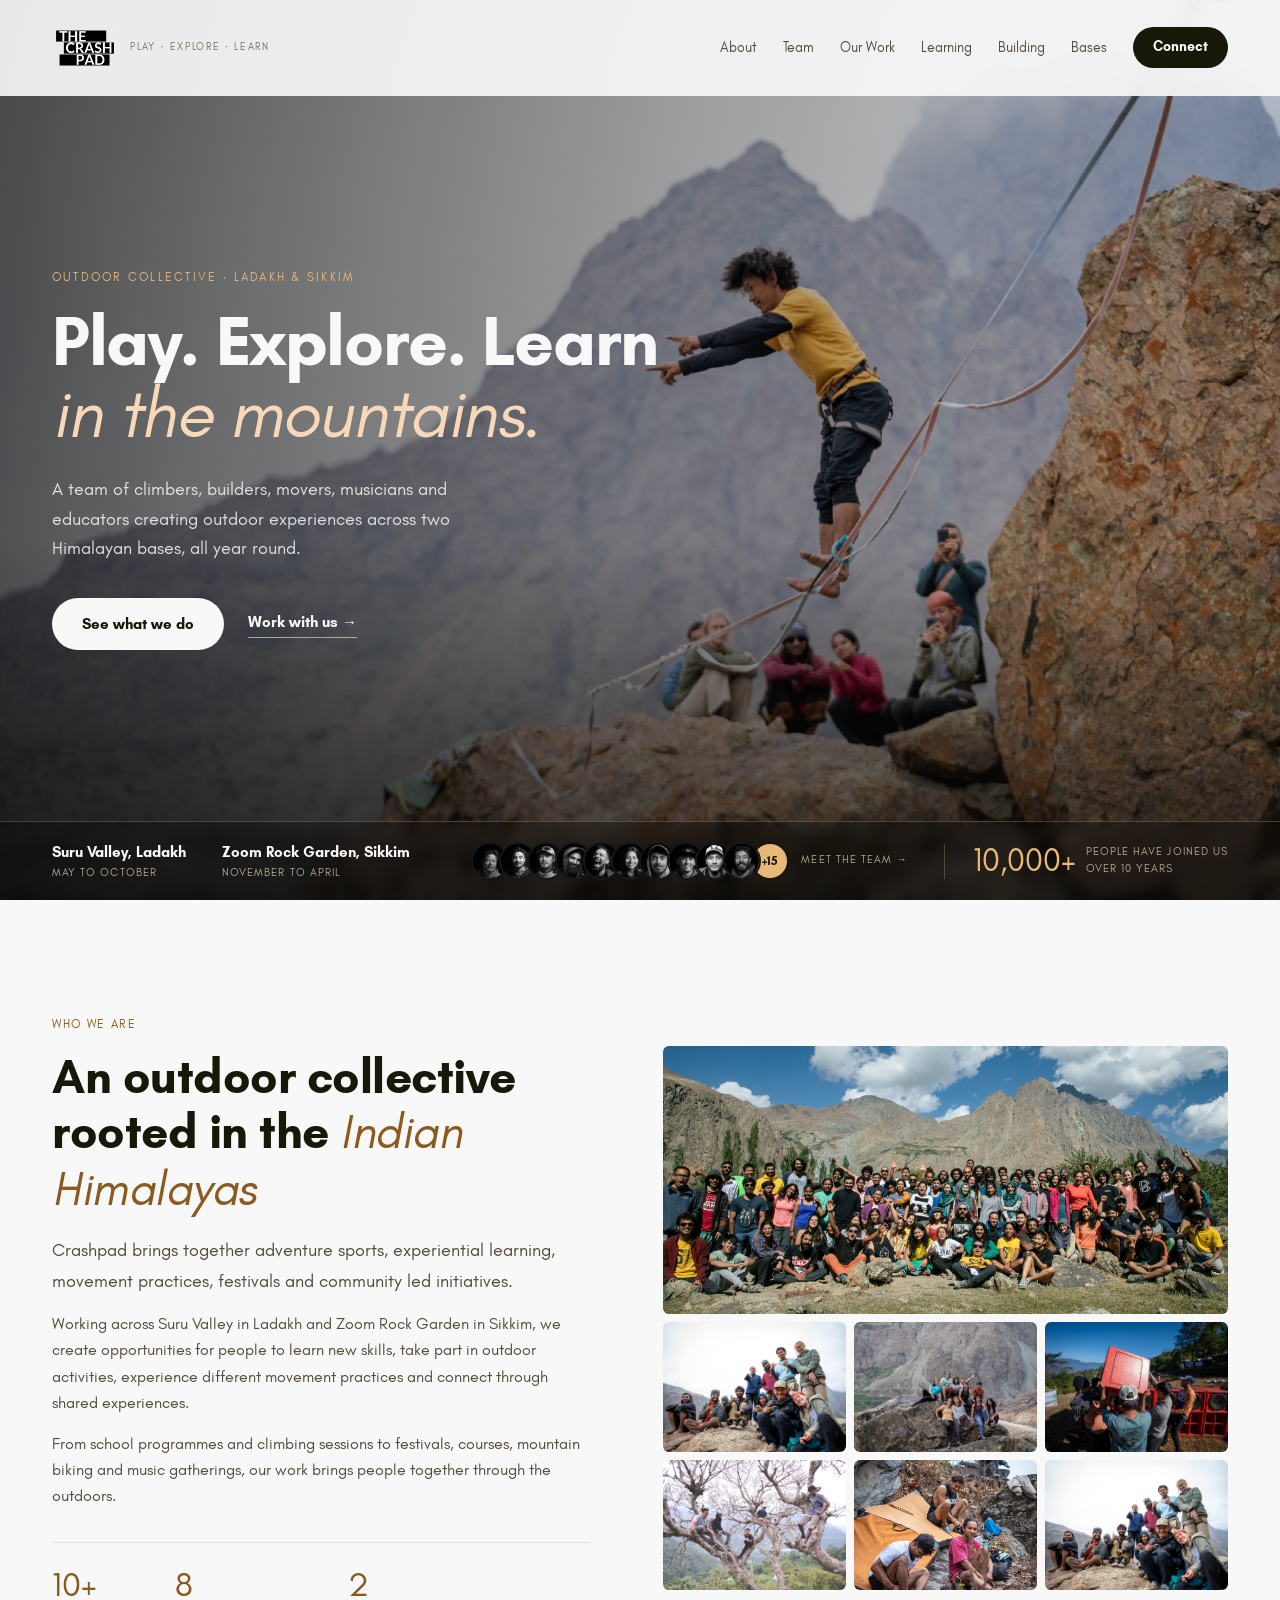
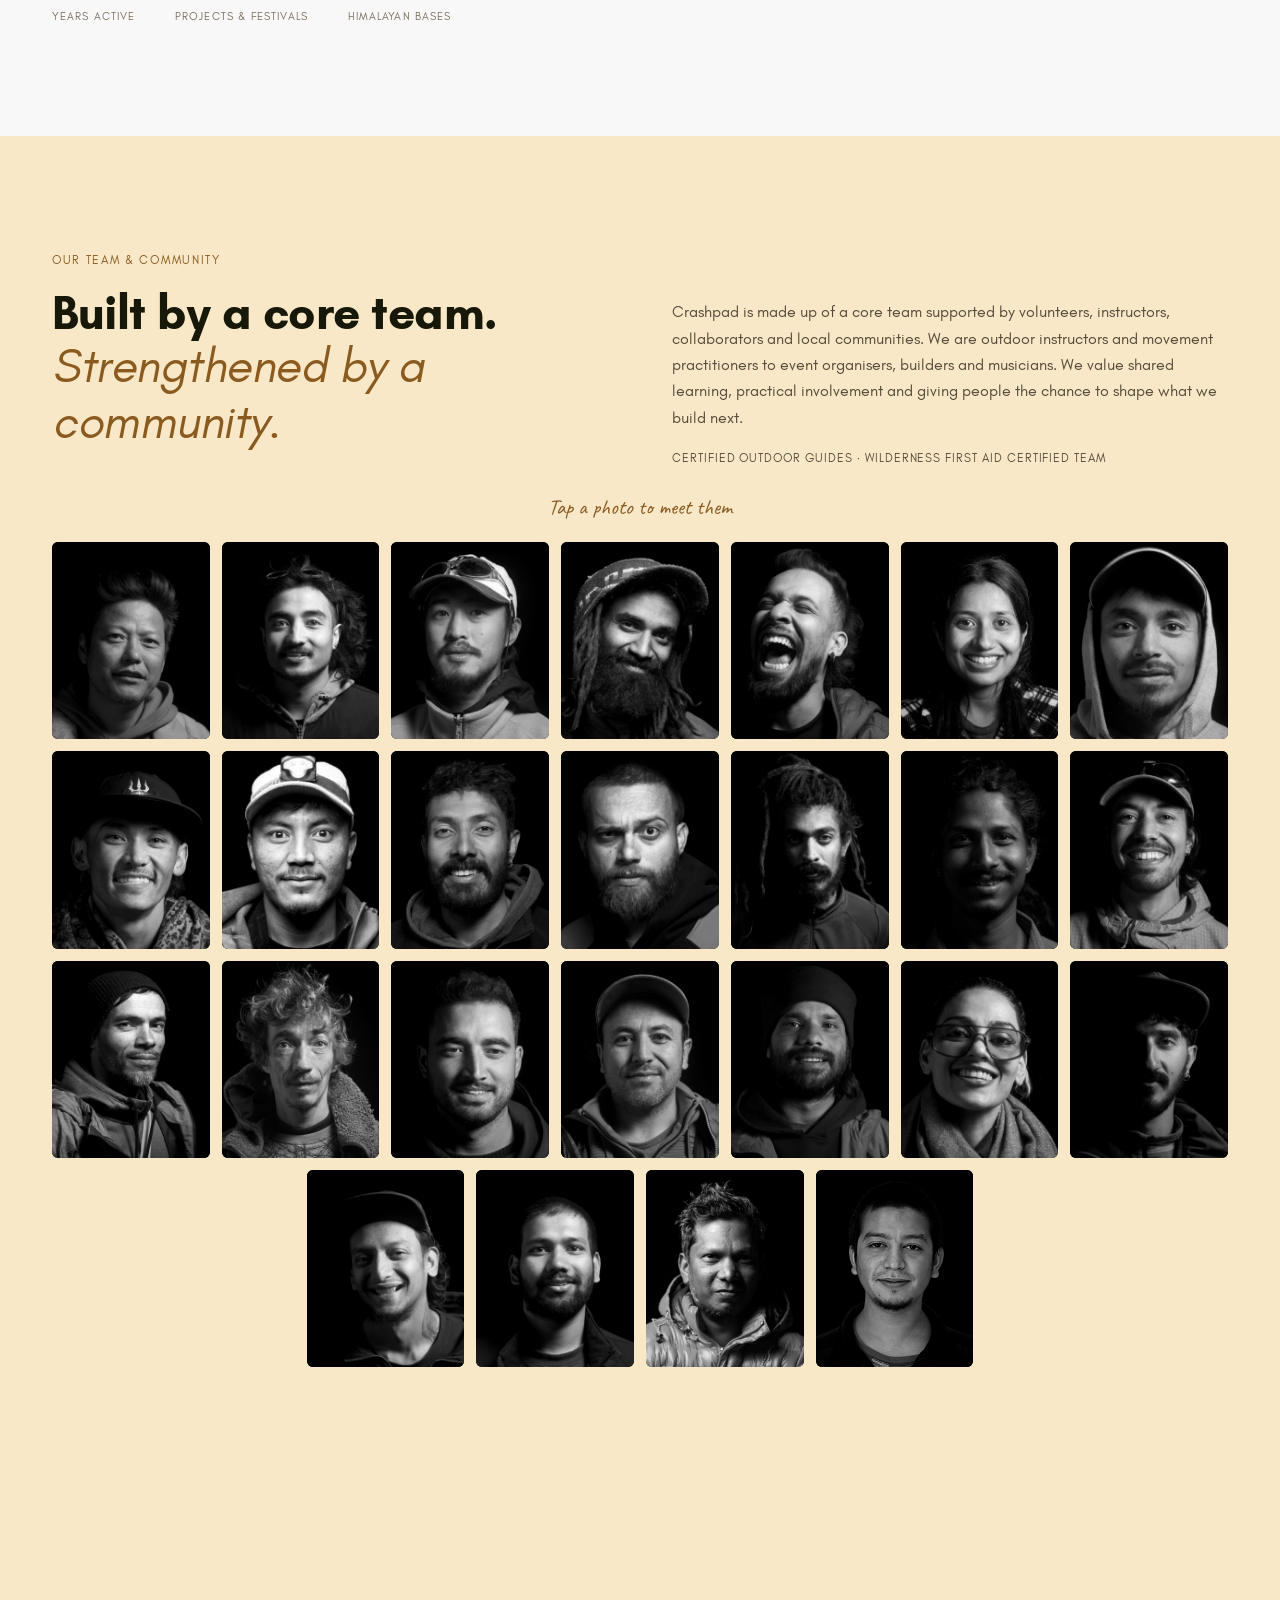
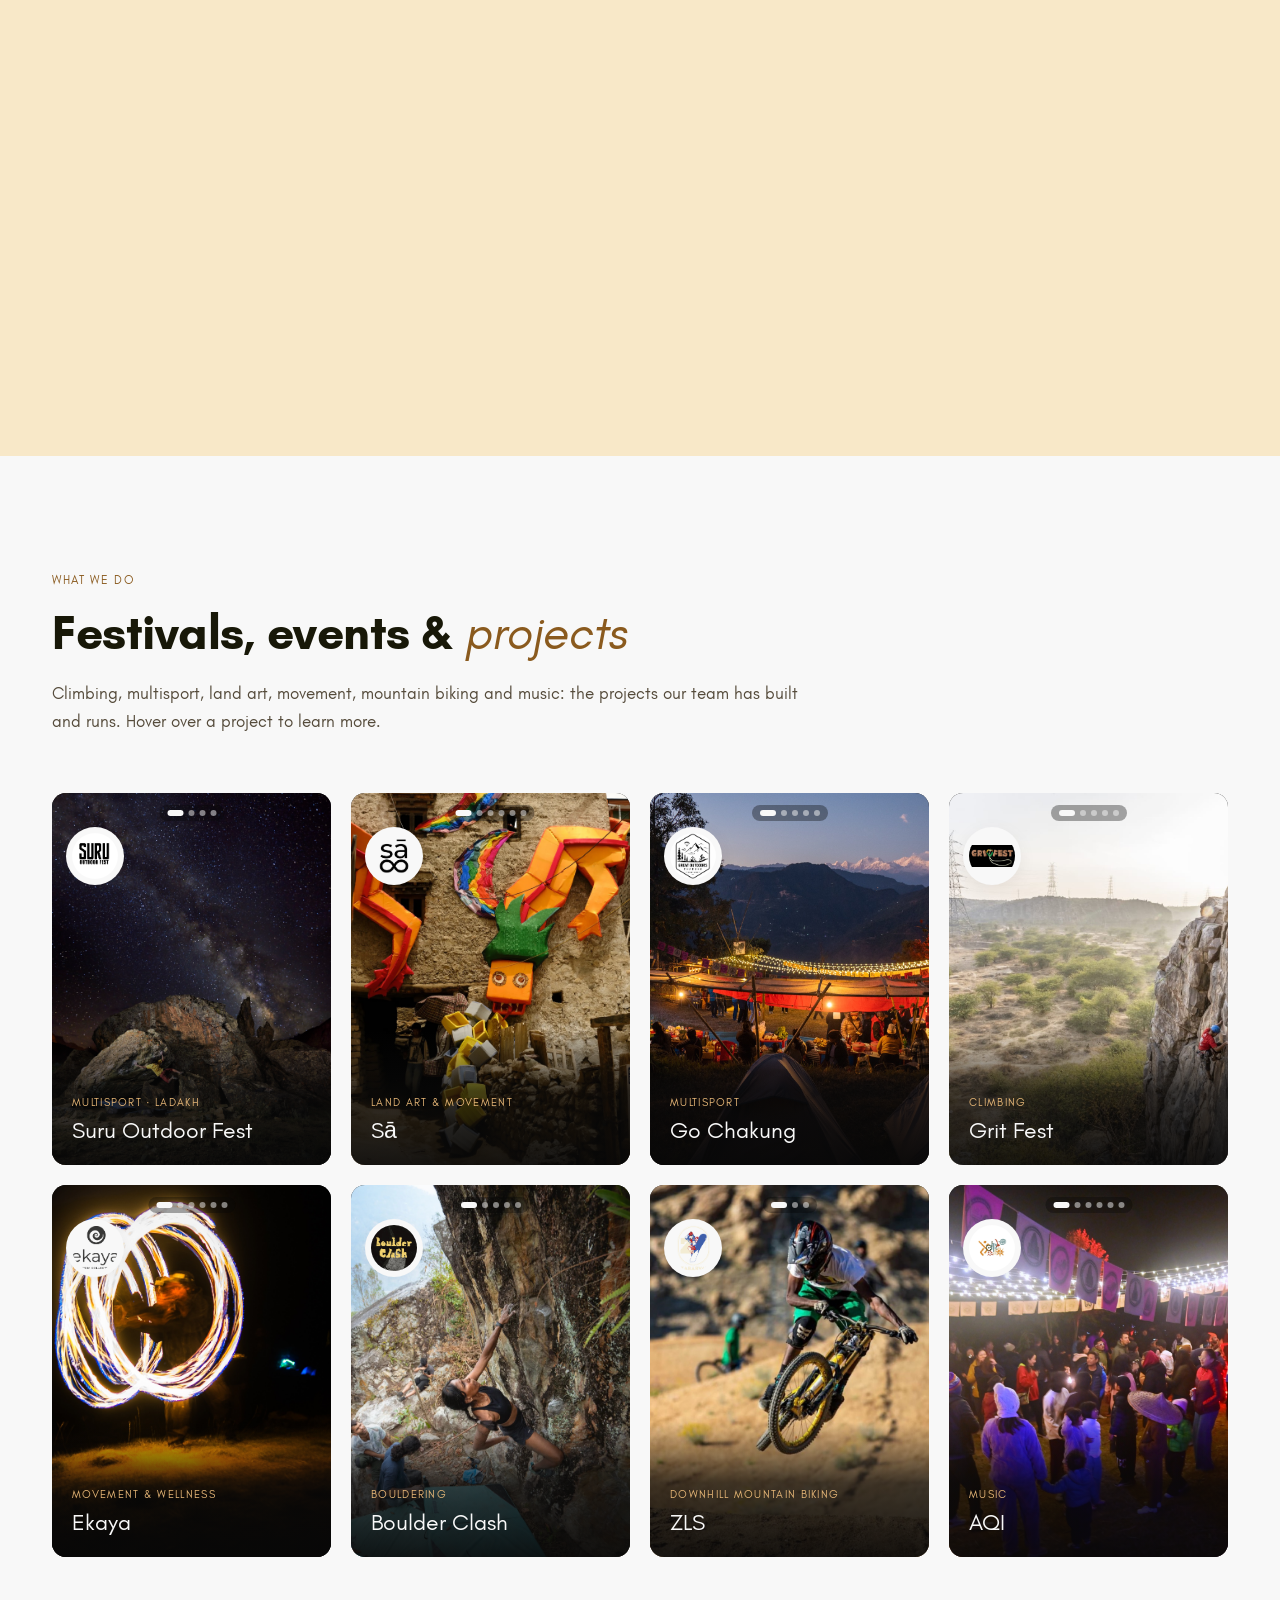
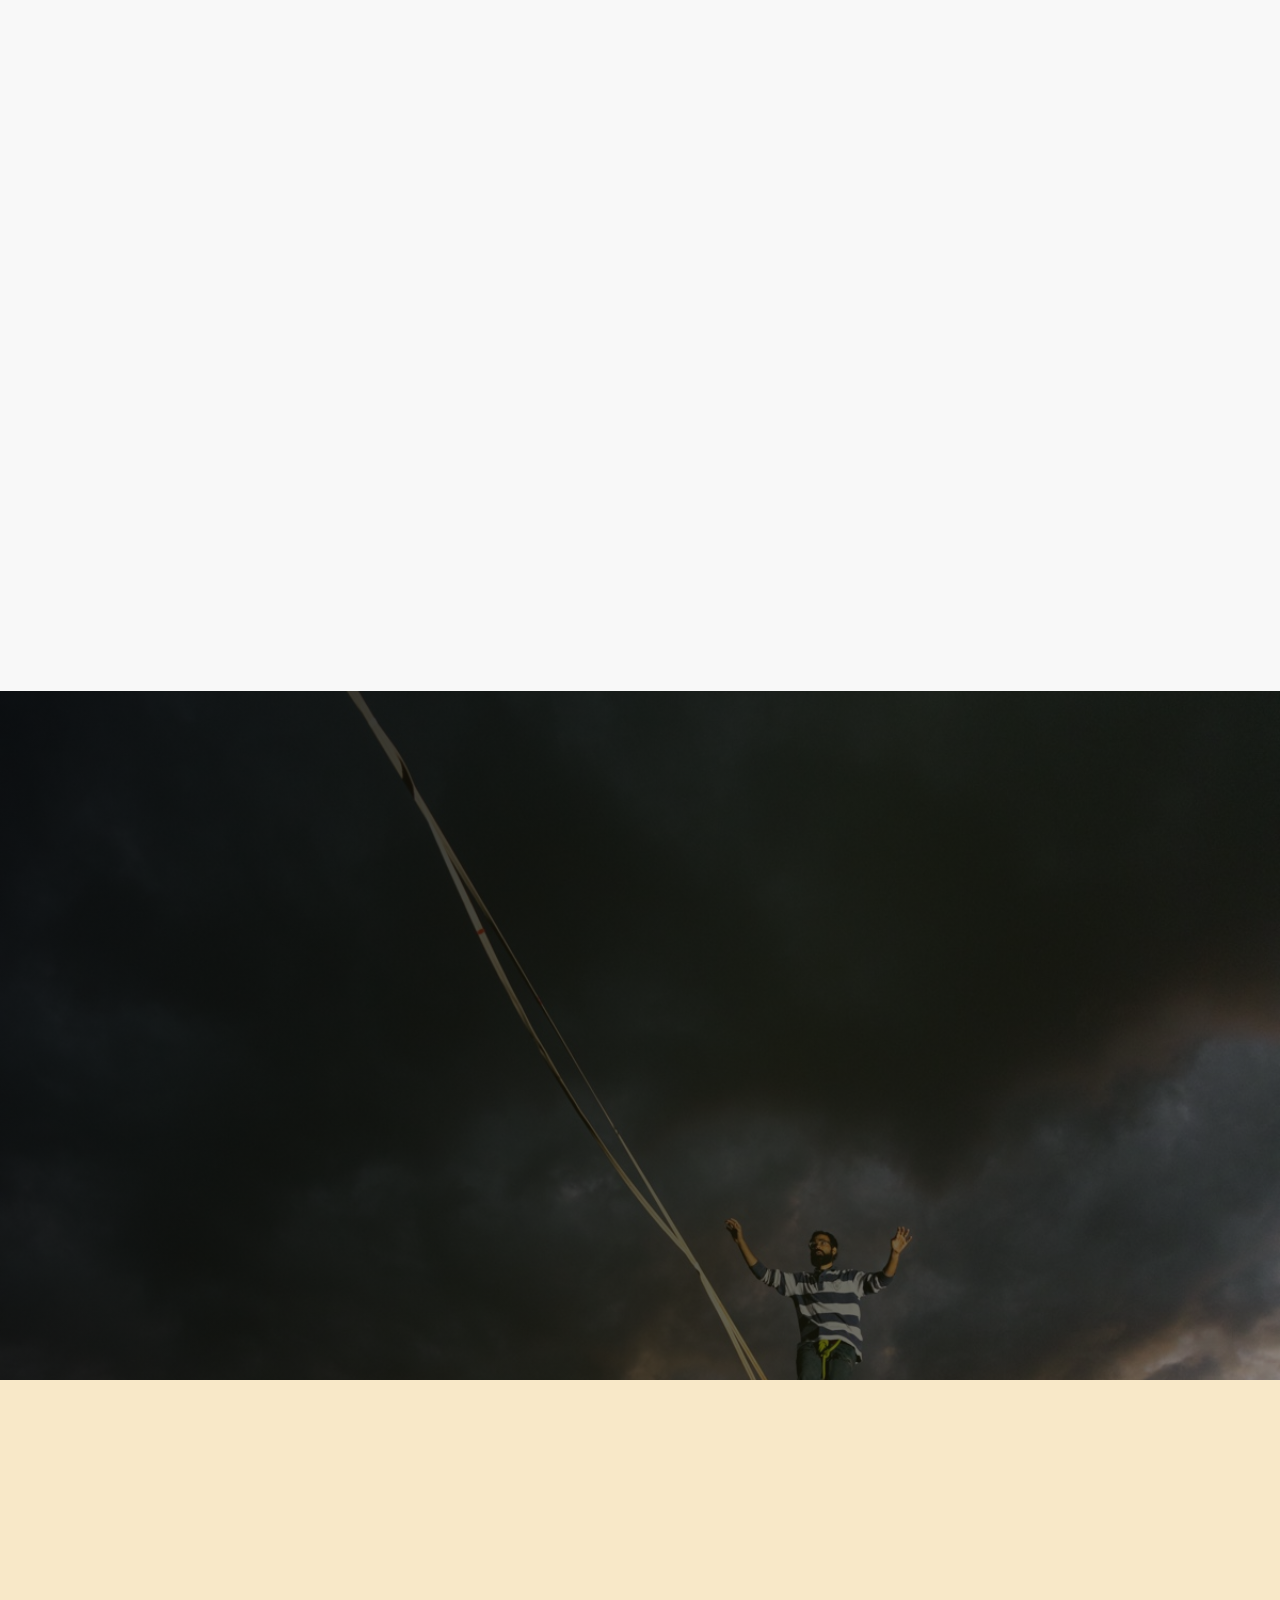
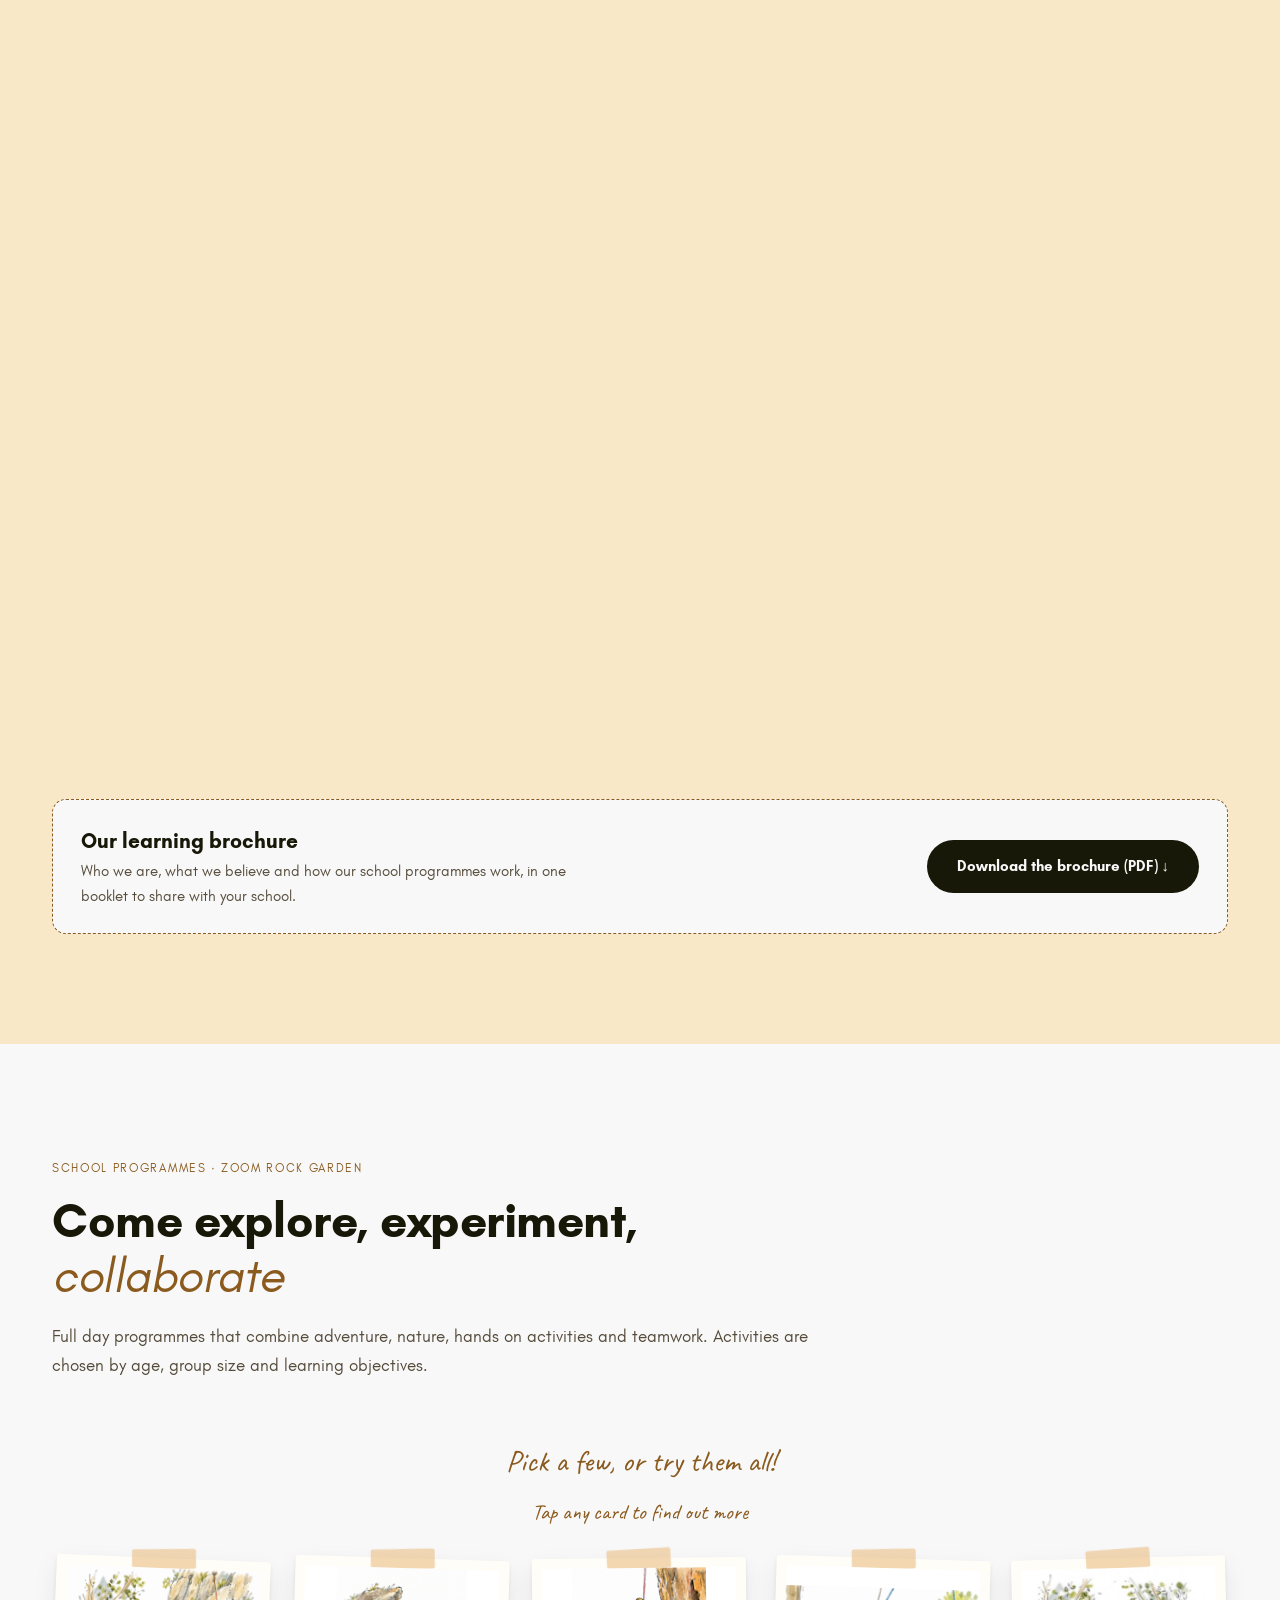
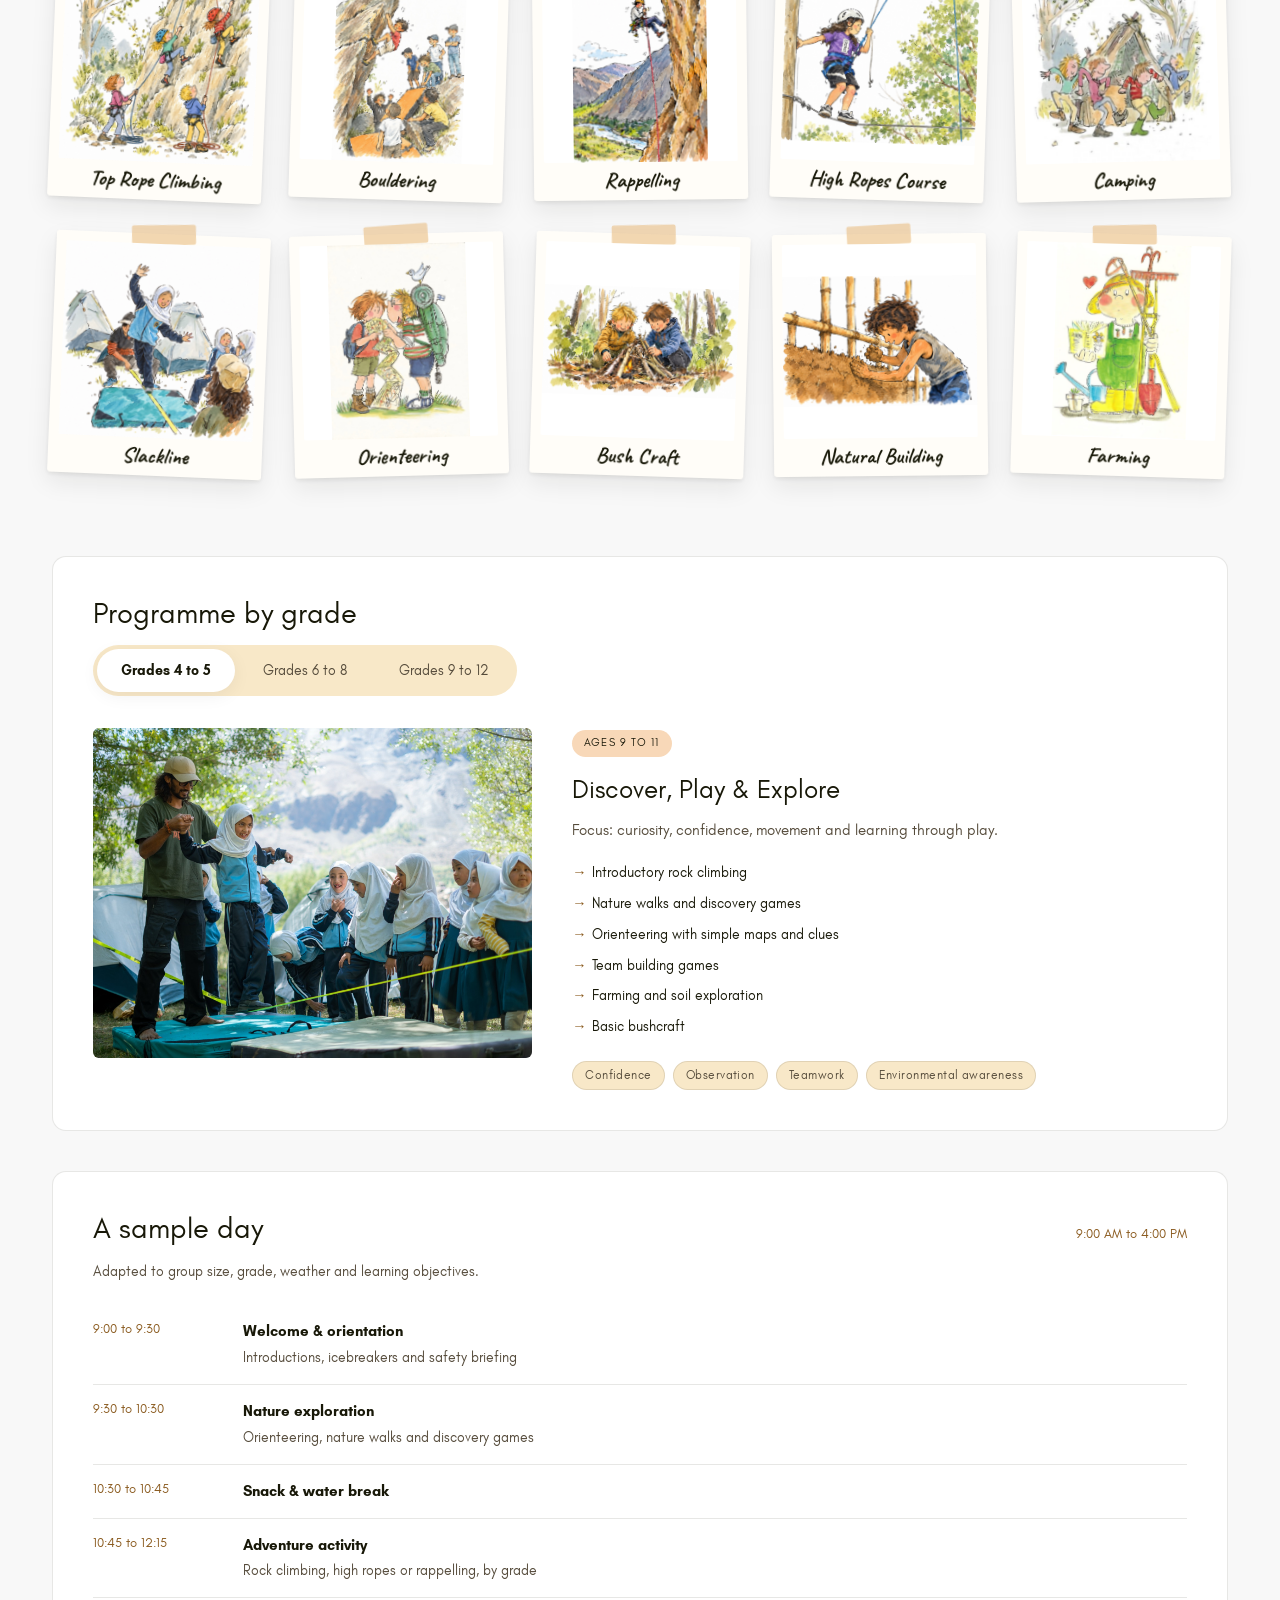
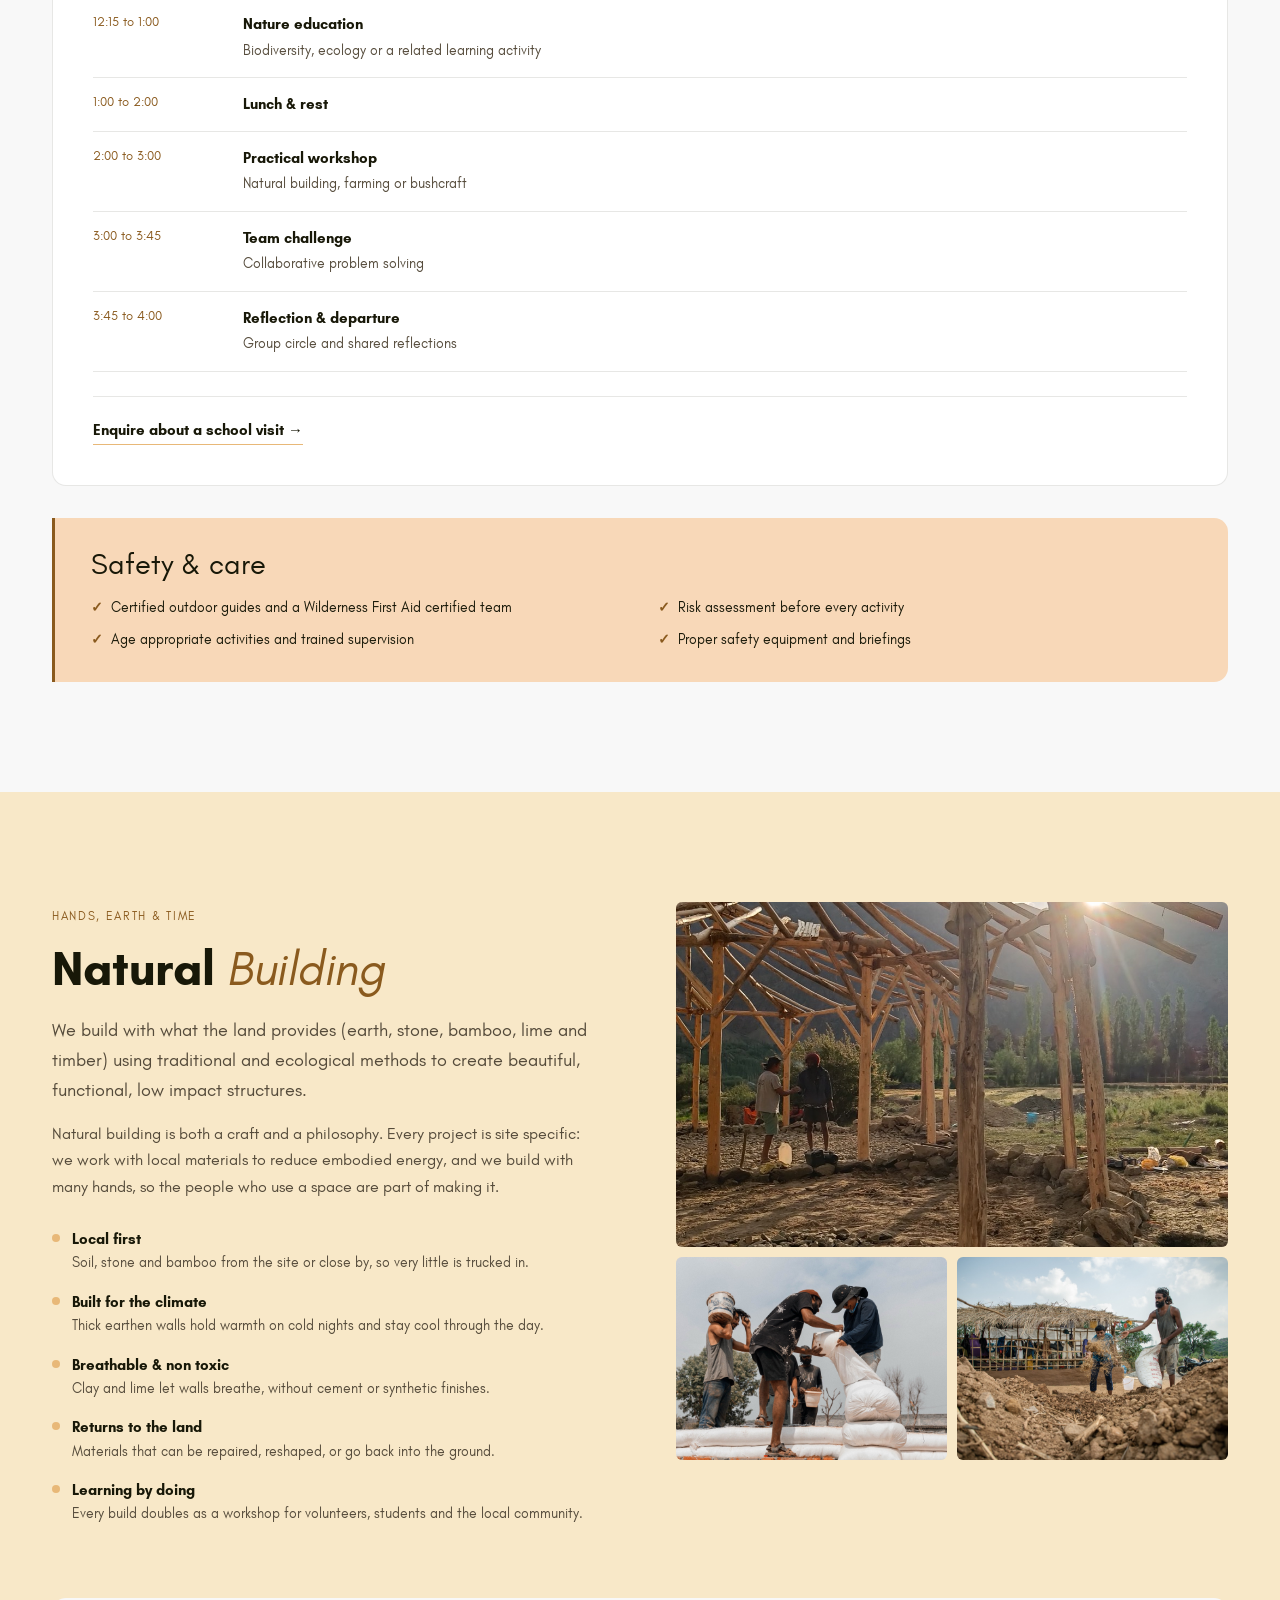
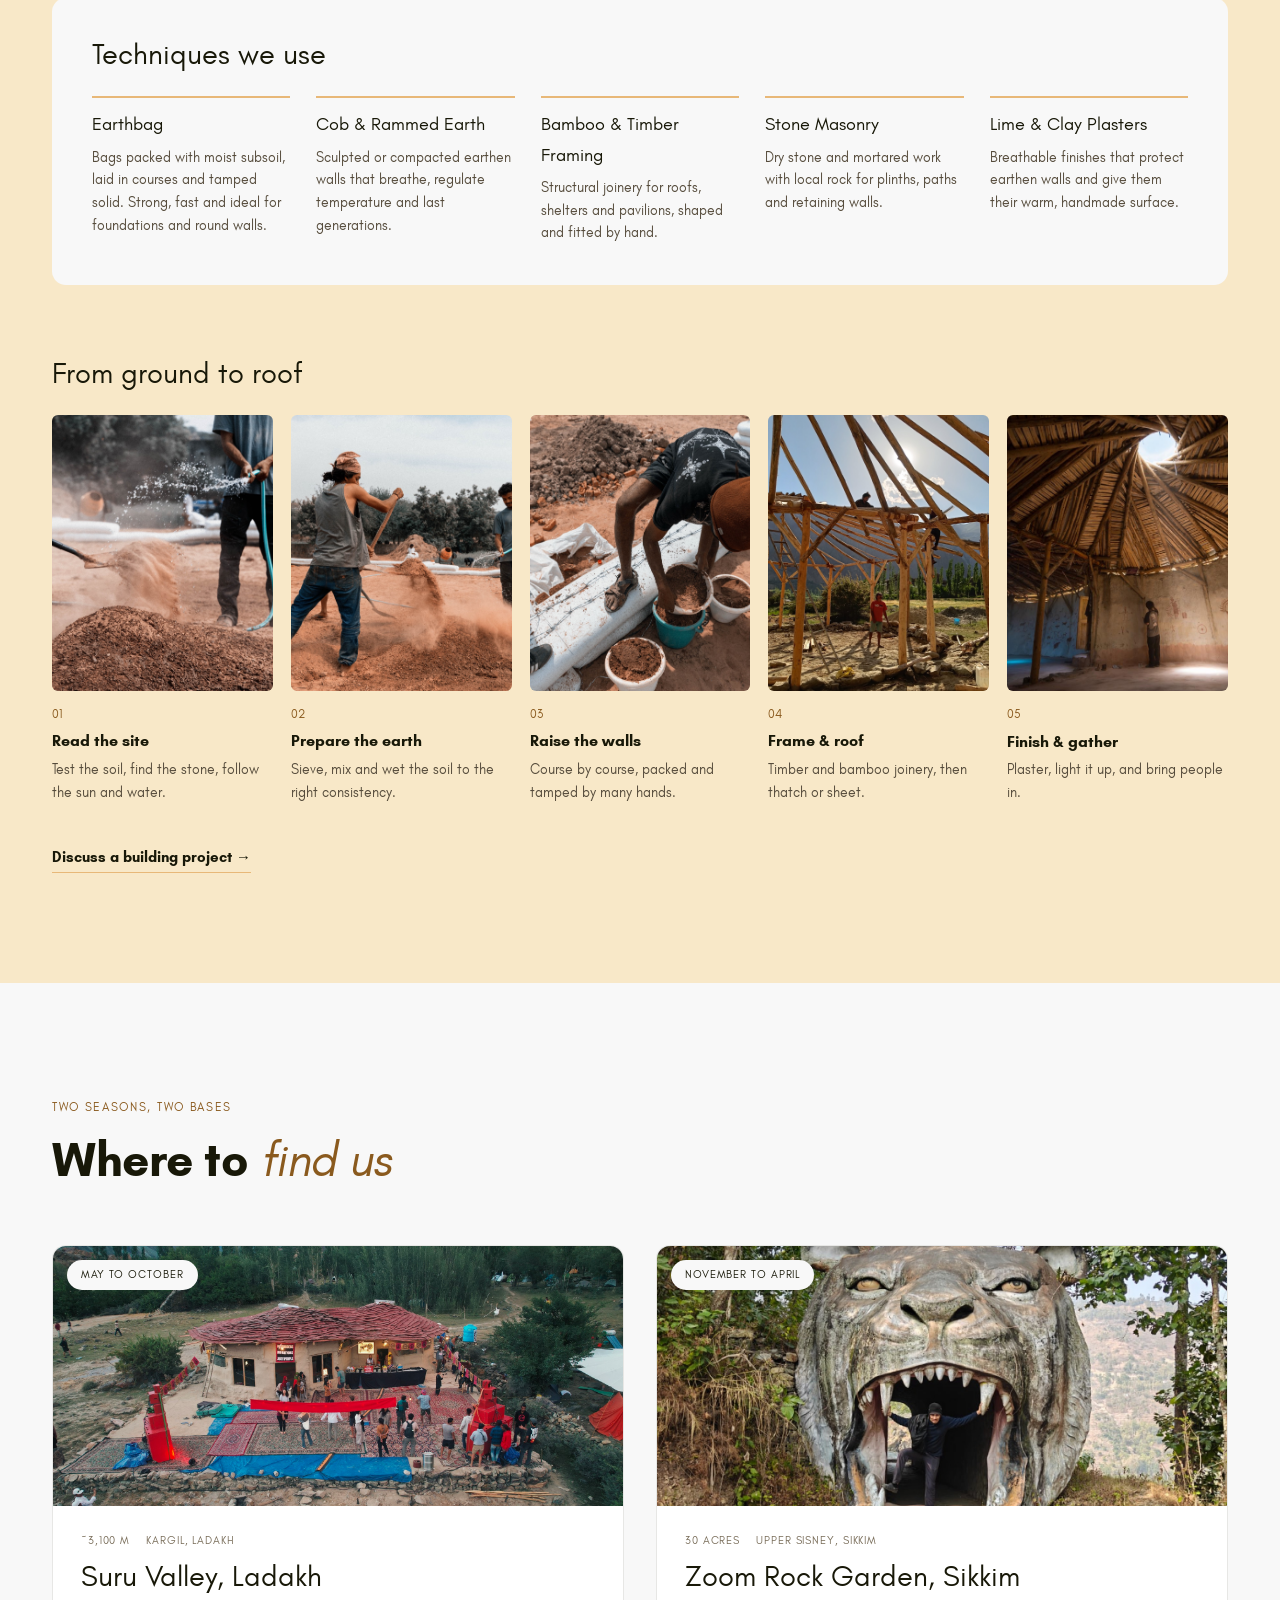
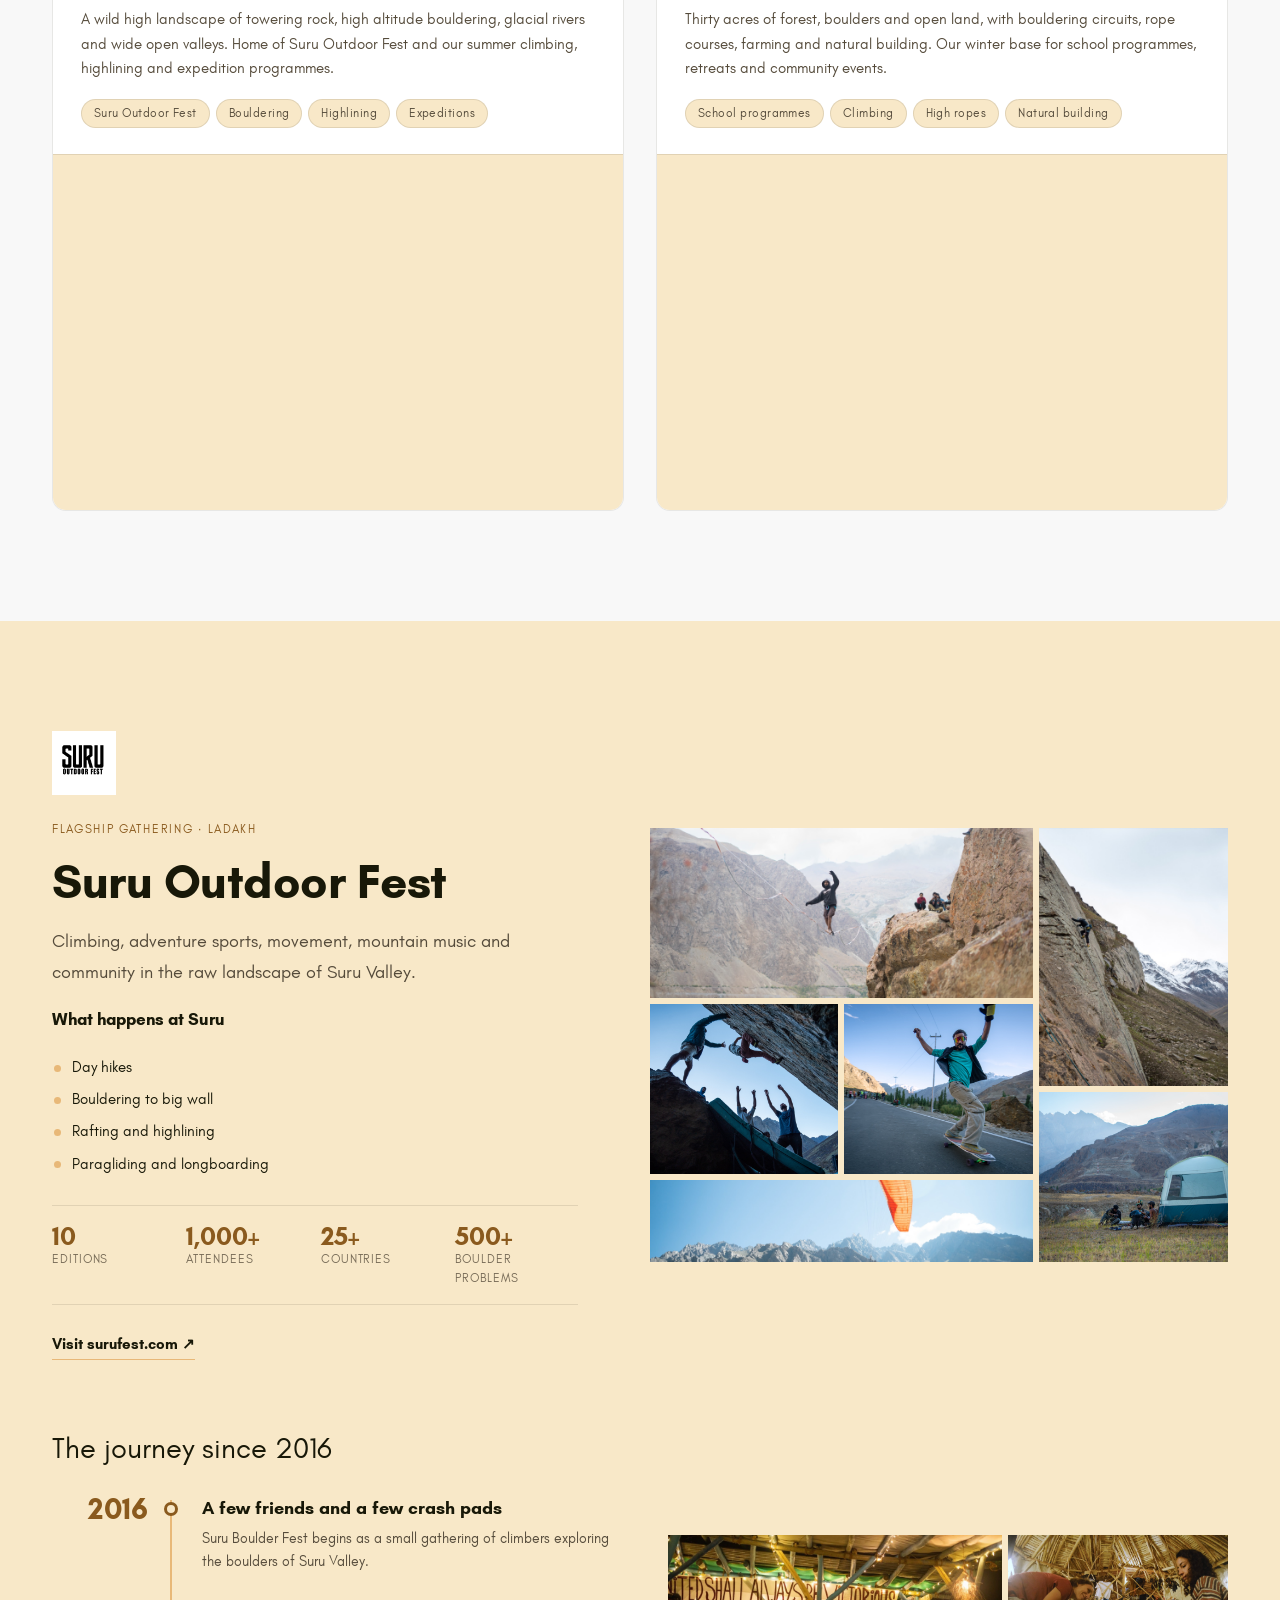
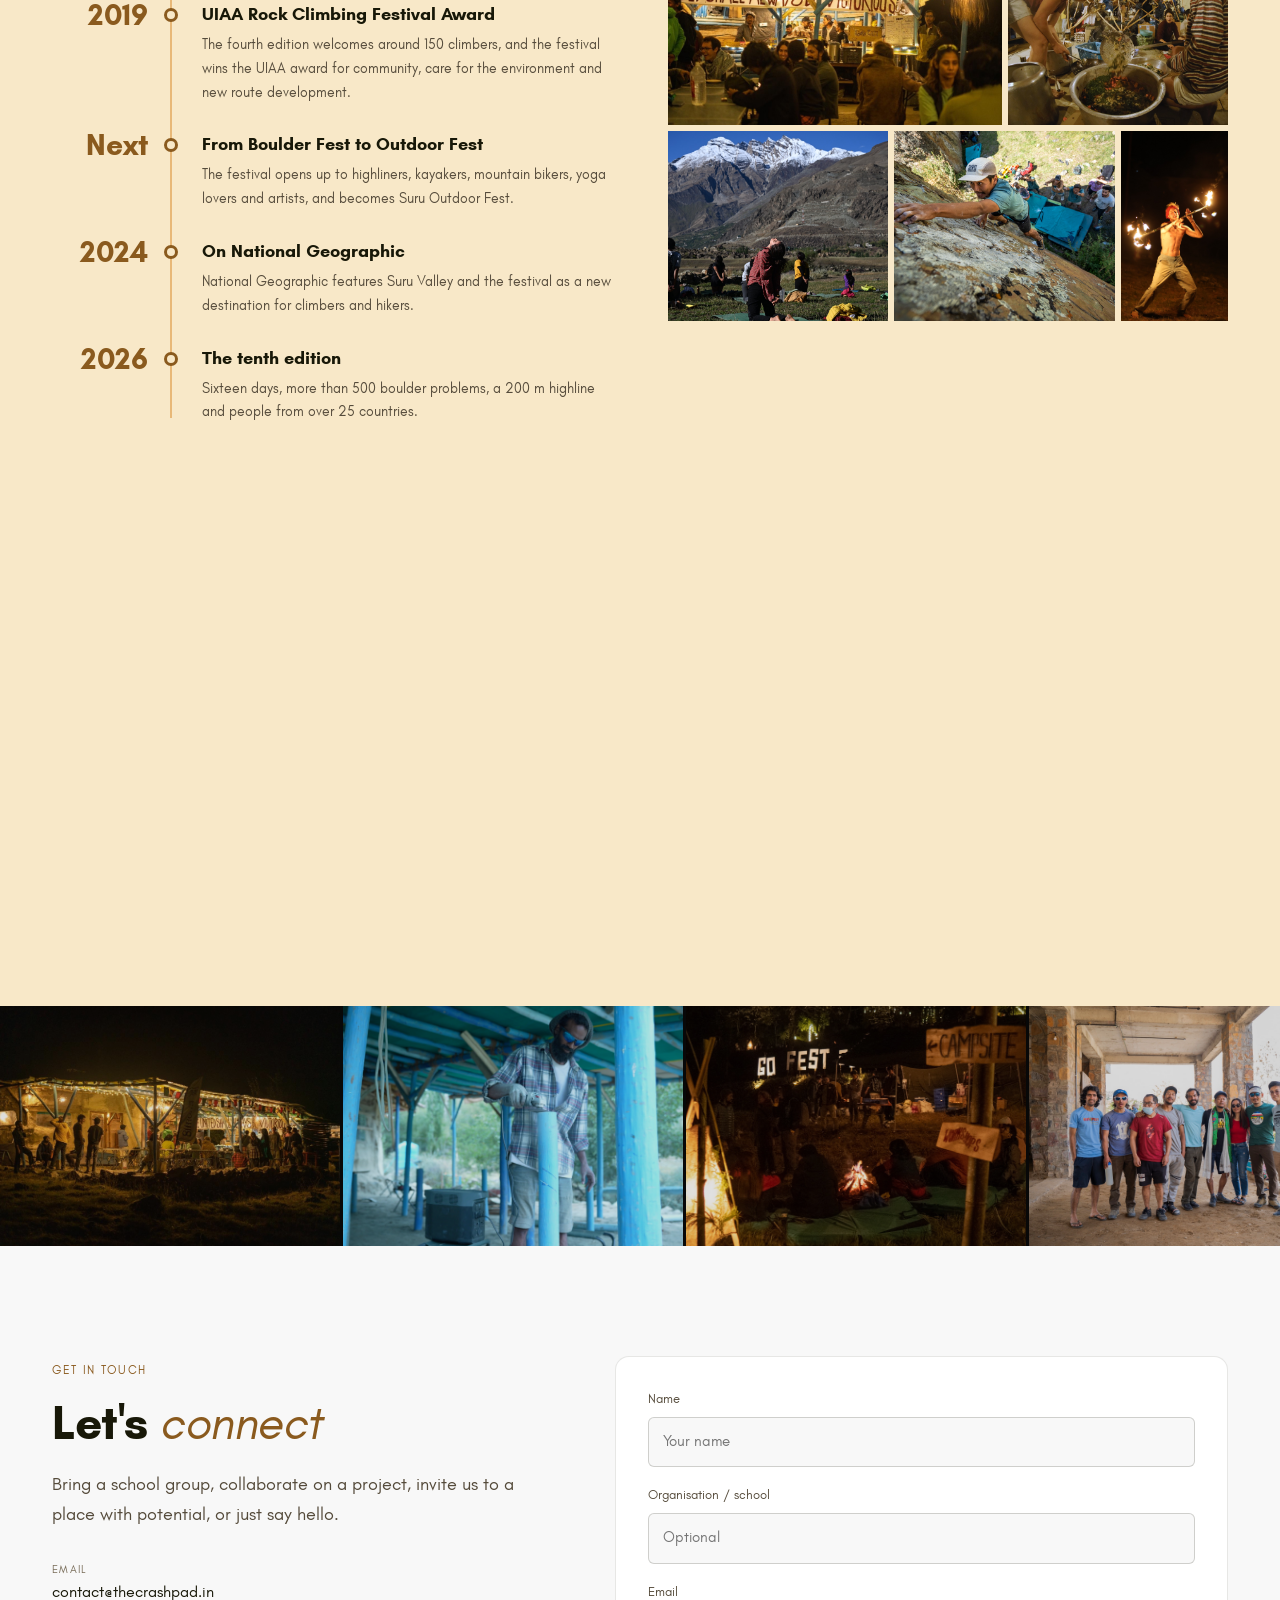
==== commit c4df5455: "Keep version A; learning brochure PDF, Suru bento collages, Lokesh - Keep design version A for every" ====
--- a/index.html
+++ b/index.html
@@ -12,9 +12,9 @@
   <meta name="theme-color" content="#F8F8F8">
   <link rel="icon" type="image/png" href="assets/img/Logo_images/crashpadlogo.png">
   <link rel="preload" href="assets/fonts/glacial-indifference-400.woff2" as="font" type="font/woff2" crossorigin>
-  <link rel="stylesheet" href="assets/css/style.css?v=10">
+  <link rel="stylesheet" href="assets/css/style.css?v=11">
 </head>
-<body data-v-team="a" data-v-acts="a" data-v-suru="a" data-v-partners="a" data-v-clients="a" data-v-involve="a">
+<body>
 
   <div class="page-loader" id="page-loader"><img src="assets/img/Logo_images/crashpadlogo.png" alt="The Crashpad"></div>
 
@@ -81,7 +81,7 @@
         <div class="hero-base hide-phone"><strong>Suru Valley, Ladakh</strong><span>May to October</span></div>
         <div class="hero-base hide-phone"><strong>Zoom Rock Garden, Sikkim</strong><span>November to April</span></div>
         <a href="#team" class="hero-team hide-phone" aria-label="Meet the team">
-          <span class="hero-team-faces"><img src="assets/img/TeamProfile_images/face/jammy.jpg" alt="Jammy"><img src="assets/img/TeamProfile_images/face/ridam.jpg" alt="Ridam"><img src="assets/img/TeamProfile_images/face/pranesh.jpg" alt="Pranesh"><img src="assets/img/TeamProfile_images/face/subu.jpg" alt="Subu"><img src="assets/img/TeamProfile_images/face/sachin.jpg" alt="Sachin"><img src="assets/img/TeamProfile_images/face/palak.jpg" alt="Palak"><img src="assets/img/TeamProfile_images/face/imti.jpg" alt="Imtiyaz"><img src="assets/img/TeamProfile_images/face/jigmet.jpg" alt="Jigmet"><img src="assets/img/TeamProfile_images/face/phuntsog.jpg" alt="Phuntsog"><img src="assets/img/TeamProfile_images/face/arjun.jpg" alt="Arjun"><span class="faces-more">+14</span></span>
+          <span class="hero-team-faces"><img src="assets/img/TeamProfile_images/face/jammy.jpg" alt="Jammy"><img src="assets/img/TeamProfile_images/face/ridam.jpg" alt="Ridam"><img src="assets/img/TeamProfile_images/face/pranesh.jpg" alt="Pranesh"><img src="assets/img/TeamProfile_images/face/subu.jpg" alt="Subu"><img src="assets/img/TeamProfile_images/face/sachin.jpg" alt="Sachin"><img src="assets/img/TeamProfile_images/face/palak.jpg" alt="Palak"><img src="assets/img/TeamProfile_images/face/imti.jpg" alt="Imtiyaz"><img src="assets/img/TeamProfile_images/face/jigmet.jpg" alt="Jigmet"><img src="assets/img/TeamProfile_images/face/phuntsog.jpg" alt="Phuntsog"><img src="assets/img/TeamProfile_images/face/arjun.jpg" alt="Arjun"><span class="faces-more">+15</span></span>
           <span class="hero-team-label">Meet the team &rarr;</span>
         </a>
                 <div class="hero-counter">
@@ -158,6 +158,7 @@
           <button type="button" class="portrait" data-name="Abhi" data-ig="abi_isiwaqt" data-photo="assets/img/TeamProfile_images/abhi.jpg" aria-label="Abhi"><img src="assets/img/TeamProfile_images/sm/abhi.jpg" alt="Abhi" loading="lazy"><span class="member-info"><strong>Abhi</strong><a class="member-ig" href="https://www.instagram.com/abi_isiwaqt/" target="_blank" rel="noopener">@abi_isiwaqt</a></span></button>
           <button type="button" class="portrait" data-name="Farid" data-ig="mohammadfaridmohsin" data-photo="assets/img/TeamProfile_images/fareed.jpg" aria-label="Farid"><img src="assets/img/TeamProfile_images/sm/fareed.jpg" alt="Farid" loading="lazy"><span class="member-info"><strong>Farid</strong><a class="member-ig" href="https://www.instagram.com/mohammadfaridmohsin/" target="_blank" rel="noopener">@mohammadfaridmohsin</a></span></button>
           <button type="button" class="portrait" data-name="Sharad" data-ig="khiyalisharad" data-photo="assets/img/TeamProfile_images/sharad.jpg" aria-label="Sharad"><img src="assets/img/TeamProfile_images/sm/sharad.jpg" alt="Sharad" loading="lazy"><span class="member-info"><strong>Sharad</strong><a class="member-ig" href="https://www.instagram.com/khiyalisharad/" target="_blank" rel="noopener">@khiyalisharad</a></span></button>
+          <button type="button" class="portrait" data-name="Lokesh" data-ig="imsokpa" data-photo="assets/img/TeamProfile_images/lokesh.jpg" aria-label="Lokesh"><img src="assets/img/TeamProfile_images/sm/lokesh.jpg" alt="Lokesh" loading="lazy"><span class="member-info"><strong>Lokesh</strong><a class="member-ig" href="https://www.instagram.com/imsokpa/" target="_blank" rel="noopener">@imsokpa</a></span></button>
       </div>
       <div class="get-involved reveal">
         <div class="gi-head">
@@ -166,25 +167,21 @@
         </div>
         <ol class="involve-list">
           <li>
-            <figure><img src="assets/img/GritFest_images/dsc09705.jpg" alt="Partners and crew at Grit Fest" loading="lazy"></figure>
             <strong>Partner</strong>
             <span>Explore opportunities across adventure, education, sport, movement and culture. We create festivals, programmes and outreach with brands and institutions that share our values.</span>
             <em class="gi-for">For brands, institutions and NGOs</em>
           </li>
           <li>
-            <figure><img src="assets/img/Suru_images/img-0233.jpg" alt="The festival ground in Suru Valley" loading="lazy"></figure>
             <strong>Collaborate</strong>
             <span>Develop an event or programme with Crashpad. You bring a place, an idea or a community; we bring the team, the gear and ten years of running events in the mountains.</span>
             <em class="gi-for">For landowners, communities and schools</em>
           </li>
           <li>
-            <figure><img src="assets/img/Ekaya_images/img-1196.jpg" alt="Capoeira session" loading="lazy"></figure>
             <strong>Teach or facilitate</strong>
             <span>Propose a course, workshop or activity. Climbers, movers, builders, musicians and artists share their craft at our bases and festivals.</span>
             <em class="gi-for">For instructors, artists and practitioners</em>
           </li>
           <li>
-            <figure><img src="assets/img/community/dsc02634.jpg" alt="Volunteers carrying the sound system" loading="lazy"></figure>
             <strong>Volunteer</strong>
             <span>Contribute to events, workshops and community programmes. Help build, set up, host and clean up, and learn alongside the team while you do it.</span>
             <em class="gi-for">For anyone with energy and curiosity</em>
@@ -208,11 +205,9 @@
           <div class="carousel" data-carousel>
             <div class="carousel-track">
               <img src="assets/img/Suru_images/img-1346.jpg" alt="Bouldering under the Milky Way in Suru Valley" loading="lazy" data-zoom>
-              <img src="assets/img/Suru_images/gallery-07.jpg" alt="Highlining above the crowd at Suru" loading="lazy" data-zoom>
               <img src="assets/img/Suru_images/img-1911.jpg" alt="Climbing a big wall in Suru Valley" loading="lazy" data-zoom>
-              <img src="assets/img/Suru_images/img-0233.jpg" alt="The festival ground in Suru Valley" loading="lazy" data-zoom>
               <img src="assets/img/Suru_images/gallery-10.jpg" alt="Evening at the festival" loading="lazy" data-zoom>
-              <img src="assets/img/Suru_images/surufest.jpg" alt="Festival friends on the rocks" loading="lazy" data-zoom>
+              <img src="assets/img/Suru_images/whatsapp-image-2026-10-11-at-17-10-53-1.jpg" alt="Learning to climb at Suru" loading="lazy" data-zoom>
             </div>
             <button type="button" class="car-btn prev" aria-label="Previous photo">&#8249;</button>
             <button type="button" class="car-btn next" aria-label="Next photo">&#8250;</button>
@@ -328,7 +323,6 @@
               <img src="assets/img/BoulderClash_images/dsc09075-1-z3adq7xi.jpg" alt="Climber on an overhanging boulder" loading="lazy" data-zoom>
               <img src="assets/img/BoulderClash_images/dsc08478-1-o2fbkhau.jpg" alt="Topping out a boulder" loading="lazy" data-zoom>
               <img src="assets/img/BoulderClash_images/1-2-0eh4b1rk.jpg" alt="Night bouldering by headlamp" loading="lazy" data-zoom>
-              <img src="assets/img/BoulderClash_images/dsc08351-1-ukfsfkhj.jpg" alt="Climbers resting on crash pads" loading="lazy" data-zoom>
               <img src="assets/img/BoulderClash_images/dsc08562-1-ltdgyevq.jpg" alt="The Boulder Clash crowd" loading="lazy" data-zoom>
               <img src="assets/img/BoulderClash_images/dsc09259-1-rjvrnuan.jpg" alt="Two climbers at the Boulder Clash banner" loading="lazy" data-zoom>
             </div>
@@ -403,8 +397,7 @@
         <p class="subtitle">Brands, crews and collectives we create festivals, programmes and adventures with.</p>
       </div>
       <div class="logos-desktop reveal">
-        <ul class="logo-grid v-a"><li class="logo-tile"><img src="assets/img/Partners_Logos/slackistan.png" alt="Slackistan" loading="lazy"></li><li class="logo-tile"><img src="assets/img/Partners_Logos/terrasurf.png" alt="Terrasurf" loading="lazy"></li><li class="logo-tile"><img src="assets/img/Partners_Logos/unexploredladakh.png" alt="Unexplored Ladakh" loading="lazy"></li><li class="logo-tile"><img src="assets/img/Partners_Logos/sokpa.png" alt="Sokpa" loading="lazy"></li><li class="logo-tile"><img src="assets/img/Partners_Logos/swadesi.png" alt="Swadesi" loading="lazy"></li><li class="logo-tile"><img src="assets/img/Partners_Logos/roots.png" alt="Roots Ladakh" loading="lazy"></li><li class="logo-tile"><img src="assets/img/Partners_Logos/paddlenpaddle.png" alt="Paddle &#x27;n&#x27; Pedal" loading="lazy"></li><li class="logo-tile"><img src="assets/img/Partners_Logos/casadecapo.png" alt="Casa de Capoeira" loading="lazy"></li><li class="logo-tile"><img src="assets/img/Partners_Logos/pemacare.png" alt="Pema Care" loading="lazy"></li><li class="logo-tile"><img src="assets/img/Partners_Logos/extremeflying.png" alt="Extreme Flying Club" loading="lazy"></li><li class="logo-tile"><img src="assets/img/Partners_Logos/mildminds.svg" alt="Mild Minds" loading="lazy"></li><li class="logo-tile"><img src="assets/img/Partners_Logos/crag-nomads-2.png" alt="Crag Nomads" loading="lazy"></li><li class="logo-tile"><img src="assets/img/Partners_Logos/line.png" alt="Line Magazine" loading="lazy"></li><li class="logo-tile"><img src="assets/img/Partners_Logos/zabarvanlogo.png" alt="ZLS" loading="lazy"></li><li class="logo-tile"><img src="assets/img/Partners_Logos/salogo.png" alt="Sā Biennale" loading="lazy"></li></ul>
-        <div class="logo-marquee v-b"><ul class="marquee-row"><li class="logo-tile"><img src="assets/img/Partners_Logos/slackistan.png" alt="Slackistan" loading="lazy"></li><li class="logo-tile"><img src="assets/img/Partners_Logos/terrasurf.png" alt="Terrasurf" loading="lazy"></li><li class="logo-tile"><img src="assets/img/Partners_Logos/unexploredladakh.png" alt="Unexplored Ladakh" loading="lazy"></li><li class="logo-tile"><img src="assets/img/Partners_Logos/sokpa.png" alt="Sokpa" loading="lazy"></li><li class="logo-tile"><img src="assets/img/Partners_Logos/swadesi.png" alt="Swadesi" loading="lazy"></li><li class="logo-tile"><img src="assets/img/Partners_Logos/roots.png" alt="Roots Ladakh" loading="lazy"></li><li class="logo-tile"><img src="assets/img/Partners_Logos/paddlenpaddle.png" alt="Paddle &#x27;n&#x27; Pedal" loading="lazy"></li><li class="logo-tile"><img src="assets/img/Partners_Logos/casadecapo.png" alt="Casa de Capoeira" loading="lazy"></li><li class="logo-tile"><img src="assets/img/Partners_Logos/pemacare.png" alt="Pema Care" loading="lazy"></li><li class="logo-tile"><img src="assets/img/Partners_Logos/extremeflying.png" alt="Extreme Flying Club" loading="lazy"></li><li class="logo-tile"><img src="assets/img/Partners_Logos/mildminds.svg" alt="Mild Minds" loading="lazy"></li><li class="logo-tile"><img src="assets/img/Partners_Logos/crag-nomads-2.png" alt="Crag Nomads" loading="lazy"></li><li class="logo-tile"><img src="assets/img/Partners_Logos/line.png" alt="Line Magazine" loading="lazy"></li><li class="logo-tile"><img src="assets/img/Partners_Logos/zabarvanlogo.png" alt="ZLS" loading="lazy"></li><li class="logo-tile"><img src="assets/img/Partners_Logos/salogo.png" alt="Sā Biennale" loading="lazy"></li><li aria-hidden="true" class="logo-tile"><img src="assets/img/Partners_Logos/slackistan.png" alt="Slackistan" loading="lazy"></li><li aria-hidden="true" class="logo-tile"><img src="assets/img/Partners_Logos/terrasurf.png" alt="Terrasurf" loading="lazy"></li><li aria-hidden="true" class="logo-tile"><img src="assets/img/Partners_Logos/unexploredladakh.png" alt="Unexplored Ladakh" loading="lazy"></li><li aria-hidden="true" class="logo-tile"><img src="assets/img/Partners_Logos/sokpa.png" alt="Sokpa" loading="lazy"></li><li aria-hidden="true" class="logo-tile"><img src="assets/img/Partners_Logos/swadesi.png" alt="Swadesi" loading="lazy"></li><li aria-hidden="true" class="logo-tile"><img src="assets/img/Partners_Logos/roots.png" alt="Roots Ladakh" loading="lazy"></li><li aria-hidden="true" class="logo-tile"><img src="assets/img/Partners_Logos/paddlenpaddle.png" alt="Paddle &#x27;n&#x27; Pedal" loading="lazy"></li><li aria-hidden="true" class="logo-tile"><img src="assets/img/Partners_Logos/casadecapo.png" alt="Casa de Capoeira" loading="lazy"></li><li aria-hidden="true" class="logo-tile"><img src="assets/img/Partners_Logos/pemacare.png" alt="Pema Care" loading="lazy"></li><li aria-hidden="true" class="logo-tile"><img src="assets/img/Partners_Logos/extremeflying.png" alt="Extreme Flying Club" loading="lazy"></li><li aria-hidden="true" class="logo-tile"><img src="assets/img/Partners_Logos/mildminds.svg" alt="Mild Minds" loading="lazy"></li><li aria-hidden="true" class="logo-tile"><img src="assets/img/Partners_Logos/crag-nomads-2.png" alt="Crag Nomads" loading="lazy"></li><li aria-hidden="true" class="logo-tile"><img src="assets/img/Partners_Logos/line.png" alt="Line Magazine" loading="lazy"></li><li aria-hidden="true" class="logo-tile"><img src="assets/img/Partners_Logos/zabarvanlogo.png" alt="ZLS" loading="lazy"></li><li aria-hidden="true" class="logo-tile"><img src="assets/img/Partners_Logos/salogo.png" alt="Sā Biennale" loading="lazy"></li></ul></div>
+        <ul class="logo-grid"><li class="logo-tile"><img src="assets/img/Partners_Logos/slackistan.png" alt="Slackistan" loading="lazy"></li><li class="logo-tile"><img src="assets/img/Partners_Logos/terrasurf.png" alt="Terrasurf" loading="lazy"></li><li class="logo-tile"><img src="assets/img/Partners_Logos/unexploredladakh.png" alt="Unexplored Ladakh" loading="lazy"></li><li class="logo-tile"><img src="assets/img/Partners_Logos/sokpa.png" alt="Sokpa" loading="lazy"></li><li class="logo-tile"><img src="assets/img/Partners_Logos/swadesi.png" alt="Swadesi" loading="lazy"></li><li class="logo-tile"><img src="assets/img/Partners_Logos/roots.png" alt="Roots Ladakh" loading="lazy"></li><li class="logo-tile"><img src="assets/img/Partners_Logos/paddlenpaddle.png" alt="Paddle &#x27;n&#x27; Pedal" loading="lazy"></li><li class="logo-tile"><img src="assets/img/Partners_Logos/casadecapo.png" alt="Casa de Capoeira" loading="lazy"></li><li class="logo-tile"><img src="assets/img/Partners_Logos/pemacare.png" alt="Pema Care" loading="lazy"></li><li class="logo-tile"><img src="assets/img/Partners_Logos/extremeflying.png" alt="Extreme Flying Club" loading="lazy"></li><li class="logo-tile"><img src="assets/img/Partners_Logos/mildminds.svg" alt="Mild Minds" loading="lazy"></li><li class="logo-tile"><img src="assets/img/Partners_Logos/crag-nomads-2.png" alt="Crag Nomads" loading="lazy"></li><li class="logo-tile"><img src="assets/img/Partners_Logos/line.png" alt="Line Magazine" loading="lazy"></li><li class="logo-tile"><img src="assets/img/Partners_Logos/zabarvanlogo.png" alt="ZLS" loading="lazy"></li><li class="logo-tile"><img src="assets/img/Partners_Logos/salogo.png" alt="Sā Biennale" loading="lazy"></li></ul>
       </div>
       <button type="button" class="logos-open btn btn-dark" data-open="partners-sheet">See our partners</button>
     </div>
@@ -463,6 +456,13 @@
         <span class="pill">Curiosity</span><span class="pill">Collaboration</span><span class="pill">Problem solving</span>
         <span class="pill">Confidence</span><span class="pill">Connection with nature</span>
       </div>
+      <div class="brochure-cta reveal">
+        <div>
+          <strong>Our learning brochure</strong>
+          <p>Who we are, what we believe and how our school programmes work, in one booklet to share with your school.</p>
+        </div>
+        <a class="btn btn-dark" href="assets/docs/crashpad-learning-brochure.pdf" download>Download the brochure (PDF) &#8595;</a>
+      </div>
     </div>
   </section>
 
@@ -476,7 +476,7 @@
       </div>
       <p class="activities-note reveal">Pick a few, or try them all!</p>
       <p class="activities-hint reveal">Tap any card to find out more</p>
-      <div class="activities-grid reveal" data-acts="[{&quot;img&quot;: &quot;assets/img/Learning_images/top-rope-climbing.jpg&quot;, &quot;label&quot;: &quot;Top Rope Climbing&quot;, &quot;desc&quot;: &quot;Climbing a real rock face on a rope held safely from above. Students learn knots, belaying and how to trust their partner.&quot;}, {&quot;img&quot;: &quot;assets/img/Learning_images/bouldering.jpg&quot;, &quot;label&quot;: &quot;Bouldering&quot;, &quot;desc&quot;: &quot;Short climbs on low boulders over thick crash pads. Lots of puzzling, falling, laughing and trying again.&quot;}, {&quot;img&quot;: &quot;assets/img/Learning_images/rappelling.jpg&quot;, &quot;label&quot;: &quot;Rappelling&quot;, &quot;desc&quot;: &quot;Walking backwards down a cliff on a rope. A big moment of courage, with an instructor right beside every student.&quot;}, {&quot;img&quot;: &quot;assets/img/Learning_images/high-ropes.jpg&quot;, &quot;label&quot;: &quot;High Ropes Course&quot;, &quot;desc&quot;: &quot;Balance beams, swinging logs and wobbly bridges up in the trees, clipped in the whole way.&quot;}, {&quot;img&quot;: &quot;assets/img/Learning_images/camping.jpg&quot;, &quot;label&quot;: &quot;Camping&quot;, &quot;desc&quot;: &quot;Pitching tents, cooking together and a night under the stars. Teamwork starts with putting up the tent.&quot;}, {&quot;img&quot;: &quot;assets/img/Learning_images/slackline.jpg&quot;, &quot;label&quot;: &quot;Slackline&quot;, &quot;desc&quot;: &quot;Walking a flat, bouncy line between two trees. Great for focus, balance and cheering each other on.&quot;}, {&quot;img&quot;: &quot;assets/img/Learning_images/orienteering.jpg&quot;, &quot;label&quot;: &quot;Orienteering&quot;, &quot;desc&quot;: &quot;Finding hidden checkpoints with a map and compass. Students plan routes, read the land and work as a team.&quot;}, {&quot;img&quot;: &quot;assets/img/Learning_images/bushcraft.jpg&quot;, &quot;label&quot;: &quot;Bush Craft&quot;, &quot;desc&quot;: &quot;Building shelters, lighting a safe fire and using what the forest offers. Practical skills for life outdoors.&quot;}, {&quot;img&quot;: &quot;assets/img/Learning_images/naturalbuilding.jpg&quot;, &quot;label&quot;: &quot;Natural Building&quot;, &quot;desc&quot;: &quot;Mixing mud, packing earth and shaping walls with our hands. Students help build real structures at Zoom.&quot;}, {&quot;img&quot;: &quot;assets/img/Learning_images/farming.jpg&quot;, &quot;label&quot;: &quot;Farming&quot;, &quot;desc&quot;: &quot;Sowing seeds, making compost and learning where food comes from in our gardens at Zoom Rock Garden.&quot;}]">
+      <div class="activities-grid reveal">
         <button type="button" class="activity-tile" data-act="0" aria-expanded="false"><span class="tile-inner"><span class="tile-front"><span class="act-img"><img src="assets/img/Learning_images/top-rope-climbing.jpg" alt="Top Rope Climbing" loading="lazy"></span><span class="act-label">Top Rope Climbing</span></span><span class="tile-back"><span class="act-label">Top Rope Climbing</span><span class="act-desc">Climbing a real rock face on a rope held safely from above. Students learn knots, belaying and how to trust their partner.</span><span class="act-flip">tap to flip back</span></span></span></button>
         <button type="button" class="activity-tile" data-act="1" aria-expanded="false"><span class="tile-inner"><span class="tile-front"><span class="act-img"><img src="assets/img/Learning_images/bouldering.jpg" alt="Bouldering" loading="lazy"></span><span class="act-label">Bouldering</span></span><span class="tile-back"><span class="act-label">Bouldering</span><span class="act-desc">Short climbs on low boulders over thick crash pads. Lots of puzzling, falling, laughing and trying again.</span><span class="act-flip">tap to flip back</span></span></span></button>
         <button type="button" class="activity-tile" data-act="2" aria-expanded="false"><span class="tile-inner"><span class="tile-front"><span class="act-img"><img src="assets/img/Learning_images/rappelling.jpg" alt="Rappelling" loading="lazy"></span><span class="act-label">Rappelling</span></span><span class="tile-back"><span class="act-label">Rappelling</span><span class="act-desc">Walking backwards down a cliff on a rope. A big moment of courage, with an instructor right beside every student.</span><span class="act-flip">tap to flip back</span></span></span></button>
@@ -488,11 +488,7 @@
         <button type="button" class="activity-tile" data-act="8" aria-expanded="false"><span class="tile-inner"><span class="tile-front"><span class="act-img"><img src="assets/img/Learning_images/naturalbuilding.jpg" alt="Natural Building" loading="lazy"></span><span class="act-label">Natural Building</span></span><span class="tile-back"><span class="act-label">Natural Building</span><span class="act-desc">Mixing mud, packing earth and shaping walls with our hands. Students help build real structures at Zoom.</span><span class="act-flip">tap to flip back</span></span></span></button>
         <button type="button" class="activity-tile" data-act="9" aria-expanded="false"><span class="tile-inner"><span class="tile-front"><span class="act-img"><img src="assets/img/Learning_images/farming.jpg" alt="Farming" loading="lazy"></span><span class="act-label">Farming</span></span><span class="tile-back"><span class="act-label">Farming</span><span class="act-desc">Sowing seeds, making compost and learning where food comes from in our gardens at Zoom Rock Garden.</span><span class="act-flip">tap to flip back</span></span></span></button>
       </div>
-      <div class="act-notebook v-b" hidden>
-        <img src="" alt="">
-        <div><span class="act-label"></span><p></p></div>
-        <button type="button" class="act-notebook-close" aria-label="Close">&times;</button>
-      </div>
+
 
       <div class="grade-tabs-wrapper reveal">
         <h3>Programme by grade</h3>
@@ -669,14 +665,11 @@
           </div>
           <a href="https://www.surufest.com/" target="_blank" rel="noopener" class="text-link">Visit surufest.com &#8599;</a>
         </div>
-        <div class="suru-photos reveal">
-          <figure class="tall"><img src="assets/img/Suru_images/img-1336.jpg" alt="Highline under a stormy sky" loading="lazy" data-zoom></figure>
-          <figure><img src="assets/img/Suru_images/gallery-10.jpg" alt="Festival tent at night" loading="lazy" data-zoom></figure>
-          <figure><img src="assets/img/Suru_images/suru-valley.jpg" alt="Evening gathering at Suru" loading="lazy" data-zoom></figure>
-        </div>
+        <div class="reveal"><div class="bento bento-about"><figure class="bt-a"><img src="assets/img/suru_collage/dsc00014.jpg" alt="Highlining off a cliff above the valley" loading="lazy" data-zoom></figure><figure class="bt-b"><img src="assets/img/suru_collage/dsc08720.jpg" alt="Climbing a big wall below snow peaks" loading="lazy" data-zoom></figure><figure class="bt-c"><img src="assets/img/suru_collage/dsc08904.jpg" alt="Topping out a boulder as friends cheer" loading="lazy" data-zoom></figure><figure class="bt-d"><img src="assets/img/suru_collage/dsc09963.jpg" alt="Longboarding down the valley road" loading="lazy" data-zoom></figure><figure class="bt-e"><img src="assets/img/suru_collage/dsc07949.jpg" alt="Camp in the meadow" loading="lazy" data-zoom></figure><figure class="bt-f"><img src="assets/img/suru_collage/dsc09257.jpg" alt="Paragliding over the Suru mountains" loading="lazy" data-zoom></figure></div></div>
       </div>
 
       <div class="suru-journey reveal">
+        <div>
         <h3>The journey since 2016</h3>
         <ol class="timeline">
           <li><span class="tl-year">2016</span><strong>A few friends and a few crash pads</strong><p>Suru Boulder Fest begins as a small gathering of climbers exploring the boulders of Suru Valley.</p></li>
@@ -685,6 +678,8 @@
           <li><span class="tl-year">2024</span><strong>On National Geographic</strong><p>National Geographic features Suru Valley and the festival as a new destination for climbers and hikers.</p></li>
           <li><span class="tl-year">2026</span><strong>The tenth edition</strong><p>Sixteen days, more than 500 boulder problems, a 200 m highline and people from over 25 countries.</p></li>
         </ol>
+        </div>
+        <div class="bento bento-journey"><figure class="bt-a"><img src="assets/img/suru_collage/pasted-12-10-2026-at-17-07-00.jpg" alt="Evening together under the festival banner" loading="lazy" data-zoom></figure><figure class="bt-b"><img src="assets/img/suru_collage/dscf7297-7-edited.jpg" alt="Cooking together in the community kitchen" loading="lazy" data-zoom></figure><figure class="bt-c"><img src="assets/img/suru_collage/img-5272.jpg" alt="Morning yoga in the meadow" loading="lazy" data-zoom></figure><figure class="bt-d"><img src="assets/img/suru_collage/taken-5.jpg" alt="A climber with the crowd below" loading="lazy" data-zoom></figure><figure class="bt-e"><img src="assets/img/suru_collage/img-1764.jpg" alt="Fire spinning at night" loading="lazy" data-zoom></figure></div>
       </div>
 
       <div class="suru-recognition reveal">
@@ -715,20 +710,15 @@
   <!-- COMMUNITY STRIP -->
   <section class="gallery-strip-section" aria-label="Community photos">
     <div class="gallery-strip-scroll">
-      <img src="assets/img/community/s-fst-s-ch.jpg" alt="The whole crew in the mountains" loading="lazy" data-zoom>
-      <img src="assets/img/community/img-18-image-a372eb7473.jpg" alt="Friends gathered on the rocks" loading="lazy" data-zoom>
-      <img src="assets/img/community/dsc02634.jpg" alt="Carrying the sound system together" loading="lazy" data-zoom>
-      <img src="assets/img/community/dsc01902.jpg" alt="Friends on the rocks above the river" loading="lazy" data-zoom>
+      <img src="assets/img/community/img-31-image-8ac0d28755.jpg" alt="Festival lights at night" loading="lazy" data-zoom>
+      <img src="assets/img/Suru_images/img-16-image-6f2fed7008.jpg" alt="Building the festival structures" loading="lazy" data-zoom>
       <img src="assets/img/AQI_images/img-1049.jpg" alt="Campfire at the festival" loading="lazy" data-zoom>
-      <img src="assets/img/BoulderClash_images/dsc08562-1-ltdgyevq.jpg" alt="Boulder Clash crowd" loading="lazy" data-zoom>
-      <img src="assets/img/community/img-21-image-04d70b6f17.jpg" alt="Evening gathering under the Always Victorious banner" loading="lazy" data-zoom>
-      <img src="assets/img/Ekaya_images/img-0983.jpg" alt="Movement session below snow peaks" loading="lazy" data-zoom>
       <img src="assets/img/GritFest_images/dsc09705.jpg" alt="Grit Fest crew" loading="lazy" data-zoom>
-      <img src="assets/img/community/img-1022.jpg" alt="Climbing a tree together" loading="lazy" data-zoom>
+      <img src="assets/img/BoulderClash_images/dsc09236-1-9sf15ppk.jpg" alt="Prize giving at Boulder Clash" loading="lazy" data-zoom>
+      <img src="assets/img/Ekaya_images/img-1748.jpg" alt="Light play at night" loading="lazy" data-zoom>
       <img src="assets/img/AQI_images/whatsapp-image-2026-10-11-at-17-10-53-2.jpg" alt="By the river" loading="lazy" data-zoom>
-      <img src="assets/img/community/img-31-image-8ac0d28755.jpg" alt="Festival lights at night" loading="lazy" data-zoom>
       <img src="assets/img/BoulderClash_images/dsc09197-1-b0rcltm7.jpg" alt="Night session crowd" loading="lazy" data-zoom>
-      <img src="assets/img/GoChakung_images/img-1064.jpg" alt="Camp at dusk" loading="lazy" data-zoom>
+      <img src="assets/img/Suru_images/gallery-01.jpg" alt="Students in a morning session at Suru" loading="lazy" data-zoom>
     </div>
   </section>
 
@@ -779,8 +769,7 @@
         <p class="subtitle">Embassies, schools, brands and institutions we have designed and run programmes for.</p>
       </div>
       <div class="logos-desktop reveal">
-        <ul class="logo-grid v-a"><li class="logo-tile"><img src="assets/img/Client_Logos/un-women-logo-svg.png" alt="UN Women" loading="lazy"></li><li class="logo-tile"><img src="assets/img/Client_Logos/swissembassy.png" alt="Embassy of Switzerland" loading="lazy"></li><li class="logo-tile"><img src="assets/img/Client_Logos/tata-motors-logo.svg" alt="Tata Motors" loading="lazy"></li><li class="logo-tile"><img src="assets/img/Client_Logos/germanembassy.svg" alt="German Embassy" loading="lazy"></li><li class="logo-tile"><img src="assets/img/Client_Logos/mahindra.svg" alt="Mahindra" loading="lazy"></li><li class="logo-tile"><img src="assets/img/Client_Logos/decathlon-logo.svg" alt="Decathlon" loading="lazy"></li><li class="logo-tile"><img src="assets/img/Client_Logos/ecoflow-logo-vector.png" alt="EcoFlow" loading="lazy"></li><li class="logo-tile"><img src="assets/img/Client_Logos/neuro.png" alt="Neuro" loading="lazy"></li><li class="logo-tile"><img src="assets/img/Client_Logos/american-embassy-school.png" alt="American Embassy School" loading="lazy"></li><li class="logo-tile"><img src="assets/img/Client_Logos/logo-netherlands-embassy.png" alt="Embassy of the Netherlands" loading="lazy"></li><li class="logo-tile"><img src="assets/img/Client_Logos/childtrust.png" alt="Child Trust" loading="lazy"></li><li class="logo-tile"><img src="assets/img/Client_Logos/atshomecraft.png" alt="ATS HomeKraft" loading="lazy"></li><li class="logo-tile invert"><img src="assets/img/Client_Logos/savikalpa-logo.png" alt="Savikalpa" loading="lazy"></li><li class="logo-tile"><img src="assets/img/Client_Logos/tokyo-powder.png" alt="Tokyo Powder" loading="lazy"></li><li class="logo-tile"><img src="assets/img/Client_Logos/ladakh-tourism.png" alt="Ladakh Tourism" loading="lazy"></li><li class="logo-tile"><img src="assets/img/Client_Logos/miramodelschool.png" alt="Mira Model School" loading="lazy"></li><li class="logo-tile"><img src="assets/img/Client_Logos/forestspiritlearning.png" alt="Forest Spirit Learning" loading="lazy"></li><li class="logo-tile"><img src="assets/img/Client_Logos/cars24-logo.png" alt="Cars24" loading="lazy"></li><li class="logo-tile"><img src="assets/img/Client_Logos/vennonveg.svg" alt="VegNonVeg" loading="lazy"></li><li class="logo-tile"><img src="assets/img/Client_Logos/petzl.png" alt="Petzl" loading="lazy"></li><li class="logo-tile"><img src="assets/img/Client_Logos/simond.png" alt="Simond" loading="lazy"></li></ul>
-        <div class="logo-marquee v-b"><ul class="marquee-row"><li class="logo-tile"><img src="assets/img/Client_Logos/un-women-logo-svg.png" alt="UN Women" loading="lazy"></li><li class="logo-tile"><img src="assets/img/Client_Logos/swissembassy.png" alt="Embassy of Switzerland" loading="lazy"></li><li class="logo-tile"><img src="assets/img/Client_Logos/tata-motors-logo.svg" alt="Tata Motors" loading="lazy"></li><li class="logo-tile"><img src="assets/img/Client_Logos/germanembassy.svg" alt="German Embassy" loading="lazy"></li><li class="logo-tile"><img src="assets/img/Client_Logos/mahindra.svg" alt="Mahindra" loading="lazy"></li><li class="logo-tile"><img src="assets/img/Client_Logos/decathlon-logo.svg" alt="Decathlon" loading="lazy"></li><li class="logo-tile"><img src="assets/img/Client_Logos/ecoflow-logo-vector.png" alt="EcoFlow" loading="lazy"></li><li class="logo-tile"><img src="assets/img/Client_Logos/neuro.png" alt="Neuro" loading="lazy"></li><li class="logo-tile"><img src="assets/img/Client_Logos/american-embassy-school.png" alt="American Embassy School" loading="lazy"></li><li class="logo-tile"><img src="assets/img/Client_Logos/logo-netherlands-embassy.png" alt="Embassy of the Netherlands" loading="lazy"></li><li class="logo-tile"><img src="assets/img/Client_Logos/childtrust.png" alt="Child Trust" loading="lazy"></li><li aria-hidden="true" class="logo-tile"><img src="assets/img/Client_Logos/un-women-logo-svg.png" alt="UN Women" loading="lazy"></li><li aria-hidden="true" class="logo-tile"><img src="assets/img/Client_Logos/swissembassy.png" alt="Embassy of Switzerland" loading="lazy"></li><li aria-hidden="true" class="logo-tile"><img src="assets/img/Client_Logos/tata-motors-logo.svg" alt="Tata Motors" loading="lazy"></li><li aria-hidden="true" class="logo-tile"><img src="assets/img/Client_Logos/germanembassy.svg" alt="German Embassy" loading="lazy"></li><li aria-hidden="true" class="logo-tile"><img src="assets/img/Client_Logos/mahindra.svg" alt="Mahindra" loading="lazy"></li><li aria-hidden="true" class="logo-tile"><img src="assets/img/Client_Logos/decathlon-logo.svg" alt="Decathlon" loading="lazy"></li><li aria-hidden="true" class="logo-tile"><img src="assets/img/Client_Logos/ecoflow-logo-vector.png" alt="EcoFlow" loading="lazy"></li><li aria-hidden="true" class="logo-tile"><img src="assets/img/Client_Logos/neuro.png" alt="Neuro" loading="lazy"></li><li aria-hidden="true" class="logo-tile"><img src="assets/img/Client_Logos/american-embassy-school.png" alt="American Embassy School" loading="lazy"></li><li aria-hidden="true" class="logo-tile"><img src="assets/img/Client_Logos/logo-netherlands-embassy.png" alt="Embassy of the Netherlands" loading="lazy"></li><li aria-hidden="true" class="logo-tile"><img src="assets/img/Client_Logos/childtrust.png" alt="Child Trust" loading="lazy"></li></ul><ul class="marquee-row reverse"><li class="logo-tile"><img src="assets/img/Client_Logos/atshomecraft.png" alt="ATS HomeKraft" loading="lazy"></li><li class="logo-tile invert"><img src="assets/img/Client_Logos/savikalpa-logo.png" alt="Savikalpa" loading="lazy"></li><li class="logo-tile"><img src="assets/img/Client_Logos/tokyo-powder.png" alt="Tokyo Powder" loading="lazy"></li><li class="logo-tile"><img src="assets/img/Client_Logos/ladakh-tourism.png" alt="Ladakh Tourism" loading="lazy"></li><li class="logo-tile"><img src="assets/img/Client_Logos/miramodelschool.png" alt="Mira Model School" loading="lazy"></li><li class="logo-tile"><img src="assets/img/Client_Logos/forestspiritlearning.png" alt="Forest Spirit Learning" loading="lazy"></li><li class="logo-tile"><img src="assets/img/Client_Logos/cars24-logo.png" alt="Cars24" loading="lazy"></li><li class="logo-tile"><img src="assets/img/Client_Logos/vennonveg.svg" alt="VegNonVeg" loading="lazy"></li><li class="logo-tile"><img src="assets/img/Client_Logos/petzl.png" alt="Petzl" loading="lazy"></li><li class="logo-tile"><img src="assets/img/Client_Logos/simond.png" alt="Simond" loading="lazy"></li><li aria-hidden="true" class="logo-tile"><img src="assets/img/Client_Logos/atshomecraft.png" alt="ATS HomeKraft" loading="lazy"></li><li aria-hidden="true" class="logo-tile invert"><img src="assets/img/Client_Logos/savikalpa-logo.png" alt="Savikalpa" loading="lazy"></li><li aria-hidden="true" class="logo-tile"><img src="assets/img/Client_Logos/tokyo-powder.png" alt="Tokyo Powder" loading="lazy"></li><li aria-hidden="true" class="logo-tile"><img src="assets/img/Client_Logos/ladakh-tourism.png" alt="Ladakh Tourism" loading="lazy"></li><li aria-hidden="true" class="logo-tile"><img src="assets/img/Client_Logos/miramodelschool.png" alt="Mira Model School" loading="lazy"></li><li aria-hidden="true" class="logo-tile"><img src="assets/img/Client_Logos/forestspiritlearning.png" alt="Forest Spirit Learning" loading="lazy"></li><li aria-hidden="true" class="logo-tile"><img src="assets/img/Client_Logos/cars24-logo.png" alt="Cars24" loading="lazy"></li><li aria-hidden="true" class="logo-tile"><img src="assets/img/Client_Logos/vennonveg.svg" alt="VegNonVeg" loading="lazy"></li><li aria-hidden="true" class="logo-tile"><img src="assets/img/Client_Logos/petzl.png" alt="Petzl" loading="lazy"></li><li aria-hidden="true" class="logo-tile"><img src="assets/img/Client_Logos/simond.png" alt="Simond" loading="lazy"></li></ul></div>
+        <ul class="logo-grid"><li class="logo-tile"><img src="assets/img/Client_Logos/un-women-logo-svg.png" alt="UN Women" loading="lazy"></li><li class="logo-tile"><img src="assets/img/Client_Logos/swissembassy.png" alt="Embassy of Switzerland" loading="lazy"></li><li class="logo-tile"><img src="assets/img/Client_Logos/tata-motors-logo.svg" alt="Tata Motors" loading="lazy"></li><li class="logo-tile"><img src="assets/img/Client_Logos/germanembassy.svg" alt="German Embassy" loading="lazy"></li><li class="logo-tile"><img src="assets/img/Client_Logos/mahindra.svg" alt="Mahindra" loading="lazy"></li><li class="logo-tile"><img src="assets/img/Client_Logos/decathlon-logo.svg" alt="Decathlon" loading="lazy"></li><li class="logo-tile"><img src="assets/img/Client_Logos/ecoflow-logo-vector.png" alt="EcoFlow" loading="lazy"></li><li class="logo-tile"><img src="assets/img/Client_Logos/neuro.png" alt="Neuro" loading="lazy"></li><li class="logo-tile"><img src="assets/img/Client_Logos/american-embassy-school.png" alt="American Embassy School" loading="lazy"></li><li class="logo-tile"><img src="assets/img/Client_Logos/logo-netherlands-embassy.png" alt="Embassy of the Netherlands" loading="lazy"></li><li class="logo-tile"><img src="assets/img/Client_Logos/childtrust.png" alt="Child Trust" loading="lazy"></li><li class="logo-tile"><img src="assets/img/Client_Logos/atshomecraft.png" alt="ATS HomeKraft" loading="lazy"></li><li class="logo-tile invert"><img src="assets/img/Client_Logos/savikalpa-logo.png" alt="Savikalpa" loading="lazy"></li><li class="logo-tile"><img src="assets/img/Client_Logos/tokyo-powder.png" alt="Tokyo Powder" loading="lazy"></li><li class="logo-tile"><img src="assets/img/Client_Logos/ladakh-tourism.png" alt="Ladakh Tourism" loading="lazy"></li><li class="logo-tile"><img src="assets/img/Client_Logos/miramodelschool.png" alt="Mira Model School" loading="lazy"></li><li class="logo-tile"><img src="assets/img/Client_Logos/forestspiritlearning.png" alt="Forest Spirit Learning" loading="lazy"></li><li class="logo-tile"><img src="assets/img/Client_Logos/cars24-logo.png" alt="Cars24" loading="lazy"></li><li class="logo-tile"><img src="assets/img/Client_Logos/vennonveg.svg" alt="VegNonVeg" loading="lazy"></li><li class="logo-tile"><img src="assets/img/Client_Logos/petzl.png" alt="Petzl" loading="lazy"></li><li class="logo-tile"><img src="assets/img/Client_Logos/simond.png" alt="Simond" loading="lazy"></li></ul>
       </div>
       <button type="button" class="logos-open btn btn-dark" data-open="clients-sheet">See our clients</button>
     </div>
@@ -821,7 +810,6 @@
 
   <div class="toast-notice" id="toast-notice" role="status" aria-live="polite"><span id="toast-message"></span></div>
 
-  <script src="assets/js/main.js?v=10"></script>
-  <script src="assets/js/preview.js?v=10"></script>
+  <script src="assets/js/main.js?v=11"></script>
 </body>
 </html>
--- a/assets/css/style.css
+++ b/assets/css/style.css
@@ -618,7 +618,6 @@
 
 /* ==========================================================================
    v10 — new sections and design versions
-   Versions are chosen per section with body[data-v-*] (preview switcher).
    ========================================================================== */
 
 /* ---- Team: tap for name + Instagram ----------------------------------- */
@@ -633,18 +632,9 @@
 .member-ig { font-size: .82rem; color: var(--tan); word-break: break-all; }
 .member-ig:hover { color: var(--white); }
 .member-ig.none { color: var(--on-dark-muted); }
-body[data-v-team="a"] .portrait.open .member-info { opacity: 1; transform: none; pointer-events: auto; }
-body[data-v-team="a"] .portrait.open img { filter: grayscale(.2); transform: scale(1.06); }
+.portrait.open .member-info { opacity: 1; transform: none; pointer-events: auto; }
+.portrait.open img { filter: grayscale(.2); transform: scale(1.06); }
 .portrait:focus-visible { outline: 3px solid var(--accent); outline-offset: 2px; }
-
-.member-card { border: 0; padding: 0; border-radius: var(--radius-md); width: min(360px, 90vw); background: var(--white); overflow: hidden; box-shadow: var(--shadow-lift); margin: auto; }
-.member-card::backdrop { background: rgba(8,8,8,.6); }
-.member-card img { width: 100%; aspect-ratio: 4 / 3; object-fit: cover; filter: grayscale(1); }
-.member-card-body { padding: 18px 22px 22px; display: flex; flex-direction: column; gap: 6px; }
-.member-card-body strong { font-size: 1.5rem; }
-.member-card-ig a { color: var(--accent); font-weight: 700; border-bottom: 1.5px solid var(--tan); }
-.member-card-ig span { color: var(--subtle); }
-.member-card-close { position: absolute; top: 8px; right: 10px; width: 36px; height: 36px; border-radius: 50%; background: rgba(248,248,248,.9); font-size: 1.4rem; line-height: 1; }
 
 /* ---- Activities board: tap for a description -------------------------- */
 .activity-tile { cursor: pointer; border: 0; font: inherit; color: inherit; perspective: 900px; }
@@ -655,40 +645,20 @@
 .act-img img { object-fit: contain; cursor: pointer; }
 .act-desc { font-size: .84rem; line-height: 1.45; color: var(--muted); }
 .act-flip { font-family: var(--font-hand); font-size: 1rem; color: var(--accent); }
-body[data-v-acts="a"] .activity-tile.flipped .tile-inner { transform: rotateY(180deg); }
-body[data-v-acts="b"] .tile-back { display: none; }
-body[data-v-acts="b"] .activity-tile.selected { transform: rotate(0) translateY(-6px) scale(1.04); box-shadow: 0 0 0 3px var(--tan), var(--shadow-lift); }
-body:not([data-v-acts="b"]) .act-notebook { display: none !important; }
-
-.act-notebook {
-  position: relative; display: grid; grid-template-columns: 220px 1fr; gap: 28px; align-items: center;
-  margin: -48px 0 64px; padding: 26px 30px; border-radius: 4px; box-shadow: var(--shadow-lift);
-  background: repeating-linear-gradient(#FFFDF8 0 30px, rgba(232,184,120,.45) 30px 31px);
-  border-left: 3px solid rgba(138,90,30,.35);
-}
-.act-notebook[hidden] { display: none; }
-.act-notebook img { width: 100%; aspect-ratio: 1; object-fit: contain; background: #fff; border-radius: 3px; }
-.act-notebook .act-label { font-size: 2rem; display: block; margin-bottom: 6px; text-align: left; }
-.act-notebook p { font-size: 1.05rem; color: var(--muted); line-height: 1.6; }
-.act-notebook-close { position: absolute; top: 8px; right: 12px; font-size: 1.6rem; color: var(--muted); }
-
-/* ---- Get involved: A = photo cards, B = numbered rows ------------------- */
+.activity-tile.flipped .tile-inner { transform: rotateY(180deg); }
+
+/* ---- Get involved ------------------------------------------------------- */
 .get-involved { display: block; }
 .gi-head { display: grid; grid-template-columns: .8fr 1.2fr; gap: 48px; align-items: end; margin-bottom: 32px; }
 .gi-head h3 { margin: 0; }
 .gi-head p { color: var(--muted); }
 .involve-list li { position: relative; }
-.involve-list figure { overflow: hidden; border-radius: var(--radius-sm); aspect-ratio: 4 / 3; margin-bottom: 12px; }
-.involve-list figure img { width: 100%; height: 100%; object-fit: cover; transition: transform .6s ease; }
-.involve-list li:hover figure img { transform: scale(1.05); }
+.involve-list li { background: var(--white); border: 1px solid var(--line); border-radius: var(--radius-md); padding: 24px 22px; gap: 8px; transition: transform .3s ease, box-shadow .3s ease, border-color .3s ease; }
+.involve-list li:hover { transform: translateY(-4px); box-shadow: var(--shadow-lift); border-color: var(--tan); }
+.involve-list li::before { font-size: 2rem; line-height: 1; color: var(--tan); }
 .gi-for { font-style: normal; font-size: .76rem; letter-spacing: .08em; text-transform: uppercase; color: var(--accent); margin-top: 6px; }
 .get-involved > .text-link { margin-top: 28px; }
 
-body[data-v-involve="b"] .involve-list { grid-template-columns: 1fr 1fr; gap: 0 40px; }
-body[data-v-involve="b"] .involve-list li { display: grid; grid-template-columns: 64px 1fr; grid-template-rows: auto auto auto; column-gap: 18px; padding: 24px 0; border-top: 1px solid var(--line-strong); }
-body[data-v-involve="b"] .involve-list li::before { grid-row: span 3; font-size: 2.6rem; line-height: 1; color: var(--tan); }
-body[data-v-involve="b"] .involve-list figure { display: none; }
-body[data-v-involve="b"] .involve-list strong { font-size: 1.6rem; }
 
 /* ---- Suru: journey, award, media --------------------------------------- */
 .suru-sub { margin-top: 18px; }
@@ -702,23 +672,15 @@
 .timeline strong { display: block; font-size: 1.1rem; margin: 6px 0 4px; }
 .timeline p { font-size: .9rem; color: var(--muted); }
 
-/* A: vertical timeline */
-body[data-v-suru="a"] .timeline { position: relative; display: flex; flex-direction: column; gap: 26px; padding-left: 150px; margin-top: 26px; }
-body[data-v-suru="a"] .timeline::before { content: ''; position: absolute; left: 118px; top: 6px; bottom: 6px; width: 2px; background: var(--tan); }
-body[data-v-suru="a"] .timeline li { position: relative; max-width: 640px; }
-body[data-v-suru="a"] .timeline li::before { content: ''; position: absolute; left: -38px; top: 8px; width: 14px; height: 14px; border-radius: 50%; background: var(--cream); border: 3px solid var(--accent); }
-body[data-v-suru="a"] .tl-year { position: absolute; left: -150px; top: 0; width: 96px; text-align: right; }
-body[data-v-suru="a"] .timeline strong { margin-top: 0; }
+/* Vertical timeline */
+.timeline { position: relative; display: flex; flex-direction: column; gap: 26px; padding-left: 150px; margin-top: 26px; }
+.timeline::before { content: ''; position: absolute; left: 118px; top: 6px; bottom: 6px; width: 2px; background: var(--tan); }
+.timeline li { position: relative; max-width: 640px; }
+.timeline li::before { content: ''; position: absolute; left: -38px; top: 8px; width: 14px; height: 14px; border-radius: 50%; background: var(--cream); border: 3px solid var(--accent); }
+.tl-year { position: absolute; left: -150px; top: 0; width: 96px; text-align: right; }
+.timeline strong { margin-top: 0; }
 
 /* B: dark band with a horizontal timeline */
-body[data-v-suru="b"] .suru-journey { background: var(--ink); color: var(--cream); border-radius: var(--radius-md); padding: 40px; }
-body[data-v-suru="b"] .suru-journey h3 { color: var(--white); }
-body[data-v-suru="b"] .timeline { display: grid; grid-template-columns: repeat(5, 1fr); gap: 24px; margin-top: 30px; position: relative; padding-top: 28px; }
-body[data-v-suru="b"] .timeline::before { content: ''; position: absolute; left: 0; right: 0; top: 7px; height: 2px; background: rgba(232,184,120,.5); }
-body[data-v-suru="b"] .timeline li { position: relative; }
-body[data-v-suru="b"] .timeline li::before { content: ''; position: absolute; left: 0; top: -28px; width: 16px; height: 16px; border-radius: 50%; background: var(--tan); }
-body[data-v-suru="b"] .tl-year { color: var(--tan); }
-body[data-v-suru="b"] .timeline p { color: var(--on-dark-muted); }
 
 .suru-recognition { display: grid; grid-template-columns: .9fr 1.4fr; gap: 32px; margin-top: 56px; }
 .award-card { background: var(--ink); color: var(--cream); border-radius: var(--radius-md); padding: 30px; display: flex; flex-direction: column; gap: 10px; }
@@ -750,22 +712,6 @@
 #clients .logo-grid:not(.small) .logo-tile:hover img { filter: none; opacity: 1; }
 #clients .logo-grid:not(.small) .logo-tile.invert:hover img { filter: invert(1); }
 
-.logo-marquee { overflow: hidden; display: flex; flex-direction: column; gap: 14px;
-  -webkit-mask-image: linear-gradient(90deg, transparent, #000 8%, #000 92%, transparent); mask-image: linear-gradient(90deg, transparent, #000 8%, #000 92%, transparent); }
-.marquee-row { display: flex; gap: 14px; width: max-content; animation: marquee 48s linear infinite; }
-.marquee-row.reverse { animation-direction: reverse; animation-duration: 56s; }
-.logo-marquee:hover .marquee-row { animation-play-state: paused; }
-.marquee-row .logo-tile { width: 170px; flex: 0 0 auto; }
-.marquee-row .logo-tile img { filter: grayscale(1); opacity: .8; }
-.marquee-row .logo-tile.invert img { filter: invert(1) grayscale(1); }
-.marquee-row .logo-tile:hover img { filter: none; opacity: 1; }
-.marquee-row .logo-tile.invert:hover img { filter: invert(1); }
-@keyframes marquee { to { transform: translateX(-50%); } }
-
-.v-b { display: none; }
-body[data-v-partners="b"] #partners .v-a, body[data-v-clients="b"] #clients .v-a { display: none; }
-body[data-v-partners="b"] #partners .v-b, body[data-v-clients="b"] #clients .v-b { display: flex; }
-
 .logos-open { display: none; }
 .logo-sheet { position: fixed; inset: 0; z-index: 400; background: rgba(8,8,8,.55); display: flex; align-items: flex-end; }
 .logo-sheet[hidden] { display: none; }
@@ -777,27 +723,14 @@
 .logo-grid.small .logo-tile { height: 64px; padding: 8px; }
 .logo-grid.small .logo-tile img { max-height: 44px; }
 
-/* ---- Preview switcher (preview branch only) ---------------------------- */
-.preview-panel { position: fixed; left: 14px; bottom: 14px; z-index: 9500; background: var(--ink); color: var(--cream); border-radius: 12px; box-shadow: var(--shadow-lift); font-size: .82rem; min-width: 210px; }
-.pp-toggle { width: 100%; padding: 10px 14px; text-align: left; font-weight: 700; color: var(--tan); }
-.preview-panel.collapsed .pp-body { display: none; }
-.pp-body { padding: 0 12px 12px; display: flex; flex-direction: column; gap: 6px; }
-.pp-row { display: grid; grid-template-columns: 1fr 34px 34px; gap: 6px; align-items: center; }
-.pp-row button { height: 28px; border-radius: 6px; background: rgba(248,232,200,.12); color: var(--cream); font-weight: 700; }
-.pp-row button.on { background: var(--tan); color: var(--ink); }
-.pp-all { border-top: 1px solid rgba(248,232,200,.2); padding-top: 6px; }
-
 /* ---- Responsive for new parts ----------------------------------------- */
 @media (max-width: 1180px) {
   #clients .logo-grid:not(.small) { grid-template-columns: repeat(5, 1fr); }
-  body[data-v-suru="b"] .timeline { grid-template-columns: repeat(3, 1fr); row-gap: 40px; }
 }
 @media (max-width: 960px) {
   .gi-head, .logo-head, .suru-recognition { grid-template-columns: 1fr; gap: 16px; }
   #partners .logo-grid:not(.small) { grid-template-columns: repeat(4, 1fr); }
   #clients .logo-grid:not(.small) { grid-template-columns: repeat(4, 1fr); }
-  .act-notebook { grid-template-columns: 160px 1fr; margin-top: -40px; }
-  body[data-v-involve="b"] .involve-list { grid-template-columns: 1fr; }
 }
 @media (max-width: 720px) {
   .logos-desktop { display: none; }
@@ -805,21 +738,49 @@
   .logo-section { padding: 56px 0; }
   .logo-head { margin-bottom: 20px; }
   .suru-stats { grid-template-columns: repeat(2, 1fr); }
-  body[data-v-suru="a"] .timeline { padding-left: 34px; }
-  body[data-v-suru="a"] .timeline::before { left: 6px; }
-  body[data-v-suru="a"] .timeline li::before { left: -34px; }
-  body[data-v-suru="a"] .tl-year { position: static; display: block; text-align: left; width: auto; font-size: 1.4rem; }
-  body[data-v-suru="b"] .suru-journey { padding: 26px 20px; }
-  body[data-v-suru="b"] .timeline { grid-template-columns: 1fr; padding-top: 0; padding-left: 28px; }
-  body[data-v-suru="b"] .timeline::before { left: 7px; right: auto; top: 0; bottom: 0; width: 2px; height: auto; }
-  body[data-v-suru="b"] .timeline li::before { left: -28px; top: 4px; }
+  .timeline { padding-left: 34px; }
+  .timeline::before { left: 6px; }
+  .timeline li::before { left: -34px; }
+  .tl-year { position: static; display: block; text-align: left; width: auto; font-size: 1.4rem; }
   .media-list li a { flex-direction: column; gap: 2px; }
   .media-list li strong { flex: none; }
-  .act-notebook { grid-template-columns: 1fr; margin-top: -40px; padding: 20px; }
-  .act-notebook img { max-width: 200px; }
-  .preview-panel { left: 8px; bottom: 8px; min-width: 0; }
 }
 @media (prefers-reduced-motion: reduce) {
-  .marquee-row { animation: none; flex-wrap: wrap; width: auto; }
-  .marquee-row [aria-hidden="true"] { display: none; }
-}
+}
+
+
+/* ---- Suru collages: bento on larger screens, carousel on phones -------- */
+.bento { display: grid; gap: 6px; }
+.bento figure { overflow: hidden; background: var(--ink); }
+.bento img { width: 100%; height: 100%; object-fit: cover; cursor: zoom-in; transition: transform 1.2s var(--ease); }
+.bento figure:hover img { transform: scale(1.07); }
+.bento-about {
+  grid-template-columns: repeat(6, 1fr); grid-template-rows: repeat(5, 82px);
+  grid-template-areas: "a a a a b b" "a a a a b b" "c c d d b b" "c c d d e e" "f f f f e e";
+}
+.bento-journey {
+  grid-template-columns: repeat(5, 1fr); grid-template-rows: repeat(4, 92px);
+  grid-template-areas: "a a a b b" "a a a b b" "c c d d e" "c c d d e";
+}
+.bt-a { grid-area: a; } .bt-b { grid-area: b; } .bt-c { grid-area: c; }
+.bt-d { grid-area: d; } .bt-e { grid-area: e; } .bt-f { grid-area: f; }
+.suru-journey { display: grid; grid-template-columns: 1fr 1fr; gap: 56px; align-items: center; }
+
+/* ---- Brochure download ------------------------------------------------- */
+.brochure-cta {
+  margin-top: 44px; display: flex; align-items: center; justify-content: space-between; gap: 24px;
+  padding: 24px 28px; background: var(--white); border: 1px dashed var(--accent); border-radius: var(--radius-md);
+}
+.brochure-cta strong { font-size: 1.3rem; }
+.brochure-cta p { color: var(--muted); font-size: .95rem; max-width: 520px; }
+
+@media (max-width: 960px) {
+  .suru-journey { grid-template-columns: 1fr; gap: 32px; }
+}
+@media (max-width: 720px) {
+  .bento { display: flex; overflow-x: auto; scroll-snap-type: x mandatory; gap: 10px; margin: 0 -16px; padding: 0 16px 6px; scrollbar-width: none; }
+  .bento::-webkit-scrollbar { display: none; }
+  .bento figure { flex: 0 0 84%; aspect-ratio: 4 / 3; scroll-snap-align: center; border-radius: var(--radius-sm); }
+  .bento figure.bt-e:last-child { aspect-ratio: 4 / 3; }
+  .brochure-cta { flex-direction: column; align-items: flex-start; padding: 20px; }
+}
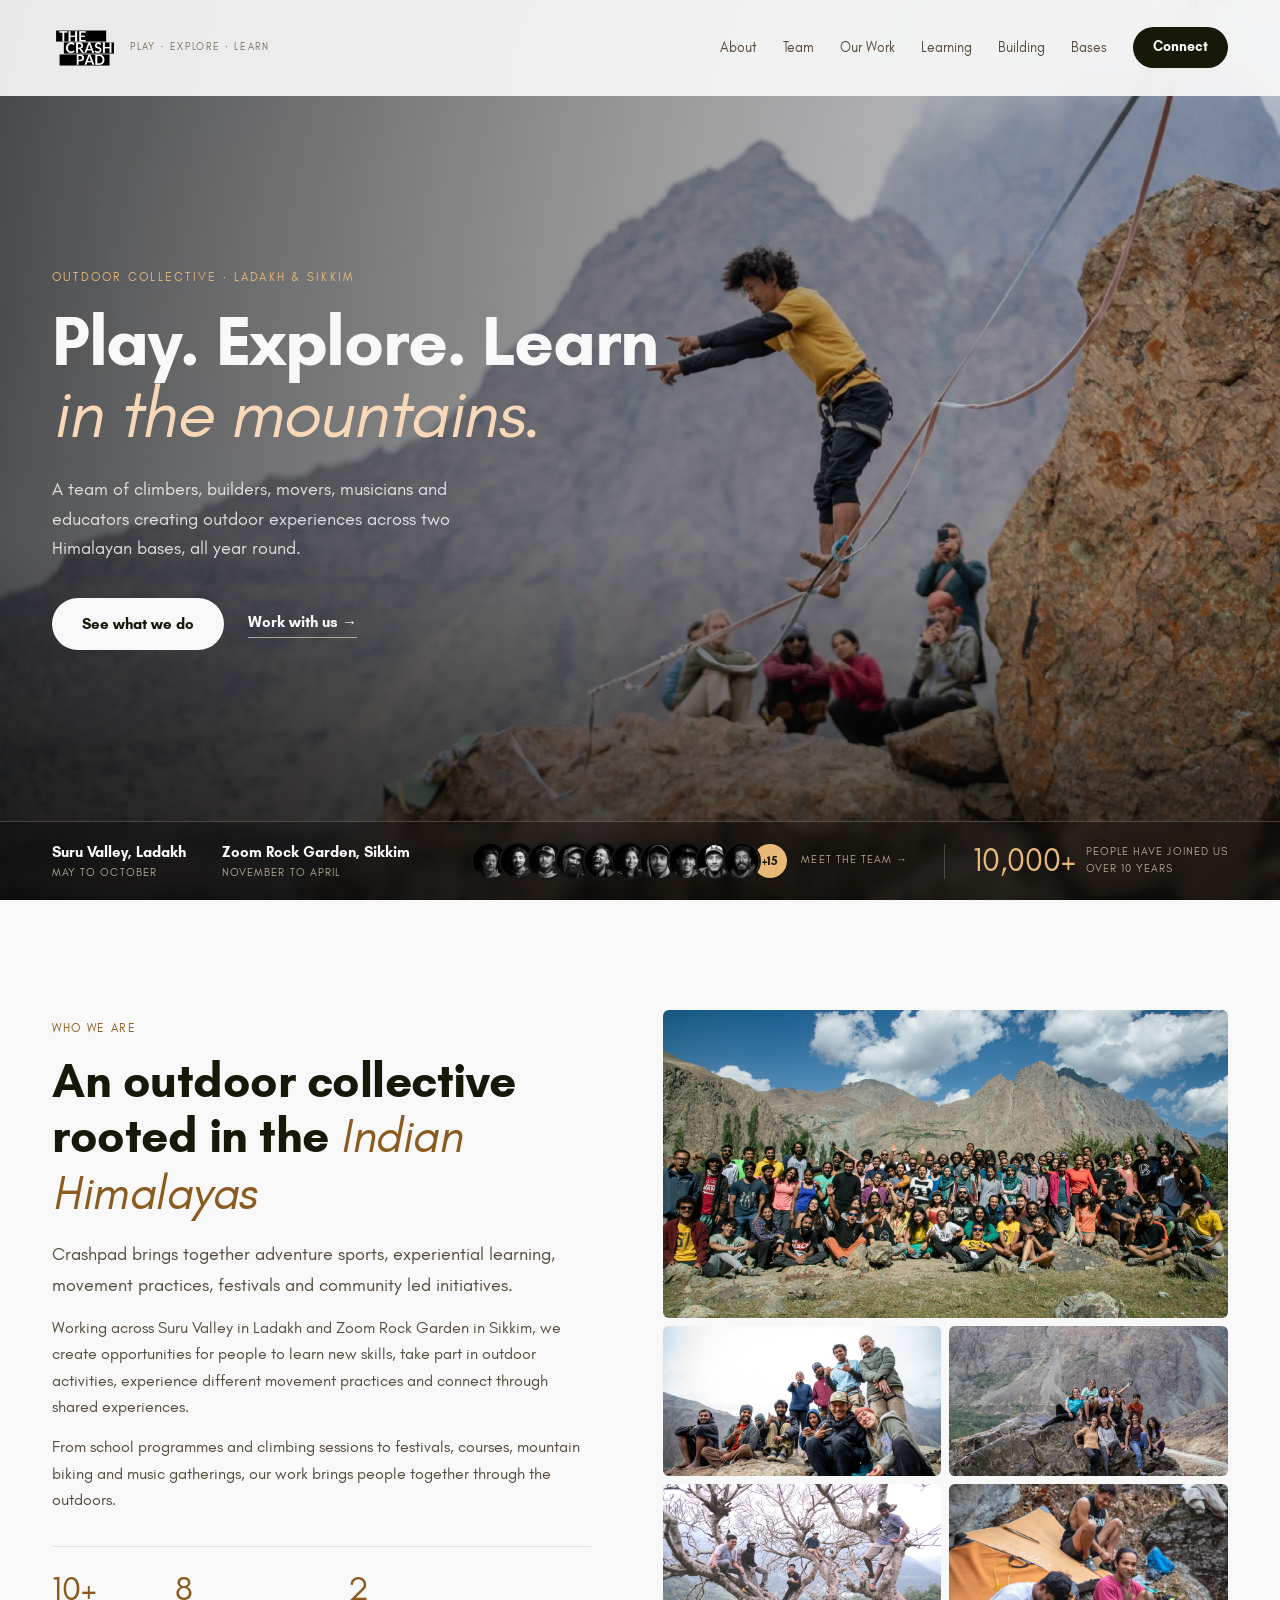
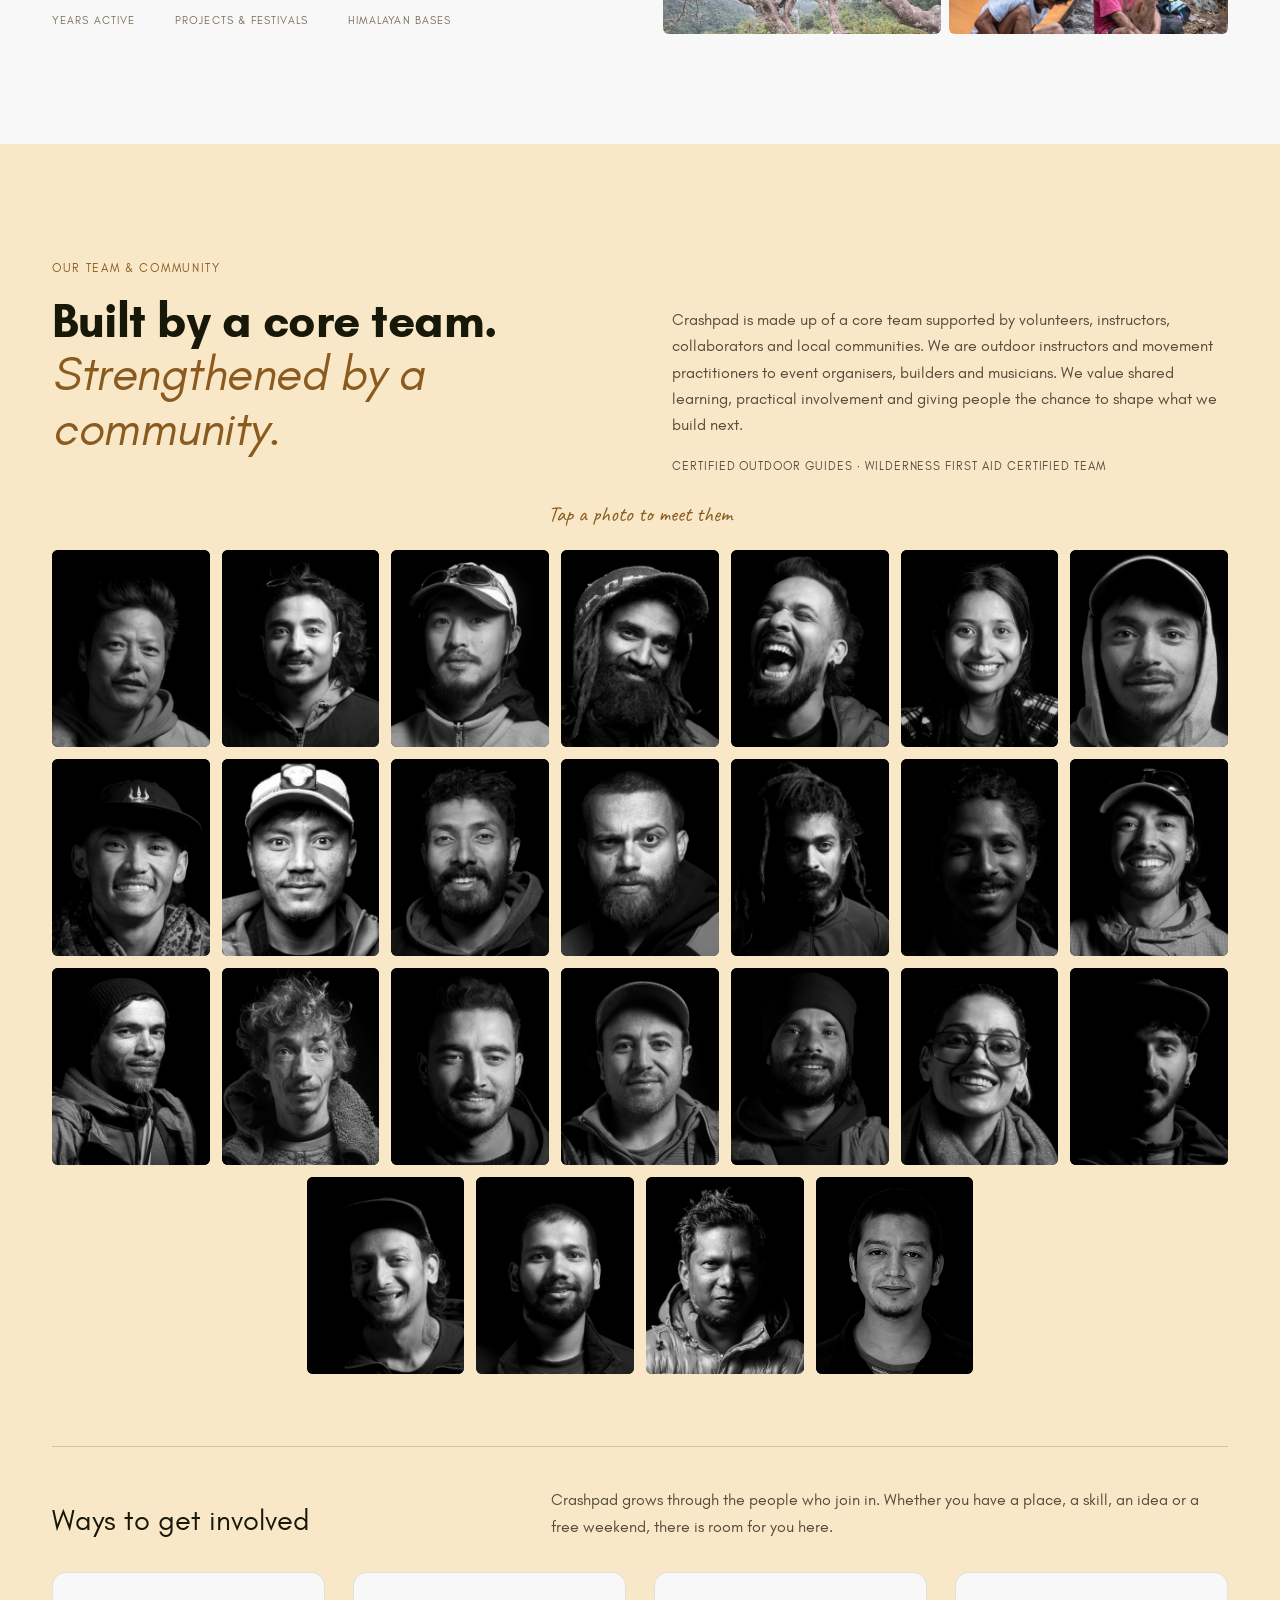
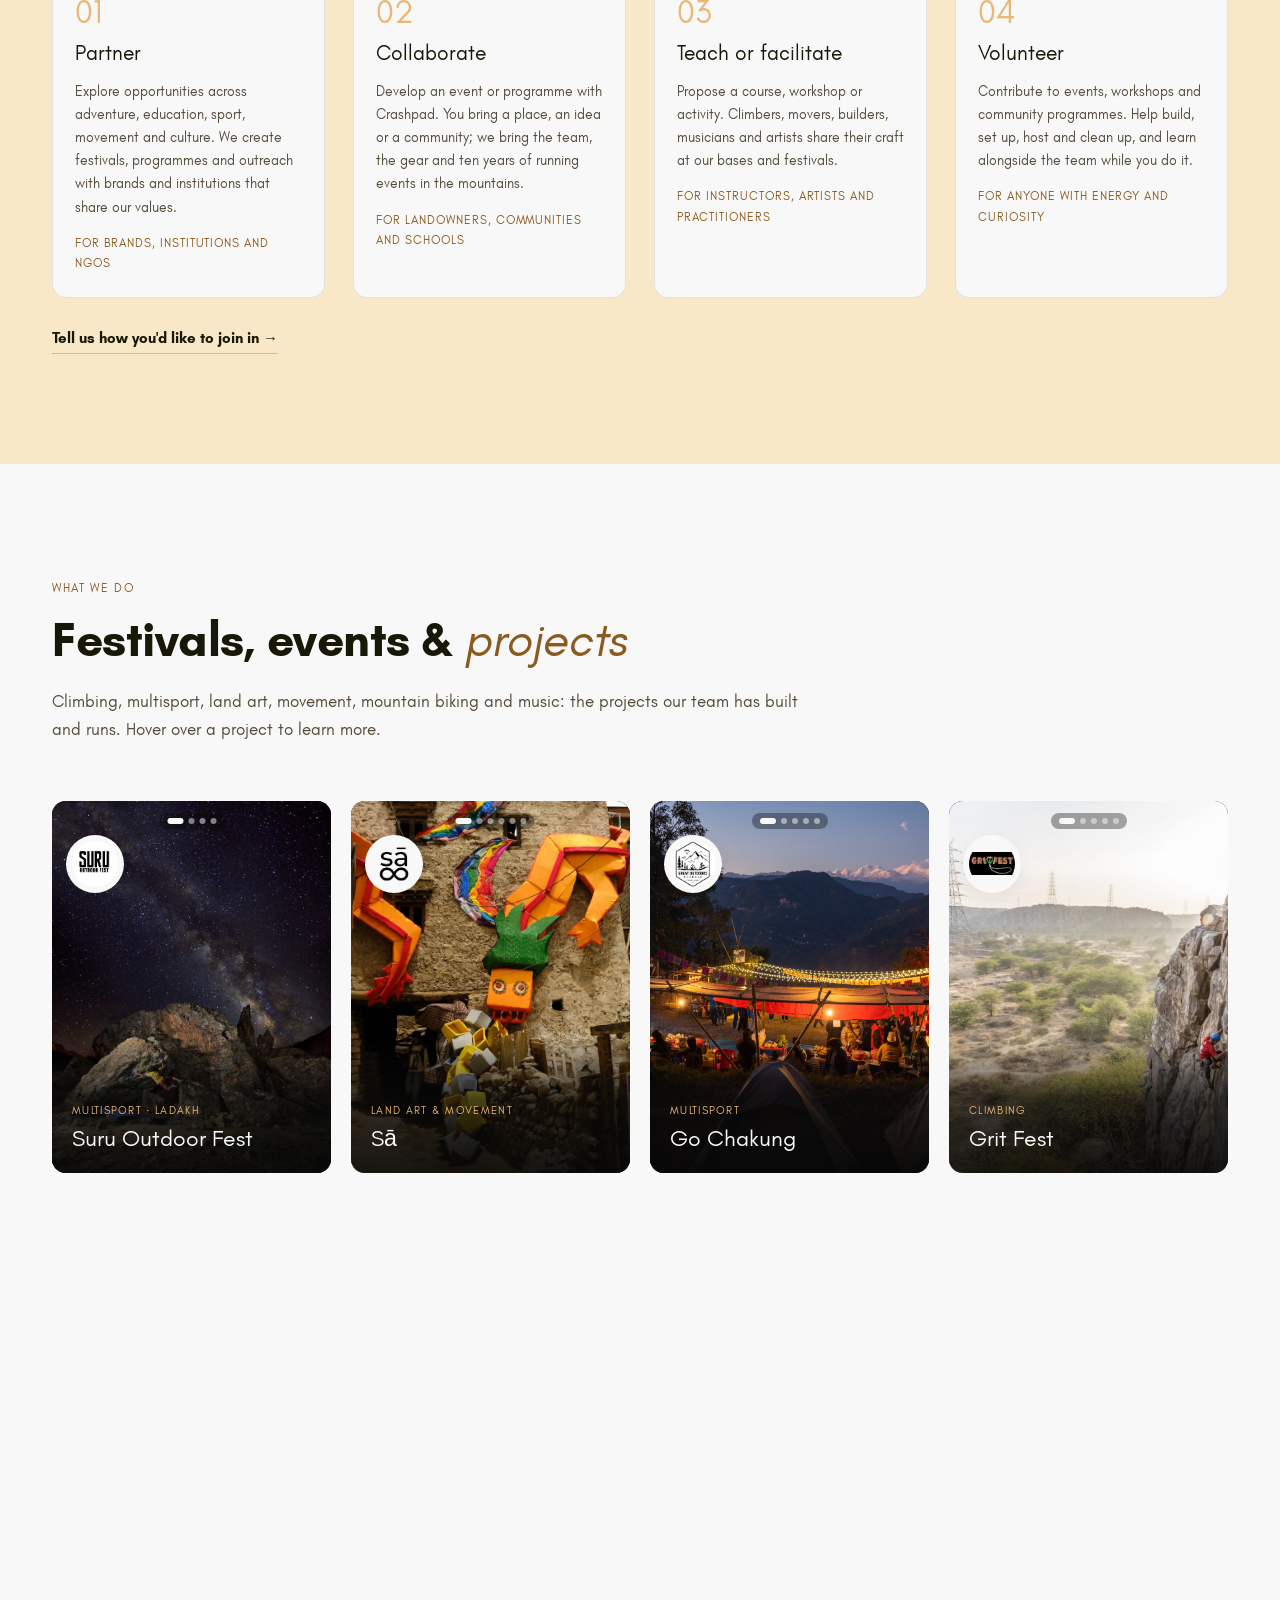
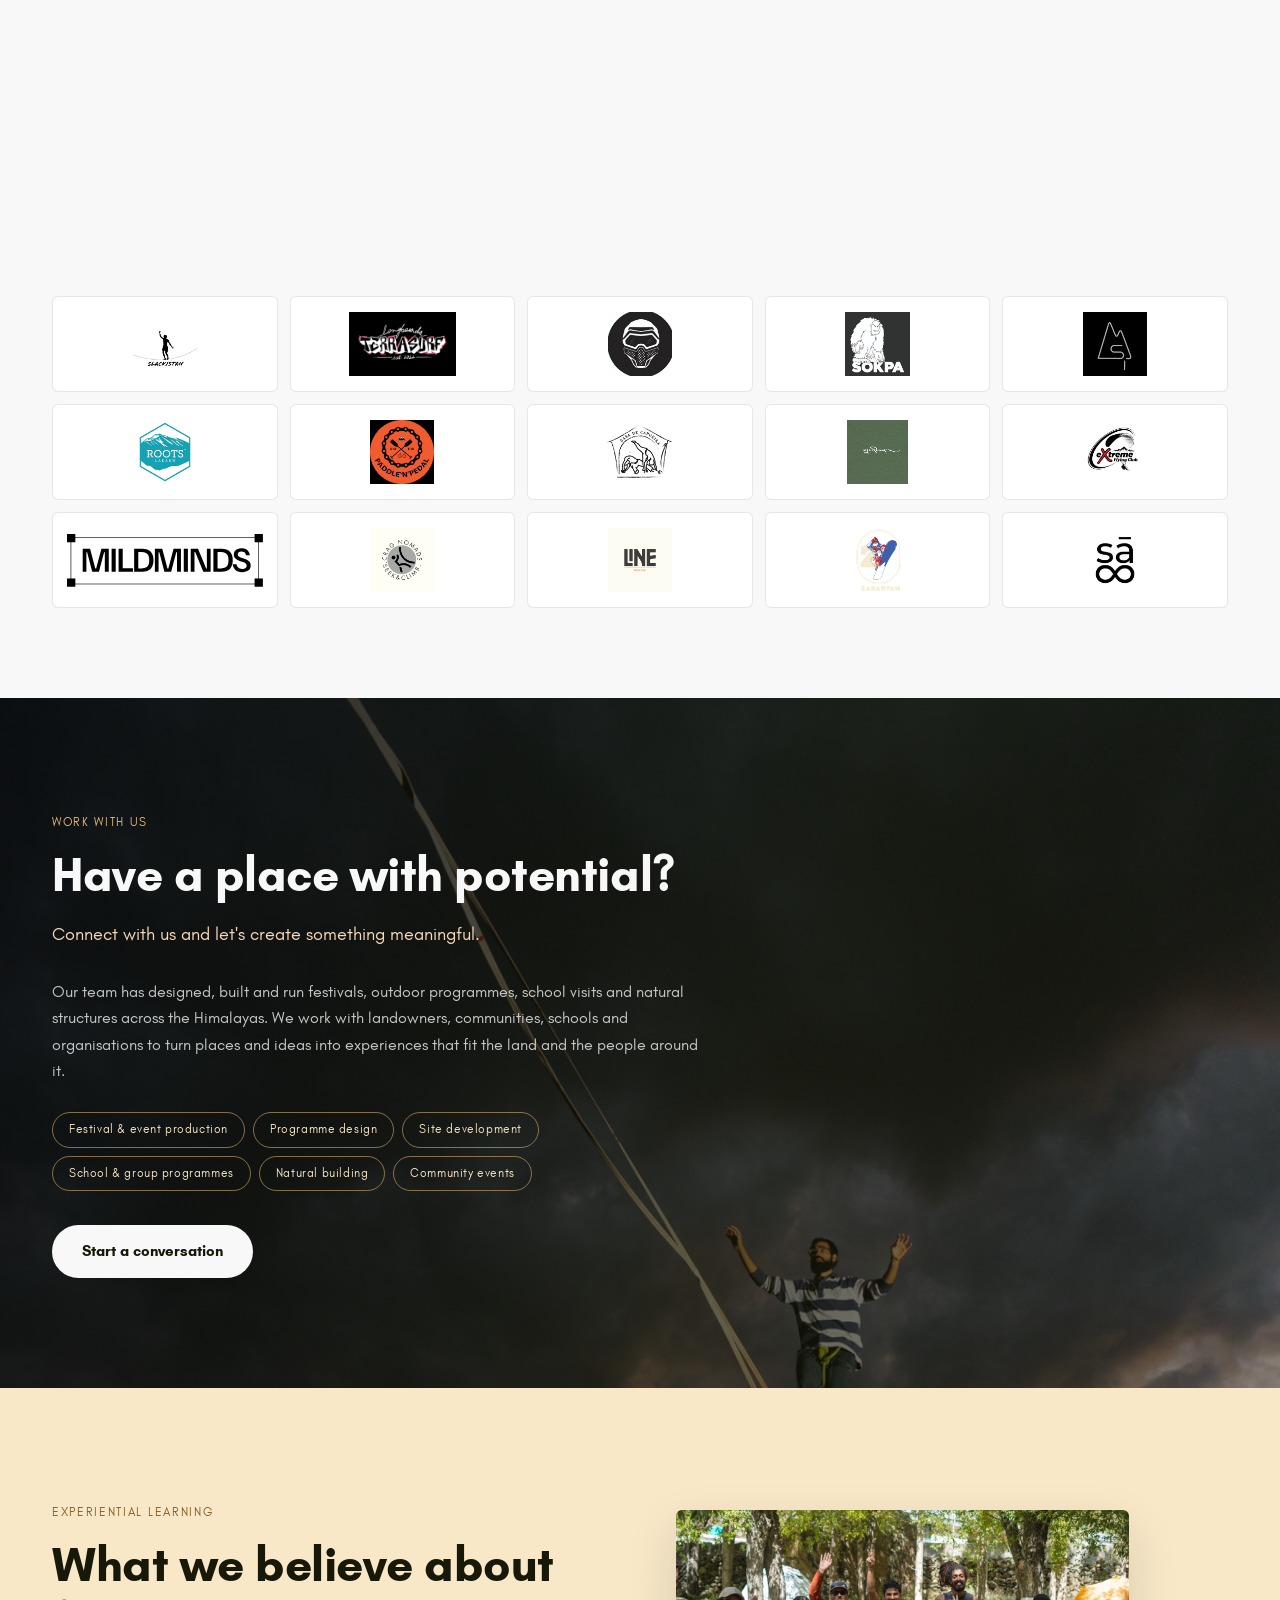
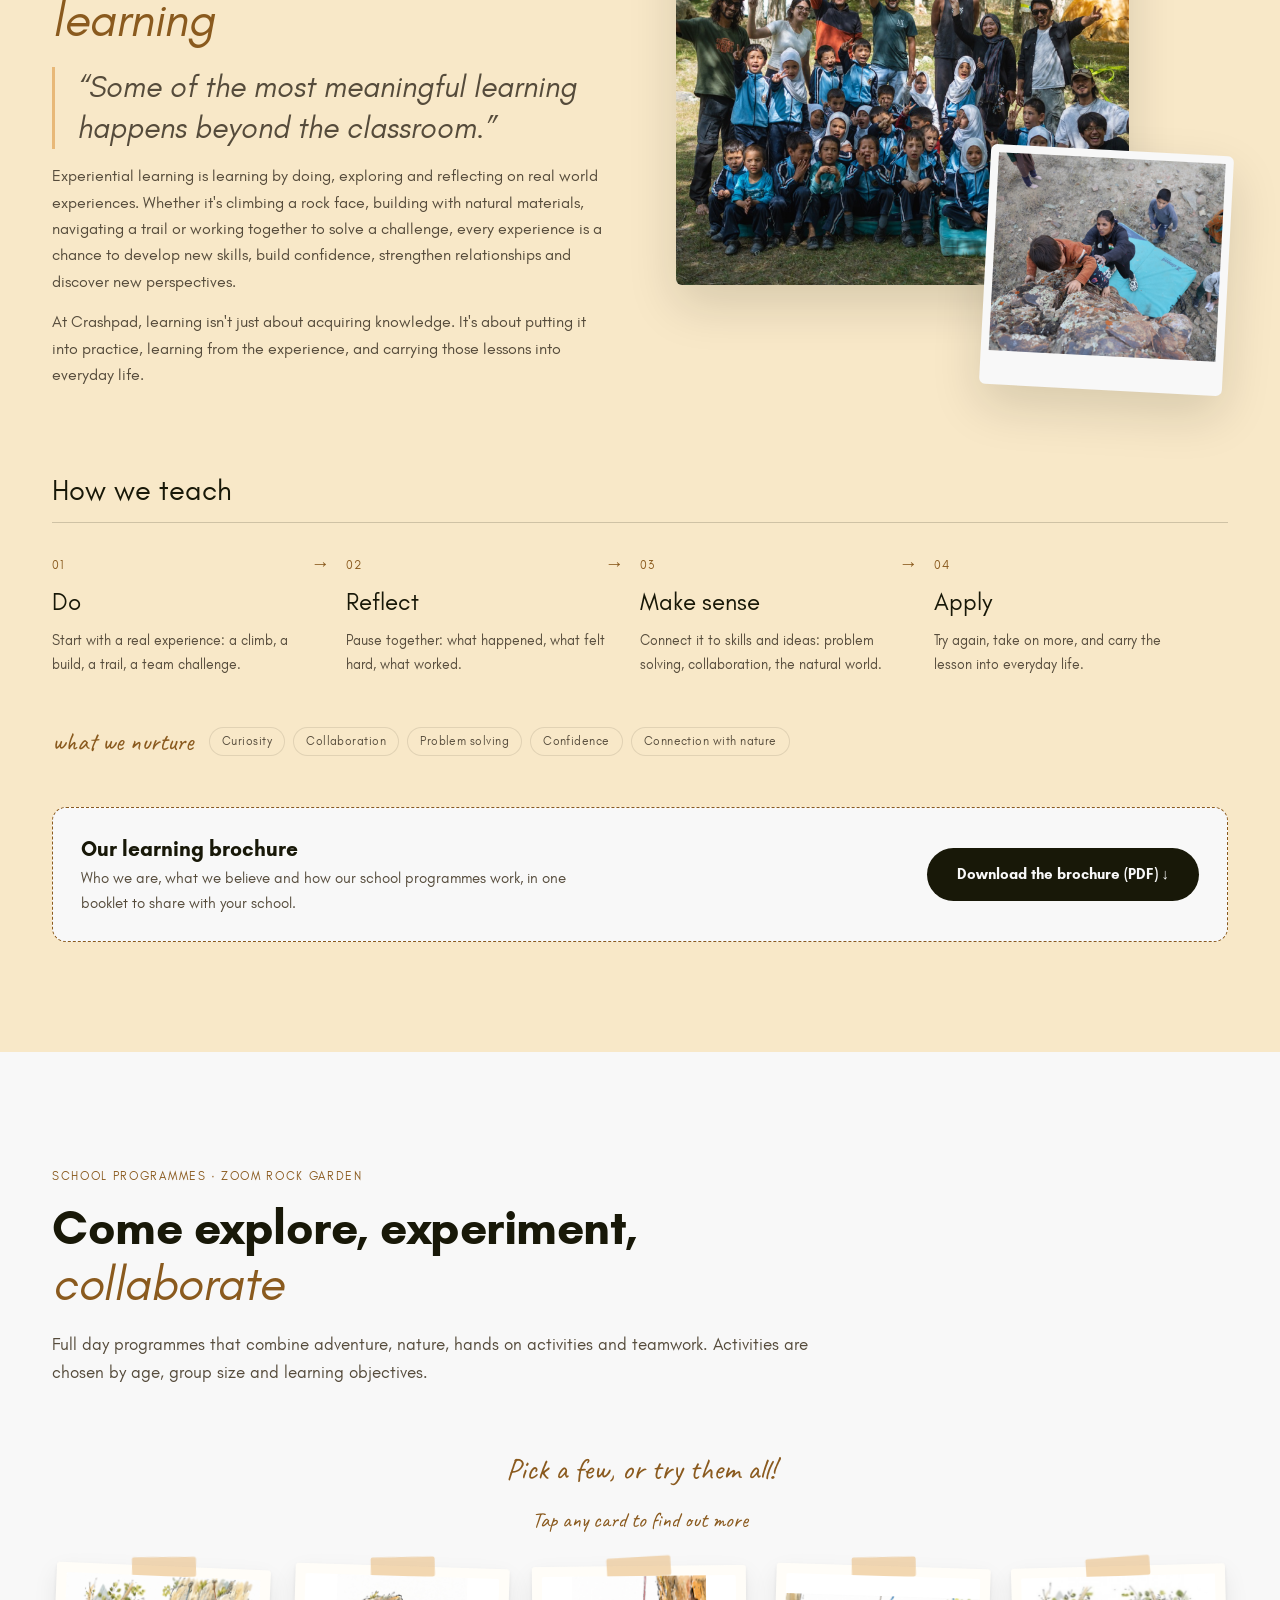
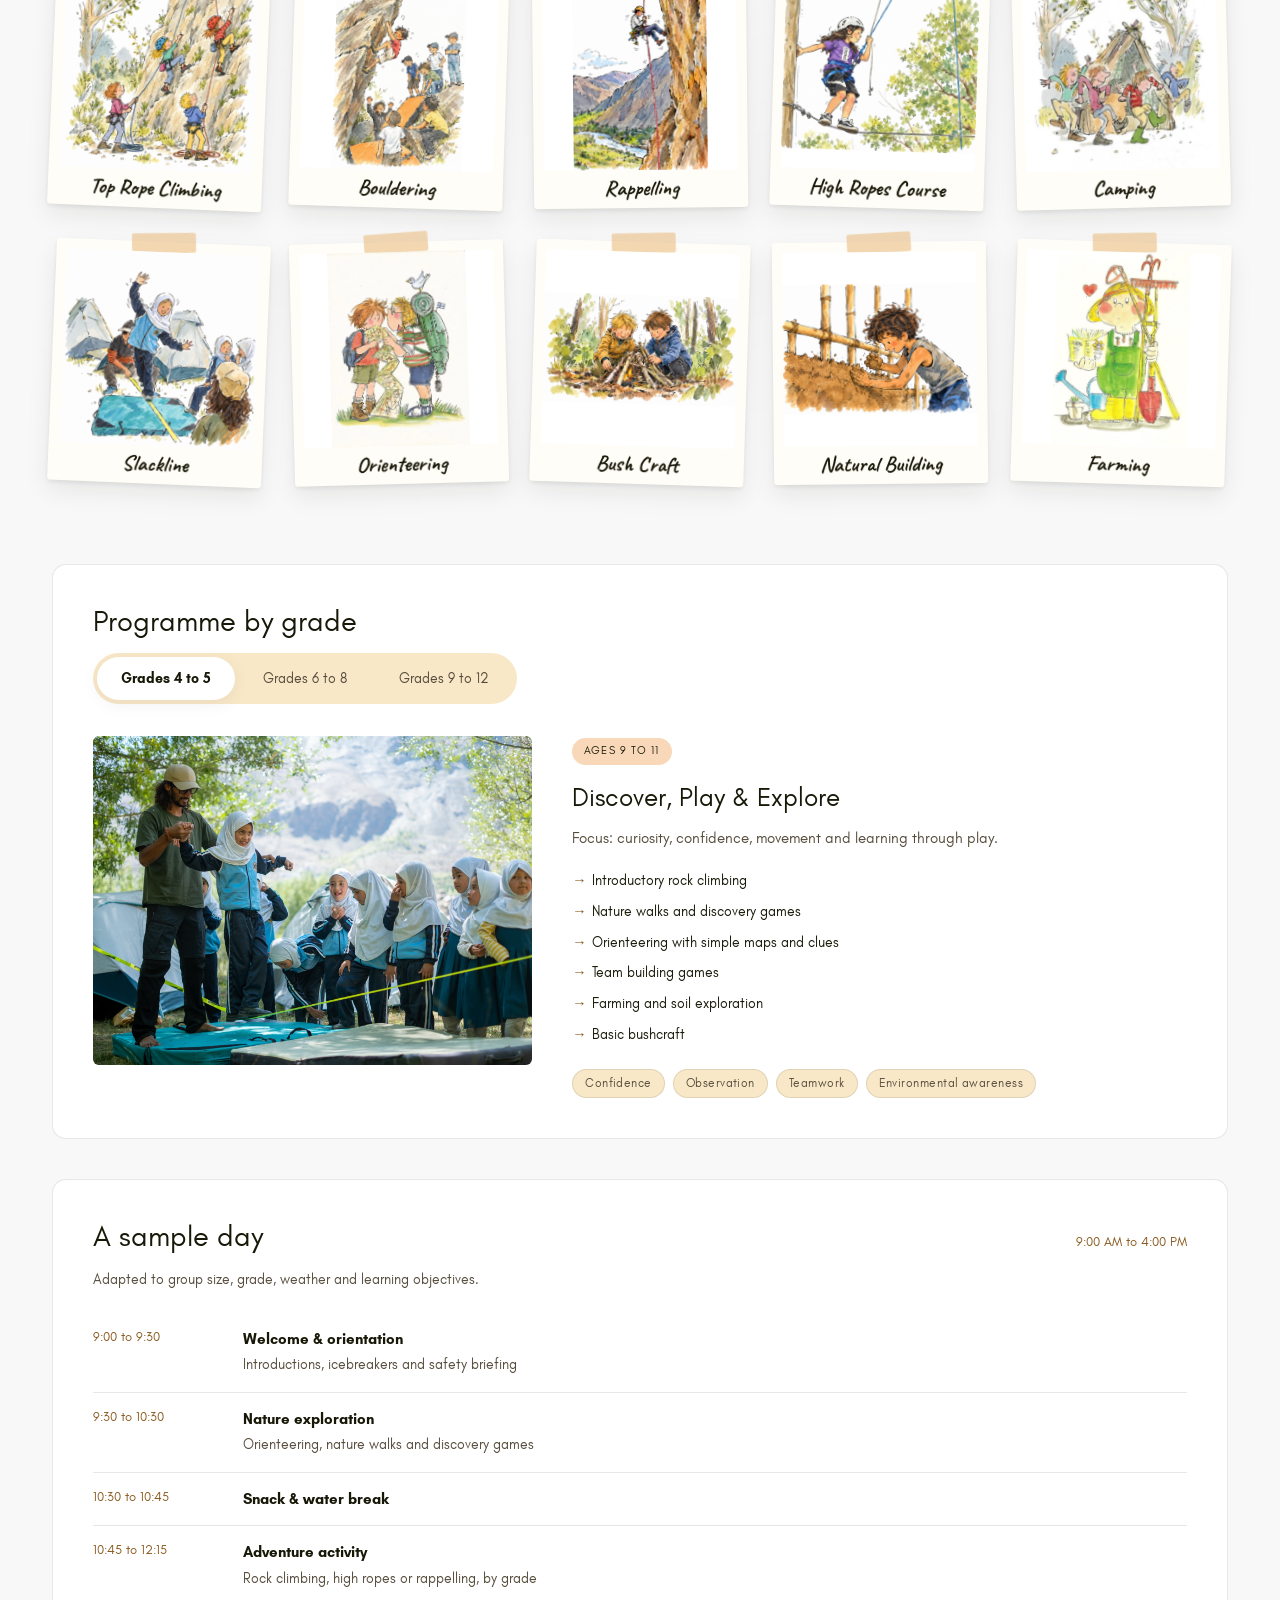
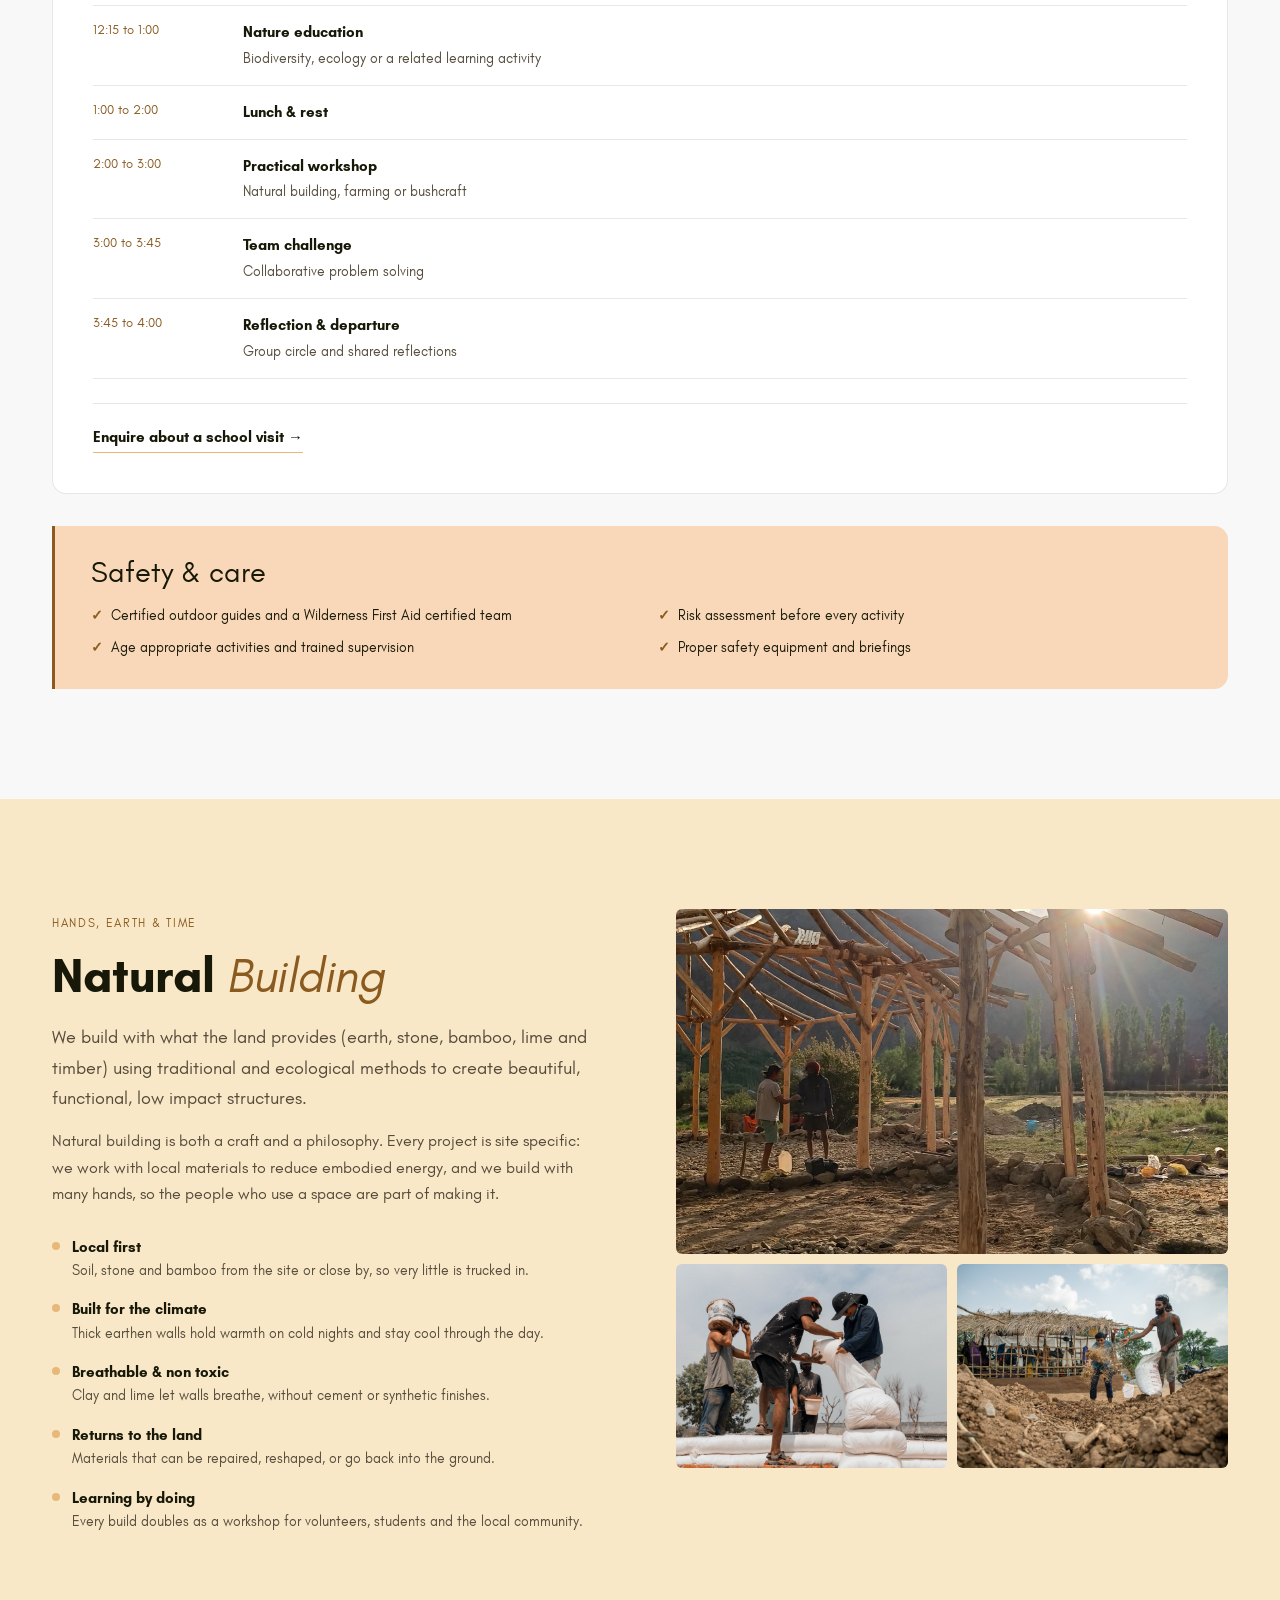
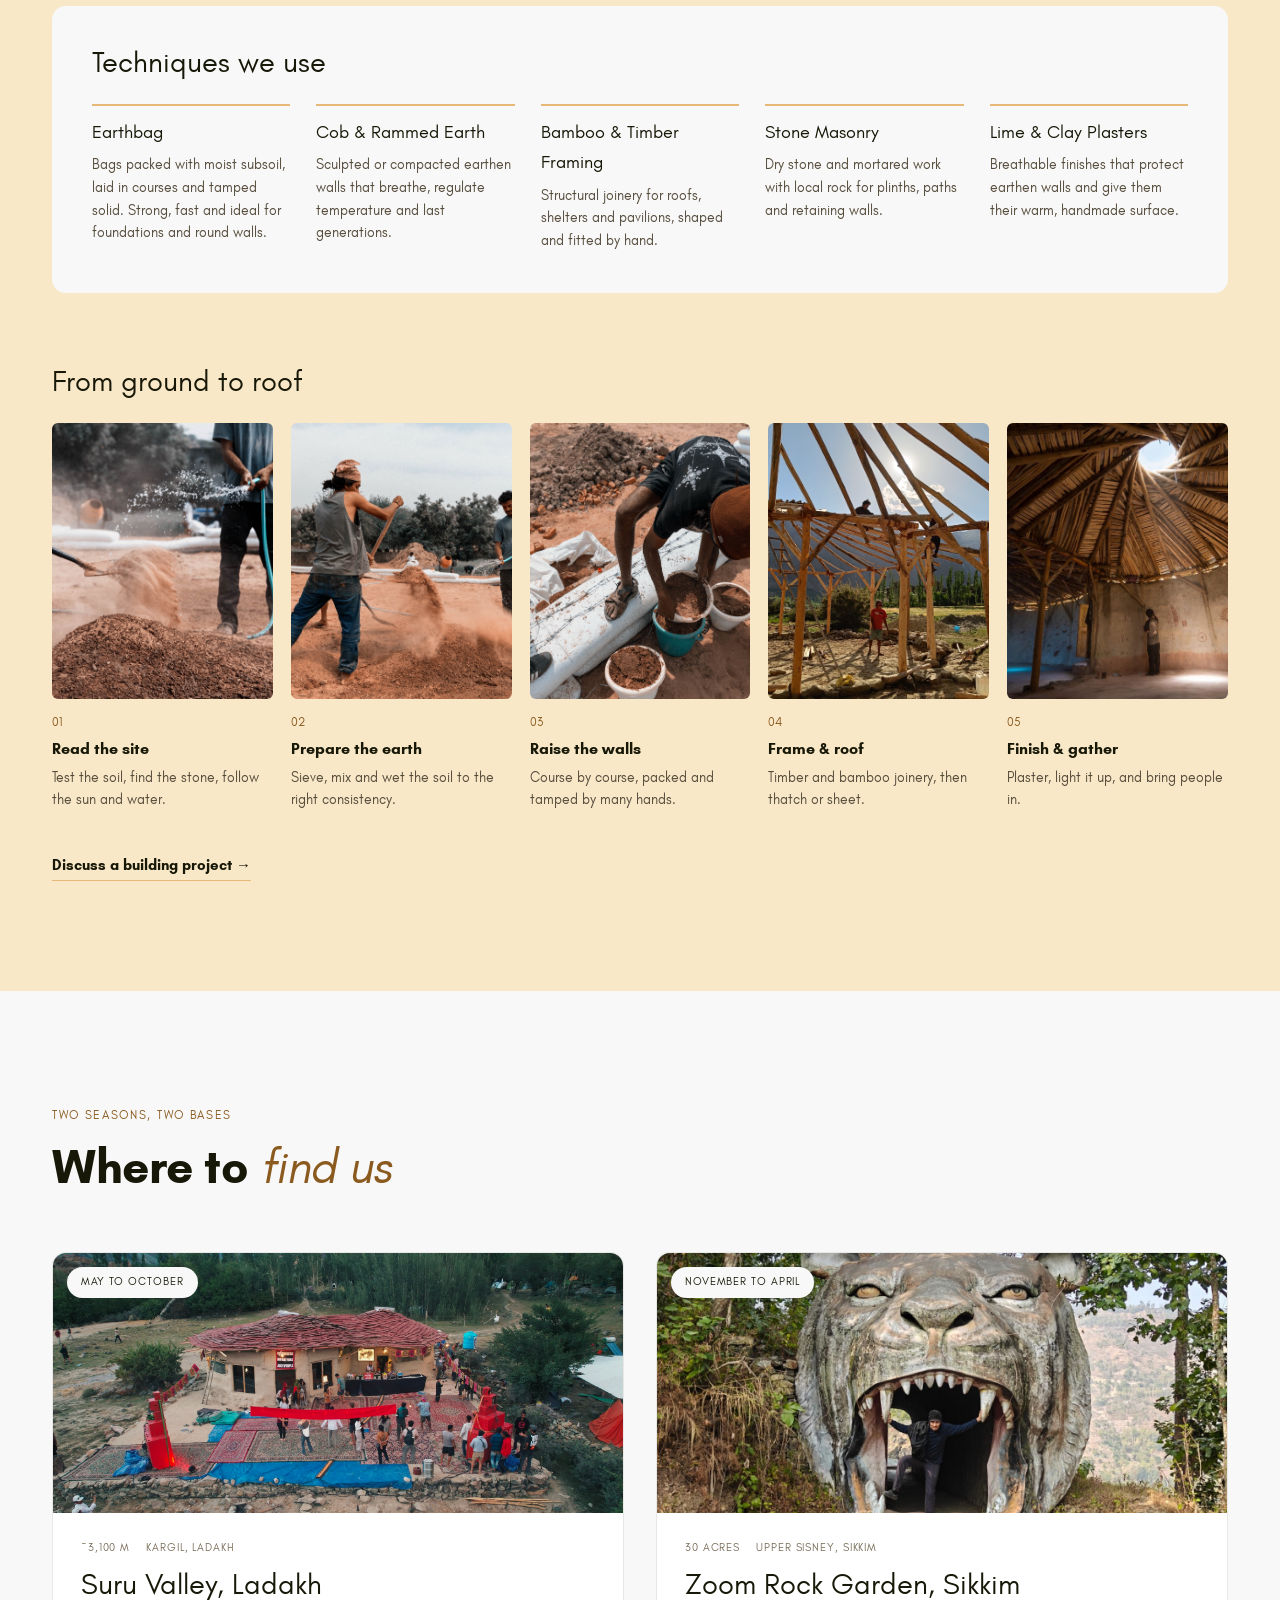
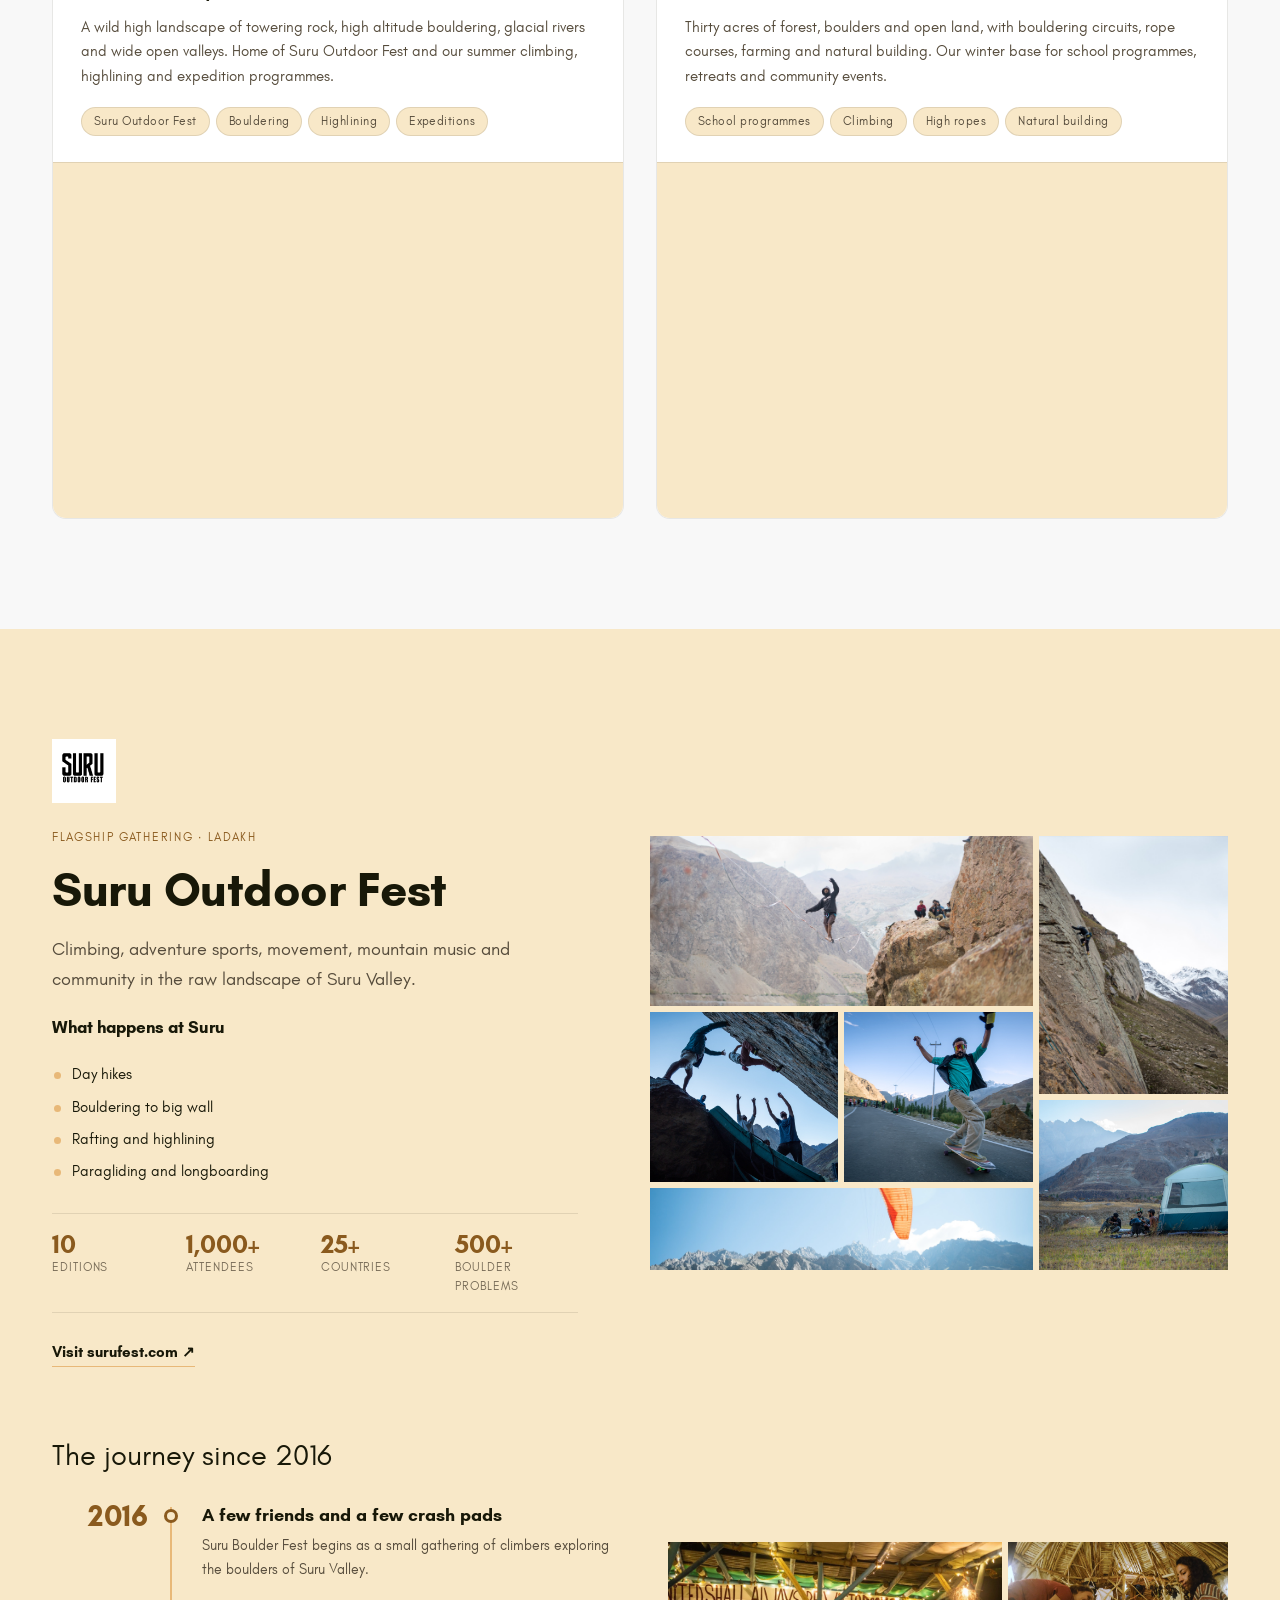
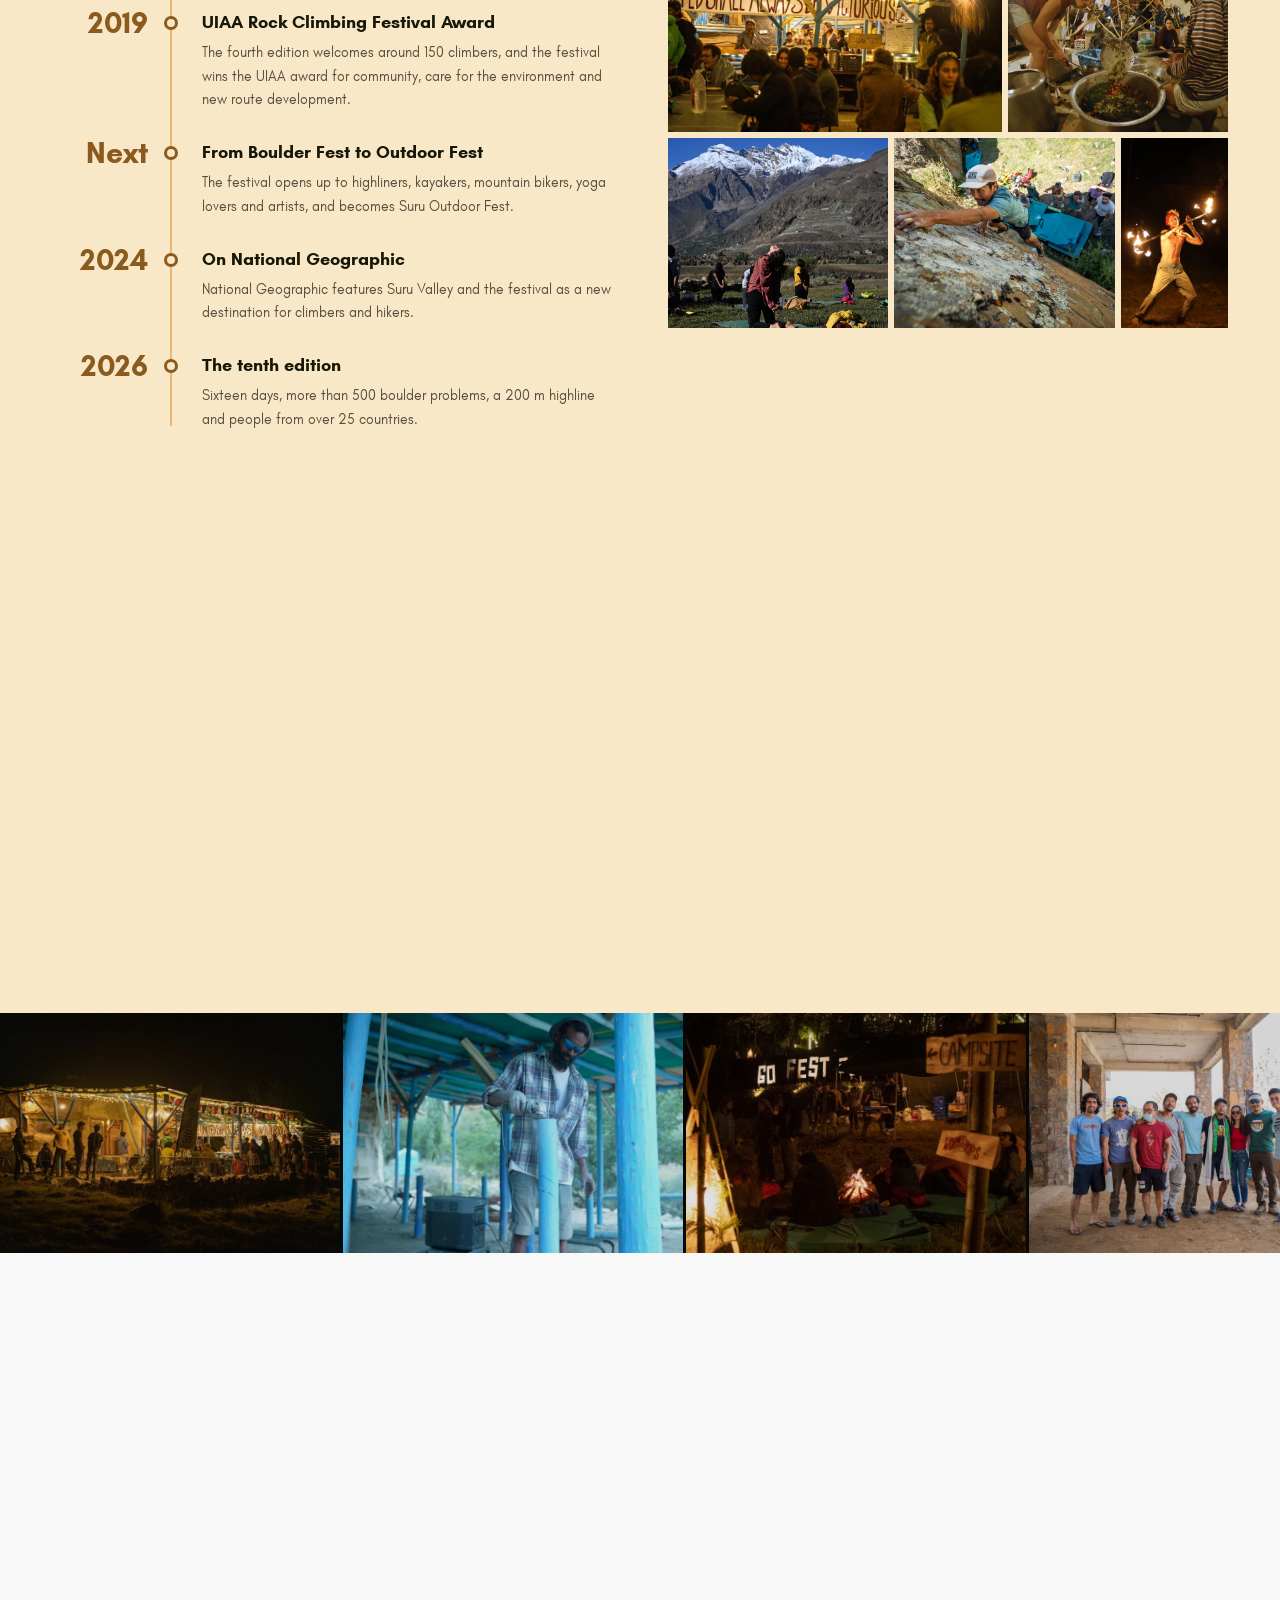
==== commit 9c28c0fc: "Contact details, fewer Who we are photos, readable @ sign - Add phone numbers, emails, Kargil addres" ====
--- a/index.html
+++ b/index.html
@@ -12,7 +12,7 @@
   <meta name="theme-color" content="#F8F8F8">
   <link rel="icon" type="image/png" href="assets/img/Logo_images/crashpadlogo.png">
   <link rel="preload" href="assets/fonts/glacial-indifference-400.woff2" as="font" type="font/woff2" crossorigin>
-  <link rel="stylesheet" href="assets/css/style.css?v=11">
+  <link rel="stylesheet" href="assets/css/style.css?v=12">
 </head>
 <body>
 
@@ -111,10 +111,8 @@
         <figure class="wide"><img src="assets/img/community/s-fst-s-ch.jpg" alt="The whole crew in the mountains" loading="lazy" data-zoom></figure>
         <figure><img src="assets/img/Suru_images/surufest.jpg" alt="Friends on the rocks at Suru" loading="lazy" data-zoom></figure>
         <figure><img src="assets/img/community/dsc01902.jpg" alt="Friends on the rocks above the river" loading="lazy" data-zoom></figure>
-        <figure><img src="assets/img/community/dsc02634.jpg" alt="Carrying the sound system together" loading="lazy" data-zoom></figure>
         <figure><img src="assets/img/community/img-1022.jpg" alt="Climbing a tree together" loading="lazy" data-zoom></figure>
         <figure><img src="assets/img/BoulderClash_images/dsc08351-1-ukfsfkhj.jpg" alt="Climbers resting on crash pads" loading="lazy" data-zoom></figure>
-        <figure><img src="assets/img/community/img-18-image-a372eb7473.jpg" alt="Friends gathered after a climb" loading="lazy" data-zoom></figure>
       </div>
     </div>
   </section>
@@ -730,7 +728,10 @@
         <h2>Let's <em>connect</em></h2>
         <p class="lead">Bring a school group, collaborate on a project, invite us to a place with potential, or just say hello.</p>
         <div class="contact-info-list">
-          <div class="contact-info-item"><span class="ci-label">Email</span><a href="mailto:contact@thecrashpad.in" class="ci-val">contact@thecrashpad.in</a></div>
+          <div class="contact-info-item"><span class="ci-label">Phone</span><span class="ci-val"><a href="tel:+919811742903">+91 98117 42903</a><br><a href="tel:+918250348799">+91 82503 48799</a><br><a href="tel:+916295919671">+91 62959 19671</a></span></div>
+          <div class="contact-info-item"><span class="ci-label">Email</span><span class="ci-val"><a href="mailto:crashpadmangar@gmail.com">crashpadmangar@gmail.com</a><br><a href="mailto:surufestladakh@gmail.com">surufestladakh@gmail.com</a></span></div>
+          <div class="contact-info-item"><span class="ci-label">Address</span><span class="ci-val">The Crashpad, Village Gontabsa, Tehsil Sankoo,<br>District Kargil, Ladakh 194103</span></div>
+          <div class="contact-info-item"><span class="ci-label">Instagram</span><span class="ci-val"><a class="ig-link" href="https://www.instagram.com/the_crashpad_tribe/" target="_blank" rel="noopener"><svg class="ig-icon" viewBox="0 0 24 24" width="16" height="16" aria-hidden="true" fill="none" stroke="currentColor" stroke-width="2" stroke-linecap="round" stroke-linejoin="round"><rect x="2.5" y="2.5" width="19" height="19" rx="5.5"/><circle cx="12" cy="12" r="4.3"/><circle cx="17.6" cy="6.4" r="1" fill="currentColor" stroke="none"/></svg><span>@the_crashpad_tribe</span></a></span></div>
           <div class="contact-info-item"><span class="ci-label">Ladakh base</span><span class="ci-val">Suru Valley · May to October</span></div>
           <div class="contact-info-item"><span class="ci-label">Sikkim base</span><span class="ci-val">Zoom Rock Garden · November to April</span></div>
         </div>
@@ -790,10 +791,16 @@
         <div>
           <img src="assets/img/Logo_images/crashpadlogo.png" alt="The Crashpad" class="footer-logo" loading="lazy">
           <p class="footer-tagline">Adventure · Movement · Learning · Community<br>Suru Valley, Ladakh &amp; Zoom Rock Garden, Sikkim</p>
+          <div class="footer-contact">
+            <p>The Crashpad, Village Gontabsa, Tehsil Sankoo,<br>District Kargil, Ladakh 194103</p>
+            <p><a href="tel:+919811742903">+91 98117 42903</a><br><a href="tel:+918250348799">+91 82503 48799</a><br><a href="tel:+916295919671">+91 62959 19671</a></p>
+            <p><a href="mailto:crashpadmangar@gmail.com">crashpadmangar@gmail.com</a><br><a href="mailto:surufestladakh@gmail.com">surufestladakh@gmail.com</a></p>
+            <p><a class="ig-link" href="https://www.instagram.com/the_crashpad_tribe/" target="_blank" rel="noopener"><svg class="ig-icon" viewBox="0 0 24 24" width="16" height="16" aria-hidden="true" fill="none" stroke="currentColor" stroke-width="2" stroke-linecap="round" stroke-linejoin="round"><rect x="2.5" y="2.5" width="19" height="19" rx="5.5"/><circle cx="12" cy="12" r="4.3"/><circle cx="17.6" cy="6.4" r="1" fill="currentColor" stroke="none"/></svg><span>@the_crashpad_tribe</span></a></p>
+          </div>
         </div>
         <div class="footer-cols">
           <div class="footer-col"><h4>Explore</h4><ul><li><a href="#about">About</a></li><li><a href="#team">Our team</a></li><li><a href="#projects">Our work</a></li><li><a href="#consulting">Work with us</a></li></ul></div>
-          <div class="footer-col"><h4>Programmes</h4><ul><li><a href="#learning">Experiential learning</a></li><li><a href="#school-programmes">School programmes</a></li><li><a href="#natural-building">Natural building</a></li><li><a href="#locations">Our bases</a></li><li><a href="mailto:contact@thecrashpad.in">contact@thecrashpad.in</a></li></ul></div>
+          <div class="footer-col"><h4>Programmes</h4><ul><li><a href="#learning">Experiential learning</a></li><li><a href="#school-programmes">School programmes</a></li><li><a href="#natural-building">Natural building</a></li><li><a href="#locations">Our bases</a></li></ul></div>
           <div class="footer-col"><h4>Projects</h4><ul><li><a href="https://www.surufest.com/" target="_blank" rel="noopener">Suru Outdoor Fest</a></li><li><a href="https://www.sabiennale.com/" target="_blank" rel="noopener">Sā</a></li><li><a href="https://www.instagram.com/go_chakung/" target="_blank" rel="noopener">Go Chakung</a></li><li><a href="https://www.instagram.com/gritfest_dhauj/" target="_blank" rel="noopener">Grit Fest</a></li><li><a href="https://www.ekayawellness.com/" target="_blank" rel="noopener">Ekaya</a></li><li><a href="https://www.instagram.com/boulder.clash/" target="_blank" rel="noopener">Boulder Clash</a></li><li><a href="https://www.zabarvanx.com/" target="_blank" rel="noopener">ZLS</a></li><li><a href="https://www.instagram.com/aqi.family/" target="_blank" rel="noopener">AQI</a></li></ul></div>
         </div>
       </div>
@@ -810,6 +817,6 @@
 
   <div class="toast-notice" id="toast-notice" role="status" aria-live="polite"><span id="toast-message"></span></div>
 
-  <script src="assets/js/main.js?v=11"></script>
+  <script src="assets/js/main.js?v=12"></script>
 </body>
 </html>
--- a/assets/css/style.css
+++ b/assets/css/style.css
@@ -6,10 +6,10 @@
 /* Handwritten accent for the children's activity board */
 @import url('https://fonts.googleapis.com/css2?family=Caveat:wght@500;700&display=swap');
 
-/* Glacial Indifference — self-hosted (SIL Open Font License, see assets/fonts/OFL.txt) */
-@font-face { font-family: 'Glacial Indifference'; font-style: normal; font-weight: 400; font-display: swap; src: url('../fonts/glacial-indifference-400.woff2') format('woff2'); }
-@font-face { font-family: 'Glacial Indifference'; font-style: italic; font-weight: 400; font-display: swap; src: url('../fonts/glacial-indifference-400italic.woff2') format('woff2'); }
-@font-face { font-family: 'Glacial Indifference'; font-style: normal; font-weight: 700; font-display: swap; src: url('../fonts/glacial-indifference-700.woff2') format('woff2'); }
+/* "@" falls back to the next font (Glacial's @ reads like an e). Glacial Indifference — self-hosted (SIL Open Font License, see assets/fonts/OFL.txt) */
+@font-face { font-family: 'Glacial Indifference'; font-style: normal; font-weight: 400; font-display: swap; src: url('../fonts/glacial-indifference-400.woff2') format('woff2');  unicode-range: U+0000-003F, U+0041-FFFF; }
+@font-face { font-family: 'Glacial Indifference'; font-style: italic; font-weight: 400; font-display: swap; src: url('../fonts/glacial-indifference-400italic.woff2') format('woff2');  unicode-range: U+0000-003F, U+0041-FFFF; }
+@font-face { font-family: 'Glacial Indifference'; font-style: normal; font-weight: 700; font-display: swap; src: url('../fonts/glacial-indifference-700.woff2') format('woff2');  unicode-range: U+0000-003F, U+0041-FFFF; }
 
 :root {
   /* Savanna Earth */
@@ -227,9 +227,9 @@
 .about-values div { display: flex; flex-direction: column; }
 .value-num { font-family: var(--font-serif); font-size: 2.1rem; line-height: 1; color: var(--accent); }
 .value-label { font-family: var(--font-mono); font-size: 0.68rem; letter-spacing: 0.1em; text-transform: uppercase; color: var(--subtle); margin-top: 6px; }
-.about-mosaic { display: grid; grid-template-columns: repeat(3, 1fr); grid-auto-rows: 130px; gap: 8px; }
+.about-mosaic { display: grid; grid-template-columns: repeat(2, 1fr); grid-auto-rows: 150px; gap: 8px; }
 .about-mosaic figure { overflow: hidden; border-radius: var(--radius-sm); }
-.about-mosaic figure.wide { grid-column: span 3; grid-row: span 2; }
+.about-mosaic figure.wide { grid-column: span 2; grid-row: span 2; }
 .about-mosaic img { width: 100%; height: 100%; object-fit: cover; cursor: zoom-in; transition: transform 0.6s ease; }
 .about-mosaic figure:hover img { transform: scale(1.04); }
 
@@ -577,7 +577,7 @@
   .project-card { aspect-ratio: 4 / 4.6; }
   .portrait { flex-basis: calc((100% - 3 * 10px) / 4); }
   .team-grid { gap: 10px; }
-  .about-mosaic { grid-auto-rows: 96px; }
+  .about-mosaic { grid-auto-rows: 110px; }
   .learning-photos { height: 360px; }
   .nb-tech-grid, .involve-list, .safety-note ul { grid-template-columns: 1fr; }
   .nb-steps { grid-template-columns: repeat(2, 1fr); }
@@ -784,3 +784,11 @@
   .bento figure.bt-e:last-child { aspect-ratio: 4 / 3; }
   .brochure-cta { flex-direction: column; align-items: flex-start; padding: 20px; }
 }
+
+/* ---- Contact details ---------------------------------------------------- */
+.ci-val a:hover { color: var(--accent); }
+.ig-link { display: inline-flex; align-items: center; gap: 8px; }
+.ig-icon { flex: 0 0 auto; }
+.footer-contact { margin-top: 20px; display: flex; flex-direction: column; gap: 10px; }
+.footer-contact p { font-size: .86rem; color: var(--on-dark-muted); line-height: 1.6; }
+.footer-contact a:hover { color: var(--white); }
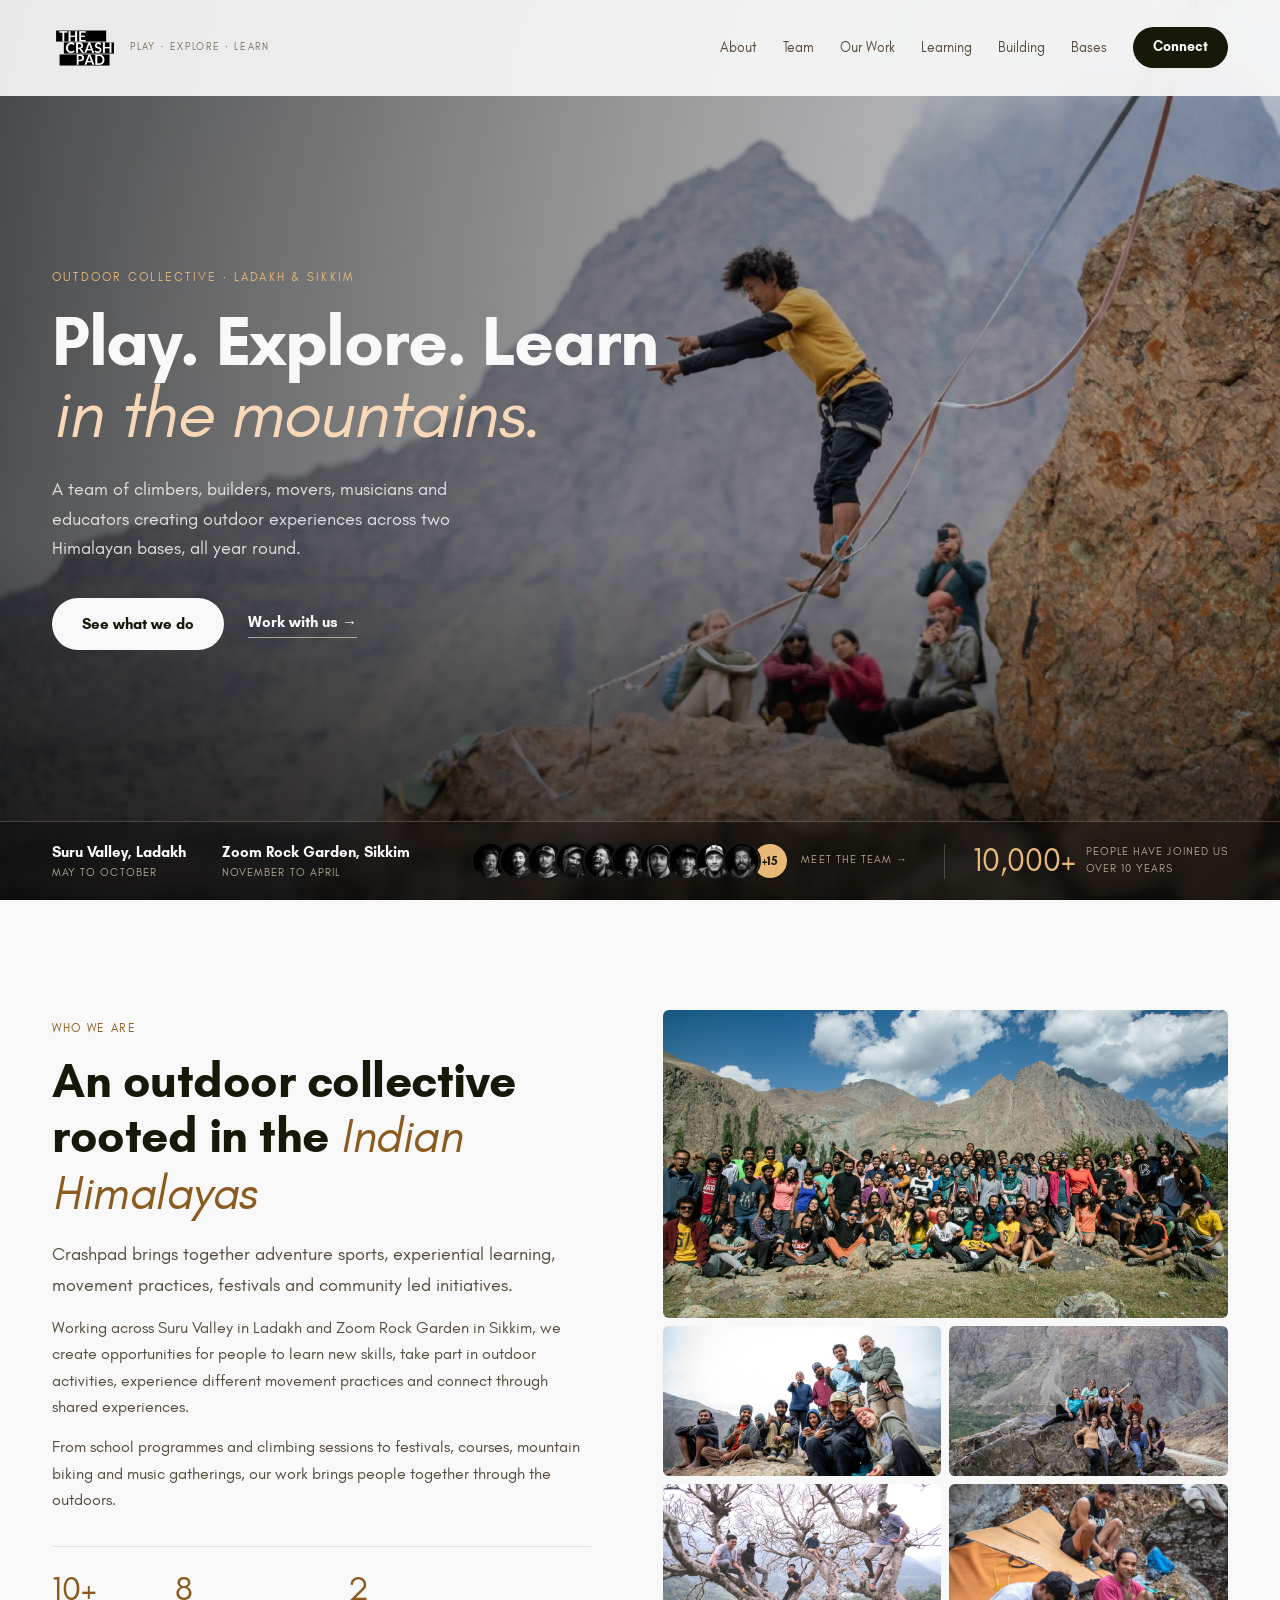
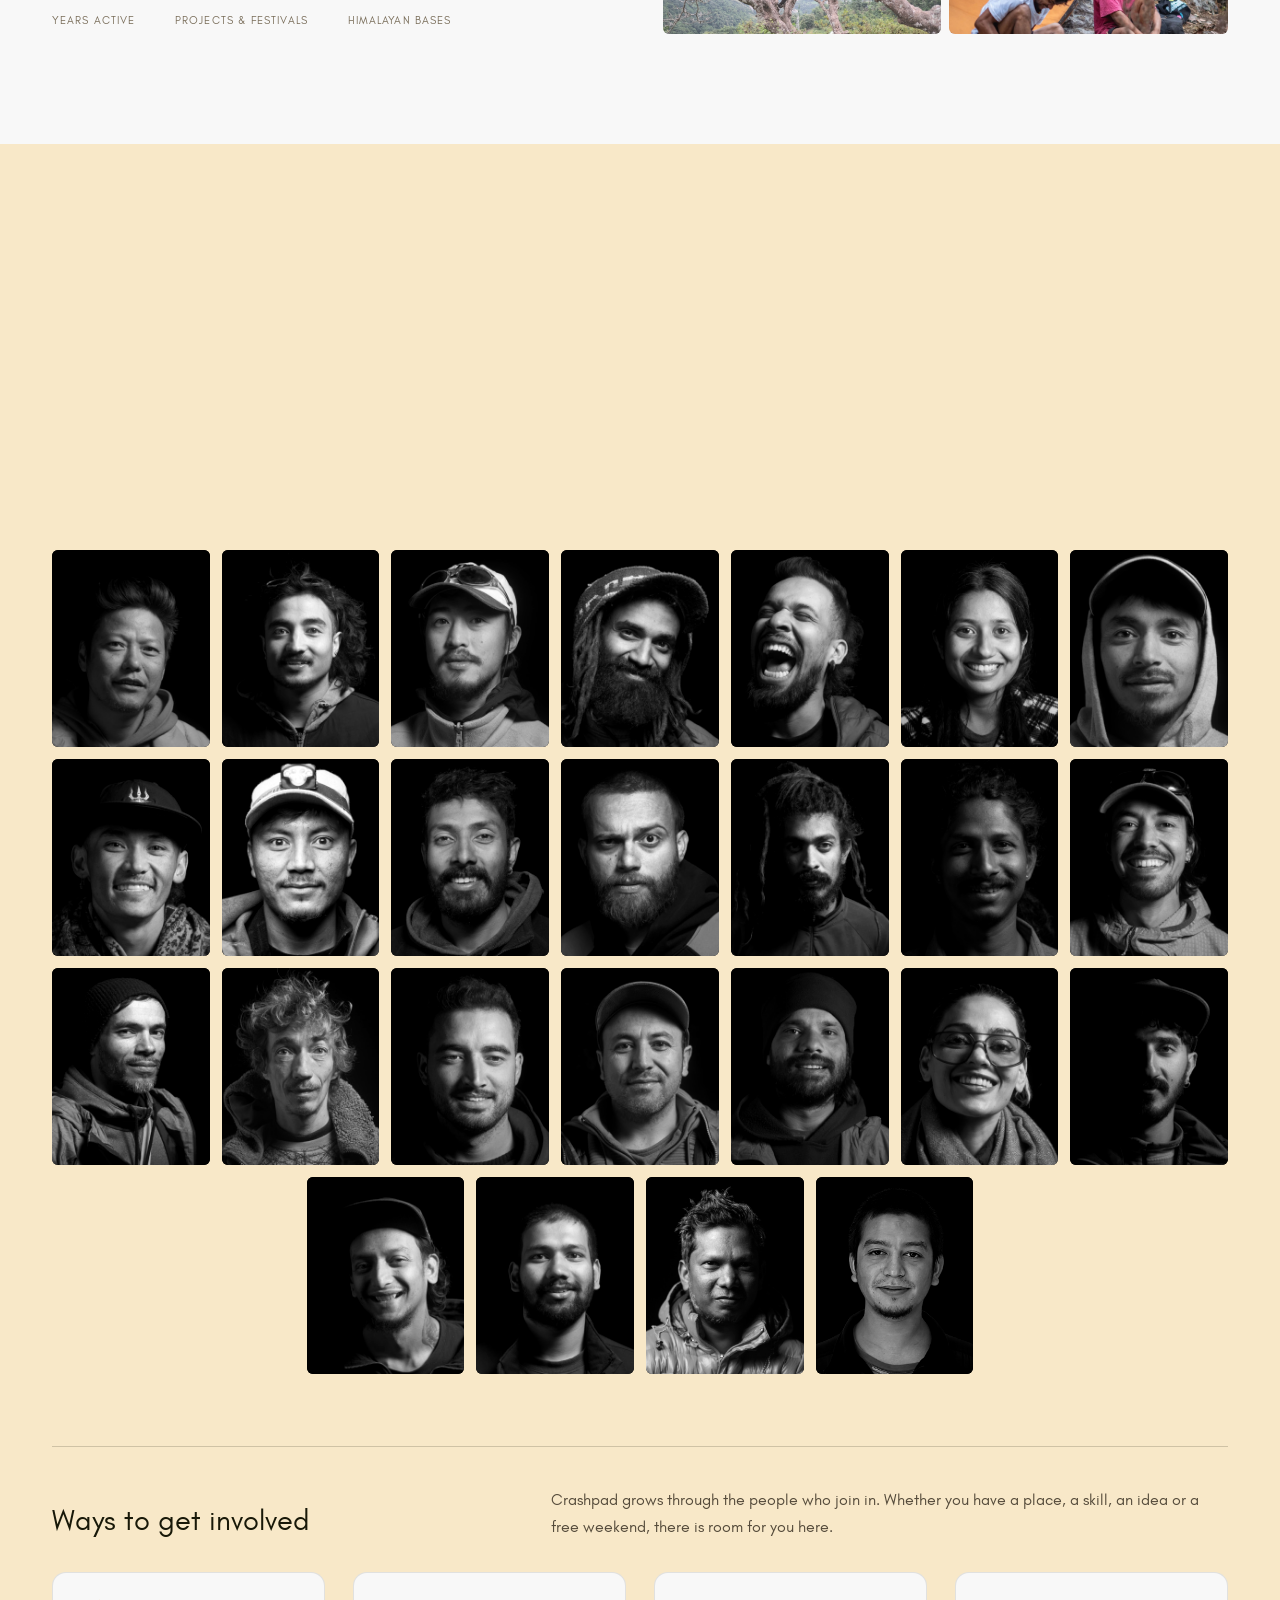
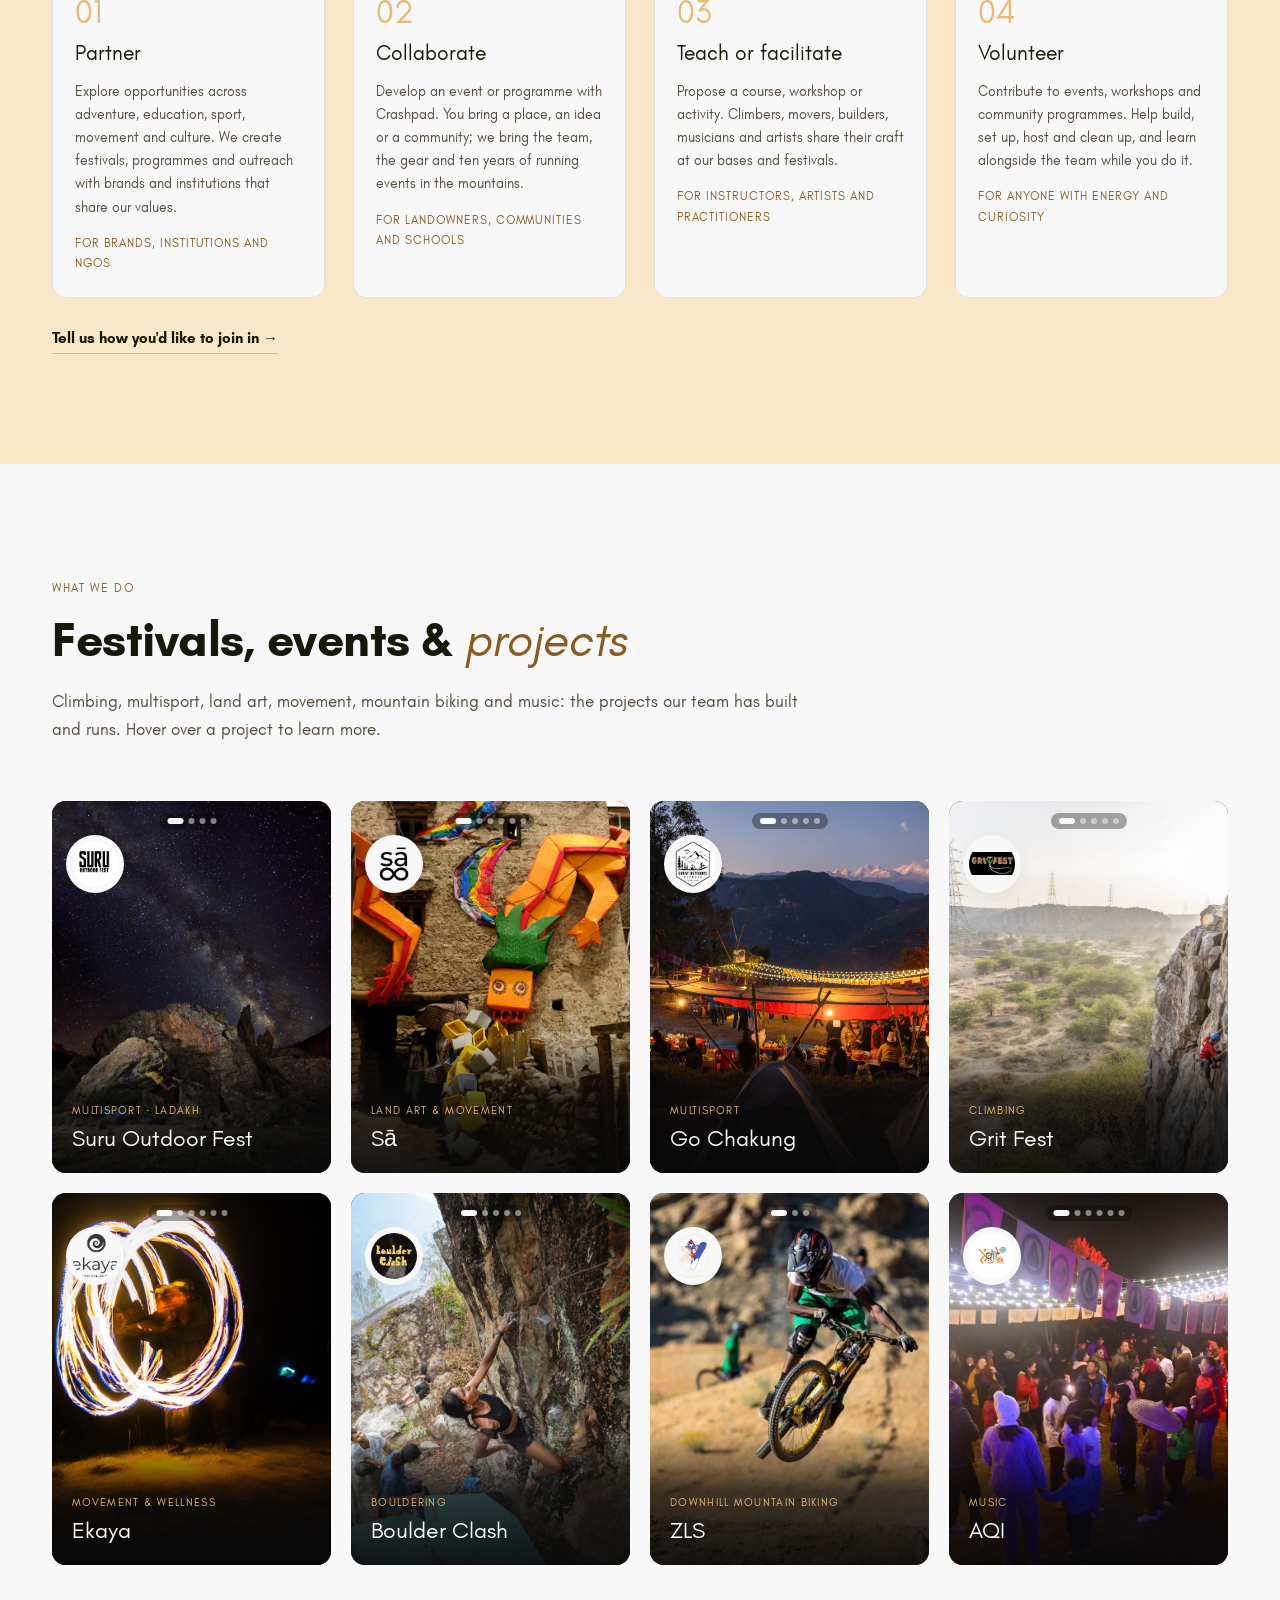
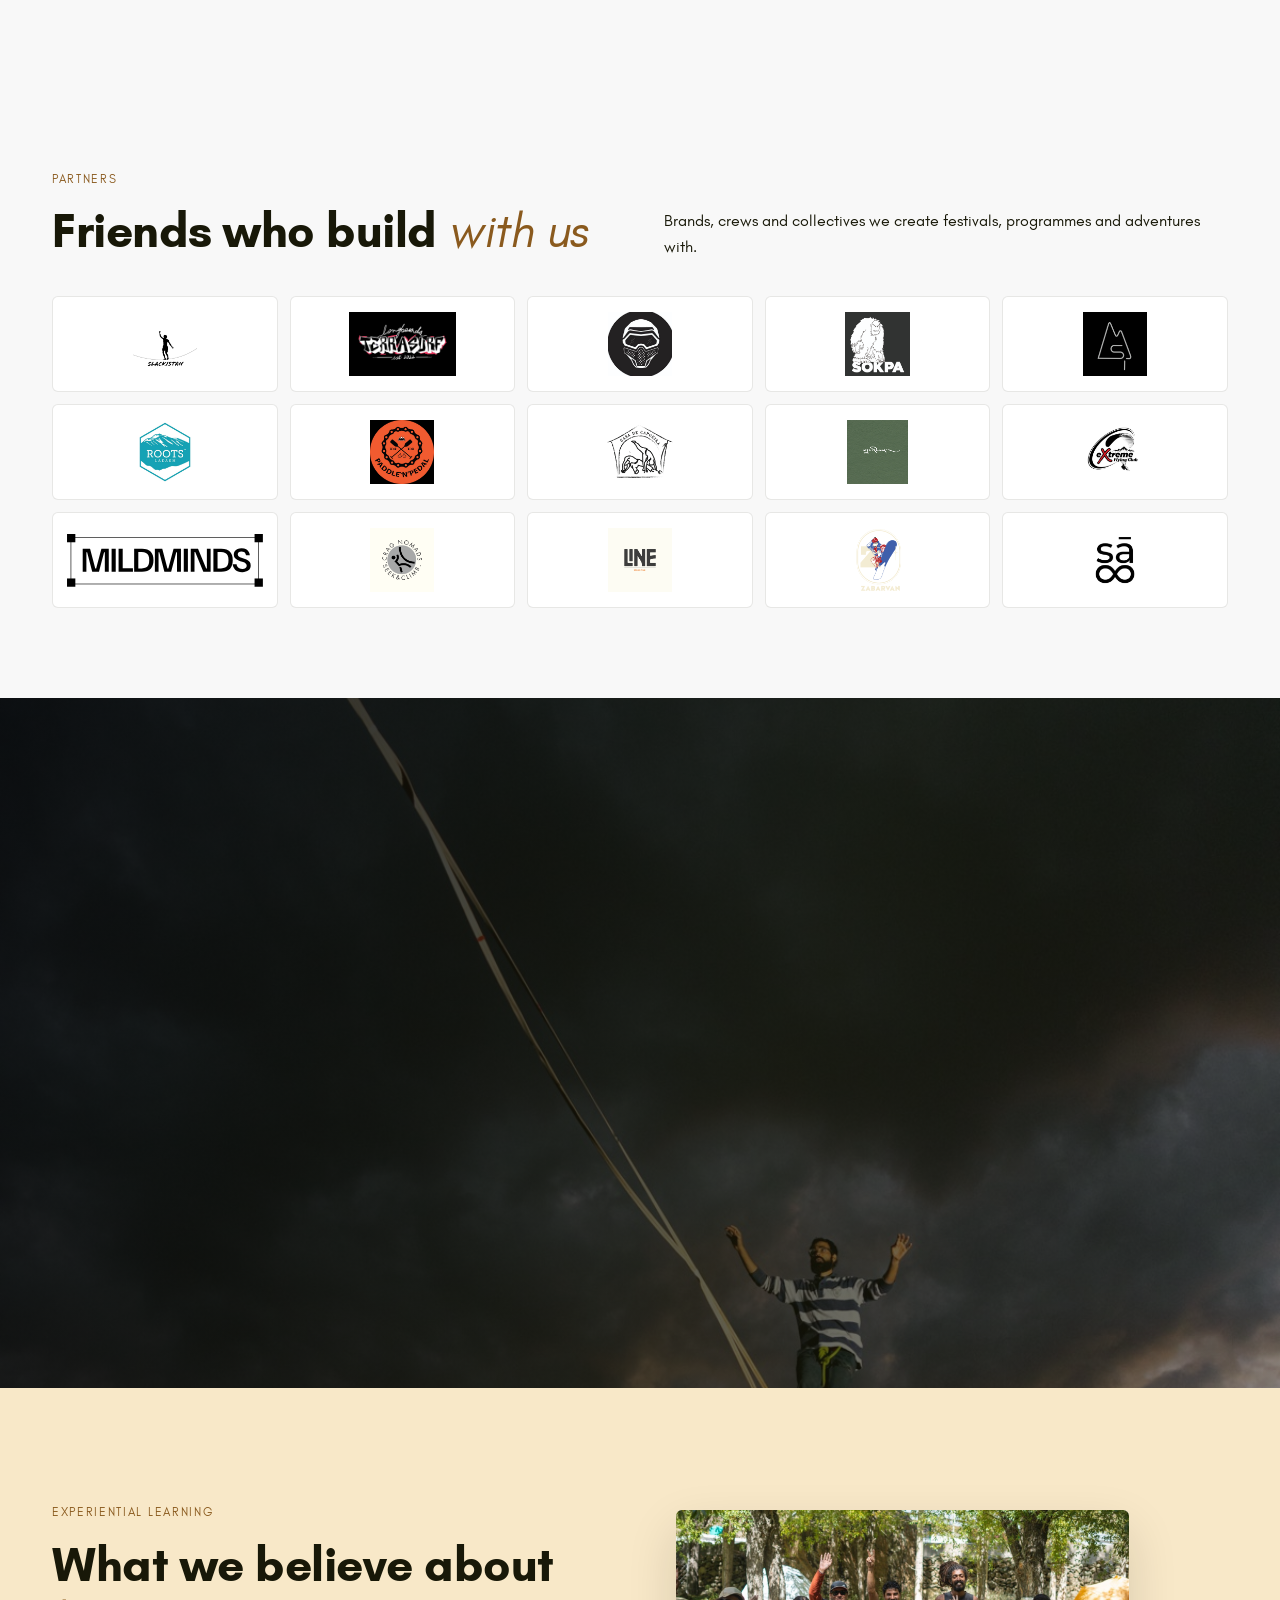
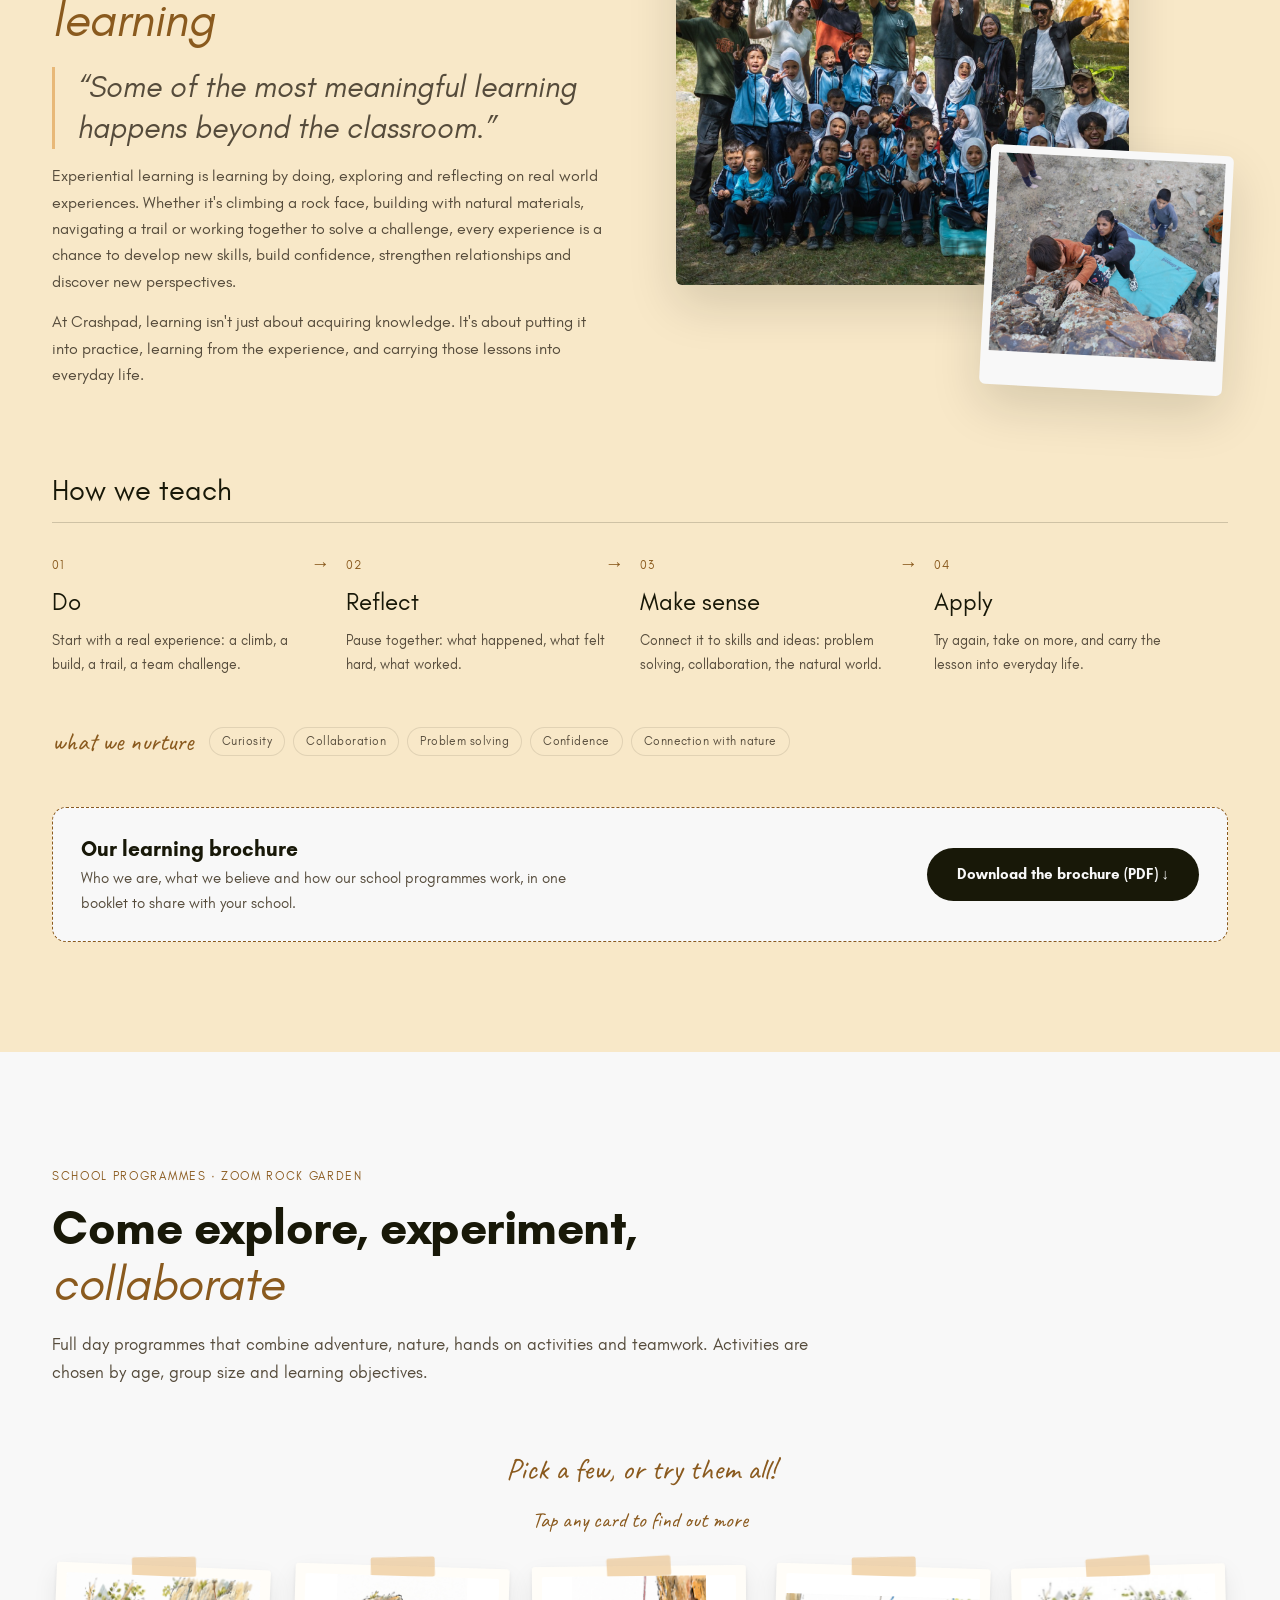
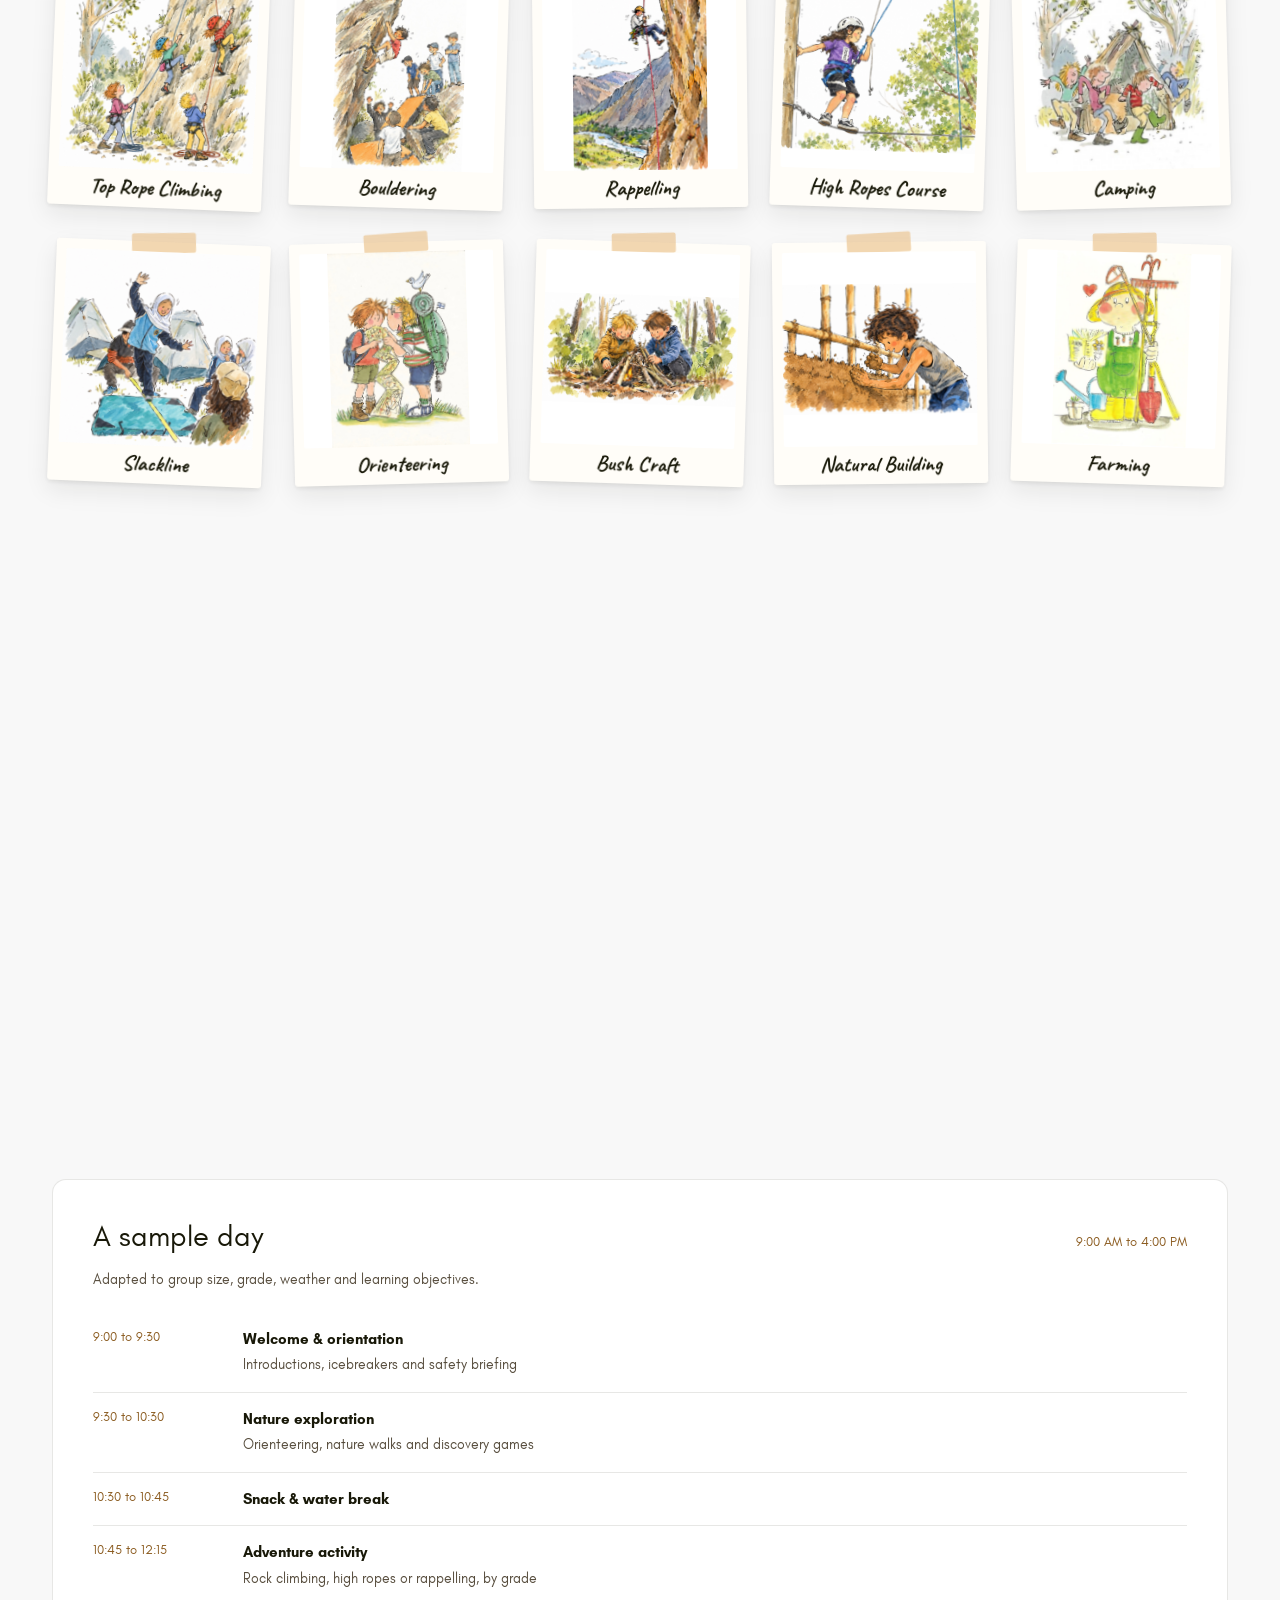
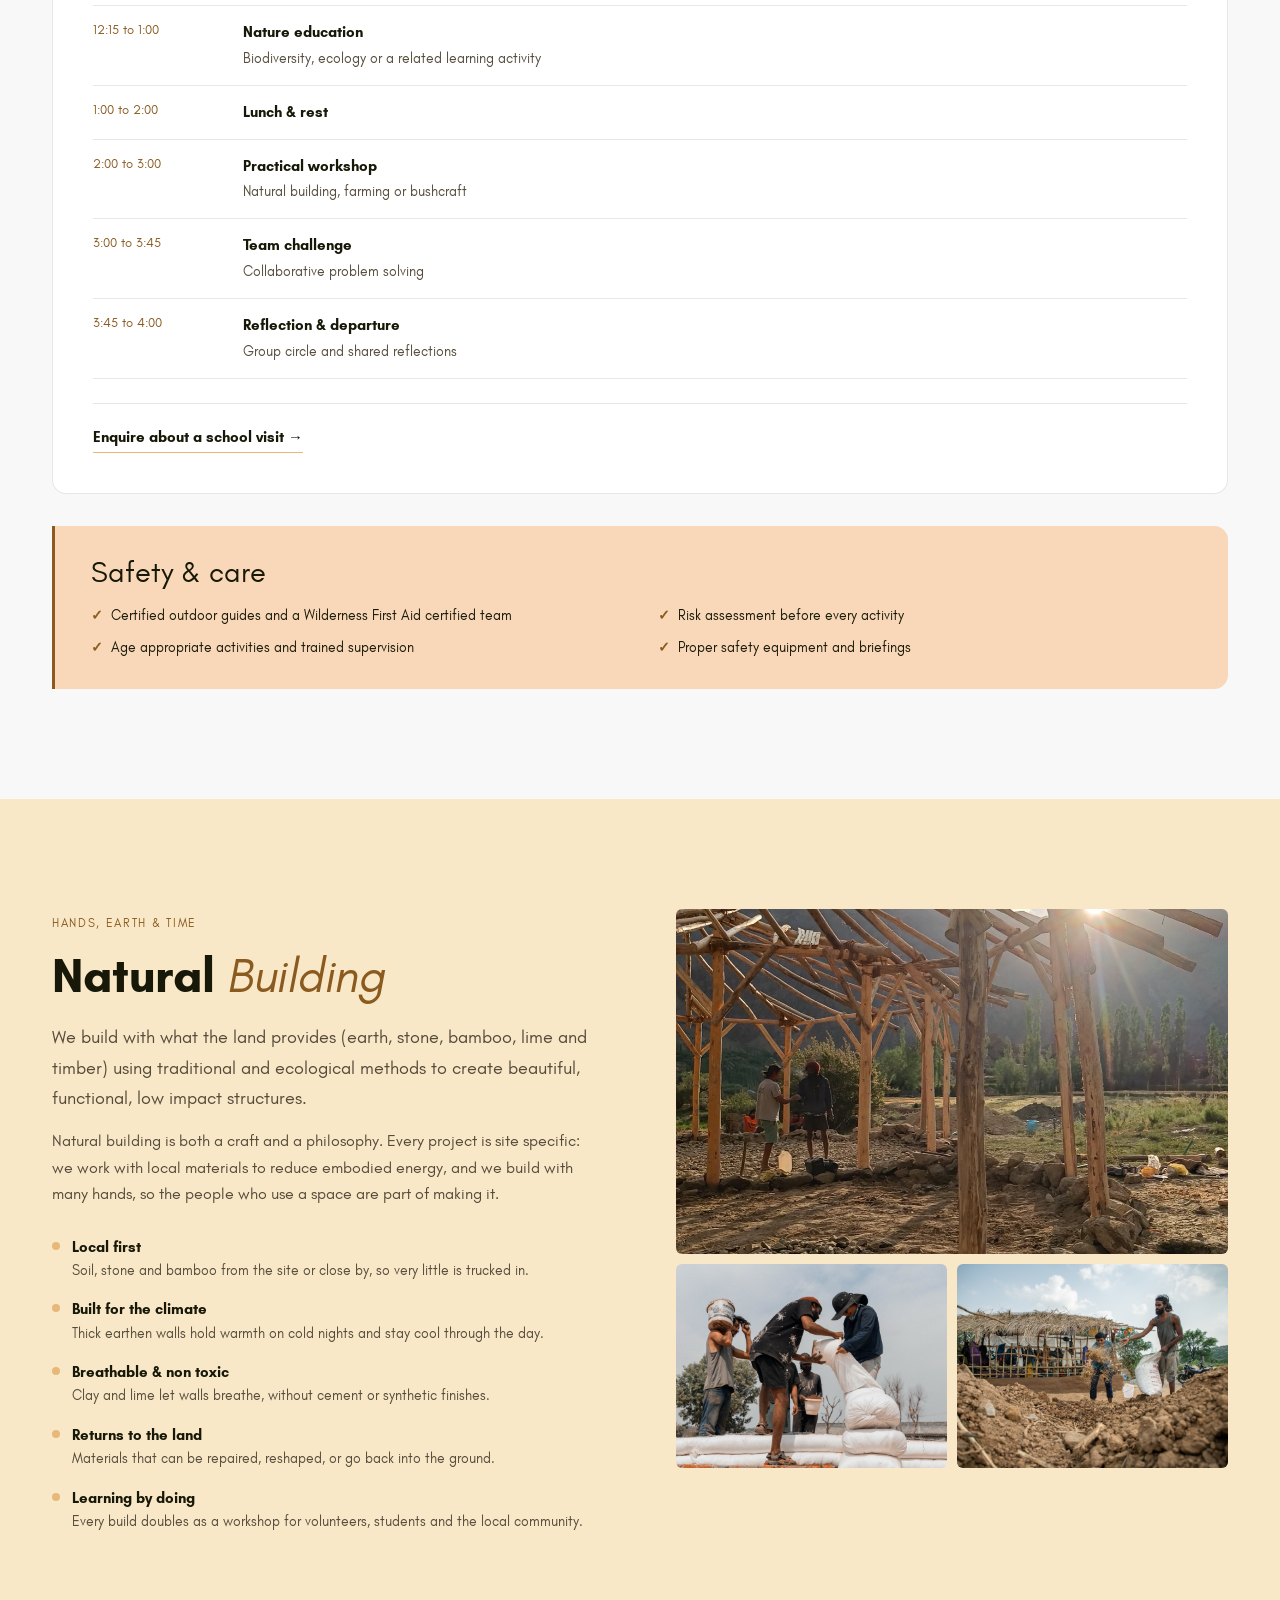
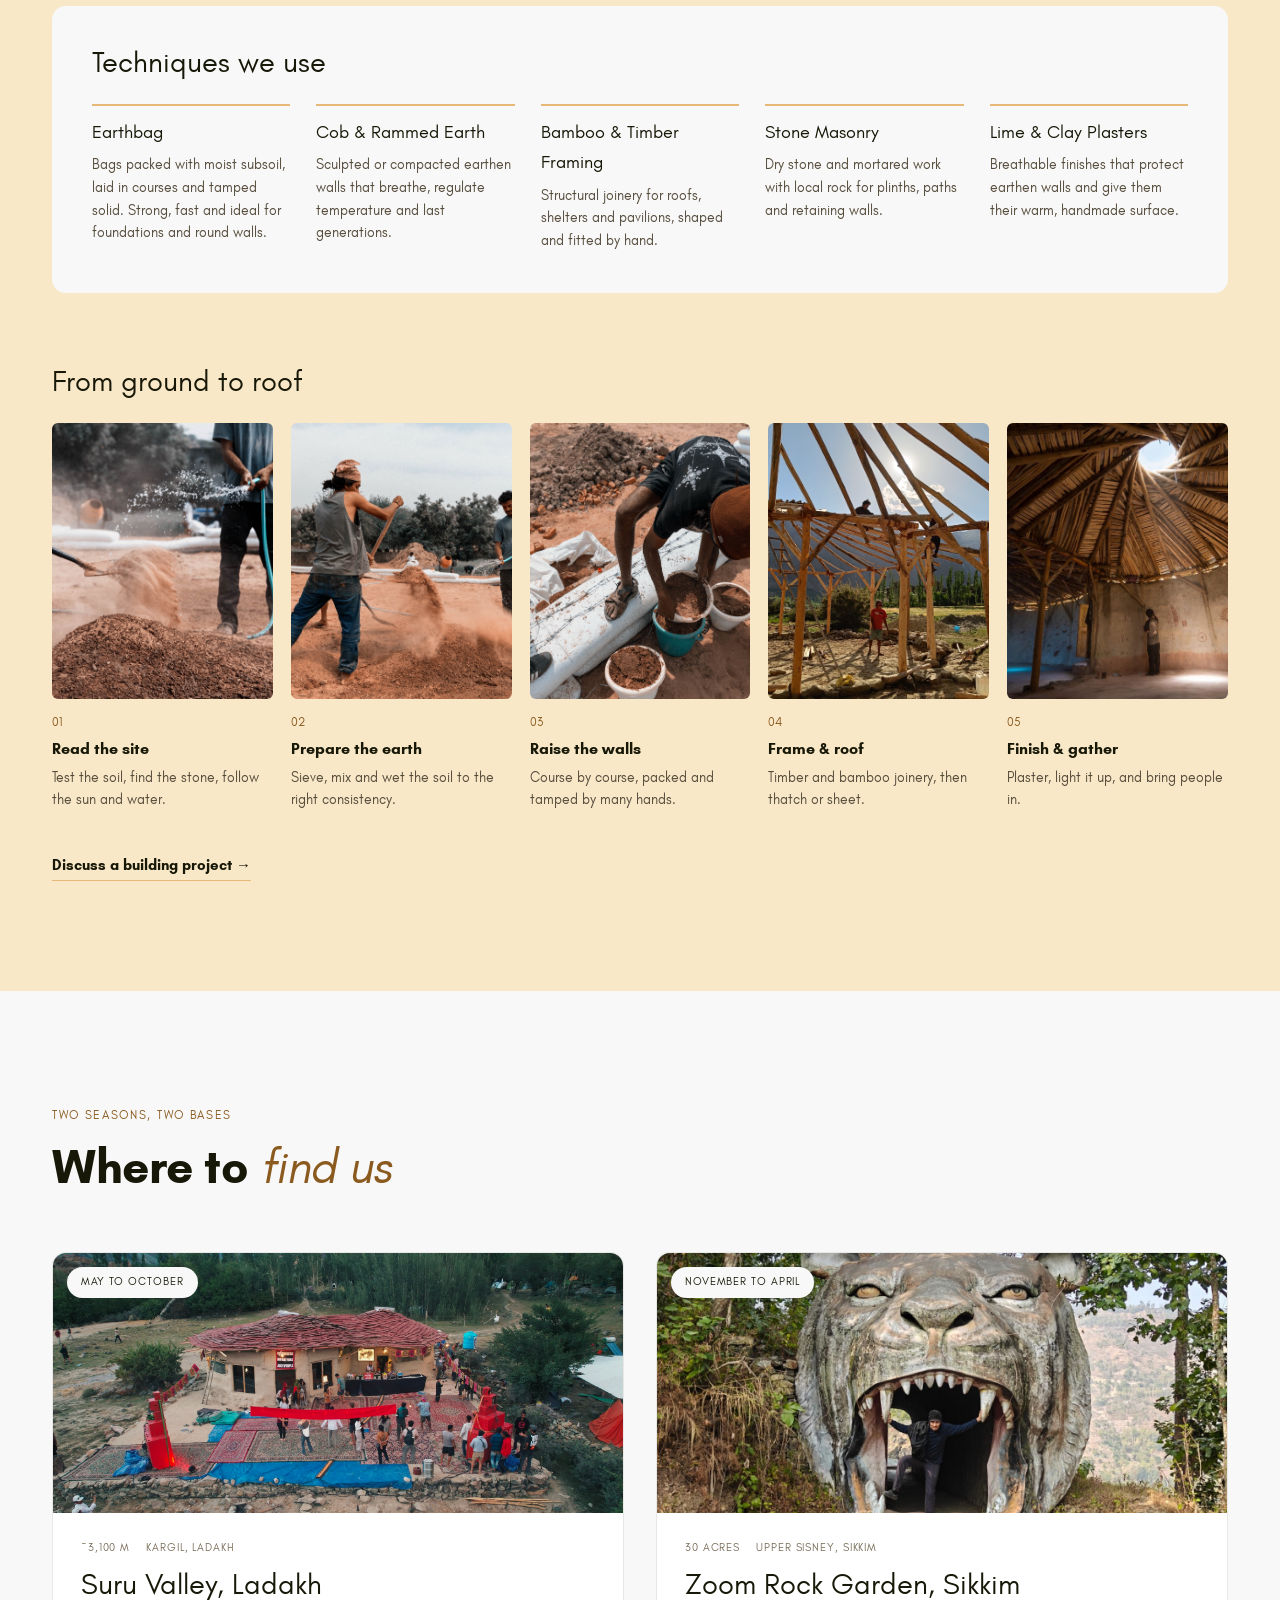
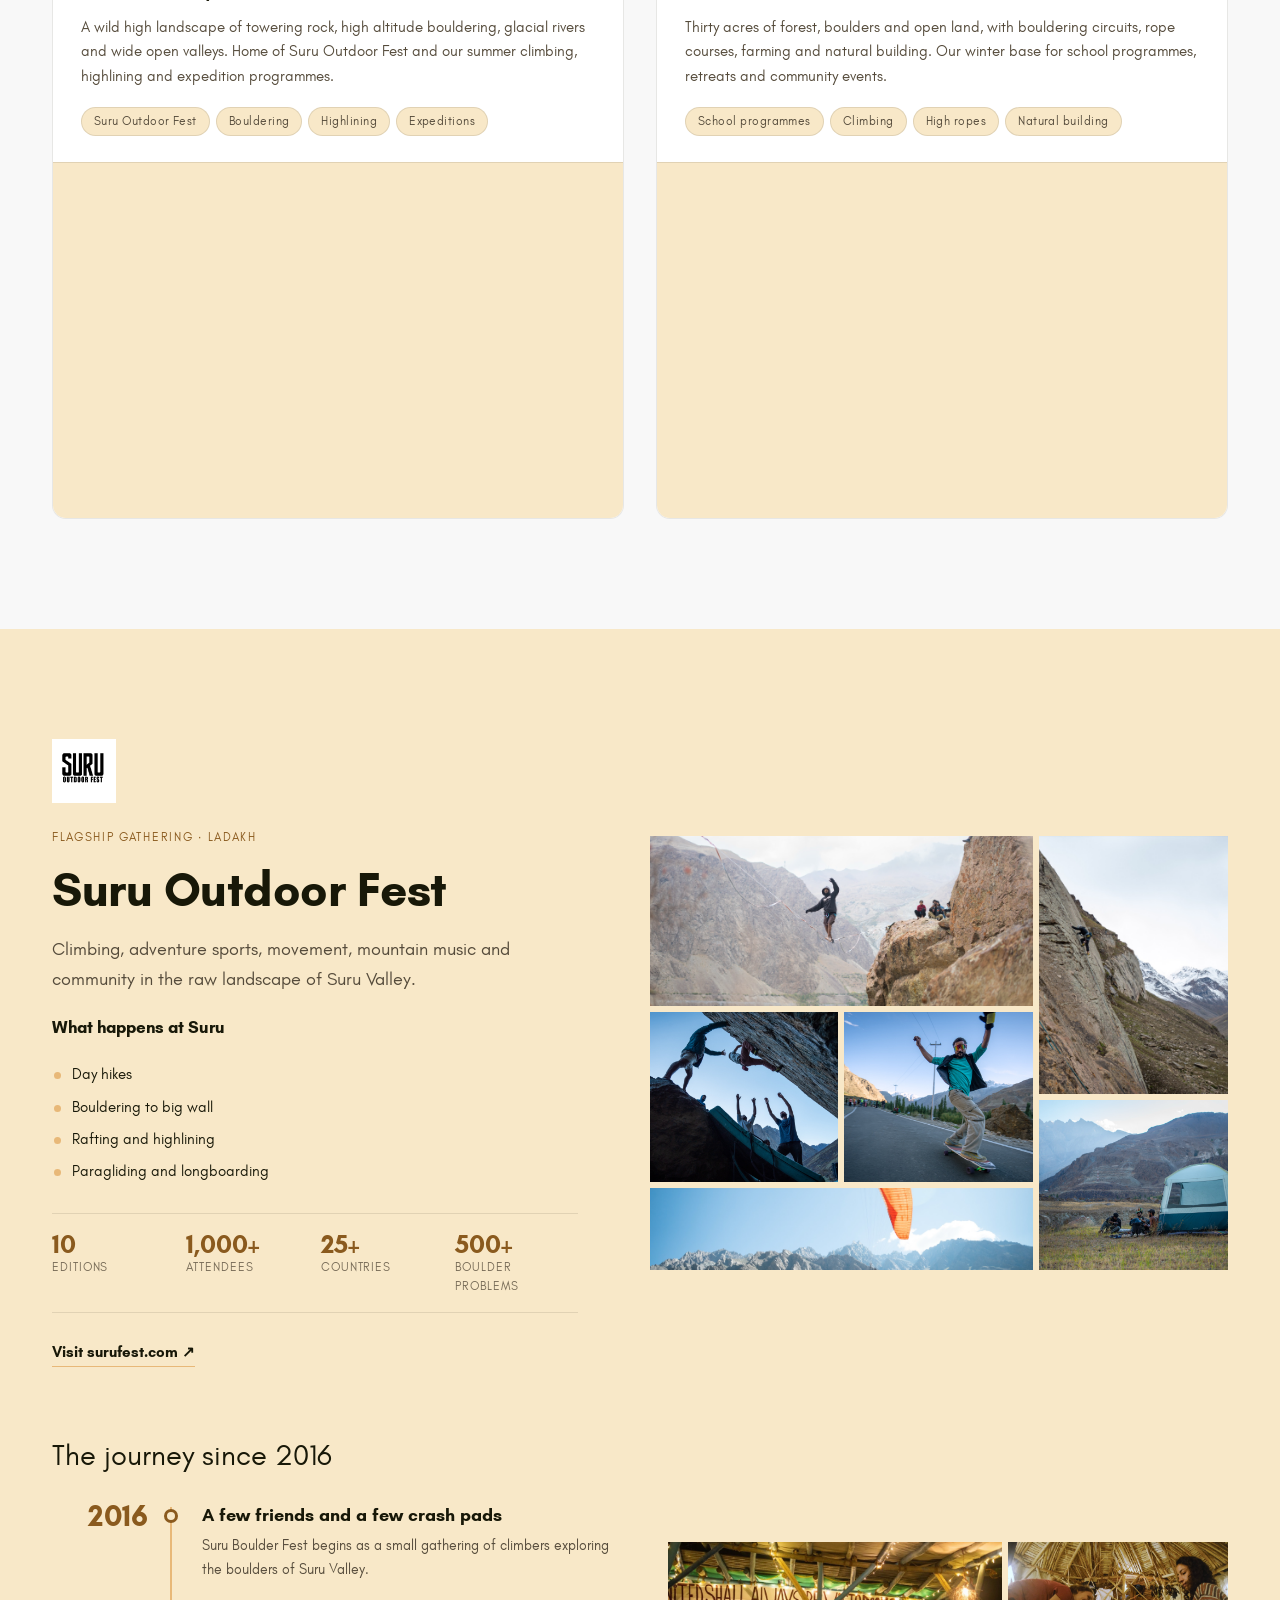
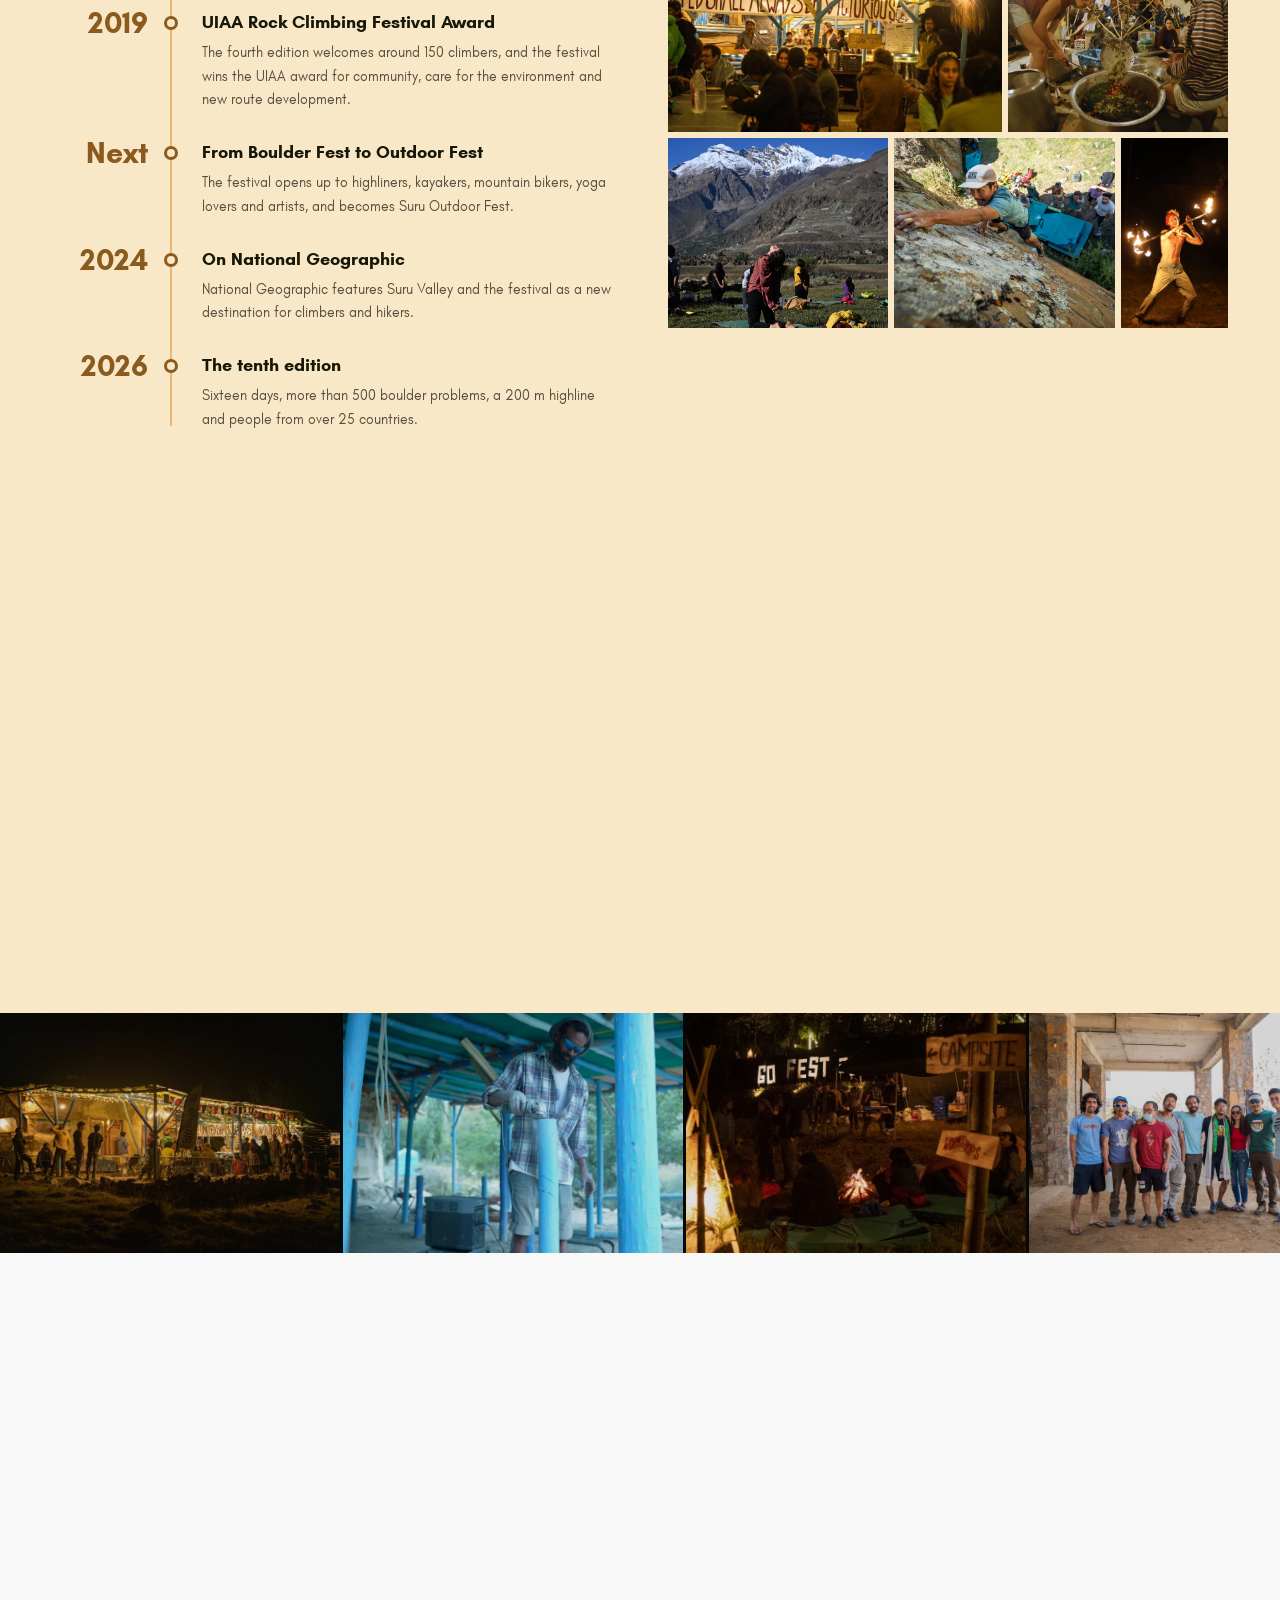
==== commit 7f628752: "Technical SEO: canonical, social cards, structured data, sitemap - Canonical URL and og:url on https" ====
--- a/index.html
+++ b/index.html
@@ -1,18 +1,38 @@
 <!DOCTYPE html>
-<html lang="en">
+<html lang="en-IN">
 <head>
   <meta charset="UTF-8">
   <meta name="viewport" content="width=device-width, initial-scale=1.0">
-  <title>THE CRASHPAD | Adventure · Movement · Learning · Community</title>
-  <meta name="description" content="An outdoor collective bringing together adventure sports, experiential learning, movement, festivals and community across Suru Valley, Ladakh and Zoom Rock Garden, Sikkim.">
+  <title>The Crashpad | Outdoor Collective in Ladakh &amp; Sikkim</title>
+  <meta name="description" content="Outdoor collective in Suru Valley, Ladakh and Zoom Rock Garden, Sikkim: school programmes, climbing, Suru Outdoor Fest, natural building and community events.">
+  <meta name="robots" content="index, follow, max-image-preview:large">
+  <link rel="canonical" href="https://thecrashpad.in/">
+
+  <!-- Social sharing (WhatsApp, Facebook, LinkedIn, X) -->
   <meta property="og:type" content="website">
-  <meta property="og:title" content="THE CRASHPAD | Play. Explore. Learn.">
-  <meta property="og:description" content="Adventure · Movement · Learning · Community across Suru Valley, Ladakh and Zoom Rock Garden, Sikkim.">
-  <meta property="og:image" content="assets/img/Suru_images/gallery-07.jpg">
+  <meta property="og:site_name" content="The Crashpad">
+  <meta property="og:locale" content="en_IN">
+  <meta property="og:url" content="https://thecrashpad.in/">
+  <meta property="og:title" content="The Crashpad | Play. Explore. Learn in the mountains.">
+  <meta property="og:description" content="Adventure, movement, experiential learning and community across Suru Valley, Ladakh and Zoom Rock Garden, Sikkim.">
+  <meta property="og:image" content="https://thecrashpad.in/assets/meta/share.jpg">
+  <meta property="og:image:width" content="1200">
+  <meta property="og:image:height" content="630">
+  <meta property="og:image:alt" content="Highlining above friends in Suru Valley, Ladakh">
+  <meta name="twitter:card" content="summary_large_image">
+  <meta name="twitter:title" content="The Crashpad | Play. Explore. Learn in the mountains.">
+  <meta name="twitter:description" content="Adventure, movement, experiential learning and community in Ladakh and Sikkim.">
+  <meta name="twitter:image" content="https://thecrashpad.in/assets/meta/share.jpg">
+
   <meta name="theme-color" content="#F8F8F8">
-  <link rel="icon" type="image/png" href="assets/img/Logo_images/crashpadlogo.png">
+  <link rel="icon" type="image/png" sizes="32x32" href="assets/meta/favicon-32.png">
+  <link rel="apple-touch-icon" href="assets/meta/apple-touch-icon.png">
+  <link rel="preload" as="image" href="assets/img/Suru_images/gallery-07.jpg" fetchpriority="high">
   <link rel="preload" href="assets/fonts/glacial-indifference-400.woff2" as="font" type="font/woff2" crossorigin>
-  <link rel="stylesheet" href="assets/css/style.css?v=12">
+  <link rel="preconnect" href="https://fonts.googleapis.com">
+  <link rel="preconnect" href="https://fonts.gstatic.com" crossorigin>
+  <link rel="stylesheet" href="assets/css/style.css?v=13">
+  <script type="application/ld+json">{"@context": "https://schema.org", "@graph": [{"@type": "Organization", "@id": "https://thecrashpad.in/#organization", "name": "The Crashpad", "alternateName": "The Crashpad Tribe", "url": "https://thecrashpad.in/", "logo": "https://thecrashpad.in/assets/img/Logo_images/crashpadlogo.png", "image": "https://thecrashpad.in/assets/meta/share.jpg", "description": "Outdoor collective bringing together adventure sports, experiential learning, movement, festivals and community across Suru Valley, Ladakh and Zoom Rock Garden, Sikkim.", "email": "crashpadmangar@gmail.com", "telephone": "+919811742903", "address": {"@type": "PostalAddress", "streetAddress": "Village Gontabsa, Tehsil Sankoo", "addressLocality": "Kargil", "addressRegion": "Ladakh", "postalCode": "194103", "addressCountry": "IN"}, "contactPoint": [{"@type": "ContactPoint", "contactType": "customer support", "telephone": "+919811742903", "areaServed": "IN", "availableLanguage": ["English", "Hindi"]}, {"@type": "ContactPoint", "contactType": "customer support", "telephone": "+918250348799", "areaServed": "IN", "availableLanguage": ["English", "Hindi"]}, {"@type": "ContactPoint", "contactType": "customer support", "telephone": "+916295919671", "areaServed": "IN", "availableLanguage": ["English", "Hindi"]}], "sameAs": ["https://www.instagram.com/the_crashpad_tribe/"], "areaServed": ["Ladakh", "Sikkim", "India"]}, {"@type": "WebSite", "@id": "https://thecrashpad.in/#website", "url": "https://thecrashpad.in/", "name": "The Crashpad", "inLanguage": "en-IN", "publisher": {"@id": "https://thecrashpad.in/#organization"}}]}</script>
 </head>
 <body>
 
@@ -817,6 +837,6 @@
 
   <div class="toast-notice" id="toast-notice" role="status" aria-live="polite"><span id="toast-message"></span></div>
 
-  <script src="assets/js/main.js?v=12"></script>
+  <script src="assets/js/main.js?v=13"></script>
 </body>
 </html>
